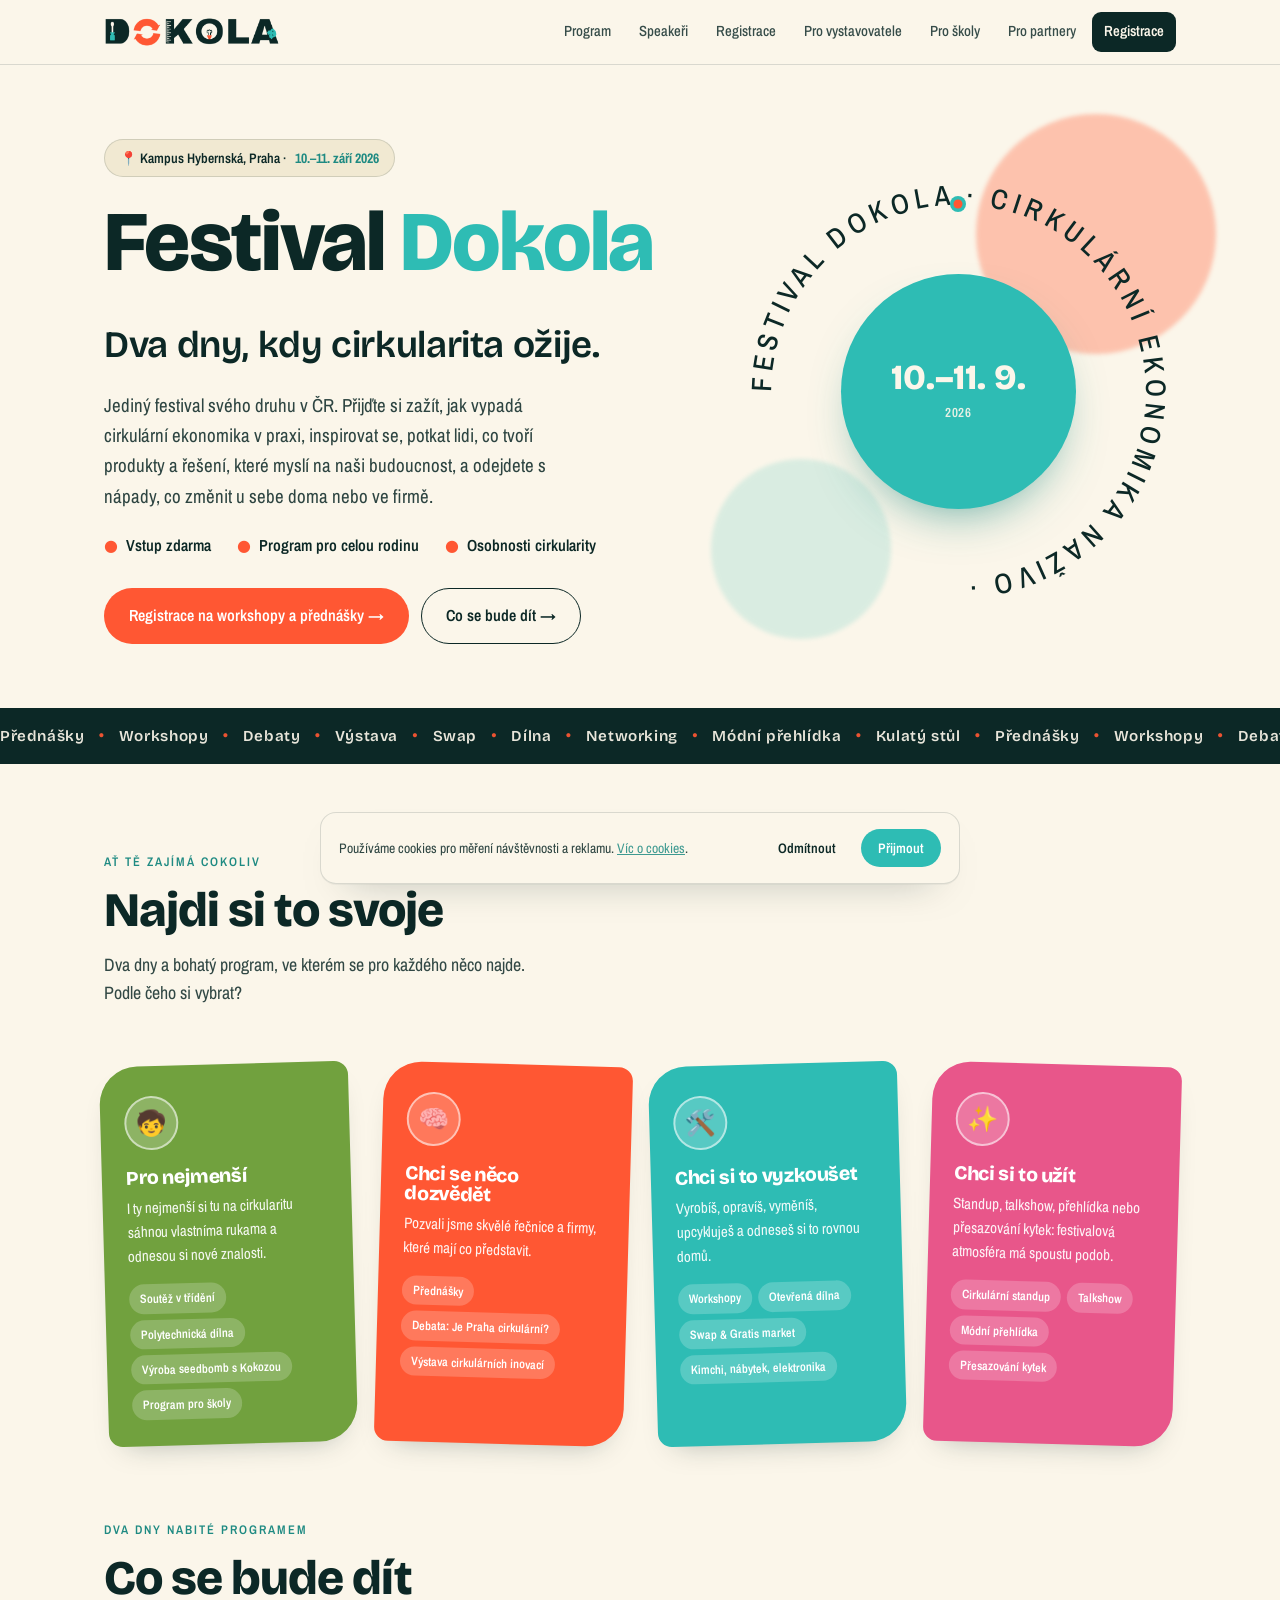
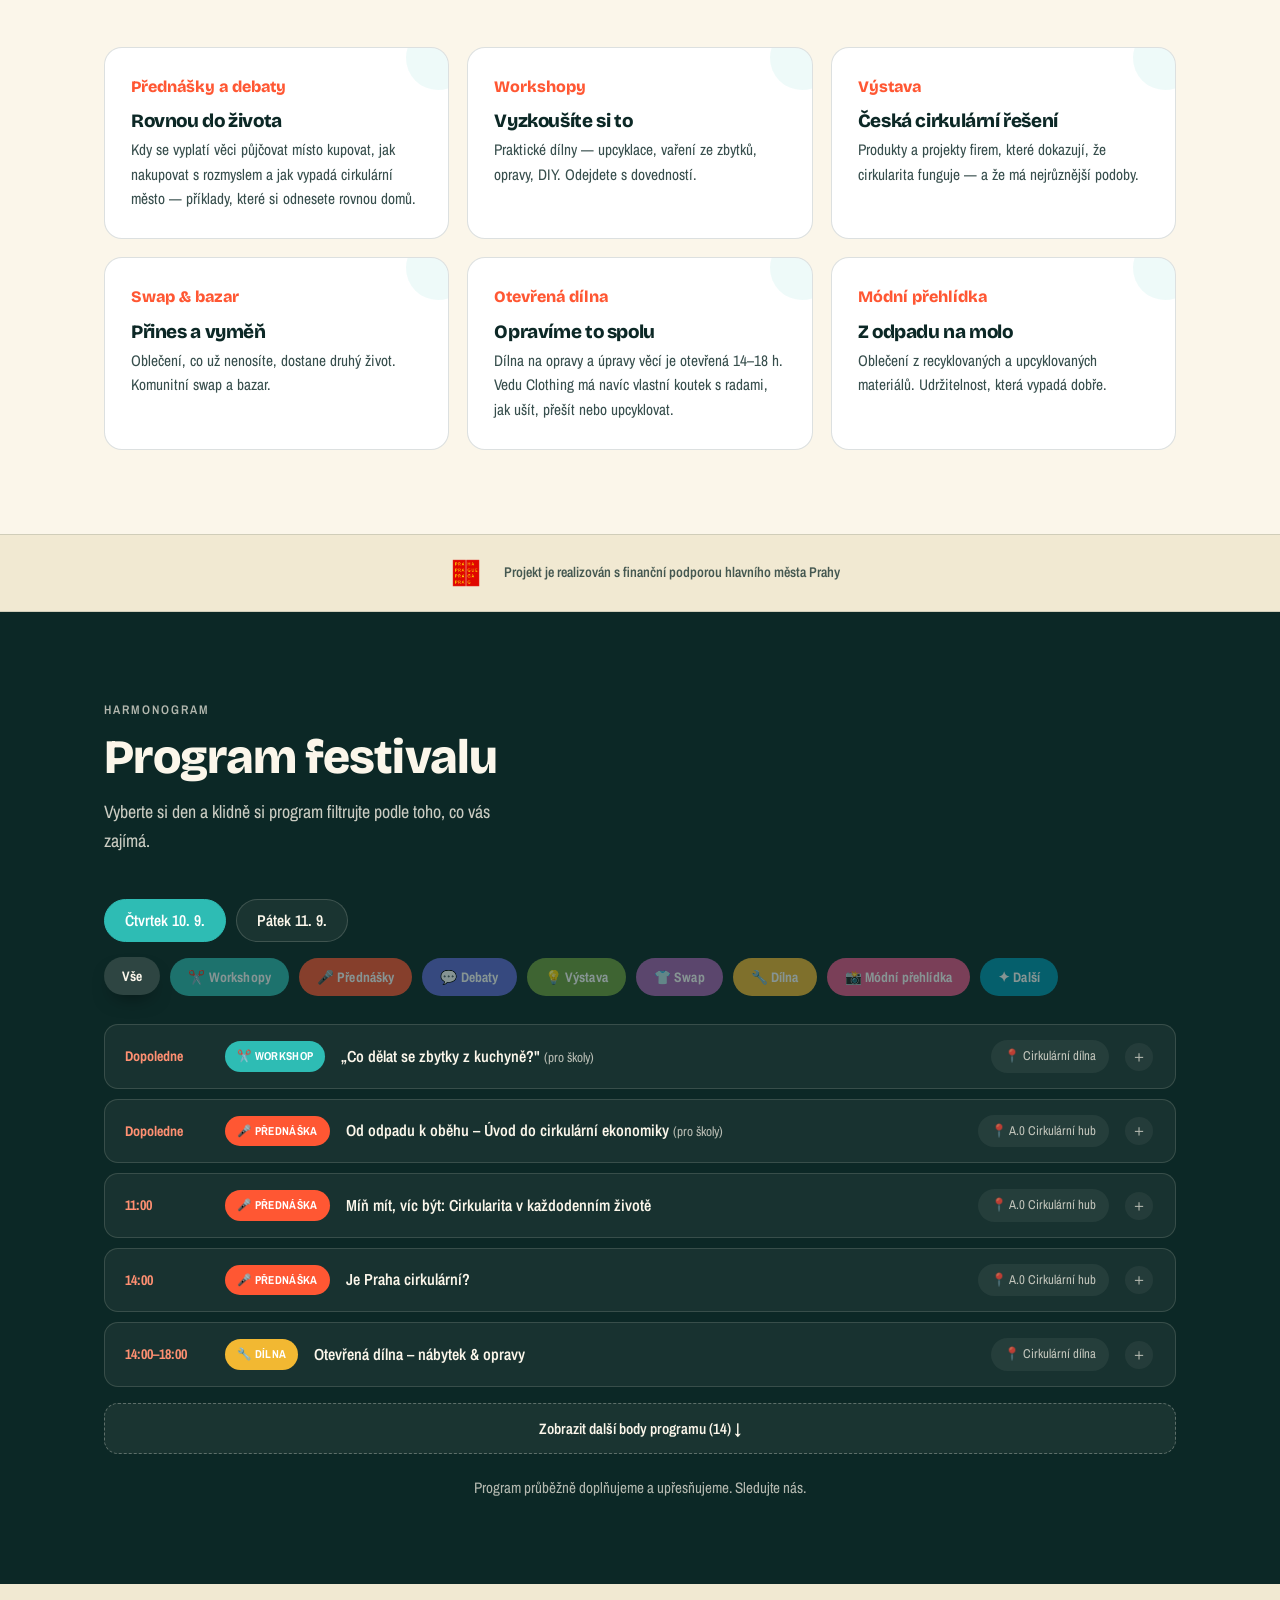
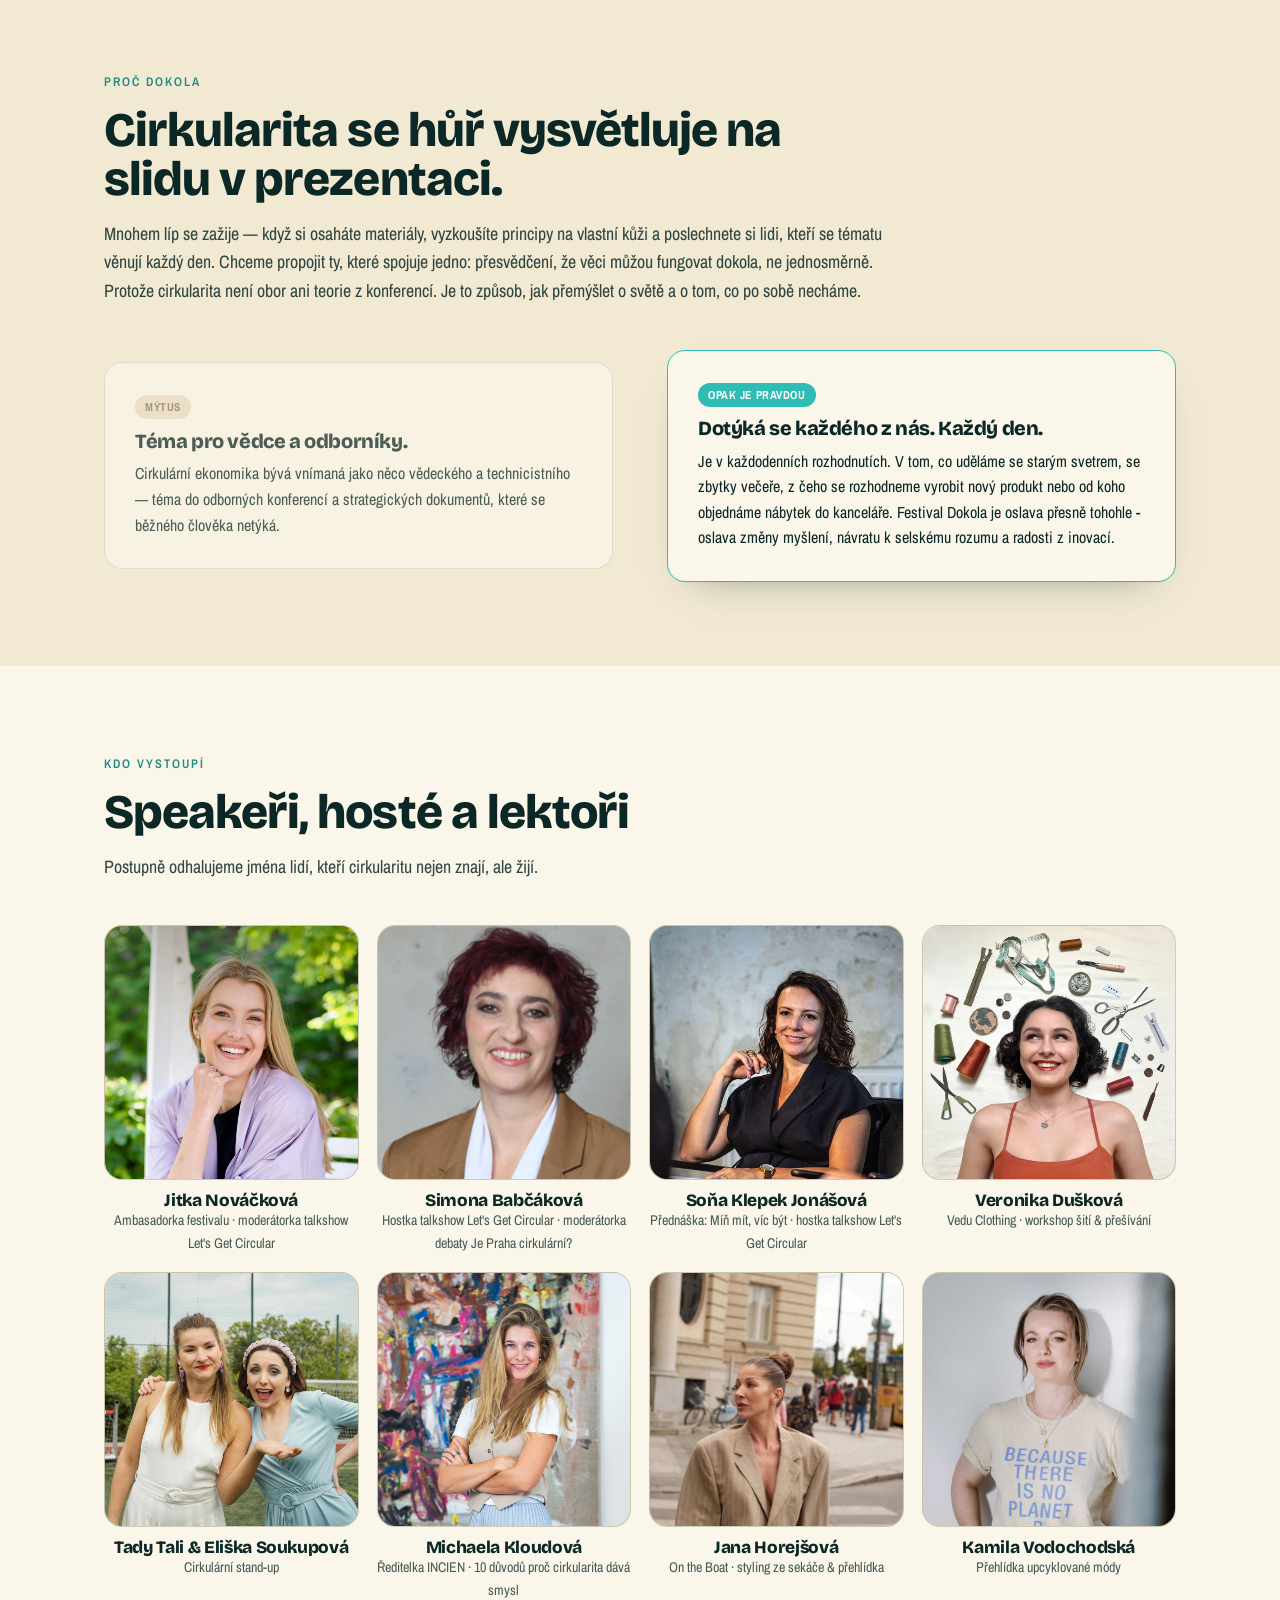
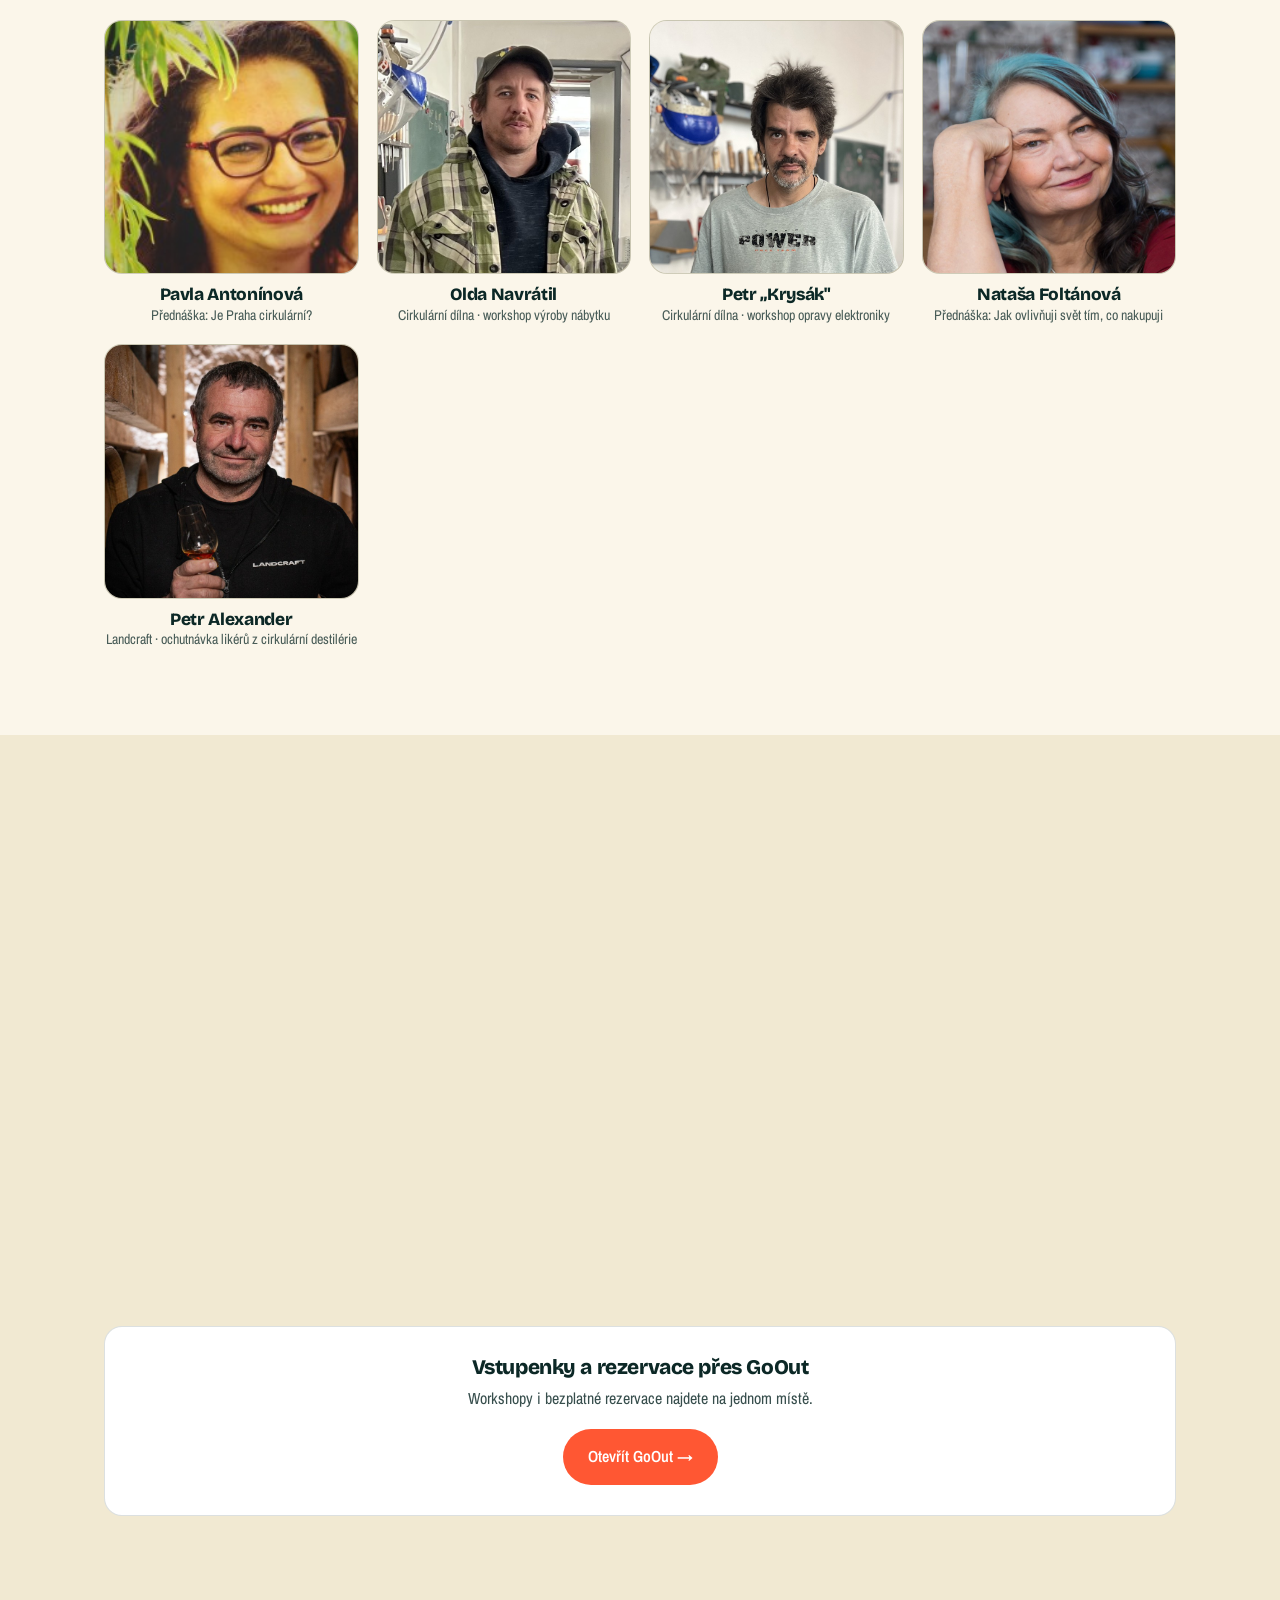
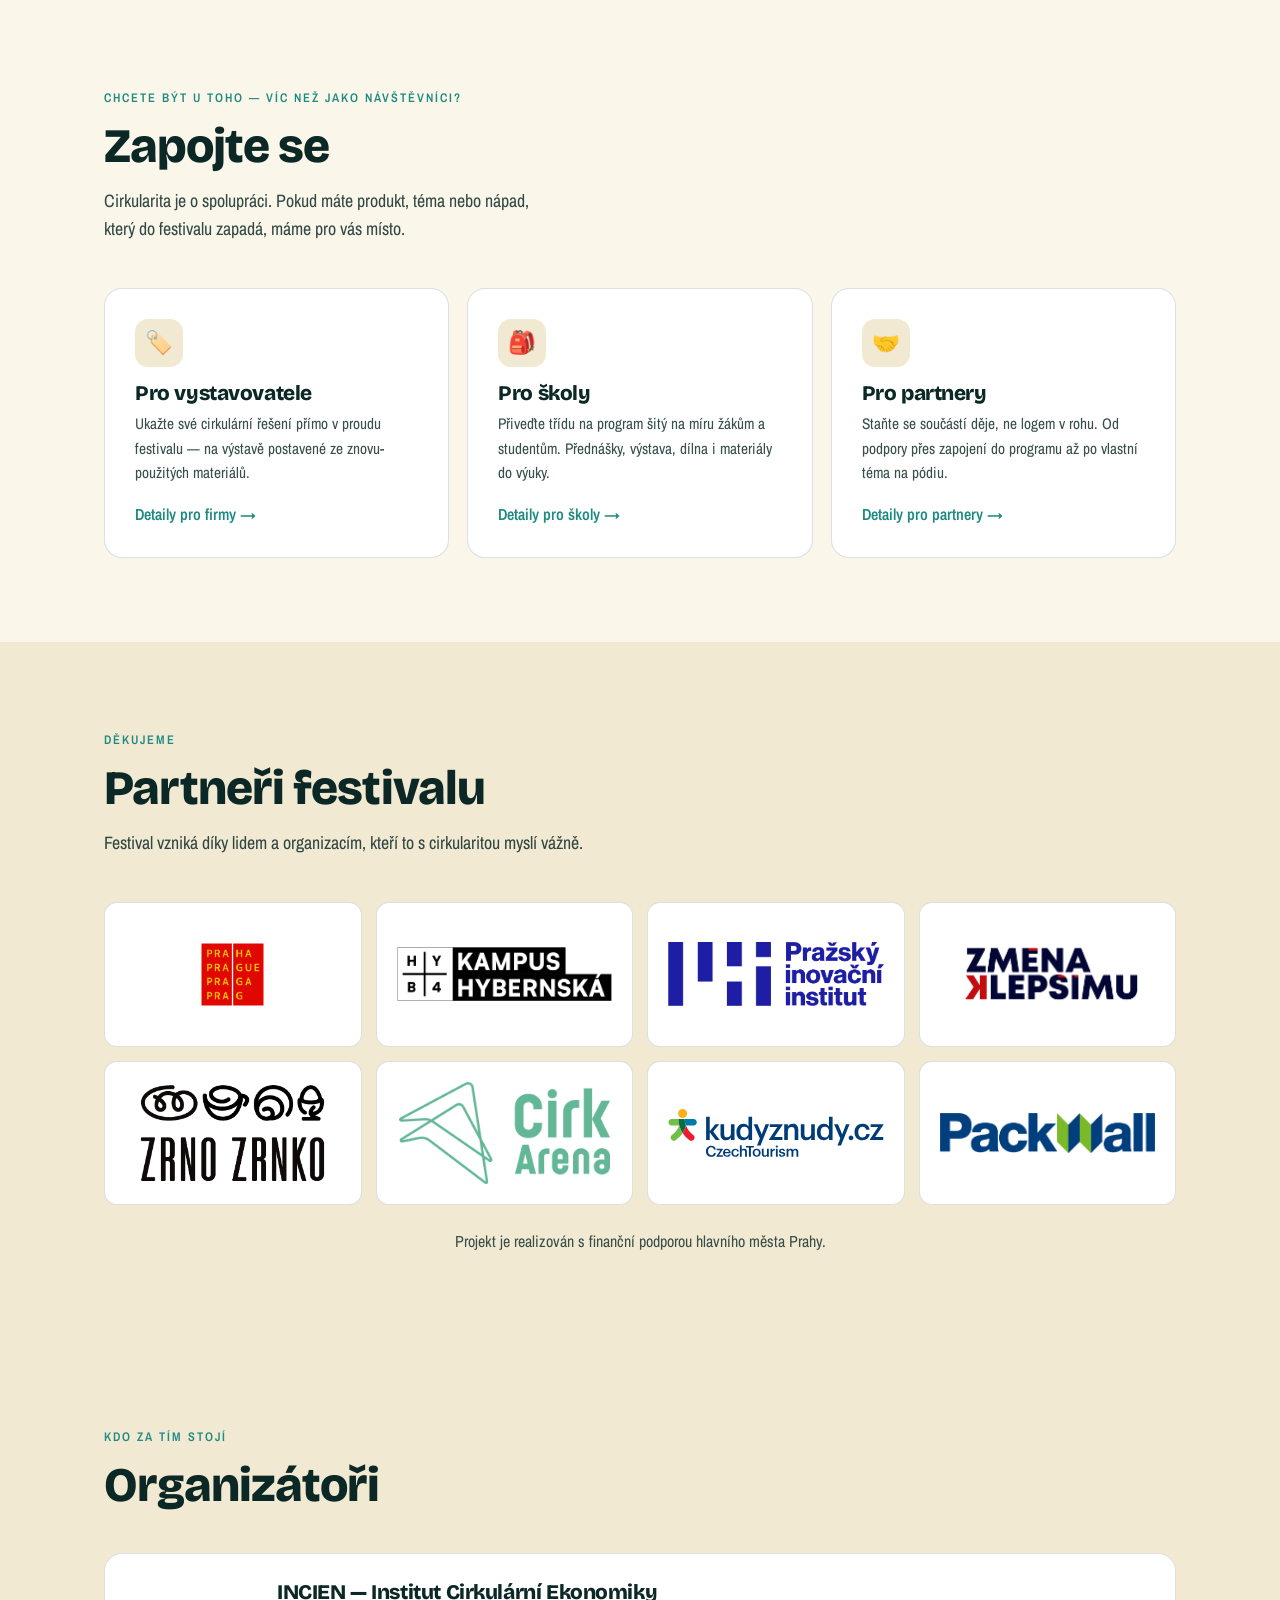
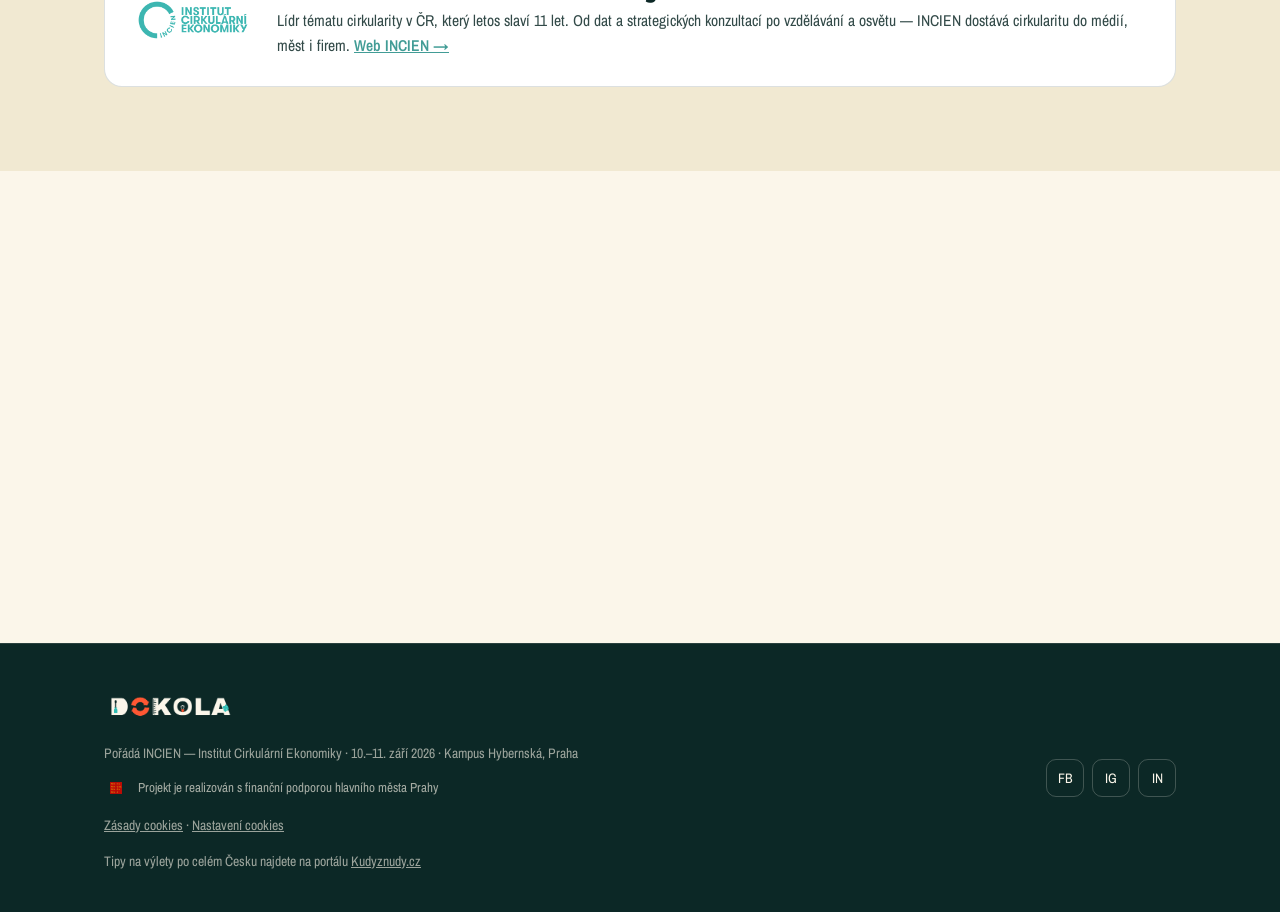
==== index.html @ 3d5c8c2e "Move Landcraft tasting to Friday and add Packwall partner logo Co-Authored-By: Claude Sonnet 5 <nore" ====
<!DOCTYPE html>
<html lang="cs">
<head>
<meta charset="UTF-8">
<meta name="viewport" content="width=device-width, initial-scale=1.0">
<title>Festival Dokola 2026 — Cirkulární ekonomika v praxi</title>
<meta name="description" content="10.–11. září 2026 | Kampus Hybernská, Praha. Jediný festival svého druhu v ČR. Dva dny věnované cirkularitě, udržitelnosti a českým inovacím.">
<meta property="og:title" content="Festival Dokola 2026">
<meta property="og:description" content="10.–11. září 2026 | Kampus Hybernská, Praha. Cirkulární ekonomika konečně mezi lidi.">
<meta property="og:type" content="website">
<meta property="og:url" content="https://festivaldokola.cz/">
<meta property="og:image" content="https://festivaldokola.cz/img/brand/og-image.jpg">
<meta name="twitter:card" content="summary_large_image">
<link rel="icon" type="image/png" href="img/brand/favicon.png">
<link rel="icon" type="image/png" sizes="512x512" href="img/brand/favicon-512.png">
<link rel="apple-touch-icon" href="img/brand/apple-touch-icon.png">
<link rel="preconnect" href="https://fonts.googleapis.com">
<link rel="preconnect" href="https://fonts.gstatic.com" crossorigin>
<link href="https://fonts.googleapis.com/css2?family=Bricolage+Grotesque:opsz,wght@12..96,400;12..96,600;12..96,800&family=Archivo+Narrow:wght@400;500;600;700&display=swap" rel="stylesheet">
<link rel="stylesheet" href="shared.css">
</head>
<body>

<!-- NAV -->
<header class="nav">
  <div class="wrap nav-inner">
    <a href="index.html" class="brand"><img src="img/brand/dokola-logo-nav.png" alt="Festival Dokola"></a>
    <button class="burger" aria-label="Menu" id="burger"><span></span><span></span><span></span></button>
    <nav class="nav-links" id="navlinks">
      <a href="#program">Program</a>
      <a href="#speakeri">Speakeři</a>
      <a href="#vstupenky">Registrace</a>
      <a href="pro-vystavovatele.html">Pro vystavovatele</a>
      <a href="pro-skoly.html">Pro školy</a>
      <a href="pro-partnery.html">Pro partnery</a>
      <a href="https://goout.net/cs/festival-dokola-dva-dny-kdy-cirkularita-ozije/szgrvly/" target="_blank" rel="noopener" class="cta">Registrace</a>
    </nav>
  </div>
</header>

<!-- HERO -->
<section class="hero">
  <div class="wrap hero-grid">
    <div>
      <div class="kicker">📍 Kampus Hybernská, Praha · <b>10.–11. září 2026</b></div>
      <h1>Festival <span class="turn">Dokola</span><br><span class="sub">Dva dny, kdy cirkularita ožije.</span></h1>
      <p class="lead">Jediný festival svého druhu v ČR. Přijďte si zažít, jak vypadá cirkulární ekonomika v praxi, inspirovat se, potkat lidi, co tvoří produkty a řešení, které myslí na naši budoucnost, a odejdete s nápady, co změnit u sebe doma nebo ve firmě.</p>
      <div class="meta-row">
        <span><span class="ic">●</span> Vstup zdarma</span>
        <span><span class="ic">●</span> Program pro celou rodinu</span>
        <span><span class="ic">●</span> Osobnosti cirkularity</span>
      </div>
      <div class="btns">
        <a href="https://goout.net/cs/festival-dokola-dva-dny-kdy-cirkularita-ozije/szgrvly/" target="_blank" rel="noopener" class="btn btn-primary">Registrace na workshopy a přednášky →</a>
        <a href="#program" class="btn btn-ghost">Co se bude dít →</a>
      </div>
    </div>
    <div class="ring-stage">
      <span class="blob o"></span><span class="blob t"></span>
      <div class="ring" aria-hidden="true">
        <svg viewBox="0 0 200 200">
          <defs><path id="circ" d="M100,100 m-86,0 a86,86 0 1,1 172,0 a86,86 0 1,1 -172,0"/></defs>
          <text font-family="Archivo Narrow" font-weight="500" font-size="13" letter-spacing="2.5" fill="var(--ink)">
            <textPath href="#circ" startOffset="0">FESTIVAL DOKOLA · CIRKULÁRNÍ EKONOMIKA NAŽIVO · </textPath>
          </text>
        </svg>
      </div>
      <div class="ring-orbit ring-orbit--a" aria-hidden="true"><span class="ring-dot ring-dot--teal"></span></div>
      <div class="ring-orbit ring-orbit--b" aria-hidden="true"><span class="ring-dot ring-dot--orange"></span></div>
      <div class="ring-core">
        <span class="big">10.–11. 9.</span>
        <small>2026</small>
      </div>
    </div>
  </div>
</section>

<!-- TAG STRIP -->
<div class="tagstrip" aria-hidden="true">
  <div class="scroller">
    <b>Přednášky</b><b>Workshopy</b><b>Debaty</b><b>Výstava</b><b>Swap</b><b>Dílna</b><b>Networking</b><b>Módní přehlídka</b><b>Kulatý stůl</b>
    <b>Přednášky</b><b>Workshopy</b><b>Debaty</b><b>Výstava</b><b>Swap</b><b>Dílna</b><b>Networking</b><b>Módní přehlídka</b><b>Kulatý stůl</b>
  </div>
</div>

<!-- NAJDI SI TO SVOJE -->
<section class="who">
  <div class="wrap">
    <div class="sec-head reveal">
      <span class="eyebrow">Ať tě zajímá cokoliv</span>
      <h2>Najdi si to svoje</h2>
      <p>Dva dny a bohatý program, ve kterém se pro každého něco najde. Podle čeho si vybrat?</p>
    </div>
    <div class="who-grid">

      <div class="who-card c-kids reveal">
        <div class="who-icon">🧒</div>
        <h3>Pro nejmenší</h3>
        <p class="desc">I ty nejmenší si tu na cirkularitu sáhnou vlastníma rukama a odnesou si nové znalosti.</p>
        <div class="who-tags">
          <span>Soutěž v třídění</span>
          <span>Polytechnická dílna</span>
          <span>Výroba seedbomb s Kokozou</span>
          <span>Program pro školy</span>
        </div>
      </div>

      <div class="who-card c-learn reveal">
        <div class="who-icon">🧠</div>
        <h3>Chci se něco dozvědět</h3>
        <p class="desc">Pozvali jsme skvělé řečnice a firmy, které mají co představit.</p>
        <div class="who-tags">
          <span>Přednášky</span>
          <span>Debata: Je Praha cirkulární?</span>
          <span>Výstava cirkulárních inovací</span>
        </div>
      </div>

      <div class="who-card c-make reveal">
        <div class="who-icon">🛠️</div>
        <h3>Chci si to vyzkoušet</h3>
        <p class="desc">Vyrobíš, opravíš, vyměníš, upcykluješ a odneseš si to rovnou domů.</p>
        <div class="who-tags">
          <span>Workshopy</span>
          <span>Otevřená dílna</span>
          <span>Swap & Gratis market</span>
          <span>Kimchi, nábytek, elektronika</span>
        </div>
      </div>

      <div class="who-card c-vibe reveal">
        <div class="who-icon">✨</div>
        <h3>Chci si to užít</h3>
        <p class="desc">Standup, talkshow, přehlídka nebo přesazování kytek: festivalová atmosféra má spoustu podob.</p>
        <div class="who-tags">
          <span>Cirkulární standup</span>
          <span>Talkshow</span>
          <span>Módní přehlídka</span>
          <span>Přesazování kytek</span>
        </div>
      </div>

    </div>
    <div class="who-dots" aria-hidden="true"><span class="active"></span><span></span><span></span><span></span></div>
  </div>
</section>

<!-- CO SE BUDE DÍT -->
<section id="co-se-bude-dit">
  <div class="wrap">
    <div class="sec-head reveal">
      <span class="eyebrow">Dva dny nabité programem</span>
      <h2>Co se bude dít</h2>
    </div>
    <div class="grid-acts">
      <div class="act reveal"><span class="corner"></span><div class="n">Přednášky a debaty</div><h3>Rovnou do života</h3><p>Kdy se vyplatí věci půjčovat místo kupovat, jak nakupovat s rozmyslem a jak vypadá cirkulární město — příklady, které si odnesete rovnou domů.</p></div>
      <div class="act reveal"><span class="corner"></span><div class="n">Workshopy</div><h3>Vyzkoušíte si to</h3><p>Praktické dílny — upcyklace, vaření ze zbytků, opravy, DIY. Odejdete s dovedností.</p></div>
      <div class="act reveal"><span class="corner"></span><div class="n">Výstava</div><h3>Česká cirkulární řešení</h3><p>Produkty a projekty firem, které dokazují, že cirkularita funguje — a že má nejrůznější podoby.</p></div>
      <div class="act reveal"><span class="corner"></span><div class="n">Swap &amp; bazar</div><h3>Přines a vyměň</h3><p>Oblečení, co už nenosíte, dostane druhý život. Komunitní swap a bazar.</p></div>
      <div class="act reveal"><span class="corner"></span><div class="n">Otevřená dílna</div><h3>Opravíme to spolu</h3><p>Dílna na opravy a úpravy věcí je otevřená 14–18 h. Vedu Clothing má navíc vlastní koutek s radami, jak ušít, přešít nebo upcyklovat.</p></div>
      <div class="act reveal"><span class="corner"></span><div class="n">Módní přehlídka</div><h3>Z odpadu na molo</h3><p>Oblečení z recyklovaných a upcyklovaných materiálů. Udržitelnost, která vypadá dobře.</p></div>
    </div>
  </div>
</section>

<!-- SUPPORT STRIP -->
<div class="support-strip">
  <div class="wrap">
    <img src="img/partners/praha.png" alt="Hlavní město Praha">
    <span>Projekt je realizován s finanční podporou hlavního města Prahy</span>
  </div>
</div>

<!-- PROGRAM -->
<section id="program" class="program">
  <div class="wrap">
    <div class="sec-head reveal">
      <span class="eyebrow">Harmonogram</span>
      <h2>Program festivalu</h2>
      <p style="opacity:.8">Vyberte si den a klidně si program filtrujte podle toho, co vás zajímá.</p>
    </div>

    <div class="prog-tabs" role="tablist" aria-label="Den festivalu">
      <button class="pt active" data-day="ct" type="button">Čtvrtek 10. 9.</button>
      <button class="pt" data-day="pa" type="button">Pátek 11. 9.</button>
    </div>

    <div class="prog-filters" role="group" aria-label="Filtrovat program podle typu">
      <button class="pf active" data-cat="all" type="button">Vše</button>
      <button class="pf cat-workshop" data-cat="workshop" type="button">✂️ Workshopy</button>
      <button class="pf cat-prednaska" data-cat="prednaska" type="button">🎤 Přednášky</button>
      <button class="pf cat-debata" data-cat="debata" type="button">💬 Debaty</button>
      <button class="pf cat-vystava" data-cat="vystava" type="button">💡 Výstava</button>
      <button class="pf cat-swap" data-cat="swap" type="button">👕 Swap</button>
      <button class="pf cat-dilna" data-cat="dilna" type="button">🔧 Dílna</button>
      <button class="pf cat-moda" data-cat="moda" type="button">📸 Módní přehlídka</button>
      <button class="pf cat-dalsi" data-cat="dalsi" type="button">✦ Další</button>
    </div>

    <div class="prog-day" data-day="ct">
      <details class="prog-item" data-cat="workshop">
        <summary><span class="pi-time">Dopoledne</span><span class="pi-cat cat-workshop">✂️ Workshop</span><span class="pi-title">„Co dělat se zbytky z kuchyně?" <small>(pro školy)</small></span><span class="pi-place">📍 Cirkulární dílna</span><span class="pi-arrow">＋</span></summary>
        <div class="pi-body">
          <p>Co se stane s kávovou sedlinou, když ji nevyhodíme? Kokoza žákům v krátké přednášce a navazujícím workshopu ukáže, jak funguje kompostování a jak se z „odpadu" znovu stává živá půda. Na to naváže ReKáva a předvede, jak se z použité kávové sedliny dá vypěstovat vlastní houby — žáci si vyzkouší výrobu houbária na místě a odnesou si domů nejen nové znalosti, ale i večeři :)</p>
          <p style="opacity:.7;font-size:.85rem">Turnusy: 9:00 · 10:45 · 11:30</p>
          <p><b>Kdo:</b> ReKáva + Kokoza</p>
          <a href="pro-skoly.html" class="btn btn-primary btn-sm">Registrace →</a>
        </div>
      </details>
      <details class="prog-item" data-cat="prednaska">
        <summary><span class="pi-time">Dopoledne</span><span class="pi-cat cat-prednaska">🎤 Přednáška</span><span class="pi-title">Od odpadu k oběhu – Úvod do cirkulární ekonomiky <small>(pro školy)</small></span><span class="pi-place">📍 A.0 Cirkulární hub</span><span class="pi-arrow">＋</span></summary>
        <div class="pi-body">
          <p>Co se vlastně stane s věcí, když skončí v koši? A musí to tak vždycky být? Přednáška INCIEN provede žáky a studenty základními principy cirkulární ekonomiky — srozumitelně, prakticky a na příkladech, které znají ze svého okolí. Ukážeme, jak fungují odpady, recyklace a redesign výrobků v reálném světě, a proč to není jen věc „ekologů", ale i byznysu a měst, ve kterých žijeme.</p>
          <p style="opacity:.7;font-size:.85rem">Kapacita je omezená.</p>
          <p><b>Kdo:</b> INCIEN</p>
          <a href="pro-skoly.html" class="btn btn-primary btn-sm">Registrace →</a>
        </div>
      </details>
      <details class="prog-item" data-cat="prednaska">
        <summary><span class="pi-time">11:00</span><span class="pi-cat cat-prednaska">🎤 Přednáška</span><span class="pi-title">Míň mít, víc být: Cirkularita v každodenním životě</span><span class="pi-place">📍 A.0 Cirkulární hub</span><span class="pi-arrow">＋</span></summary>
        <div class="pi-body">
          <p>Co kdyby cirkulární ekonomika nebyla jen velké téma pro firmy, strategie a odpadové hospodářství, ale praktický návod pro každodenní život? Soňa Klepek Jonášová představí principy cirkularity lidsky, srozumitelně a na příkladech, které známe všichni: kdy se vyplatí věci pronajímat místo vlastnit, proč second hand nemusí být kompromis, ale chytrá první volba, jak prodloužit život věcem, které už máme, a kde zbytečně platíme za pohodlí jednorázovosti.</p>
          <p style="opacity:.7;font-size:.85rem">Cena: zdarma · Kapacita: 60</p>
          <p><b>Řečnice:</b> Soňa Klepek Jonášová — zakladatelka INCIEN a jedna z výrazných českých osobností v oblasti cirkulární ekonomiky a udržitelnosti. V INCIEN se zaměřuje na advokacii cirkulární ekonomiky, mimo jiné na projektu Partnerství PRO výstavbu bytových domů z nízkoemisních materiálů. Působí také ve výboru udržitelnosti Škoda Auto a ve správní radě Změna k lepšímu.</p>
          <a href="https://goout.net/cs/min-mit-vic-byt-cirkularita-v-kazdodennim-zivote/szorvly/" target="_blank" rel="noopener" class="btn btn-primary btn-sm">Registrovat se zdarma →</a>
        </div>
      </details>
      <details class="prog-item" data-cat="prednaska">
        <summary><span class="pi-time">14:00</span><span class="pi-cat cat-prednaska">🎤 Přednáška</span><span class="pi-title">Je Praha cirkulární?</span><span class="pi-place">📍 A.0 Cirkulární hub</span><span class="pi-arrow">＋</span></summary>
        <div class="pi-body">
          <p>Praha si dala slib: dostat bioodpad z černých popelnic, rozšířit síť REUSE center, „železné neděle" nebo veřejné zakázky, kdy instituce nekupují jen to nejlevnější. Kolik z toho se zatím skutečně dostalo ze strategie do ulic a kde to zatím drhne? Pavla Antonínová, koordinátorka pro cirkulární ekonomiku HMP, vás provede tím, co v Praze reálně funguje, co se teprve rozjíždí a kde je největší prostor pro posun. Přednášku uzavře diskuze s publikem.</p>
          <p style="opacity:.7;font-size:.85rem">Cena: zdarma · Kapacita: 60</p>
          <p><b>Řečnice:</b> Pavla Antonínová (MHMP) — na Magistrátu hlavního města Prahy se věnuje odpadovému hospodářství a cirkulární ekonomice přes deset let. Stojí za přípravou a koordinací kroků Strategie hl. m. Prahy pro přechod na cirkulární ekonomiku (Cirkulární Praha 2030).</p>
          <a href="https://goout.net/cs/je-praha-cirkularni/szprvly/" target="_blank" rel="noopener" class="btn btn-primary btn-sm">Registrovat se zdarma →</a>
        </div>
      </details>
      <details class="prog-item" data-cat="dilna">
        <summary><span class="pi-time">14:00–18:00</span><span class="pi-cat cat-dilna">🔧 Dílna</span><span class="pi-title">Otevřená dílna – nábytek &amp; opravy</span><span class="pi-place">📍 Cirkulární dílna</span><span class="pi-arrow">＋</span></summary>
        <div class="pi-body">
          <p>Máš doma rozviklanou židli, starý stůl nebo skříňku, která by ještě vydržela, kdyby dostala trochu péče? Přines to s sebou do Cirkulární dílny Kampusu Hybernská. Nářadí i konzultace máš k dispozici celé odpoledne — stačí přijít, kdykoliv se ti to hodí, a nechat si poradit, jak na to.</p>
          <p style="opacity:.75;font-size:.9rem">Volně přístupné a zdarma, ale doporučujeme rezervaci.</p>
          <a href="https://goout.net/cs/festival-dokola-dva-dny-kdy-cirkularita-ozije/szgrvly/" target="_blank" rel="noopener" class="btn btn-primary btn-sm">Registrace →</a>
        </div>
      </details>
      <details class="prog-item" data-cat="debata">
        <summary><span class="pi-time">15:00</span><span class="pi-cat cat-debata">💬 Debata</span><span class="pi-title">Je Praha cirkulární? – diskuze</span><span class="pi-place">📍 C.0 Čítárna</span><span class="pi-arrow">＋</span></summary>
        <div class="pi-body">
          <p>Diskuze navazuje na přednášku Pavly Antonínové a otevírá ji všem — jak Prahu jako cirkulární město vnímáte vy? Co se vám na tom, co město dělá, líbí, a co vám naopak chybí?</p>
          <p><b>Kdo:</b> Simona Babčáková (moderátorka), Zuzana Drhová (Pražský inovační institut), Pavla Antonínová (MHMP), Broňa Sitár Baboráková (zastupitelka MČ Praha 1, předsedkyně Výboru proti vylidňování centra a pro podporu komunitního života)</p>
        </div>
      </details>
      <details class="prog-item" data-cat="workshop">
        <summary><span class="pi-time">15:00–17:00</span><span class="pi-cat cat-workshop">✂️ Workshop</span><span class="pi-title">Upcykluj a vyrob si kousek nábytku <small>(300 Kč)</small></span><span class="pi-place">📍 Cirkulární dílna</span><span class="pi-arrow">＋</span></summary>
        <div class="pi-body">
          <p>Prkénko, věšák, nebo rovnou truhlík na balkonové kytky — vyber si, co chceš vyrobit, a Olda z Cirkulární dílny tě naučí základy práce se dřevem. Nepracujeme s novým materiálem, ale se zbytky a odřezky, které by jinak skončily jako odpad. Žádné předchozí zkušenosti nejsou potřeba, jen chuť něco si postavit vlastníma rukama.</p>
          <p style="opacity:.7;font-size:.85rem">Cena: 300 Kč · Kapacita: 10</p>
          <p><b>Lektor:</b> Olda Navrátil (Cirkulární dílna) — Cirkulární dílna propojuje učení, komunitu, tvoření a cirkulární ekonomiku. Právě tady vznikla během rekonstrukce velká část nábytku, kterým je Kampus Hybernská vybaven.</p>
          <a href="https://goout.net/cs/upcykluj-a-vyrob-si-kousek-nabytku-workshop-v-cirkularni-dilne-s-oldou/szhrvly/" target="_blank" rel="noopener" class="btn btn-primary btn-sm">Registrace →</a>
        </div>
      </details>
      <details class="prog-item" data-cat="prednaska">
        <summary><span class="pi-time">16:00</span><span class="pi-cat cat-prednaska">🎤 Přednáška</span><span class="pi-title">„Peníze jako volební lístek" — jak ovlivňuji svět tím, co nakupuji</span><span class="pi-place">📍 A.0 Cirkulární hub</span><span class="pi-arrow">＋</span></summary>
        <div class="pi-body">
          <p>Každý nákup je vlastně hlas. Rozhoduješ, jaké firmy, jaké postupy a jaký svět chceš svými penězi podpořit. Nataša Foltánová ukáže, jak funguje síla spotřebitelské volby v praxi a jak i malá každodenní rozhodnutí dokážou v součtu měnit trh. Žádné moralizování — jen konkrétní návod, jak nakupovat s rozmyslem.</p>
          <p style="opacity:.7;font-size:.85rem">Cena: zdarma · Kapacita: 60</p>
          <p><b>Řečnice:</b> Nataša Foltánová (zakladatelka značky Natasha, Tierra Verde) — ekologické drogerii se věnuje skoro 20 let. V roce 2008 založila firmu Tierra Verde a značku YELLOW &amp; BLUE, dnes pod vlastním jménem vede značku Natasha.</p>
          <a href="https://goout.net/cs/penize-jako-volebni-listek-jak-ovlivnuji-svet-tim-co-nakupuji/szyrvly/" target="_blank" rel="noopener" class="btn btn-primary btn-sm">Registrovat se zdarma →</a>
        </div>
      </details>
      <details class="prog-item" data-cat="dilna">
        <summary><span class="pi-time">15:30–17:00</span><span class="pi-cat cat-dilna">🔧 Dílna</span><span class="pi-title">Otevřená dílna s Vedu Clothing</span><span class="pi-place">📍 D.1 Ateliér</span><span class="pi-arrow">＋</span></summary>
        <div class="pi-body">
          <p>Před workshopem: přines si oblečení, které potřebuje opravit nebo upravit, a Vedu mu dá druhý život přímo na místě — bez objednání a bez registrace.</p>
          <p style="opacity:.75;font-size:.9rem">Volně přístupné a zdarma.</p>
        </div>
      </details>
      <details class="prog-item" data-cat="workshop">
        <summary><span class="pi-time">17:00</span><span class="pi-cat cat-workshop">✂️ Workshop</span><span class="pi-title">„Z manžety klíčenka" <small>(300 Kč)</small></span><span class="pi-place">📍 D.1 Ateliér</span><span class="pi-arrow">＋</span></summary>
        <div class="pi-body">
          <p>Ze starých manžet od košile vykouzlíme klíčenku s kapsičkou — a u toho tě naučím základy šití na stroji. Klíčenka je ideální na drobnosti, které chceš mít pořád po ruce: sáčky pro pejsaře, rtěnku, náplast nebo drobné mince. Nemusíš umět vůbec nic — workshop je stavěný pro úplné začátečníky, provedu tě krok za krokem celým procesem a odejdeš s vlastní, originální klíčenkou. Manžety budou k dispozici na místě.</p>
          <p style="opacity:.7;font-size:.85rem">Cena: 300 Kč · Kapacita: 12</p>
          <p><b>Lektorka:</b> Veronika Dušková (@vedu_clothing) — šití je jejím koníčkem od roku 2019, od roku 2022 ho i studuje. Svoje nadšení, tipy a triky sdílí čtvrtým rokem s tisíci lidmi na sociálních sítích.</p>
          <a href="https://goout.net/cs/z-manzety-klicenka-upcyklacni-workshop-pro-uplne-zacatecniky-s-vedu/szjrvly/" target="_blank" rel="noopener" class="btn btn-primary btn-sm">Registrace →</a>
        </div>
      </details>
      <details class="prog-item" data-cat="debata">
        <summary><span class="pi-time">17:00</span><span class="pi-cat cat-debata">💬 Debata</span><span class="pi-title">Let's Get Circular <small>(talkshow)</small></span><span class="pi-place">📍 A.0 Cirkulární hub</span><span class="pi-arrow">＋</span></summary>
        <div class="pi-body">
          <p>Třídí doma odpad, i když se nikdo nedívá? Jak vypadá jejich šatník? A jak vidí naší budoucnost? Jitka Nováčková si zve hosty do křesla, aby zjistila, jak moc (a jak upřímně) se jim cirkularita prolíná do každodenního života.</p>
          <p style="opacity:.7;font-size:.85rem">Cena: zdarma · Kapacita: 60</p>
          <p><b>Kdo:</b> Jitka Nováčková (moderátorka), Simona Babčáková, Soňa Klepek Jonášová a další</p>
          <a href="https://goout.net/cs/let-s-get-circular-talkshow-s-jitkou-novackovou/szasvly/" target="_blank" rel="noopener" class="btn btn-primary btn-sm">Registrovat se zdarma →</a>
        </div>
      </details>
      <details class="prog-item" data-cat="moda">
        <summary><span class="pi-time">19:00</span><span class="pi-cat cat-moda">📸 Móda</span><span class="pi-title">Přehlídka upcyklované módy</span><span class="pi-place">📍 A.0 Cirkulární hub</span><span class="pi-arrow">＋</span></summary>
        <div class="pi-body">
          <p><b>Kdo:</b> Jana Horejšová, Kamila Vodochodská a další</p>
          <p style="opacity:.75;font-size:.9rem">Pouze na rezervaci.</p>
          <a href="https://goout.net/cs/festival-dokola-dva-dny-kdy-cirkularita-ozije/szgrvly/" target="_blank" rel="noopener" class="btn btn-primary btn-sm">Registrace →</a>
        </div>
      </details>
      <details class="prog-item" data-cat="dalsi">
        <summary><span class="pi-time">Celý den</span><span class="pi-cat cat-dalsi">✦ Další</span><span class="pi-title">Promítání Cirkademie</span><span class="pi-place">📍 C.0 Čítárna</span><span class="pi-arrow">＋</span></summary>
        <div class="pi-body"><p style="opacity:.75;font-size:.9rem">Vzdělávací seriál o cirkulární ekonomice — pouštíme v smyčce po celý den, přijďte se kdykoliv zastavit. Čas upřesníme.</p></div>
      </details>
      <details class="prog-item" data-cat="dalsi">
        <summary><span class="pi-time">Celý den</span><span class="pi-cat cat-dalsi">✦ Další</span><span class="pi-title">Promítání minisérie Od Odpadu k pokladu</span><span class="pi-place">📍 C.0 Čítárna</span><span class="pi-arrow">＋</span></summary>
        <div class="pi-body"><p style="opacity:.75;font-size:.9rem">Krátká dokumentární minisérie o cestě odpadu zpátky do oběhu — pouštíme v smyčce po celý den, přijďte se kdykoliv zastavit. Čas upřesníme.</p></div>
      </details>
      <details class="prog-item" data-cat="vystava">
        <summary><span class="pi-time">Celý den</span><span class="pi-cat cat-vystava">💡 Výstava</span><span class="pi-title">Výstava cirkulárních řešení</span><span class="pi-place">📍 A.0 Cirkulární hub</span><span class="pi-arrow">＋</span></summary>
        <div class="pi-body">
          <p>Cirkulární řešení, na která si můžete sáhnout — postavená přímo v proudu festivalu. Uvidíte třeba houbárium na pěstování hub z použité kávové sedliny, sedátko vyrobené z ohraných tenisových míčků nebo Reencle — domácí elektrický kompostér, který zpracuje kuchyňské zbytky do 24 hodin bez zápachu. Lineup vystavovaných řešení průběžně doplňujeme.</p>
          <p style="opacity:.75;font-size:.9rem">Volně přístupné a zdarma.</p>
        </div>
      </details>
      <details class="prog-item" data-cat="swap">
        <summary><span class="pi-time">Celý den</span><span class="pi-cat cat-swap">👕 Swap</span><span class="pi-title">Swap &amp; komunitní bazar</span><span class="pi-place">📍 B.0 Garáž</span><span class="pi-arrow">＋</span></summary>
        <div class="pi-body">
          <p>Oblečení, co už nenosíte, dostane druhý život. Přineste, co doma nepotřebujete, a odneste si něco nového — bez peněz, bez registrace.</p>
          <p style="opacity:.75;font-size:.9rem">Volně přístupné a zdarma.</p>
        </div>
      </details>
      <details class="prog-item" data-cat="swap">
        <summary><span class="pi-time">14:00–17:00</span><span class="pi-cat cat-swap">👕 Swap</span><span class="pi-title">Konzultace stylingu ze sekáče</span><span class="pi-place">📍 B.0 Garáž</span><span class="pi-arrow">＋</span></summary>
        <div class="pi-body">
          <p>Přines kousky ze svého šatníku, nebo se rovnou inspiruj tím, co najdeš u swapu — Jana Horejšová z On the Boat ti poradí, jak z nich (i z bazarového regálu) poskládat outfit, který sedí právě tobě.</p>
          <p style="opacity:.75;font-size:.9rem">Volně přístupné a zdarma.</p>
          <p><b>Kdo:</b> Jana Horejšová (On the Boat)</p>
        </div>
      </details>
      <details class="prog-item" data-cat="dalsi">
        <summary><span class="pi-time">Celý den</span><span class="pi-cat cat-dalsi">✦ Další</span><span class="pi-title">„Cirkularita v truhlíku" — přesazování kytek</span><span class="pi-place">📍 Přední dvůr</span><span class="pi-arrow">＋</span></summary>
        <div class="pi-body">
          <p>Je září — ideální čas na nový začátek. Možná se právě stěhuješ, možná ti prostě všechno na balkoně nepřežilo dovolenou. :D Zastav se u stánku Kokozy ve dvoře, přivezou čerstvý kompost a společně si přesadíš nové kytky a seedbomby do truhlíku. Malý restart pro tvůj balkon nebo parapet, se kterým odejdeš rovnou domů.</p>
          <p><b>Kdo:</b> Kokoza</p>
        </div>
      </details>
      <details class="prog-item" data-cat="dalsi">
        <summary><span class="pi-time">19:00</span><span class="pi-cat cat-dalsi">✦ Další</span><span class="pi-title">Večírek INCIEN</span><span class="pi-place">📍 A.0 Cirkulární hub</span><span class="pi-arrow">＋</span></summary>
        <div class="pi-body">
          <p>Slavnostní večer pro zvané hosty, partnery a přátele — reflexe 11 let cirkularity v Česku.</p>
          <p style="opacity:.75;font-size:.9rem">Pokud vám pozvánka nedorazila, a rádi byste na večírek dorazili, ozvěte se nám na <a href="mailto:karolina.kocendova@incien.org">karolina.kocendova@incien.org</a>.</p>
        </div>
      </details>
      <button class="prog-more" type="button">Zobrazit další body programu ↓</button>
    </div>

    <div class="prog-day" data-day="pa" hidden>
      <details class="prog-item" data-cat="workshop">
        <summary><span class="pi-time">Dopoledne</span><span class="pi-cat cat-workshop">✂️ Workshop</span><span class="pi-title">„Co dělat se zbytky z kuchyně?" <small>(pro školy)</small></span><span class="pi-place">📍 Cirkulární dílna</span><span class="pi-arrow">＋</span></summary>
        <div class="pi-body">
          <p>Co se stane s kávovou sedlinou, když ji nevyhodíme? Kokoza žákům v krátké přednášce a navazujícím workshopu ukáže, jak funguje kompostování a jak se z „odpadu" znovu stává živá půda. Na to naváže ReKáva a předvede, jak se z použité kávové sedliny dá vypěstovat vlastní houby — žáci si vyzkouší výrobu houbária na místě a odnesou si domů nejen nové znalosti, ale i večeři :)</p>
          <p style="opacity:.7;font-size:.85rem">Turnusy: 9:00 · 10:45 · 11:30</p>
          <p><b>Kdo:</b> ReKáva + Kokoza</p>
          <a href="pro-skoly.html" class="btn btn-primary btn-sm">Registrace →</a>
        </div>
      </details>
      <details class="prog-item" data-cat="debata">
        <summary><span class="pi-time">9:30</span><span class="pi-cat cat-debata">💬 Debata</span><span class="pi-title">Kulatý stůl: Cirkularita ve veřejných zakázkách</span><span class="pi-place">📍 A.2 Zasedačka</span><span class="pi-arrow">＋</span></summary>
        <div class="pi-body">
          <p><b>Od jednoho příkladu k běžné praxi:</b> jak dostat cirkularitu do veřejných zakázek ve stavebnictví napříč Prahou? Na příkladu rekonstrukce Pragerových kostek — první cirkulární rekonstrukce realizované veřejným zadavatelem v Praze — se ptáme, co brání tomu, aby se z výjimky stalo pravidlo. Řeč bude o materiálovém katastru Prahy, metodice odpovědného zadávání i blížící se povinnosti cirkulárních kritérií ve veřejných zakázkách.</p>
          <p><b>Facilitace:</b> Soňa Klepek Jonášová</p>
          <p><b>Kdo:</b> INCIEN, Pražský inovační institut (PII)</p>
          <p style="opacity:.75;font-size:.9rem">Uzavřená akce, jen na pozvánky.</p>
        </div>
      </details>
      <details class="prog-item" data-cat="prednaska">
        <summary><span class="pi-time">Dopoledne</span><span class="pi-cat cat-prednaska">🎤 Přednáška</span><span class="pi-title">Od odpadu k oběhu – Úvod do cirkulární ekonomiky <small>(pro školy)</small></span><span class="pi-place">📍 A.0 Cirkulární hub</span><span class="pi-arrow">＋</span></summary>
        <div class="pi-body">
          <p>Co se vlastně stane s věcí, když skončí v koši? A musí to tak vždycky být? Přednáška INCIEN provede žáky a studenty základními principy cirkulární ekonomiky — srozumitelně, prakticky a na příkladech, které znají ze svého okolí. Ukážeme, jak fungují odpady, recyklace a redesign výrobků v reálném světě, a proč to není jen věc „ekologů", ale i byznysu a měst, ve kterých žijeme.</p>
          <p style="opacity:.7;font-size:.85rem">Kapacita je omezená.</p>
          <p><b>Kdo:</b> INCIEN</p>
          <a href="pro-skoly.html" class="btn btn-primary btn-sm">Registrace →</a>
        </div>
      </details>
      <details class="prog-item" data-cat="prednaska">
        <summary><span class="pi-time">11:00</span><span class="pi-cat cat-prednaska">🎤 Přednáška</span><span class="pi-title">10 důvodů proč cirkularita dává smysl</span><span class="pi-place">📍 A.0 Cirkulární hub</span><span class="pi-arrow">＋</span></summary>
        <div class="pi-body">
          <p>Průměrná čtyřčlenná rodina v Česku ročně vyhodí jídlo za víc než 14 000 Kč. Uživatelé Vinted loni ušetřili 21,6 miliardy eur tím, že nekupovali nové kousky oblečení. A cirkulární ekonomika by v Česku mohla vytvořit až 150 tisíc nových pracovních míst. Michaela Kloudová vybrala deset důvodů, po kterých se možná na svůj nákup, práci i město, ve kterém žiješ, podíváš trochu jinak.</p>
          <p style="opacity:.7;font-size:.85rem">Cena: zdarma · Kapacita: 60</p>
          <p><b>Řečnice:</b> Michaela Kloudová (ředitelka INCIEN) — vede INCIEN od roku 2024 a přináší zkušenosti z byznysu i startupového světa. Založila startup Genster, který dotáhla na roční obrat kolem milionu eur a 35členný tým. Stála také u zrodu prvního cirkulárního obchoďáku No Neke.</p>
          <a href="https://goout.net/cs/10-duvodu-proc-cirkularita-dava-smysl/szcsvly/" target="_blank" rel="noopener" class="btn btn-primary btn-sm">Registrovat se zdarma →</a>
        </div>
      </details>
      <details class="prog-item" data-cat="prednaska">
        <summary><span class="pi-time">13:00</span><span class="pi-cat cat-prednaska">🎤 Přednáška</span><span class="pi-title">Jak vypadá cirkulární obec?</span><span class="pi-place">📍 A.0 Cirkulární hub</span><span class="pi-arrow">＋</span></summary>
        <div class="pi-body">
          <p>Cirkulární ekonomika nemusí být jen pro velká města s experty a miliony v rozpočtu. Co třeba předcházení odpadu na akcích a festivalech, re-use centrum, knihovna věcí místo koupě, nebo odpadové hospodářství, které funguje o třídu líp? Cirkulární hub P-PINK (Pardubice) v rámci evropského projektu CHEERS4EU zmapoval, jak si s cirkularitou poradila menší česká města, a přijede ukázat, co z jejich zkušenosti může inspirovat i Prahu.</p>
          <p style="opacity:.7;font-size:.85rem">Cena: zdarma · Kapacita: 60</p>
          <p><b>Řečníci:</b> Cirkulární hub P-PINK (Pardubice) — vzniká pod Pardubickým podnikatelským inkubátorem (P-PINK) jako pilotní projekt evropského programu CHEERS4EU (Interreg Europe). Pomáhá obcím, firmám, organizacím a veřejnosti v Pardubickém kraji najít cestu k cirkulární ekonomice.</p>
          <a href="https://goout.net/cs/jak-vypada-cirkularni-obec/szbsvly/" target="_blank" rel="noopener" class="btn btn-primary btn-sm">Registrovat se zdarma →</a>
        </div>
      </details>
      <details class="prog-item" data-cat="dilna">
        <summary><span class="pi-time">14:00–18:00</span><span class="pi-cat cat-dilna">🔧 Dílna</span><span class="pi-title">Otevřená dílna – oprav si elektroniku</span><span class="pi-place">📍 Cirkulární dílna</span><span class="pi-arrow">＋</span></summary>
        <div class="pi-body">
          <p>Fén, co přestal foukat. Toustovač, co už nefunguje. Než to hodíš do koše, zastav se v Cirkulární dílně Kampusu Hybernská a zkus to opravit. Poradíme, v čem je problém, a pokud to půjde, ukážeme ti, jak si spravit věc, na kterou by sis jinak musel koupit novou.</p>
          <p style="opacity:.75;font-size:.9rem">Volný vstup, zdarma. Doporučujeme rezervaci.</p>
          <a href="https://goout.net/cs/festival-dokola-dva-dny-kdy-cirkularita-ozije/szgrvly/" target="_blank" rel="noopener" class="btn btn-primary btn-sm">Registrace →</a>
        </div>
      </details>
      <details class="prog-item" data-cat="workshop">
        <summary><span class="pi-time">15:00–17:00</span><span class="pi-cat cat-workshop">✂️ Workshop</span><span class="pi-title">Oprav si elektrický spotřebič <small>(300 Kč)</small></span><span class="pi-place">📍 Cirkulární dílna</span><span class="pi-arrow">＋</span></summary>
        <div class="pi-body">
          <p>Až 60 % výrobků na světě, které lidé vyhodí jako nefunkční, by šlo opravit bez náhradních dílů nebo za méně než 150 Kč. Přines si starý spotřebič, co doma jen zabírá místo, a Petr alias Krysák s tebou zjistí, v čem je problém, a pokud to půjde opravit, naučí tě jak — k tomu základy drobných domácích oprav.</p>
          <p style="opacity:.7;font-size:.85rem">Cena: 300 Kč · Kapacita: 10</p>
          <p><b>Lektor:</b> Petr alias Krysák (Cirkulární dílna) — Cirkulární dílna propojuje učení, komunitu, tvoření a cirkulární ekonomiku. Právě tady vznikla během rekonstrukce velká část nábytku, kterým je Kampus Hybernská vybaven.</p>
          <a href="https://goout.net/cs/oprav-si-elektricky-spotrebic-workshop-v-cirkularni-dilne-s-krysakem/szlrvly/" target="_blank" rel="noopener" class="btn btn-primary btn-sm">Registrace →</a>
        </div>
      </details>
      <details class="prog-item" data-cat="workshop">
        <summary><span class="pi-time">17:00</span><span class="pi-cat cat-workshop">✂️ Workshop</span><span class="pi-title">„I zelenina má druhou šanci" — výroba kimchi <small>(300 Kč)</small></span><span class="pi-place">📍 Cirkulární dílna</span><span class="pi-arrow">＋</span></summary>
        <div class="pi-body">
          <p>Naučíš se udělat vlastní kimchi z toho, co by jinak skončilo v koši. Kokoza ti ukáže, jak funguje fermentace, proč je to jedna z nejstarších cirkulárních technologií na světě a jak si z ní udělat chytrou domácí rutinu. Na konci si odneseš plnou sklenici domů.</p>
          <p style="opacity:.7;font-size:.85rem">Cena: 300 Kč · Kapacita: 10</p>
          <p><b>Lektoři:</b> Kokoza — od roku 2012 pomáhají lidem z města kompostovat a pěstovat. Věří, že soužití člověka a přírody nejvíc podpoří šířením myšlenky uzavřeného cyklu jídla mezi širokou i odbornou veřejností.</p>
          <a href="https://goout.net/cs/i-zelenina-ma-druhou-sanci-workshop-vyroby-kimchi-s-kokozou/sznrvly/" target="_blank" rel="noopener" class="btn btn-primary btn-sm">Registrace →</a>
        </div>
      </details>
      <details class="prog-item" data-cat="dalsi">
        <summary><span class="pi-time">18:00</span><span class="pi-cat cat-dalsi">✦ Další</span><span class="pi-title">Ochutnávka likérů s cirkulární destilérií Landcraft</span><span class="pi-place">📍 C.0 Čítárna</span><span class="pi-arrow">＋</span></summary>
        <div class="pi-body">
          <p>„Opravdu cirkulární umí být jen příroda. Ale právě ta je pro nás bezednou studnicí inspirace," říká o své práci chemik a destilatér Petr Alexander, který promluví nejen o cirkularitě, ale i o vůních vesmíru, evoluci a o našem soužití s bylinami. Součástí bude i ochutnávka jeho likérů.</p>
          <p style="opacity:.75;font-size:.9rem">Volně přístupné a zdarma.</p>
          <p><b>Kdo:</b> Petr Alexander (Landcraft)</p>
        </div>
      </details>
      <details class="prog-item" data-cat="debata">
        <summary><span class="pi-time">19:00</span><span class="pi-cat cat-debata">💬 Debata</span><span class="pi-title">Cirkulární stand-up</span><span class="pi-place">📍 A.0 Cirkulární hub</span><span class="pi-arrow">＋</span></summary>
        <div class="pi-body">
          <p>Co se pokazilo, to se zrecykluje do mikrofonu — a divák si domů mnohdy odnese i to, co nechtěl. Jak vypadá zero waste přístup k vlastním traumatům a jestli je smích obnovitelný zdroj, zjistíte v aréně plné humoru, kde budou cirkulovat Eli a Tali. Stand-up totiž podporuje vznikající výzkumné centrum CirkArena, což holky vítají. Podle jejich slov: „Prima, lepší, než kdyby to platila spalovna." A my s tím souhlasíme :))</p>
          <p><b>Kdo:</b> Tady Tali, Eliška Soukupová</p>
          <a href="https://goout.net/cs/cirkularni-stand-up-tali-a-elisky-soukupove/szlfamy/" target="_blank" rel="noopener" class="btn btn-primary btn-sm">Registrovat se zdarma →</a>
        </div>
      </details>
      <details class="prog-item" data-cat="dalsi">
        <summary><span class="pi-time">Celý den</span><span class="pi-cat cat-dalsi">✦ Další</span><span class="pi-title">Promítání Cirkademie</span><span class="pi-place">📍 C.0 Čítárna</span><span class="pi-arrow">＋</span></summary>
        <div class="pi-body"><p style="opacity:.75;font-size:.9rem">Vzdělávací seriál o cirkulární ekonomice — pouštíme v smyčce po celý den, přijďte se kdykoliv zastavit. Čas upřesníme.</p></div>
      </details>
      <details class="prog-item" data-cat="dalsi">
        <summary><span class="pi-time">Celý den</span><span class="pi-cat cat-dalsi">✦ Další</span><span class="pi-title">Promítání minisérie Od Odpadu k pokladu</span><span class="pi-place">📍 C.0 Čítárna</span><span class="pi-arrow">＋</span></summary>
        <div class="pi-body"><p style="opacity:.75;font-size:.9rem">Krátká dokumentární minisérie o cestě odpadu zpátky do oběhu — pouštíme v smyčce po celý den, přijďte se kdykoliv zastavit. Čas upřesníme.</p></div>
      </details>
      <details class="prog-item" data-cat="vystava">
        <summary><span class="pi-time">Celý den</span><span class="pi-cat cat-vystava">💡 Výstava</span><span class="pi-title">Výstava cirkulárních řešení</span><span class="pi-place">📍 A.0 Cirkulární hub</span><span class="pi-arrow">＋</span></summary>
        <div class="pi-body">
          <p>Cirkulární řešení, na která si můžete sáhnout — postavená přímo v proudu festivalu. Uvidíte třeba houbárium na pěstování hub z použité kávové sedliny, sedátko vyrobené z ohraných tenisových míčků nebo Reencle — domácí elektrický kompostér, který zpracuje kuchyňské zbytky do 24 hodin bez zápachu. Lineup vystavovaných řešení průběžně doplňujeme.</p>
          <p style="opacity:.75;font-size:.9rem">Volně přístupné a zdarma.</p>
        </div>
      </details>
      <details class="prog-item" data-cat="vystava">
        <summary><span class="pi-time">9:00–18:00</span><span class="pi-cat cat-vystava">💡 Výstava</span><span class="pi-title">Kam co patří? — výstava nádob s Pražskými službami</span><span class="pi-place">📍 Přední dvůr</span><span class="pi-arrow">＋</span></summary>
        <div class="pi-body">
          <p>Papír, sklo, bioodpad, multikomodita, plech — pět barevných 240litrových nádob na tříděný odpad si přijedou představit Pražské služby. Zahrajeme si s dětmi edukativní hru Kam co patří, a kdo uhodne správně, odnese si domů miniaturu popelničky.</p>
          <p style="opacity:.75;font-size:.9rem">Volně přístupné a zdarma.</p>
          <p><b>Kdo:</b> Pražské služby</p>
        </div>
      </details>
      <details class="prog-item" data-cat="swap">
        <summary><span class="pi-time">Celý den</span><span class="pi-cat cat-swap">👕 Swap</span><span class="pi-title">Swap &amp; komunitní bazar</span><span class="pi-place">📍 B.0 Garáž</span><span class="pi-arrow">＋</span></summary>
        <div class="pi-body">
          <p>Oblečení, co už nenosíte, dostane druhý život. Přineste, co doma nepotřebujete, a odneste si něco nového — bez peněz, bez registrace.</p>
          <p style="opacity:.75;font-size:.9rem">Volně přístupné a zdarma.</p>
        </div>
      </details>
      <details class="prog-item" data-cat="dalsi">
        <summary><span class="pi-time">Celý den</span><span class="pi-cat cat-dalsi">✦ Další</span><span class="pi-title">„Cirkularita v truhlíku" — přesazování kytek</span><span class="pi-place">📍 Přední dvůr</span><span class="pi-arrow">＋</span></summary>
        <div class="pi-body">
          <p>Je září — ideální čas na nový začátek. Možná se právě stěhuješ, možná ti prostě všechno na balkoně nepřežilo dovolenou. :D Zastav se u stánku Kokozy ve dvoře, přivezou čerstvý kompost a společně si přesadíš nové kytky a seedbomby do truhlíku. Malý restart pro tvůj balkon nebo parapet, se kterým odejdeš rovnou domů.</p>
          <p><b>Kdo:</b> Kokoza</p>
        </div>
      </details>
      <details class="prog-item" data-cat="dilna">
        <summary><span class="pi-time">9:00–12:30</span><span class="pi-cat cat-dilna">🔧 Dílna</span><span class="pi-title">Polytechnická dílna pro děti</span><span class="pi-place">📍 Přední dvůr</span><span class="pi-arrow">＋</span></summary>
        <div class="pi-body">
          <p>Šikovné ruce se hodí v každém věku. Děti si na dvoře vyzkouší základy práce s nářadím a materiálem pod dohledem lektorů — hravou formou a bez tlaku na výsledek.</p>
          <p style="opacity:.75;font-size:.9rem">Volně přístupné a zdarma.</p>
        </div>
      </details>
      <button class="prog-more" type="button">Zobrazit další body programu ↓</button>
    </div>

    <p class="prog-note">Program průběžně doplňujeme a upřesňujeme. Sledujte nás.</p>
  </div>
</section>

<!-- PROČ -->
<section class="why">
  <div class="wrap">
    <div class="sec-head reveal">
      <span class="eyebrow">Proč Dokola</span>
      <h2>Cirkularita se hůř vysvětluje na slidu v prezentaci.</h2>
      <p>Mnohem líp se zažije — když si osaháte materiály, vyzkoušíte principy na vlastní kůži a poslechnete si lidi, kteří se tématu věnují každý den. Chceme propojit ty, které spojuje jedno: přesvědčení, že věci můžou fungovat dokola, ne jednosměrně. Protože cirkularita není obor ani teorie z konferencí. Je to způsob, jak přemýšlet o světě a o tom, co po sobě necháme.</p>
    </div>
    <div class="cols">
      <div class="myth cross reveal">
        <span class="badge">Mýtus</span>
        <h3 style="margin-top:12px">Téma pro vědce a odborníky.</h3>
        <p>Cirkulární ekonomika bývá vnímaná jako něco vědeckého a technicistního — téma do odborných konferencí a strategických dokumentů, které se běžného člověka netýká.</p>
      </div>
      <div class="myth true reveal">
        <span class="badge">Opak je pravdou</span>
        <h3 style="margin-top:12px">Dotýká se každého z nás. Každý den.</h3>
        <p>Je v každodenních rozhodnutích. V tom, co uděláme se starým svetrem, se zbytky večeře, z čeho se rozhodneme vyrobit nový produkt nebo od koho objednáme nábytek do kanceláře. Festival Dokola je oslava přesně tohohle - oslava změny myšlení, návratu k selskému rozumu a radosti z inovací.</p>
      </div>
    </div>
  </div>
</section>

<!-- SPEAKEŘI -->
<section id="speakeri">
  <div class="wrap">
    <div class="sec-head reveal">
      <span class="eyebrow">Kdo vystoupí</span>
      <h2>Speakeři, hosté a lektoři</h2>
      <p>Postupně odhalujeme jména lidí, kteří cirkularitu nejen znají, ale žijí.</p>
    </div>
    <div class="spk-grid">
      <div class="spk reveal"><div class="ph"><img src="img/speakers/jitka-novackova.jpg" alt="Jitka Nováčková"></div><h3>Jitka Nováčková</h3><p>Ambasadorka festivalu · moderátorka talkshow Let's Get Circular</p></div>
      <div class="spk reveal"><div class="ph"><img src="img/speakers/simona-babcakova.jpg" alt="Simona Babčáková"></div><h3>Simona Babčáková</h3><p>Hostka talkshow Let's Get Circular · moderátorka debaty Je Praha cirkulární?</p></div>
      <div class="spk reveal"><div class="ph"><img src="img/speakers/sona-klepek-jonasova.jpg" alt="Soňa Klepek Jonášová"></div><h3>Soňa Klepek Jonášová</h3><p>Přednáška: Míň mít, víc být · hostka talkshow Let's Get Circular</p></div>
      <div class="spk reveal"><div class="ph"><img src="img/speakers/veronika-duskova.jpg" alt="Veronika Dušková"></div><h3>Veronika Dušková</h3><p>Vedu Clothing · workshop šití &amp; přešívání</p></div>
      <div class="spk reveal"><div class="ph"><img src="img/speakers/tady-tali-eliska-soukupova.jpg" alt="Tady Tali a Eliška Soukupová"></div><h3>Tady Tali &amp; Eliška Soukupová</h3><p>Cirkulární stand-up</p></div>
      <div class="spk reveal"><div class="ph"><img src="img/speakers/michaela-kloudova.jpg" alt="Michaela Kloudová"></div><h3>Michaela Kloudová</h3><p>Ředitelka INCIEN · 10 důvodů proč cirkularita dává smysl</p></div>
      <div class="spk reveal"><div class="ph"><img src="img/speakers/jana-horejsova.jpg" alt="Jana Horejšová"></div><h3>Jana Horejšová</h3><p>On the Boat · styling ze sekáče &amp; přehlídka</p></div>
      <div class="spk reveal"><div class="ph"><img src="img/speakers/kamila-vodochodska.jpg" alt="Kamila Vodochodská"></div><h3>Kamila Vodochodská</h3><p>Přehlídka upcyklované módy</p></div>
      <div class="spk reveal"><div class="ph"><img src="img/speakers/pavla-antoninova.jpg" alt="Pavla Antonínová"></div><h3>Pavla Antonínová</h3><p>Přednáška: Je Praha cirkulární?</p></div>
      <div class="spk reveal"><div class="ph"><img src="img/speakers/olda-navratil.jpg" alt="Olda Navrátil"></div><h3>Olda Navrátil</h3><p>Cirkulární dílna · workshop výroby nábytku</p></div>
      <div class="spk reveal"><div class="ph"><img src="img/speakers/petr-krysak.jpg" alt="Petr Krysák"></div><h3>Petr „Krysák"</h3><p>Cirkulární dílna · workshop opravy elektroniky</p></div>
      <div class="spk reveal"><div class="ph"><img src="img/speakers/natasa-foltanova.jpg" alt="Nataša Foltánová"></div><h3>Nataša Foltánová</h3><p>Přednáška: Jak ovlivňuji svět tím, co nakupuji</p></div>
      <div class="spk reveal"><div class="ph"><img src="img/speakers/petr-alexander.jpg" alt="Petr Alexander"></div><h3>Petr Alexander</h3><p>Landcraft · ochutnávka likérů z cirkulární destilérie</p></div>
    </div>
  </div>
</section>

<!-- VSTUPENKY -->
<section id="vstupenky" class="tickets">
  <div class="wrap">
    <div class="sec-head reveal">
      <span class="eyebrow">Jak se dostat dovnitř</span>
      <h2>Vstupenky &amp; rezervace</h2>
      <p>Festival je v jádru zdarma. U aktivit s omezenou kapacitou si zarezervujete místo, ať máme přehled a vy máte jistotu.</p>
    </div>
    <div class="tk-grid">
      <div class="tk lead reveal">
        <span class="pill">Lístek</span>
        <div class="price">Workshopy <small>· placené</small></div>
        <h3>Rezervace místa lístkem</h3>
        <p>Praktické dílny mají omezenou kapacitu. Lístek vám drží místo a pokrývá materiál. Prodej spustíme přes GoOut.</p>
      </div>
      <div class="tk free reveal">
        <span class="pill">Zdarma · rezervace</span>
        <div class="price">Přednášky, dílna <small>· prohlídky</small></div>
        <h3>Bezplatná rezervace</h3>
        <p>Na přednášky, otevřenou dílnu, talkshow a komentované prohlídky si zdarma zarezervujete místo. Není to povinné, ale pomůže nám to s kapacitou — a vám připomene přijít.</p>
      </div>
      <div class="tk open reveal">
        <span class="pill">Volně přístupné</span>
        <div class="price">Swap <small>· výstava</small></div>
        <h3>Bez registrace</h3>
        <p>Swap, výstava, přesazování kytek, dílna pro děti, promítání edukativních videí a festivalová atmosféra jsou volně přístupné. Prostě dorazte.</p>
      </div>
    </div>
    <div class="cta-row reveal">
      <h3>Vstupenky a rezervace přes GoOut</h3>
      <p>Workshopy i bezplatné rezervace najdete na jednom místě.</p>
      <a href="https://goout.net/cs/festival-dokola-dva-dny-kdy-cirkularita-ozije/szgrvly/" target="_blank" rel="noopener" class="btn btn-primary">Otevřít GoOut →</a>
    </div>
  </div>
</section>

<!-- PRO KOHO -->
<section id="pro-koho">
  <div class="wrap">
    <div class="sec-head reveal">
      <span class="eyebrow">Chcete být u toho — víc než jako návštěvníci?</span>
      <h2>Zapojte se</h2>
      <p>Cirkularita je o spolupráci. Pokud máte produkt, téma nebo nápad, který do festivalu zapadá, máme pro vás místo.</p>
    </div>
    <div class="audience">
      <a href="pro-vystavovatele.html" class="aud reveal">
        <div class="ic">🏷️</div>
        <h3>Pro vystavovatele</h3>
        <p>Ukažte své cirkulární řešení přímo v proudu festivalu — na výstavě postavené ze znovu-použitých materiálů.</p>
        <span class="go">Detaily pro firmy →</span>
      </a>
      <a href="pro-skoly.html" class="aud reveal">
        <div class="ic">🎒</div>
        <h3>Pro školy</h3>
        <p>Přiveďte třídu na program šitý na míru žákům a studentům. Přednášky, výstava, dílna i materiály do výuky.</p>
        <span class="go">Detaily pro školy →</span>
      </a>
      <a href="pro-partnery.html" class="aud reveal">
        <div class="ic">🤝</div>
        <h3>Pro partnery</h3>
        <p>Staňte se součástí děje, ne logem v rohu. Od podpory přes zapojení do programu až po vlastní téma na pódiu.</p>
        <span class="go">Detaily pro partnery →</span>
      </a>
    </div>
  </div>
</section>

<!-- PARTNEŘI -->
<section id="partneri" class="why">
  <div class="wrap">
    <div class="sec-head reveal">
      <span class="eyebrow">Děkujeme</span>
      <h2>Partneři festivalu</h2>
      <p>Festival vzniká díky lidem a organizacím, kteří to s cirkularitou myslí vážně.</p>
    </div>
    <div class="logos">
      <div class="logo-real logo-real--lg reveal"><img src="img/partners/praha.png" alt="Hlavní město Praha"></div>
      <div class="logo-real reveal"><img src="img/partners/kampus-hybernska.png" alt="Kampus Hybernská"></div>
      <div class="logo-real reveal"><img src="img/partners/pii.png" alt="PII"></div>
      <div class="logo-real reveal"><img src="img/partners/zmena-k-lepsimu.png" alt="Změna k lepšímu"></div>
      <div class="logo-real reveal"><img src="img/partners/zrno-zrnko.png" alt="Zrno Zrnko"></div>
      <div class="logo-real reveal"><img src="img/partners/cirkarena.png" alt="CirkArena"></div>
      <a class="logo-real reveal" href="https://www.kudyznudy.cz/?utm_source=kzn&amp;utm_medium=partneri_kzn&amp;utm_campaign=banner" target="_blank" rel="noopener" title="Kudyznudy.cz – tipy na výlet"><img src="img/partners/kudyznudy.svg" alt="Kudyznudy.cz – tipy na výlet"></a>
      <div class="logo-real reveal"><img src="img/partners/packwall.png" alt="Packwall"></div>
    </div>
    <p style="text-align:center;margin-top:24px;opacity:.8">Projekt je realizován s finanční podporou hlavního města Prahy.</p>
  </div>
</section>

<!-- ORGANIZÁTOŘI -->
<section id="organizatori" class="org">
  <div class="wrap">
    <div class="sec-head reveal">
      <span class="eyebrow">Kdo za tím stojí</span>
      <h2>Organizátoři</h2>
    </div>
    <div class="org-lead reveal">
      <div class="mark"><img src="img/brand/incien-logo.png" alt="INCIEN"></div>
      <div>
        <h3>INCIEN — Institut Cirkulární Ekonomiky</h3>
        <p>Lídr tématu cirkularity v ČR, který letos slaví 11 let. Od dat a strategických konzultací po vzdělávání a osvětu — INCIEN dostává cirkularitu do médií, měst i firem. <a href="https://www.incien.org" target="_blank" rel="noopener" style="color:var(--teal-deep);font-weight:600">Web INCIEN →</a></p>
      </div>
    </div>
  </div>
</section>

<!-- MÍSTO + KONTAKT -->
<section id="kontakt">
  <div class="wrap">
    <div class="venue-grid">
      <div class="venue-card reveal">
        <span class="eyebrow">Místo konání</span>
        <h3 style="margin-top:10px">Kampus Hybernská</h3>
        <p>Hybernská 998/4, 110 00 Praha — Nové Město</p>
        <p>Prostor v centru města, který sám žije principy cirkularity: upcyklovaný nábytek, recyklované materiály, efektivní hospodaření s vodou.</p>
        <a class="maplink" href="https://maps.google.com/maps?q=Hybernsk%C3%A1+4+Praha" target="_blank" rel="noopener">Otevřít v Mapách →</a>
      </div>
      <div class="venue-card contact-card reveal">
        <span class="eyebrow">Kontakt</span>
        <h3 style="margin-top:10px">Ozvěte se nám</h3>
        <div class="contact-line"><span>✉️</span><a href="mailto:karolina.kocendova@incien.org">karolina.kocendova@incien.org</a></div>
        <div class="contact-line"><span>📞</span><a href="tel:+420725600876">725 600 876</a></div>
        <div class="contact-line"><span>🙋</span><span>Karolína Kočendová</span></div>
        <p style="opacity:.8;margin-top:14px;font-size:.95rem">Chcete vystavovat, přivést školu, být partnerem nebo máte vlastní nápad? Napište — cirkularita je o spolupráci.</p>
      </div>
    </div>
  </div>
</section>

<!-- FOOTER -->
<footer>
  <div class="wrap foot-inner">
    <div>
      <a href="index.html" class="brand brand-footer"><img src="img/brand/dokola-logo-footer.png" alt="Festival Dokola"></a>
      <p class="foot-note">Pořádá INCIEN — Institut Cirkulární Ekonomiky · 10.–11. září 2026 · Kampus Hybernská, Praha</p>
      <div class="foot-support"><img src="img/partners/praha.png" alt="Hlavní město Praha"><span>Projekt je realizován s finanční podporou hlavního města Prahy</span></div>
      <p class="foot-note"><a href="cookies.html">Zásady cookies</a> · <a href="#" class="cookie-settings-link">Nastavení cookies</a></p>
      <p class="foot-note">Tipy na výlety po celém Česku najdete na portálu <a href="https://www.kudyznudy.cz/?utm_source=kzn&amp;utm_medium=partneri_kzn&amp;utm_campaign=banner" target="_blank" rel="noopener">Kudyznudy.cz</a></p>
    </div>
    <div class="socials">
      <a href="https://www.facebook.com/incien.org" target="_blank" rel="noopener" aria-label="Facebook">FB</a>
      <a href="https://www.instagram.com/dokola_festival/" target="_blank" rel="noopener" aria-label="Instagram">IG</a>
      <a href="https://www.linkedin.com/company/institut-cirkul%C3%A1rn%C3%AD-ekonomiky-z-%C3%BA-/" target="_blank" rel="noopener" aria-label="LinkedIn">IN</a>
    </div>
  </div>
</footer>

<script>
  // mobile menu
  const b=document.getElementById('burger'),n=document.getElementById('navlinks');
  b.addEventListener('click',()=>n.classList.toggle('open'));
  n.querySelectorAll('a').forEach(a=>a.addEventListener('click',()=>n.classList.remove('open')));
  // reveal on scroll
  const io=new IntersectionObserver((es)=>es.forEach(e=>{if(e.isIntersecting){e.target.classList.add('in');io.unobserve(e.target)}}),{threshold:.12});
  document.querySelectorAll('.reveal').forEach(el=>io.observe(el));

  // "Najdi si to svoje" mobile carousel dots
  const whoGrid=document.querySelector('.who-grid');
  const whoCards=document.querySelectorAll('.who-card');
  const whoDots=document.querySelectorAll('.who-dots span');
  if(whoGrid && whoDots.length){
    const dotIO=new IntersectionObserver((entries)=>{
      entries.forEach(entry=>{
        if(entry.isIntersecting){
          const idx=[...whoCards].indexOf(entry.target);
          whoDots.forEach(d=>d.classList.remove('active'));
          if(whoDots[idx]) whoDots[idx].classList.add('active');
        }
      });
    },{root:whoGrid,threshold:.6});
    whoCards.forEach(c=>dotIO.observe(c));
  }

  // program: day tabs
  const dayTabs=document.querySelectorAll('.pt'),dayPanels=document.querySelectorAll('.prog-day');
  dayTabs.forEach(t=>t.addEventListener('click',()=>{
    dayTabs.forEach(x=>x.classList.remove('active'));
    t.classList.add('active');
    dayPanels.forEach(p=>p.hidden=(p.dataset.day!==t.dataset.day));
  }));

  // program: category filter + show-more (first 5 per day when unfiltered)
  const PROG_VISIBLE=5;
  const filterBtns=document.querySelectorAll('.pf');
  function applyProgramVisibility(){
    const activeCat=(document.querySelector('.pf.active')||{}).dataset?.cat||'all';
    dayPanels.forEach(day=>{
      const items=Array.from(day.querySelectorAll('.prog-item'));
      const matching=items.filter(it=>activeCat==='all'||it.dataset.cat===activeCat);
      const showAll=activeCat!=='all'||day.classList.contains('show-all');
      items.forEach(it=>{
        const isMatch=activeCat==='all'||it.dataset.cat===activeCat;
        const idx=matching.indexOf(it);
        it.style.display=(!isMatch)?'none':(showAll||idx<PROG_VISIBLE)?'':'none';
      });
      const moreBtn=day.querySelector('.prog-more');
      if(moreBtn){
        const hiddenCount=matching.length-PROG_VISIBLE;
        moreBtn.style.display=(activeCat==='all'&&hiddenCount>0)?'flex':'none';
        moreBtn.textContent=day.classList.contains('show-all')?'Zobrazit méně ↑':`Zobrazit další body programu (${hiddenCount}) ↓`;
      }
    });
  }
  filterBtns.forEach(f=>f.addEventListener('click',()=>{
    filterBtns.forEach(x=>x.classList.remove('active'));
    f.classList.add('active');
    applyProgramVisibility();
  }));
  document.querySelectorAll('.prog-more').forEach(btn=>btn.addEventListener('click',()=>{
    btn.closest('.prog-day').classList.toggle('show-all');
    applyProgramVisibility();
  }));
  applyProgramVisibility();
</script>
<script src="consent.js" defer></script>
</body>
</html>
---- shared.css ----
:root{
  --cream:#FBF6EA;
  --cream-deep:#F1E9D2;
  --teal:#2EBCB4;
  --teal-deep:#1E8A82;
  --ink:#0C2826;
  --orange:#FF5733;
  --orange-soft:#FF9072;
  --line:rgba(12,40,38,.14);
  --shadow:0 1px 0 rgba(12,40,38,.04), 0 18px 40px -28px rgba(12,40,38,.5);
  --r:18px;
}
*{box-sizing:border-box;margin:0;padding:0}
html{scroll-behavior:smooth;overflow-x:hidden;max-width:100%}
body{
  font-family:"Archivo Narrow",system-ui,sans-serif;
  color:var(--ink);
  background:var(--cream);
  line-height:1.6;
  -webkit-font-smoothing:antialiased;
  overflow-x:hidden;
  max-width:100%;
}
h1,h2,h3,h4,.display{font-family:"Bricolage Grotesque",system-ui,sans-serif;line-height:1.02;letter-spacing:-.02em;font-weight:800}
a{color:inherit}
img{max-width:100%;display:block}
.wrap{max-width:1120px;margin:0 auto;padding:0 24px}
.eyebrow{font-family:"Archivo Narrow";font-weight:600;font-size:.78rem;letter-spacing:.16em;text-transform:uppercase;color:var(--teal-deep)}

/* ---------- NAV ---------- */
header.nav{position:sticky;top:0;z-index:50;background:rgba(251,246,234,.86);backdrop-filter:blur(12px);border-bottom:1px solid var(--line)}
.nav-inner{display:flex;align-items:center;justify-content:space-between;gap:18px;height:64px}
.brand{font-family:"Bricolage Grotesque";font-weight:800;font-size:1.18rem;letter-spacing:-.03em;text-decoration:none;display:flex;align-items:center;gap:9px}
.brand .dot{width:13px;height:13px;border-radius:50%;border:3px solid var(--orange);display:inline-block}
.brand img{height:30px;width:auto;display:block}
.brand-footer img{height:44px;width:auto;display:block}
.nav-links{display:flex;gap:4px;align-items:center}
.nav-links a{text-decoration:none;font-size:.92rem;font-weight:500;padding:8px 12px;border-radius:9px;color:var(--ink);opacity:.82;transition:.18s}
.nav-links a:hover{opacity:1;background:var(--cream-deep)}
.nav-links a.cta{background:var(--ink);color:var(--cream);opacity:1;font-weight:600}
.nav-links a.cta:hover{background:var(--teal-deep)}
.burger{display:none;background:none;border:1px solid var(--line);border-radius:9px;width:42px;height:42px;cursor:pointer;align-items:center;justify-content:center;flex-direction:column;gap:4px}
.burger span{width:18px;height:2px;background:var(--ink);display:block}
@media(max-width:900px){
  .nav-links{position:fixed;inset:64px 0 auto 0;background:var(--cream);flex-direction:column;align-items:stretch;padding:12px 24px 22px;border-bottom:1px solid var(--line);gap:2px;transform:translateY(-130%);transition:.28s;box-shadow:var(--shadow)}
  .nav-links.open{transform:translateY(0)}
  .nav-links a{padding:13px 12px;font-size:1rem}
  .burger{display:flex}
}

/* ---------- HERO ---------- */
.hero{position:relative;padding:74px 0 64px;overflow:hidden}
.hero-grid{display:grid;grid-template-columns:1.15fr .85fr;gap:48px;align-items:center}
.kicker{display:inline-flex;align-items:center;gap:9px;background:var(--cream-deep);border:1px solid var(--line);border-radius:100px;padding:7px 15px;font-weight:600;font-size:.86rem;margin-bottom:22px}
.kicker b{color:var(--teal-deep)}
.hero h1{font-size:clamp(2.9rem,7vw,5.3rem);margin-bottom:18px}
.hero h1 .turn{color:var(--teal);position:relative;white-space:nowrap}
.hero h1 .sub{display:inline-block;font-size:0.44em;font-weight:600;letter-spacing:-.01em;margin-top:10px}
.hero p.lead{font-size:1.18rem;max-width:52ch;opacity:.86;margin-bottom:14px}
.meta-row{display:flex;flex-wrap:wrap;gap:10px 26px;margin:22px 0 30px;font-weight:600}
.meta-row span{display:flex;align-items:center;gap:8px}
.meta-row .ic{color:var(--orange)}
.btns{display:flex;flex-wrap:wrap;gap:12px}
.btn{display:inline-flex;align-items:center;gap:9px;padding:14px 24px;border-radius:100px;font-weight:600;font-size:1rem;text-decoration:none;cursor:pointer;border:1.5px solid transparent;transition:.18s}
.btn-primary{background:var(--orange);color:#fff}
.btn-primary:hover{background:#ED4320;transform:translateY(-1px)}
.btn-ghost{background:transparent;border-color:var(--ink);color:var(--ink)}
.btn-ghost:hover{background:var(--ink);color:var(--cream)}
.btn-soon{background:var(--cream-deep);color:var(--ink);border-color:var(--line);cursor:default}
.btn-soon .tag{font-size:.7rem;background:var(--teal);color:#fff;padding:2px 8px;border-radius:100px;font-weight:700;letter-spacing:.03em}

/* spinning ring signature */
.ring-stage{position:relative;aspect-ratio:1;display:flex;align-items:center;justify-content:center}
.ring{position:absolute;inset:0;animation:spin 38s linear infinite}
@media(prefers-reduced-motion:reduce){.ring{animation:none}}
@keyframes spin{to{transform:rotate(360deg)}}
.ring svg{width:100%;height:100%}
@keyframes orbitA{from{transform:rotate(-35deg)}to{transform:rotate(325deg)}}
@keyframes orbitB{from{transform:rotate(145deg)}to{transform:rotate(-215deg)}}
.ring-orbit{position:absolute;inset:7%;border-radius:50%;pointer-events:none}
.ring-orbit--a{animation:orbitA 38s linear infinite}
.ring-orbit--b{animation:orbitB 55s linear infinite}
.ring-dot{position:absolute;top:0;left:50%;border-radius:50%;transform:translate(-50%,-50%)}
.ring-dot--teal{width:16px;height:16px;background:var(--teal)}
.ring-dot--orange{width:9px;height:9px;background:var(--orange)}
.ring-core{position:relative;width:54%;height:54%;border-radius:50%;background:var(--teal);color:var(--cream);display:flex;flex-direction:column;align-items:center;justify-content:center;text-align:center;padding:18px;box-shadow:0 22px 50px -24px rgba(30,138,130,.8)}
.ring-core .big{font-family:"Bricolage Grotesque";font-weight:800;font-size:clamp(1.5rem,3.6vw,2.2rem);line-height:1;white-space:nowrap}
.ring-core small{font-weight:600;letter-spacing:.06em;opacity:.9;font-size:.82rem;margin-top:6px}
.blob{position:absolute;border-radius:50%;z-index:-1;filter:blur(2px)}
.blob.o{width:240px;height:240px;background:var(--orange-soft);opacity:.5;top:-60px;right:-40px}
.blob.t{width:180px;height:180px;background:var(--teal);opacity:.16;bottom:-30px;left:-30px}
@media(max-width:900px){
  .hero-grid{grid-template-columns:1fr;gap:14px}
  .ring-stage{max-width:340px;margin:6px auto 0}
}

/* ---------- SUPPORT STRIP ---------- */
.support-strip{background:var(--cream-deep);border-top:1px solid var(--line);border-bottom:1px solid var(--line)}
.support-strip .wrap{display:flex;align-items:center;justify-content:center;gap:12px;padding:12px 24px}
.support-strip img{height:52px;width:auto}
.support-strip span{font-size:.88rem;font-weight:600;opacity:.75}
@media(max-width:560px){.support-strip span{font-size:.8rem}}

/* ---------- TAG STRIP ---------- */
.tagstrip{background:var(--ink);color:var(--cream);padding:16px 0;overflow:hidden}
.tagstrip .scroller{display:flex;gap:14px;white-space:nowrap;animation:scrollx 30s linear infinite;width:max-content}
@media(prefers-reduced-motion:reduce){.tagstrip .scroller{animation:none;flex-wrap:wrap;white-space:normal;width:auto;justify-content:center}}
@keyframes scrollx{to{transform:translateX(-50%)}}
.tagstrip b{font-family:"Bricolage Grotesque";font-weight:600;font-size:.95rem;letter-spacing:.04em;opacity:.92;display:inline-flex;align-items:center;gap:14px}
.tagstrip b::after{content:"●";color:var(--orange);font-size:.6rem}

/* ---------- SECTIONS ---------- */
section{padding:84px 0}
.sec-head{max-width:62ch;margin-bottom:44px}
.sec-head h2{font-size:clamp(2rem,4.4vw,3rem);margin:12px 0 16px}
.sec-head p{font-size:1.12rem;opacity:.84}

/* PROČ */
.why{background:var(--cream-deep)}
.why .sec-head{max-width:none}
.why .sec-head h2{max-width:720px}
.why .sec-head p{max-width:100ch}
.why .cols{display:grid;grid-template-columns:1fr 1fr;gap:54px;align-items:center}
.why .myth{background:var(--cream);border:1px solid var(--line);border-radius:var(--r);padding:30px;position:relative}
.why .myth.cross{opacity:.72}
.why .myth h3{font-size:1.25rem;margin-bottom:10px;display:flex;align-items:center;gap:10px}
.why .myth .badge{font-size:.72rem;font-weight:700;letter-spacing:.05em;text-transform:uppercase;padding:4px 10px;border-radius:100px}
.why .myth.cross .badge{background:#e9dcc5;color:#8a7a55}
.why .myth.true .badge{background:var(--teal);color:#fff}
.why .myth.true{border-color:var(--teal);box-shadow:var(--shadow)}
@media(max-width:820px){.why .cols{grid-template-columns:1fr;gap:18px}}

/* CO SE BUDE DÍT */
.grid-acts{display:grid;grid-template-columns:repeat(3,1fr);gap:18px}
.act{background:#fff;border:1px solid var(--line);border-radius:var(--r);padding:26px;transition:.2s;position:relative;overflow:hidden}
.act:hover{transform:translateY(-3px);box-shadow:var(--shadow)}
.act .n{font-family:"Bricolage Grotesque";font-weight:800;font-size:1rem;color:var(--orange)}
.act h3{font-size:1.18rem;margin:12px 0 8px}
.act p{font-size:.96rem;opacity:.82}
.act .corner{position:absolute;width:64px;height:64px;border-radius:50%;background:var(--teal);opacity:.08;top:-22px;right:-22px}
@media(max-width:820px){.grid-acts{grid-template-columns:1fr 1fr}}
@media(max-width:560px){.grid-acts{grid-template-columns:1fr}}

/* PROGRAM */
.program{background:var(--ink);color:var(--cream)}
.program .sec-head h2,.program .eyebrow{color:var(--cream)}
.program .eyebrow{opacity:.7}

.prog-tabs{display:flex;gap:10px;margin-bottom:16px}
.pt{background:rgba(251,246,234,.06);border:1px solid rgba(251,246,234,.16);color:var(--cream);font-family:"Archivo Narrow";font-weight:600;font-size:.98rem;padding:10px 20px;border-radius:100px;cursor:pointer;transition:.18s}
.pt:hover{background:rgba(251,246,234,.12)}
.pt.active{background:var(--teal);border-color:var(--teal);color:#fff}

.prog-filters{display:flex;flex-wrap:wrap;gap:10px;margin-bottom:28px}
.pf{display:inline-flex;align-items:center;gap:8px;border:none;color:#fff;font-family:"Archivo Narrow";font-size:.86rem;font-weight:700;letter-spacing:.01em;padding:10px 18px;border-radius:100px;cursor:pointer;transition:.18s;opacity:.5;transform:translateY(0)}
.pf:hover{opacity:.85}
.pf.active{opacity:1;box-shadow:0 10px 20px -10px rgba(0,0,0,.55);transform:translateY(-1px)}
.pf[data-cat="all"]{background:rgba(251,246,234,.14);color:var(--cream)}

.cat-prednaska{background:var(--orange)}
.cat-workshop{background:var(--teal)}
.cat-dilna{background:#F2B832}
.cat-debata{background:#606BD8}
.cat-vystava{background:#71A13E}
.cat-swap{background:#AA65B3}
.cat-moda{background:#E8568A}
.cat-dalsi{background:#0097B2}

.prog-day{display:flex;flex-direction:column;gap:10px}
.prog-day[hidden]{display:none}
.prog-item{background:rgba(251,246,234,.05);border:1px solid rgba(251,246,234,.14);border-radius:14px;overflow:hidden}
.prog-item summary{list-style:none;cursor:pointer;display:grid;grid-template-columns:84px auto 1fr auto 30px;align-items:center;gap:16px;padding:15px 20px}
.prog-item summary::-webkit-details-marker{display:none}
.pi-time{font-variant-numeric:tabular-nums;font-weight:700;color:var(--orange-soft);font-size:.88rem}
.pi-cat{display:inline-flex;align-items:center;color:#fff;font-family:"Archivo Narrow";font-weight:700;font-size:.72rem;letter-spacing:.03em;text-transform:uppercase;padding:6px 12px;border-radius:100px;white-space:nowrap}
.pi-title{font-weight:600;min-width:0;overflow:hidden;text-overflow:ellipsis;white-space:nowrap}
.pi-title small{font-weight:400;opacity:.7}
.pi-place{background:rgba(251,246,234,.08);border-radius:100px;padding:6px 13px;opacity:.75;font-size:.8rem;white-space:nowrap}
.pi-arrow{width:28px;height:28px;border-radius:50%;background:rgba(251,246,234,.08);display:flex;align-items:center;justify-content:center;font-size:1rem;opacity:.7;transition:.2s;flex:none}
.prog-item[open] .pi-arrow{transform:rotate(45deg);background:var(--teal);opacity:1}
.pi-body{padding:2px 20px 20px 20px;border-top:1px solid rgba(251,246,234,.1);margin-top:2px;padding-top:14px;display:flex;flex-direction:column;gap:10px;align-items:flex-start}
.pi-body p{font-size:.94rem;opacity:.9}
.btn-sm{padding:9px 16px;font-size:.88rem}
.prog-note{margin-top:22px;text-align:center;opacity:.7;font-size:.95rem}
.prog-more{display:flex;align-items:center;justify-content:center;gap:8px;width:100%;margin-top:6px;padding:14px;background:rgba(251,246,234,.06);border:1px dashed rgba(251,246,234,.3);border-radius:14px;color:var(--cream);font-family:"Archivo Narrow";font-weight:600;font-size:.94rem;cursor:pointer;transition:.18s}
.prog-more:hover{background:rgba(251,246,234,.12)}
@media(max-width:760px){
  .prog-item summary{grid-template-columns:1fr 30px;grid-template-areas:"time arrow" "cat cat" "title title" "place place";row-gap:8px}
  .pi-time{grid-area:time}
  .pi-arrow{grid-area:arrow}
  .pi-cat{grid-area:cat;justify-self:start}
  .pi-title{grid-area:title;white-space:normal}
  .pi-place{grid-area:place;justify-self:start}
}

/* SPEAKEŘI */
.spk-grid{display:grid;grid-template-columns:repeat(4,1fr);gap:18px}
.spk{text-align:center}
.spk .ph{aspect-ratio:1;border-radius:var(--r);background:linear-gradient(135deg,var(--cream-deep),#e2d9c2);border:1px solid var(--line);display:flex;align-items:center;justify-content:center;color:var(--teal-deep);font-family:"Bricolage Grotesque";font-weight:800;font-size:2.4rem;margin-bottom:12px;overflow:hidden}
.spk .ph img{width:100%;height:100%;object-fit:cover}
.spk h3{font-size:1.08rem}
.spk p{font-size:.88rem;opacity:.74}
.spk-note{margin-top:30px;padding:18px 22px;background:var(--cream-deep);border:1px dashed var(--teal);border-radius:14px;font-size:.94rem;text-align:center}
@media(max-width:820px){.spk-grid{grid-template-columns:1fr 1fr}}

/* VSTUPENKY */
.tickets{background:var(--cream-deep)}
.tickets .sec-head h2{white-space:nowrap;max-width:none}
@media(max-width:560px){.tickets .sec-head h2{white-space:normal}}

#speakeri .sec-head h2{white-space:nowrap;max-width:none}
@media(max-width:560px){#speakeri .sec-head h2{white-space:normal}}
.tk-grid{display:grid;grid-template-columns:repeat(3,1fr);gap:18px;margin-bottom:28px}
.tk{background:#fff;border:1px solid var(--line);border-radius:var(--r);padding:28px;display:flex;flex-direction:column}
.tk.lead{border-color:var(--orange);box-shadow:var(--shadow)}
.tk .price{font-family:"Bricolage Grotesque";font-weight:800;font-size:1.5rem;margin-bottom:4px}
.tk .price small{font-size:.8rem;font-weight:600;opacity:.6;font-family:"Archivo Narrow"}
.tk h3{font-size:1.16rem;margin:6px 0 10px}
.tk p{font-size:.95rem;opacity:.84;flex:1}
.tk .pill{align-self:flex-start;font-size:.72rem;font-weight:700;letter-spacing:.05em;text-transform:uppercase;padding:5px 11px;border-radius:100px;background:var(--cream-deep);margin-bottom:14px}
.tk.lead .pill{background:var(--orange);color:#fff}
.tk.free .pill{background:var(--teal);color:#fff}
.tk.open .pill{background:var(--ink);color:var(--cream)}
.tickets .cta-row{text-align:center;background:#fff;border:1px solid var(--line);border-radius:var(--r);padding:30px}
.tickets .cta-row h3{font-size:1.3rem;margin-bottom:8px}
.tickets .cta-row p{opacity:.82;margin-bottom:18px;max-width:52ch;margin-inline:auto}
@media(max-width:820px){.tk-grid{grid-template-columns:1fr}}

/* PRO KOHO */
.audience{display:grid;grid-template-columns:repeat(3,1fr);gap:18px}
.aud{display:block;text-decoration:none;background:#fff;border:1px solid var(--line);border-radius:var(--r);padding:30px;transition:.2s;position:relative;overflow:hidden}
.aud:hover{transform:translateY(-3px);box-shadow:var(--shadow);border-color:var(--teal)}
.aud .ic{width:48px;height:48px;border-radius:13px;display:flex;align-items:center;justify-content:center;font-size:1.4rem;margin-bottom:16px;background:var(--cream-deep)}
.aud h3{font-size:1.3rem;margin-bottom:8px}
.aud p{font-size:.96rem;opacity:.82;margin-bottom:16px}
.aud .go{font-weight:600;color:var(--teal-deep);display:inline-flex;align-items:center;gap:7px}
.aud:hover .go{gap:11px}
@media(max-width:820px){.audience{grid-template-columns:1fr}}

/* PARTNEŘI / ORGANIZÁTOŘI */
.logos{display:grid;grid-template-columns:repeat(4,1fr);gap:14px}
.logo-ph{aspect-ratio:16/9;min-width:0;border-radius:13px;background:#fff;border:1px dashed var(--line);display:flex;align-items:center;justify-content:center;color:#b6ac95;font-size:.8rem;font-weight:600;text-align:center;padding:10px}
.logo-real{aspect-ratio:16/9;min-width:0;border-radius:13px;background:#fff;border:1px solid var(--line);display:flex;align-items:center;justify-content:center;padding:20px}
.logo-real--lg{padding:10px}
.logo-real img{max-width:100%;max-height:100%;object-fit:contain}
@media(max-width:820px){.logos{grid-template-columns:repeat(2,1fr)}}

.org{background:var(--cream-deep)}
.org-lead{display:flex;gap:24px;align-items:center;background:#fff;border:1px solid var(--line);border-radius:var(--r);padding:28px}
.org-lead .mark{flex:0 0 auto;width:120px;display:flex;align-items:center;justify-content:center}
.org-lead .mark img{width:100%;height:auto;display:block}
.org-lead h3{font-size:1.3rem;margin-bottom:4px}
.org-lead p{opacity:.84;font-size:.98rem}
@media(max-width:820px){.org-lead{flex-direction:column;text-align:center}}

/* MÍSTO + KONTAKT */
.venue-grid{display:grid;grid-template-columns:1fr 1fr;gap:22px}
.venue-card{background:#fff;border:1px solid var(--line);border-radius:var(--r);padding:30px}
.venue-card h3{font-size:1.3rem;margin-bottom:10px}
.venue-card p{opacity:.84;margin-bottom:8px}
.venue-card a.maplink{font-weight:600;color:var(--teal-deep);text-decoration:underline}
.contact-card{background:var(--ink);color:var(--cream)}
.contact-card .eyebrow{color:var(--orange-soft)}
.contact-card h3{margin:8px 0 14px}
.contact-line{display:flex;align-items:center;gap:11px;margin-bottom:10px;font-size:1.02rem}
.contact-line a{color:var(--cream);text-decoration:none;border-bottom:1px solid rgba(251,246,234,.4)}
@media(max-width:760px){.venue-grid{grid-template-columns:1fr}}

/* FOOTER */
footer{background:var(--ink);color:var(--cream);padding:40px 0;border-top:1px solid rgba(251,246,234,.12)}
.foot-inner{display:flex;flex-wrap:wrap;gap:18px;justify-content:space-between;align-items:center}
.foot-inner .socials{display:flex;gap:8px}
.foot-inner .socials a{width:38px;height:38px;border-radius:10px;border:1px solid rgba(251,246,234,.22);display:flex;align-items:center;justify-content:center;text-decoration:none;font-size:.86rem;transition:.18s}
.foot-inner .socials a:hover{background:rgba(251,246,234,.1)}
.foot-note{opacity:.6;font-size:.86rem;margin-top:14px}
.foot-support{display:flex;align-items:center;gap:10px;margin-top:12px;opacity:.85}
.foot-support img{height:24px;width:auto}
.foot-support span{font-size:.82rem;opacity:.75}

/* helpers */
.reveal{opacity:0;transform:translateY(18px);transition:.7s cubic-bezier(.2,.7,.2,1)}
.reveal.in{opacity:1;transform:none}

/* ===== SUBPAGE STYLES ===== */
.sub-hero{padding:64px 0 50px;position:relative;overflow:hidden}
.sub-hero .blob.o{width:280px;height:280px;top:-90px;right:-60px;opacity:.4}
.sub-hero .back{display:inline-flex;align-items:center;gap:7px;text-decoration:none;font-weight:600;color:var(--teal-deep);margin-bottom:18px;font-size:.94rem}
.sub-hero .back:hover{gap:11px}
.sub-hero h1{font-size:clamp(2.4rem,5.5vw,3.8rem);margin:8px 0 16px;max-width:18ch}
.sub-hero .lead{font-size:1.18rem;max-width:60ch;opacity:.86}
.sub-hero .when{display:inline-flex;gap:8px;align-items:center;background:var(--cream-deep);border:1px solid var(--line);border-radius:100px;padding:7px 15px;font-weight:600;font-size:.88rem;margin-bottom:6px}
.sub-hero .when b{color:var(--teal-deep)}
.prose-block{max-width:68ch;font-size:1.08rem;opacity:.9}
.prose-block p{margin-bottom:16px}
.steps{display:grid;grid-template-columns:repeat(4,1fr);gap:16px;margin-top:8px}
.step{background:#fff;border:1px solid var(--line);border-radius:var(--r);padding:24px;position:relative;overflow:hidden}
.step .pill{display:inline-block;font-size:.74rem;font-weight:700;letter-spacing:.04em;text-transform:uppercase;padding:5px 12px;border-radius:100px;background:var(--teal);color:#fff;margin-bottom:14px}
.step.alt .pill{background:var(--orange)}
.step h3{font-size:1.12rem;margin-bottom:8px}
.step p{font-size:.95rem;opacity:.84}
.step .free{margin-top:14px;font-size:.84rem;font-weight:600;color:var(--teal-deep)}
.step .paid{margin-top:14px;font-size:.84rem;font-weight:600;color:var(--orange)}
@media(max-width:900px){.steps{grid-template-columns:1fr 1fr}}
@media(max-width:520px){.steps{grid-template-columns:1fr}}
.price-banner{display:flex;flex-wrap:wrap;gap:16px;align-items:center;justify-content:space-between;background:var(--ink);color:var(--cream);border-radius:var(--r);padding:26px 30px;margin-top:28px}
.price-banner .amt{font-family:"Bricolage Grotesque";font-weight:800;font-size:1.8rem}
.price-banner p{opacity:.82;font-size:.95rem;max-width:46ch}
.cta-band{background:var(--teal);color:#fff;border-radius:var(--r);padding:38px;text-align:center;margin-top:8px}
.cta-band h2{font-size:clamp(1.6rem,3.5vw,2.3rem);margin-bottom:10px;color:#fff}
.cta-band p{opacity:.94;max-width:54ch;margin:0 auto 22px}
.cta-band .btn-white{background:#fff;color:var(--ink)}
.cta-band .btn-white:hover{background:var(--cream)}
.cta-band .btn-soon-dark{background:rgba(255,255,255,.16);color:#fff;border-color:rgba(255,255,255,.3)}
.cta-band .btn-soon-dark .tag{background:var(--orange)}
.contact-mini{display:flex;flex-wrap:wrap;gap:8px 24px;justify-content:center;margin-top:18px;font-weight:600}
.contact-mini a{color:#fff;text-decoration:none;border-bottom:1px solid rgba(255,255,255,.45)}
.checklist{display:grid;grid-template-columns:1fr 1fr;gap:14px;margin-top:8px}
.checklist .ci{display:flex;gap:12px;background:#fff;border:1px solid var(--line);border-radius:14px;padding:18px 20px}
.checklist .ci .ck{flex:0 0 auto;width:26px;height:26px;border-radius:50%;background:var(--teal);color:#fff;display:flex;align-items:center;justify-content:center;font-size:.85rem;font-weight:700}
.checklist .ci h4{font-size:1.02rem;margin-bottom:3px;font-family:"Bricolage Grotesque";font-weight:600}
.checklist .ci p{font-size:.92rem;opacity:.82}
@media(max-width:680px){.checklist{grid-template-columns:1fr}}

/* ---------- COOKIE BANNER ---------- */
#cookie-banner{position:fixed;left:16px;right:16px;bottom:16px;z-index:200;max-width:640px;margin:0 auto;background:var(--cream);border:1px solid var(--line);border-radius:16px;box-shadow:var(--shadow);padding:16px 18px;opacity:0;transform:translateY(12px);transition:.25s}
#cookie-banner.open{opacity:1;transform:translateY(0)}
.cb-inner{display:flex;flex-wrap:wrap;gap:12px;align-items:center;justify-content:space-between}
.cb-inner p{font-size:.86rem;opacity:.85;flex:1;min-width:200px;margin:0}
.cb-inner a{color:var(--teal-deep);text-decoration:underline}
.cb-btns{display:flex;gap:8px;flex:none}
.cb-btns button{font-family:"Archivo Narrow";font-weight:600;font-size:.86rem;padding:9px 16px;border-radius:100px;cursor:pointer;border:1.5px solid transparent;transition:.18s}
.cb-reject{background:transparent;border-color:var(--ink);color:var(--ink)}
.cb-reject:hover{background:var(--ink);color:var(--cream)}
.cb-accept{background:var(--teal);color:#fff}
.cb-accept:hover{background:var(--teal-deep)}
@media(max-width:480px){#cookie-banner{left:10px;right:10px;bottom:10px;padding:14px}.cb-inner{flex-direction:column;align-items:stretch}.cb-btns{width:100%}.cb-btns button{flex:1}}

.cookie-settings-link{cursor:pointer}

/* ---------- WHO / NAJDI SI TO SVOJE (cílovky) ---------- */
.who{background:var(--cream);overflow:hidden;padding-bottom:36px}
#co-se-bude-dit{padding-top:36px}
.who-grid{display:grid;grid-template-columns:repeat(4,1fr);gap:26px;padding-top:12px}
.who-card{position:relative;padding:30px 24px 26px;color:#fff;border-radius:38px 14px 38px 14px;transition:transform .25s,box-shadow .25s;box-shadow:0 14px 30px -18px rgba(12,40,38,.35)}
.who-grid .who-card:nth-child(odd){transform:rotate(-1.6deg)}
.who-grid .who-card:nth-child(even){transform:rotate(1.6deg)}
.who-card:hover{transform:rotate(0) translateY(-6px);box-shadow:0 26px 44px -20px rgba(12,40,38,.45)}
.who-icon{width:54px;height:54px;border-radius:50%;background:rgba(255,255,255,.2);border:2px solid rgba(255,255,255,.55);display:flex;align-items:center;justify-content:center;font-size:1.55rem;margin-bottom:18px}
.who-card h3{font-size:1.22rem;margin-bottom:8px;color:#fff}
.who-card p.desc{font-size:.94rem;opacity:.92;margin-bottom:16px;color:#fff}
.who-tags{display:flex;flex-wrap:wrap;gap:6px}
.who-tags span{font-size:.76rem;font-weight:600;padding:5px 11px;border-radius:100px;background:rgba(255,255,255,.2);color:#fff}

.who-card.c-kids{background:#71A13E}
.who-card.c-learn{background:var(--orange)}
.who-card.c-make{background:var(--teal)}
.who-card.c-vibe{background:#E8568A}

@media(max-width:900px){.who-grid{grid-template-columns:1fr 1fr}}

/* mobil: carousel místo stacku, karty se slajdují a přichytávají na střed */
@media(max-width:560px){
  .who-grid{
    display:flex;
    grid-template-columns:none;
    overflow-x:auto;
    scroll-snap-type:x mandatory;
    gap:14px;
    margin:0 -20px;
    padding:4px 20px 10px;
    -webkit-overflow-scrolling:touch;
    scrollbar-width:none;
  }
  .who-grid::-webkit-scrollbar{display:none}
  .who-grid .who-card{
    flex:0 0 84%;
    scroll-snap-align:center;
    transform:none!important;
  }
}
.who-dots{display:none;justify-content:center;gap:8px;margin-top:16px}
.who-dots span{width:7px;height:7px;border-radius:50%;background:var(--line);transition:.2s}
.who-dots span.active{background:var(--ink);transform:scale(1.4)}
@media(max-width:560px){.who-dots{display:flex}}
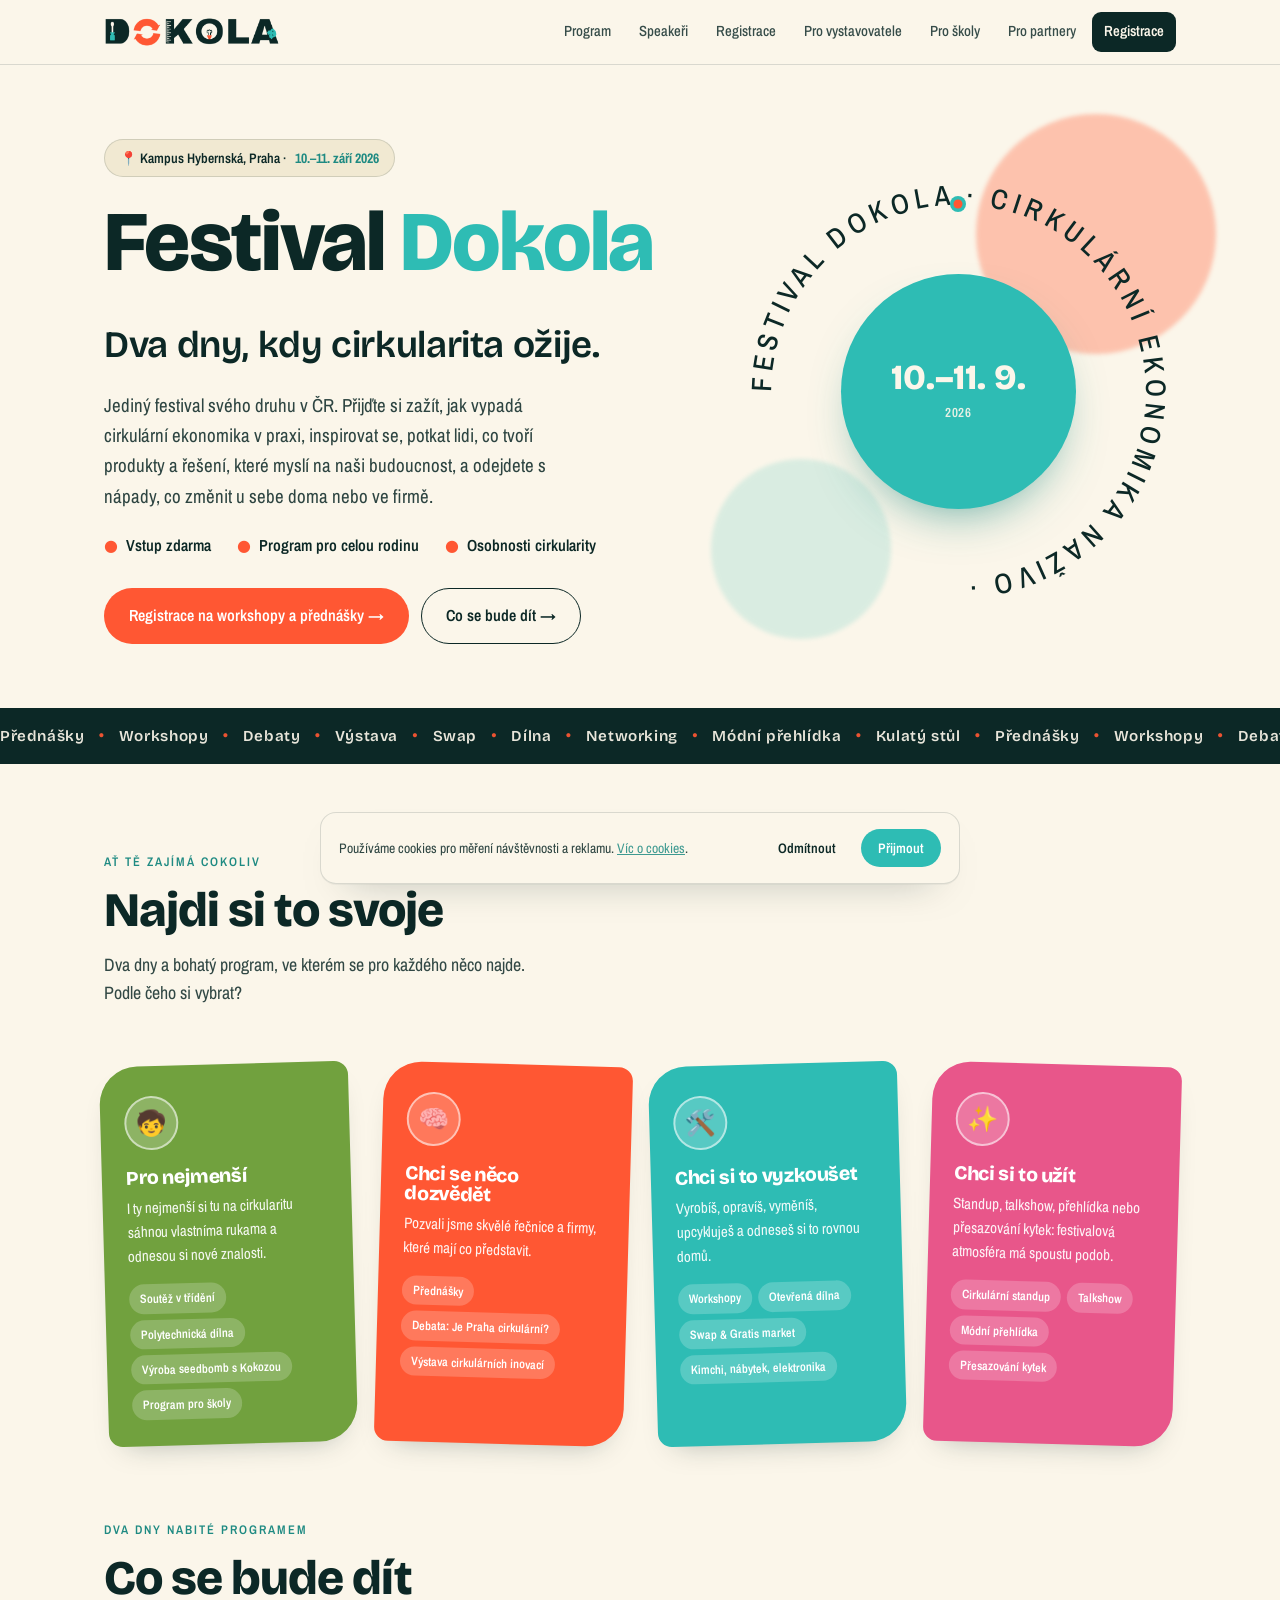
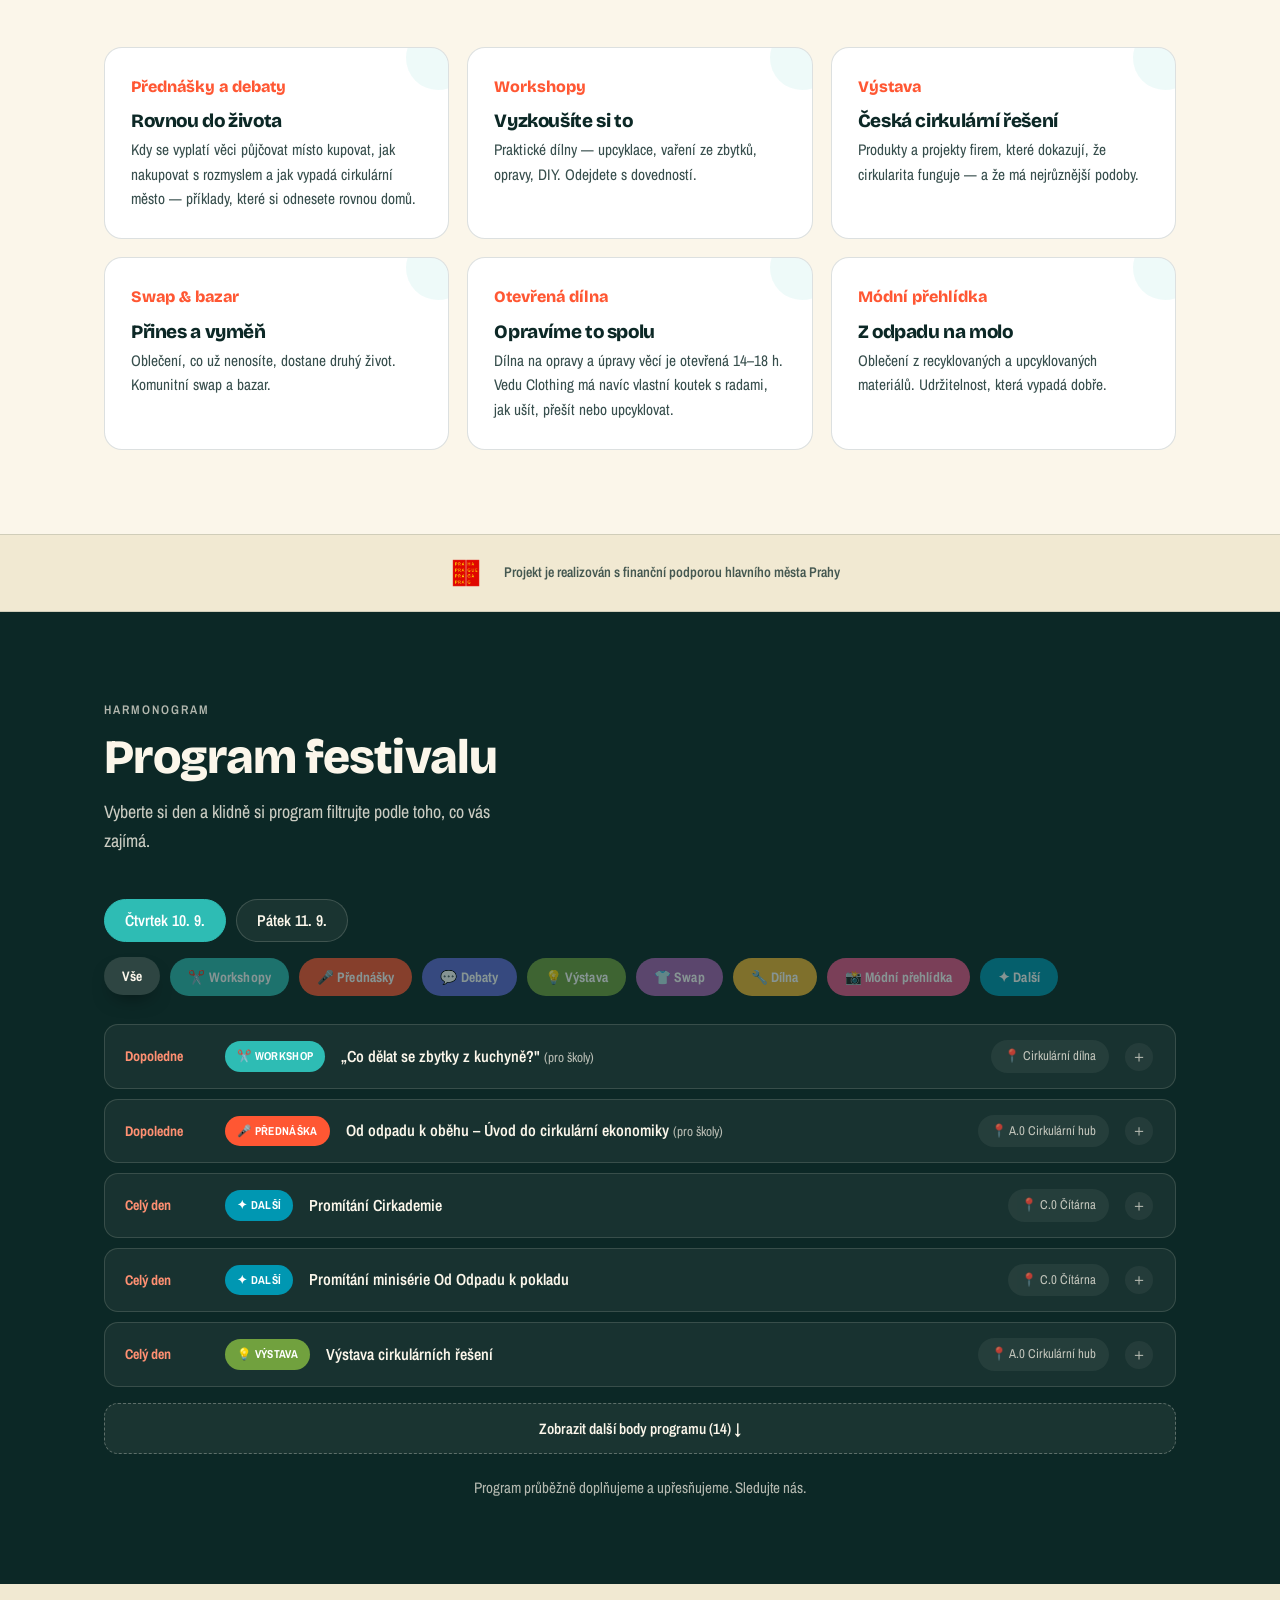
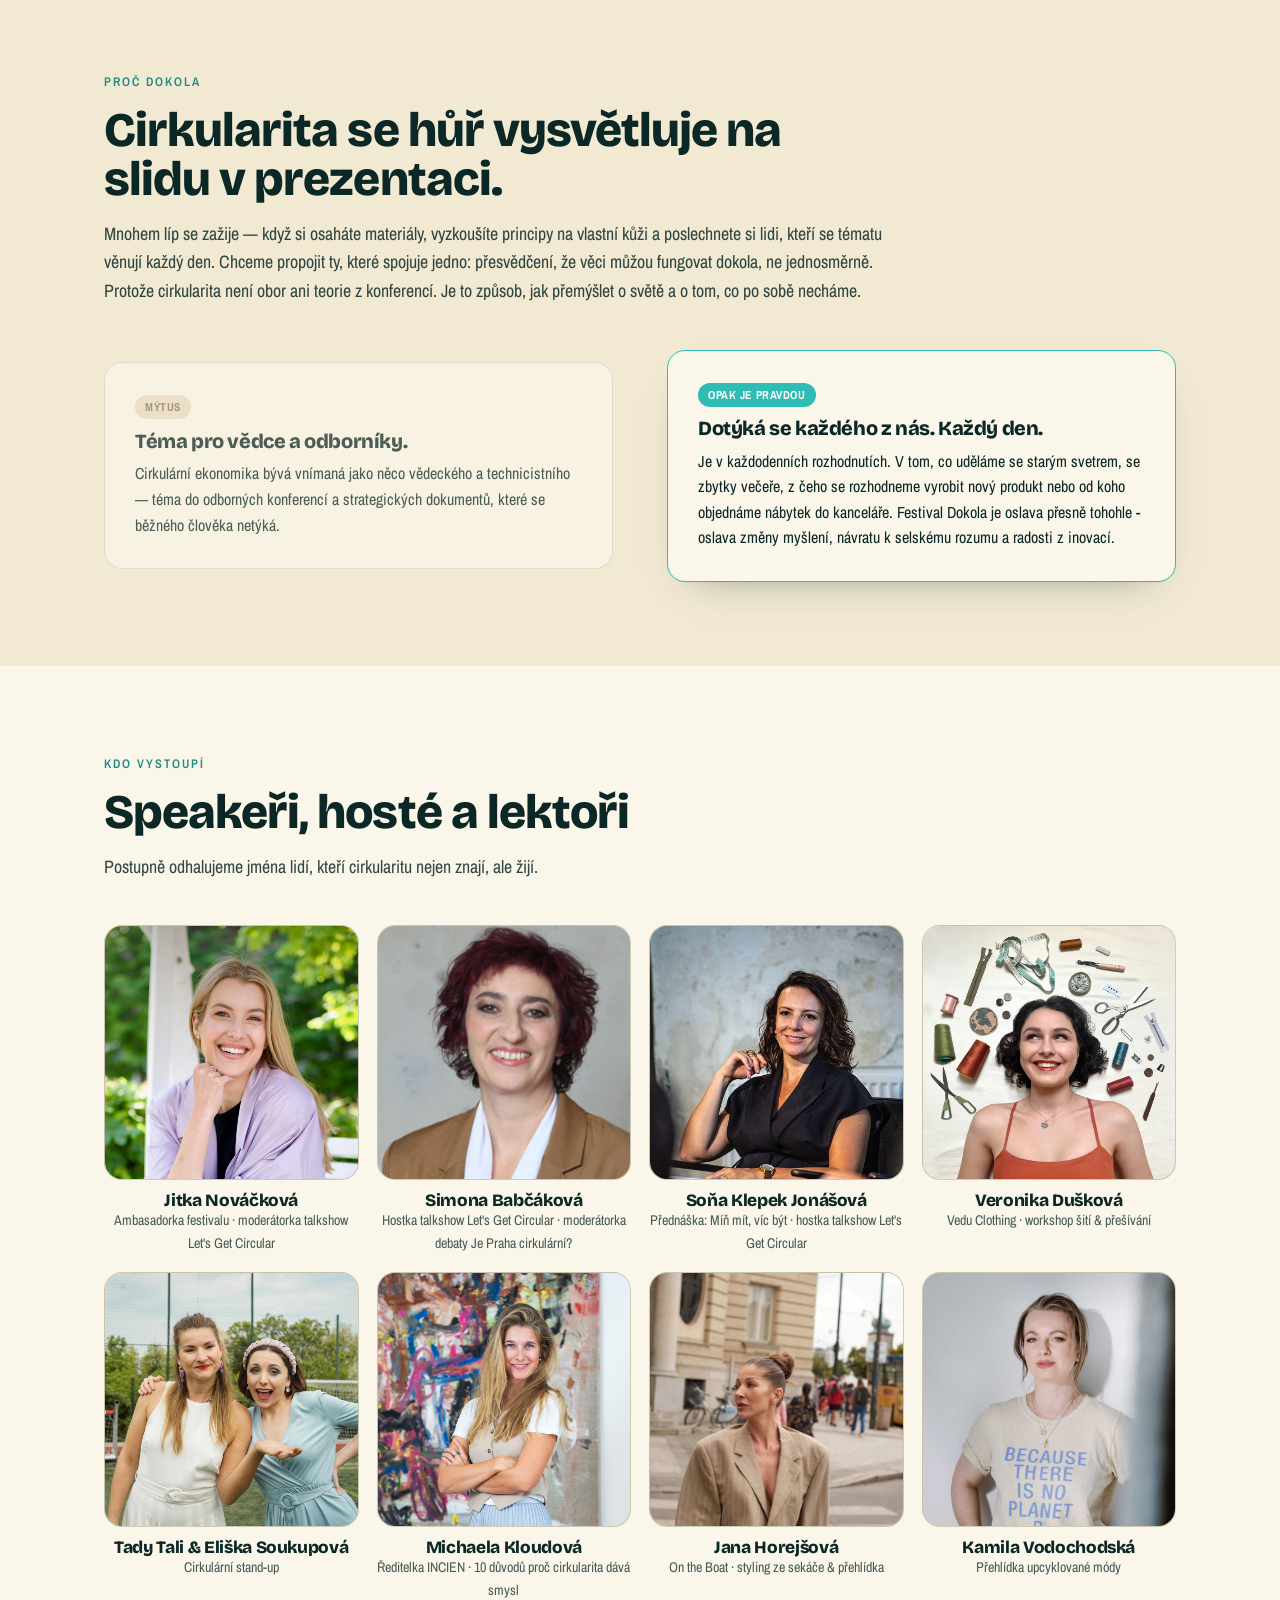
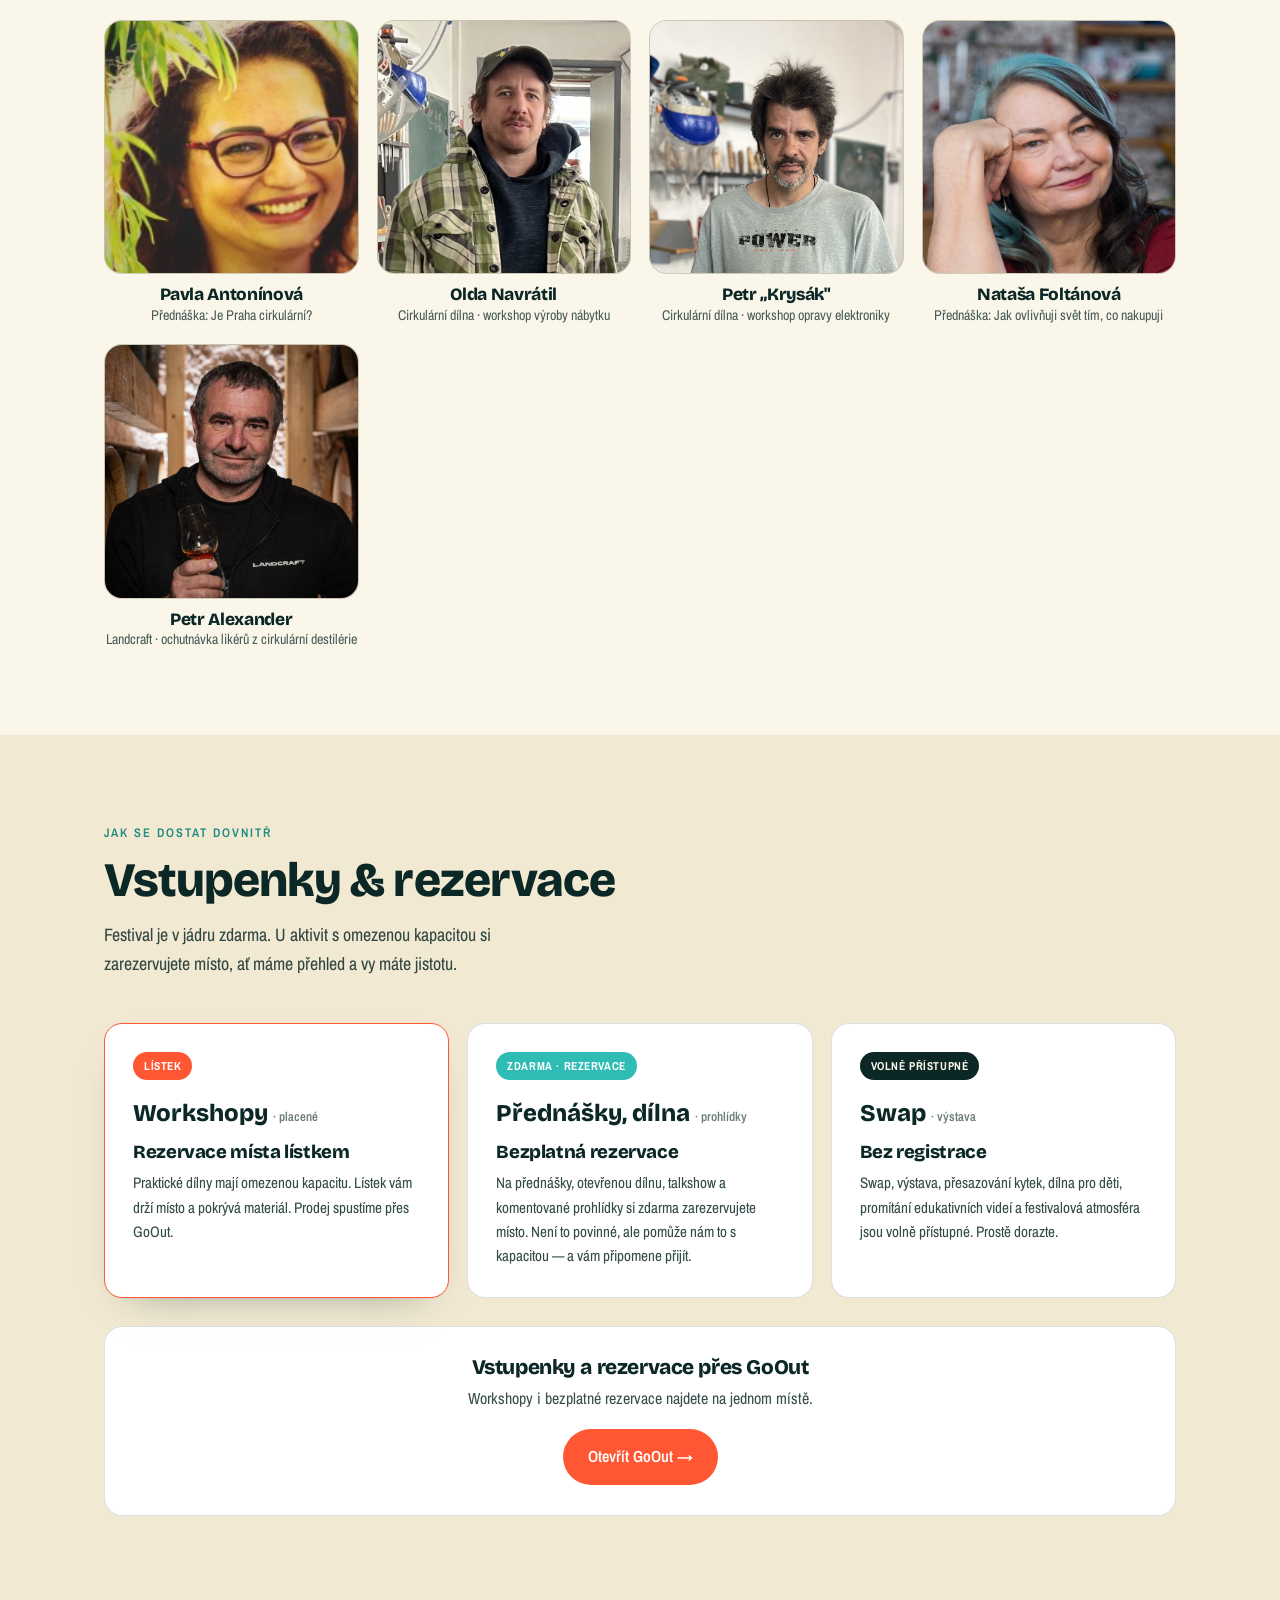
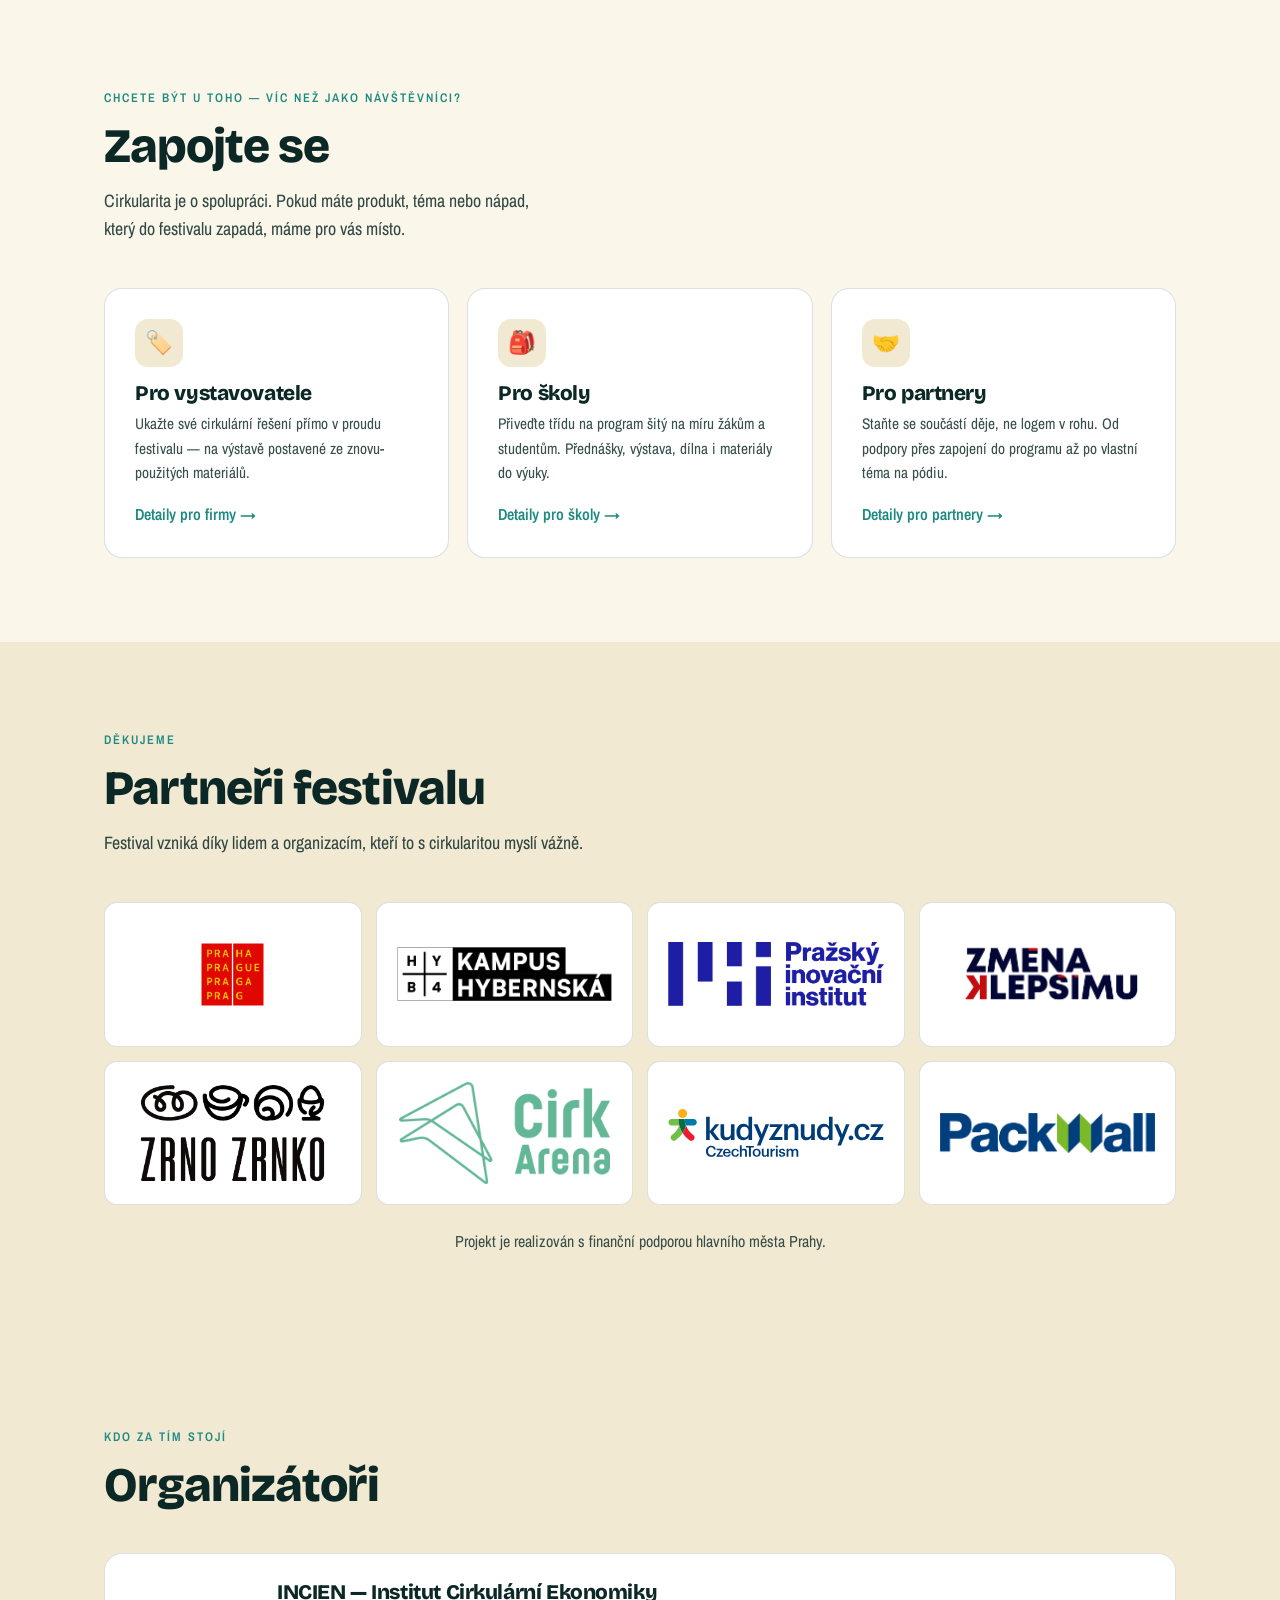
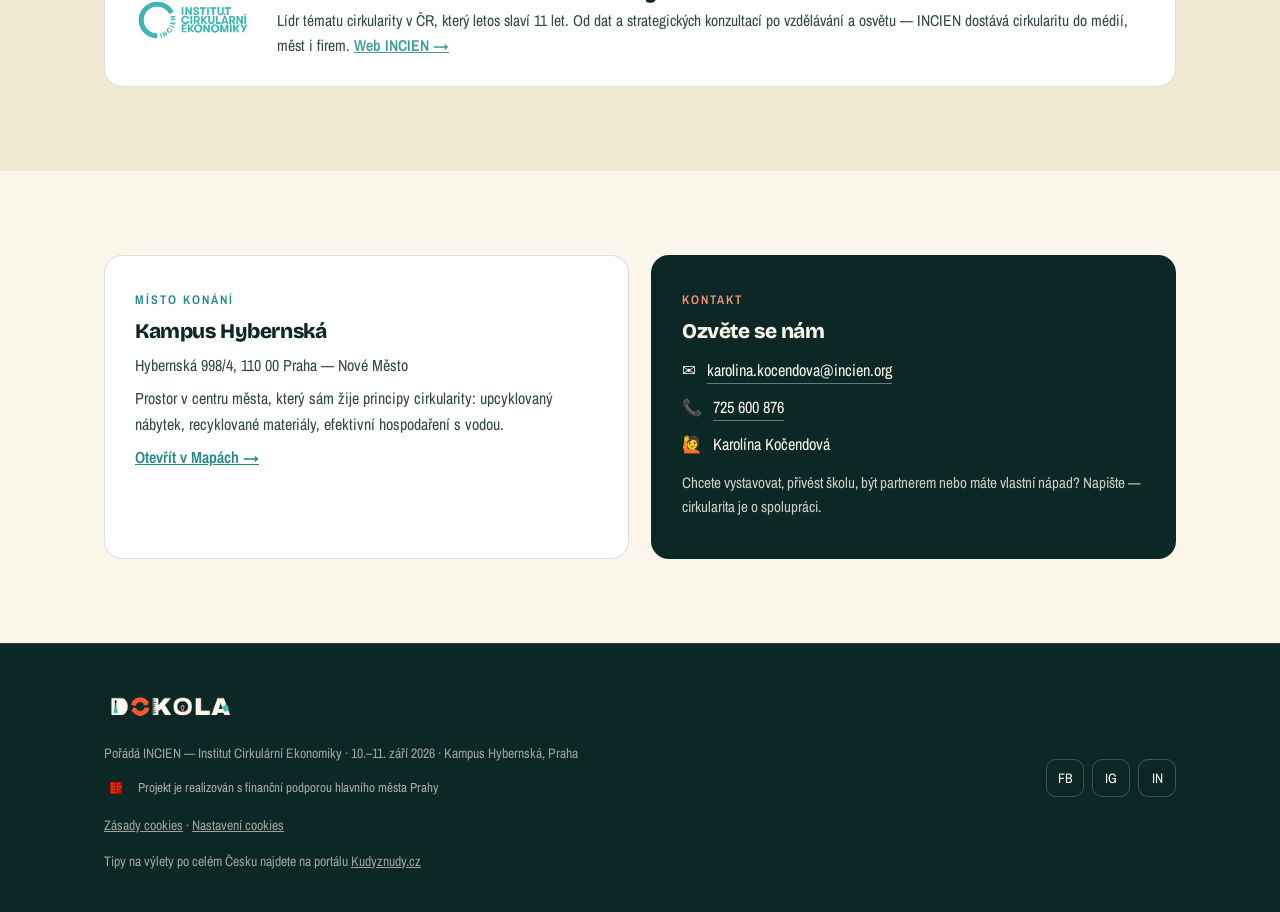
==== commit bda51d4a: "Rewrite program item titles and sort each day chronologically by start time Co-Authored-By: Claude S" ====
--- a/index.html
+++ b/index.html
@@ -216,6 +216,35 @@
           <a href="pro-skoly.html" class="btn btn-primary btn-sm">Registrace →</a>
         </div>
       </details>
+      <details class="prog-item" data-cat="dalsi">
+        <summary><span class="pi-time">Celý den</span><span class="pi-cat cat-dalsi">✦ Další</span><span class="pi-title">Promítání Cirkademie</span><span class="pi-place">📍 C.0 Čítárna</span><span class="pi-arrow">＋</span></summary>
+        <div class="pi-body"><p style="opacity:.75;font-size:.9rem">Vzdělávací seriál o cirkulární ekonomice — pouštíme v smyčce po celý den, přijďte se kdykoliv zastavit. Čas upřesníme.</p></div>
+      </details>
+      <details class="prog-item" data-cat="dalsi">
+        <summary><span class="pi-time">Celý den</span><span class="pi-cat cat-dalsi">✦ Další</span><span class="pi-title">Promítání minisérie Od Odpadu k pokladu</span><span class="pi-place">📍 C.0 Čítárna</span><span class="pi-arrow">＋</span></summary>
+        <div class="pi-body"><p style="opacity:.75;font-size:.9rem">Krátká dokumentární minisérie o cestě odpadu zpátky do oběhu — pouštíme v smyčce po celý den, přijďte se kdykoliv zastavit. Čas upřesníme.</p></div>
+      </details>
+      <details class="prog-item" data-cat="vystava">
+        <summary><span class="pi-time">Celý den</span><span class="pi-cat cat-vystava">💡 Výstava</span><span class="pi-title">Výstava cirkulárních řešení</span><span class="pi-place">📍 A.0 Cirkulární hub</span><span class="pi-arrow">＋</span></summary>
+        <div class="pi-body">
+          <p>Cirkulární řešení, na která si můžete sáhnout — postavená přímo v proudu festivalu. Uvidíte třeba houbárium na pěstování hub z použité kávové sedliny, sedátko vyrobené z ohraných tenisových míčků nebo Reencle — domácí elektrický kompostér, který zpracuje kuchyňské zbytky do 24 hodin bez zápachu. Lineup vystavovaných řešení průběžně doplňujeme.</p>
+          <p style="opacity:.75;font-size:.9rem">Volně přístupné a zdarma.</p>
+        </div>
+      </details>
+      <details class="prog-item" data-cat="swap">
+        <summary><span class="pi-time">Celý den</span><span class="pi-cat cat-swap">👕 Swap</span><span class="pi-title">Swap &amp; komunitní bazar – Gratis Market</span><span class="pi-place">📍 B.0 Garáž</span><span class="pi-arrow">＋</span></summary>
+        <div class="pi-body">
+          <p>Oblečení, co už nenosíte, dostane druhý život. Přineste, co doma nepotřebujete, a odneste si něco nového — bez peněz, bez registrace.</p>
+          <p style="opacity:.75;font-size:.9rem">Volně přístupné a zdarma.</p>
+        </div>
+      </details>
+      <details class="prog-item" data-cat="dalsi">
+        <summary><span class="pi-time">Celý den</span><span class="pi-cat cat-dalsi">✦ Další</span><span class="pi-title">„Cirkularita v truhlíku" — přesazování kytek</span><span class="pi-place">📍 Přední dvůr</span><span class="pi-arrow">＋</span></summary>
+        <div class="pi-body">
+          <p>Je září — ideální čas na nový začátek. Možná se právě stěhuješ, možná ti prostě všechno na balkoně nepřežilo dovolenou. :D Zastav se u stánku Kokozy ve dvoře, přivezou čerstvý kompost a společně si přesadíš nové kytky a seedbomby do truhlíku. Malý restart pro tvůj balkon nebo parapet, se kterým odejdeš rovnou domů.</p>
+          <p><b>Kdo:</b> Kokoza</p>
+        </div>
+      </details>
       <details class="prog-item" data-cat="prednaska">
         <summary><span class="pi-time">11:00</span><span class="pi-cat cat-prednaska">🎤 Přednáška</span><span class="pi-title">Míň mít, víc být: Cirkularita v každodenním životě</span><span class="pi-place">📍 A.0 Cirkulární hub</span><span class="pi-arrow">＋</span></summary>
         <div class="pi-body">
@@ -242,8 +271,16 @@
           <a href="https://goout.net/cs/festival-dokola-dva-dny-kdy-cirkularita-ozije/szgrvly/" target="_blank" rel="noopener" class="btn btn-primary btn-sm">Registrace →</a>
         </div>
       </details>
+      <details class="prog-item" data-cat="swap">
+        <summary><span class="pi-time">14:00–17:00</span><span class="pi-cat cat-swap">👕 Swap</span><span class="pi-title">Konzultace stylingu s Janou Horejšovou (On the Boat)</span><span class="pi-place">📍 B.0 Garáž</span><span class="pi-arrow">＋</span></summary>
+        <div class="pi-body">
+          <p>Přines kousky ze svého šatníku, nebo se rovnou inspiruj tím, co najdeš u swapu — Jana Horejšová z On the Boat ti poradí, jak z nich (i z bazarového regálu) poskládat outfit, který sedí právě tobě.</p>
+          <p style="opacity:.75;font-size:.9rem">Volně přístupné a zdarma.</p>
+          <p><b>Kdo:</b> Jana Horejšová (On the Boat)</p>
+        </div>
+      </details>
       <details class="prog-item" data-cat="debata">
-        <summary><span class="pi-time">15:00</span><span class="pi-cat cat-debata">💬 Debata</span><span class="pi-title">Je Praha cirkulární? – diskuze</span><span class="pi-place">📍 C.0 Čítárna</span><span class="pi-arrow">＋</span></summary>
+        <summary><span class="pi-time">15:00</span><span class="pi-cat cat-debata">💬 Debata</span><span class="pi-title">Je Praha cirkulární? – diskuze s veřejností</span><span class="pi-place">📍 C.0 Čítárna</span><span class="pi-arrow">＋</span></summary>
         <div class="pi-body">
           <p>Diskuze navazuje na přednášku Pavly Antonínové a otevírá ji všem — jak Prahu jako cirkulární město vnímáte vy? Co se vám na tom, co město dělá, líbí, a co vám naopak chybí?</p>
           <p><b>Kdo:</b> Simona Babčáková (moderátorka), Zuzana Drhová (Pražský inovační institut), Pavla Antonínová (MHMP), Broňa Sitár Baboráková (zastupitelka MČ Praha 1, předsedkyně Výboru proti vylidňování centra a pro podporu komunitního života)</p>
@@ -258,6 +295,13 @@
           <a href="https://goout.net/cs/upcykluj-a-vyrob-si-kousek-nabytku-workshop-v-cirkularni-dilne-s-oldou/szhrvly/" target="_blank" rel="noopener" class="btn btn-primary btn-sm">Registrace →</a>
         </div>
       </details>
+      <details class="prog-item" data-cat="dilna">
+        <summary><span class="pi-time">15:30–17:00</span><span class="pi-cat cat-dilna">🔧 Dílna</span><span class="pi-title">Otevřená dílna šití s Vedu Clothing a Gratis Market</span><span class="pi-place">📍 D.1 Ateliér</span><span class="pi-arrow">＋</span></summary>
+        <div class="pi-body">
+          <p>Před workshopem: přines si oblečení, které potřebuje opravit nebo upravit, a Vedu mu dá druhý život přímo na místě — bez objednání a bez registrace.</p>
+          <p style="opacity:.75;font-size:.9rem">Volně přístupné a zdarma.</p>
+        </div>
+      </details>
       <details class="prog-item" data-cat="prednaska">
         <summary><span class="pi-time">16:00</span><span class="pi-cat cat-prednaska">🎤 Přednáška</span><span class="pi-title">„Peníze jako volební lístek" — jak ovlivňuji svět tím, co nakupuji</span><span class="pi-place">📍 A.0 Cirkulární hub</span><span class="pi-arrow">＋</span></summary>
         <div class="pi-body">
@@ -267,15 +311,8 @@
           <a href="https://goout.net/cs/penize-jako-volebni-listek-jak-ovlivnuji-svet-tim-co-nakupuji/szyrvly/" target="_blank" rel="noopener" class="btn btn-primary btn-sm">Registrovat se zdarma →</a>
         </div>
       </details>
-      <details class="prog-item" data-cat="dilna">
-        <summary><span class="pi-time">15:30–17:00</span><span class="pi-cat cat-dilna">🔧 Dílna</span><span class="pi-title">Otevřená dílna s Vedu Clothing</span><span class="pi-place">📍 D.1 Ateliér</span><span class="pi-arrow">＋</span></summary>
-        <div class="pi-body">
-          <p>Před workshopem: přines si oblečení, které potřebuje opravit nebo upravit, a Vedu mu dá druhý život přímo na místě — bez objednání a bez registrace.</p>
-          <p style="opacity:.75;font-size:.9rem">Volně přístupné a zdarma.</p>
-        </div>
-      </details>
       <details class="prog-item" data-cat="workshop">
-        <summary><span class="pi-time">17:00</span><span class="pi-cat cat-workshop">✂️ Workshop</span><span class="pi-title">„Z manžety klíčenka" <small>(300 Kč)</small></span><span class="pi-place">📍 D.1 Ateliér</span><span class="pi-arrow">＋</span></summary>
+        <summary><span class="pi-time">17:00</span><span class="pi-cat cat-workshop">✂️ Workshop</span><span class="pi-title">„Z manžety klíčenka" – workshop šití <small>(300 Kč)</small></span><span class="pi-place">📍 D.1 Ateliér</span><span class="pi-arrow">＋</span></summary>
         <div class="pi-body">
           <p>Ze starých manžet od košile vykouzlíme klíčenku s kapsičkou — a u toho tě naučím základy šití na stroji. Klíčenka je ideální na drobnosti, které chceš mít pořád po ruce: sáčky pro pejsaře, rtěnku, náplast nebo drobné mince. Nemusíš umět vůbec nic — workshop je stavěný pro úplné začátečníky, provedu tě krok za krokem celým procesem a odejdeš s vlastní, originální klíčenkou. Manžety budou k dispozici na místě.</p>
           <p style="opacity:.7;font-size:.85rem">Cena: 300 Kč · Kapacita: 12</p>
@@ -284,7 +321,7 @@
         </div>
       </details>
       <details class="prog-item" data-cat="debata">
-        <summary><span class="pi-time">17:00</span><span class="pi-cat cat-debata">💬 Debata</span><span class="pi-title">Let's Get Circular <small>(talkshow)</small></span><span class="pi-place">📍 A.0 Cirkulární hub</span><span class="pi-arrow">＋</span></summary>
+        <summary><span class="pi-time">17:00</span><span class="pi-cat cat-debata">💬 Debata</span><span class="pi-title">Let's Get Circular – Talkshow s Jitkou Nováčkovou</span><span class="pi-place">📍 A.0 Cirkulární hub</span><span class="pi-arrow">＋</span></summary>
         <div class="pi-body">
           <p>Třídí doma odpad, i když se nikdo nedívá? Jak vypadá jejich šatník? A jak vidí naší budoucnost? Jitka Nováčková si zve hosty do křesla, aby zjistila, jak moc (a jak upřímně) se jim cirkularita prolíná do každodenního života.</p>
           <p style="opacity:.7;font-size:.85rem">Cena: zdarma · Kapacita: 60</p>
@@ -301,43 +338,6 @@
         </div>
       </details>
       <details class="prog-item" data-cat="dalsi">
-        <summary><span class="pi-time">Celý den</span><span class="pi-cat cat-dalsi">✦ Další</span><span class="pi-title">Promítání Cirkademie</span><span class="pi-place">📍 C.0 Čítárna</span><span class="pi-arrow">＋</span></summary>
-        <div class="pi-body"><p style="opacity:.75;font-size:.9rem">Vzdělávací seriál o cirkulární ekonomice — pouštíme v smyčce po celý den, přijďte se kdykoliv zastavit. Čas upřesníme.</p></div>
-      </details>
-      <details class="prog-item" data-cat="dalsi">
-        <summary><span class="pi-time">Celý den</span><span class="pi-cat cat-dalsi">✦ Další</span><span class="pi-title">Promítání minisérie Od Odpadu k pokladu</span><span class="pi-place">📍 C.0 Čítárna</span><span class="pi-arrow">＋</span></summary>
-        <div class="pi-body"><p style="opacity:.75;font-size:.9rem">Krátká dokumentární minisérie o cestě odpadu zpátky do oběhu — pouštíme v smyčce po celý den, přijďte se kdykoliv zastavit. Čas upřesníme.</p></div>
-      </details>
-      <details class="prog-item" data-cat="vystava">
-        <summary><span class="pi-time">Celý den</span><span class="pi-cat cat-vystava">💡 Výstava</span><span class="pi-title">Výstava cirkulárních řešení</span><span class="pi-place">📍 A.0 Cirkulární hub</span><span class="pi-arrow">＋</span></summary>
-        <div class="pi-body">
-          <p>Cirkulární řešení, na která si můžete sáhnout — postavená přímo v proudu festivalu. Uvidíte třeba houbárium na pěstování hub z použité kávové sedliny, sedátko vyrobené z ohraných tenisových míčků nebo Reencle — domácí elektrický kompostér, který zpracuje kuchyňské zbytky do 24 hodin bez zápachu. Lineup vystavovaných řešení průběžně doplňujeme.</p>
-          <p style="opacity:.75;font-size:.9rem">Volně přístupné a zdarma.</p>
-        </div>
-      </details>
-      <details class="prog-item" data-cat="swap">
-        <summary><span class="pi-time">Celý den</span><span class="pi-cat cat-swap">👕 Swap</span><span class="pi-title">Swap &amp; komunitní bazar</span><span class="pi-place">📍 B.0 Garáž</span><span class="pi-arrow">＋</span></summary>
-        <div class="pi-body">
-          <p>Oblečení, co už nenosíte, dostane druhý život. Přineste, co doma nepotřebujete, a odneste si něco nového — bez peněz, bez registrace.</p>
-          <p style="opacity:.75;font-size:.9rem">Volně přístupné a zdarma.</p>
-        </div>
-      </details>
-      <details class="prog-item" data-cat="swap">
-        <summary><span class="pi-time">14:00–17:00</span><span class="pi-cat cat-swap">👕 Swap</span><span class="pi-title">Konzultace stylingu ze sekáče</span><span class="pi-place">📍 B.0 Garáž</span><span class="pi-arrow">＋</span></summary>
-        <div class="pi-body">
-          <p>Přines kousky ze svého šatníku, nebo se rovnou inspiruj tím, co najdeš u swapu — Jana Horejšová z On the Boat ti poradí, jak z nich (i z bazarového regálu) poskládat outfit, který sedí právě tobě.</p>
-          <p style="opacity:.75;font-size:.9rem">Volně přístupné a zdarma.</p>
-          <p><b>Kdo:</b> Jana Horejšová (On the Boat)</p>
-        </div>
-      </details>
-      <details class="prog-item" data-cat="dalsi">
-        <summary><span class="pi-time">Celý den</span><span class="pi-cat cat-dalsi">✦ Další</span><span class="pi-title">„Cirkularita v truhlíku" — přesazování kytek</span><span class="pi-place">📍 Přední dvůr</span><span class="pi-arrow">＋</span></summary>
-        <div class="pi-body">
-          <p>Je září — ideální čas na nový začátek. Možná se právě stěhuješ, možná ti prostě všechno na balkoně nepřežilo dovolenou. :D Zastav se u stánku Kokozy ve dvoře, přivezou čerstvý kompost a společně si přesadíš nové kytky a seedbomby do truhlíku. Malý restart pro tvůj balkon nebo parapet, se kterým odejdeš rovnou domů.</p>
-          <p><b>Kdo:</b> Kokoza</p>
-        </div>
-      </details>
-      <details class="prog-item" data-cat="dalsi">
         <summary><span class="pi-time">19:00</span><span class="pi-cat cat-dalsi">✦ Další</span><span class="pi-title">Večírek INCIEN</span><span class="pi-place">📍 A.0 Cirkulární hub</span><span class="pi-arrow">＋</span></summary>
         <div class="pi-body">
           <p>Slavnostní večer pro zvané hosty, partnery a přátele — reflexe 11 let cirkularity v Česku.</p>
@@ -357,6 +357,59 @@
           <a href="pro-skoly.html" class="btn btn-primary btn-sm">Registrace →</a>
         </div>
       </details>
+      <details class="prog-item" data-cat="prednaska">
+        <summary><span class="pi-time">Dopoledne</span><span class="pi-cat cat-prednaska">🎤 Přednáška</span><span class="pi-title">Od odpadu k oběhu – Úvod do cirkulární ekonomiky <small>(pro školy)</small></span><span class="pi-place">📍 A.0 Cirkulární hub</span><span class="pi-arrow">＋</span></summary>
+        <div class="pi-body">
+          <p>Co se vlastně stane s věcí, když skončí v koši? A musí to tak vždycky být? Přednáška INCIEN provede žáky a studenty základními principy cirkulární ekonomiky — srozumitelně, prakticky a na příkladech, které znají ze svého okolí. Ukážeme, jak fungují odpady, recyklace a redesign výrobků v reálném světě, a proč to není jen věc „ekologů", ale i byznysu a měst, ve kterých žijeme.</p>
+          <p style="opacity:.7;font-size:.85rem">Kapacita je omezená.</p>
+          <p><b>Kdo:</b> INCIEN</p>
+          <a href="pro-skoly.html" class="btn btn-primary btn-sm">Registrace →</a>
+        </div>
+      </details>
+      <details class="prog-item" data-cat="dalsi">
+        <summary><span class="pi-time">Celý den</span><span class="pi-cat cat-dalsi">✦ Další</span><span class="pi-title">Promítání Cirkademie</span><span class="pi-place">📍 C.0 Čítárna</span><span class="pi-arrow">＋</span></summary>
+        <div class="pi-body"><p style="opacity:.75;font-size:.9rem">Vzdělávací seriál o cirkulární ekonomice — pouštíme v smyčce po celý den, přijďte se kdykoliv zastavit. Čas upřesníme.</p></div>
+      </details>
+      <details class="prog-item" data-cat="dalsi">
+        <summary><span class="pi-time">Celý den</span><span class="pi-cat cat-dalsi">✦ Další</span><span class="pi-title">Promítání minisérie Od Odpadu k pokladu</span><span class="pi-place">📍 C.0 Čítárna</span><span class="pi-arrow">＋</span></summary>
+        <div class="pi-body"><p style="opacity:.75;font-size:.9rem">Krátká dokumentární minisérie o cestě odpadu zpátky do oběhu — pouštíme v smyčce po celý den, přijďte se kdykoliv zastavit. Čas upřesníme.</p></div>
+      </details>
+      <details class="prog-item" data-cat="vystava">
+        <summary><span class="pi-time">Celý den</span><span class="pi-cat cat-vystava">💡 Výstava</span><span class="pi-title">Výstava cirkulárních řešení</span><span class="pi-place">📍 A.0 Cirkulární hub</span><span class="pi-arrow">＋</span></summary>
+        <div class="pi-body">
+          <p>Cirkulární řešení, na která si můžete sáhnout — postavená přímo v proudu festivalu. Uvidíte třeba houbárium na pěstování hub z použité kávové sedliny, sedátko vyrobené z ohraných tenisových míčků nebo Reencle — domácí elektrický kompostér, který zpracuje kuchyňské zbytky do 24 hodin bez zápachu. Lineup vystavovaných řešení průběžně doplňujeme.</p>
+          <p style="opacity:.75;font-size:.9rem">Volně přístupné a zdarma.</p>
+        </div>
+      </details>
+      <details class="prog-item" data-cat="vystava">
+        <summary><span class="pi-time">9:00–18:00</span><span class="pi-cat cat-vystava">💡 Výstava</span><span class="pi-title">Kam co patří? — výstava nádob s Pražskými službami</span><span class="pi-place">📍 Přední dvůr</span><span class="pi-arrow">＋</span></summary>
+        <div class="pi-body">
+          <p>Papír, sklo, bioodpad, multikomodita, plech — pět barevných 240litrových nádob na tříděný odpad si přijedou představit Pražské služby. Zahrajeme si s dětmi edukativní hru Kam co patří, a kdo uhodne správně, odnese si domů miniaturu popelničky.</p>
+          <p style="opacity:.75;font-size:.9rem">Volně přístupné a zdarma.</p>
+          <p><b>Kdo:</b> Pražské služby</p>
+        </div>
+      </details>
+      <details class="prog-item" data-cat="swap">
+        <summary><span class="pi-time">Celý den</span><span class="pi-cat cat-swap">👕 Swap</span><span class="pi-title">Swap &amp; komunitní bazar – Gratis Market</span><span class="pi-place">📍 B.0 Garáž</span><span class="pi-arrow">＋</span></summary>
+        <div class="pi-body">
+          <p>Oblečení, co už nenosíte, dostane druhý život. Přineste, co doma nepotřebujete, a odneste si něco nového — bez peněz, bez registrace.</p>
+          <p style="opacity:.75;font-size:.9rem">Volně přístupné a zdarma.</p>
+        </div>
+      </details>
+      <details class="prog-item" data-cat="dalsi">
+        <summary><span class="pi-time">Celý den</span><span class="pi-cat cat-dalsi">✦ Další</span><span class="pi-title">„Cirkularita v truhlíku" — přesazování kytek</span><span class="pi-place">📍 Přední dvůr</span><span class="pi-arrow">＋</span></summary>
+        <div class="pi-body">
+          <p>Je září — ideální čas na nový začátek. Možná se právě stěhuješ, možná ti prostě všechno na balkoně nepřežilo dovolenou. :D Zastav se u stánku Kokozy ve dvoře, přivezou čerstvý kompost a společně si přesadíš nové kytky a seedbomby do truhlíku. Malý restart pro tvůj balkon nebo parapet, se kterým odejdeš rovnou domů.</p>
+          <p><b>Kdo:</b> Kokoza</p>
+        </div>
+      </details>
+      <details class="prog-item" data-cat="dilna">
+        <summary><span class="pi-time">9:00–12:30</span><span class="pi-cat cat-dilna">🔧 Dílna</span><span class="pi-title">Polytechnická dílna pro děti</span><span class="pi-place">📍 Přední dvůr</span><span class="pi-arrow">＋</span></summary>
+        <div class="pi-body">
+          <p>Šikovné ruce se hodí v každém věku. Děti si na dvoře vyzkouší základy práce s nářadím a materiálem pod dohledem lektorů — hravou formou a bez tlaku na výsledek.</p>
+          <p style="opacity:.75;font-size:.9rem">Volně přístupné a zdarma.</p>
+        </div>
+      </details>
       <details class="prog-item" data-cat="debata">
         <summary><span class="pi-time">9:30</span><span class="pi-cat cat-debata">💬 Debata</span><span class="pi-title">Kulatý stůl: Cirkularita ve veřejných zakázkách</span><span class="pi-place">📍 A.2 Zasedačka</span><span class="pi-arrow">＋</span></summary>
         <div class="pi-body">
@@ -367,15 +420,6 @@
         </div>
       </details>
       <details class="prog-item" data-cat="prednaska">
-        <summary><span class="pi-time">Dopoledne</span><span class="pi-cat cat-prednaska">🎤 Přednáška</span><span class="pi-title">Od odpadu k oběhu – Úvod do cirkulární ekonomiky <small>(pro školy)</small></span><span class="pi-place">📍 A.0 Cirkulární hub</span><span class="pi-arrow">＋</span></summary>
-        <div class="pi-body">
-          <p>Co se vlastně stane s věcí, když skončí v koši? A musí to tak vždycky být? Přednáška INCIEN provede žáky a studenty základními principy cirkulární ekonomiky — srozumitelně, prakticky a na příkladech, které znají ze svého okolí. Ukážeme, jak fungují odpady, recyklace a redesign výrobků v reálném světě, a proč to není jen věc „ekologů", ale i byznysu a měst, ve kterých žijeme.</p>
-          <p style="opacity:.7;font-size:.85rem">Kapacita je omezená.</p>
-          <p><b>Kdo:</b> INCIEN</p>
-          <a href="pro-skoly.html" class="btn btn-primary btn-sm">Registrace →</a>
-        </div>
-      </details>
-      <details class="prog-item" data-cat="prednaska">
         <summary><span class="pi-time">11:00</span><span class="pi-cat cat-prednaska">🎤 Přednáška</span><span class="pi-title">10 důvodů proč cirkularita dává smysl</span><span class="pi-place">📍 A.0 Cirkulární hub</span><span class="pi-arrow">＋</span></summary>
         <div class="pi-body">
           <p>Průměrná čtyřčlenná rodina v Česku ročně vyhodí jídlo za víc než 14 000 Kč. Uživatelé Vinted loni ušetřili 21,6 miliardy eur tím, že nekupovali nové kousky oblečení. A cirkulární ekonomika by v Česku mohla vytvořit až 150 tisíc nových pracovních míst. Michaela Kloudová vybrala deset důvodů, po kterých se možná na svůj nákup, práci i město, ve kterém žiješ, podíváš trochu jinak.</p>
@@ -433,50 +477,6 @@
           <p>Co se pokazilo, to se zrecykluje do mikrofonu — a divák si domů mnohdy odnese i to, co nechtěl. Jak vypadá zero waste přístup k vlastním traumatům a jestli je smích obnovitelný zdroj, zjistíte v aréně plné humoru, kde budou cirkulovat Eli a Tali. Stand-up totiž podporuje vznikající výzkumné centrum CirkArena, což holky vítají. Podle jejich slov: „Prima, lepší, než kdyby to platila spalovna." A my s tím souhlasíme :))</p>
           <p><b>Kdo:</b> Tady Tali, Eliška Soukupová</p>
           <a href="https://goout.net/cs/cirkularni-stand-up-tali-a-elisky-soukupove/szlfamy/" target="_blank" rel="noopener" class="btn btn-primary btn-sm">Registrovat se zdarma →</a>
-        </div>
-      </details>
-      <details class="prog-item" data-cat="dalsi">
-        <summary><span class="pi-time">Celý den</span><span class="pi-cat cat-dalsi">✦ Další</span><span class="pi-title">Promítání Cirkademie</span><span class="pi-place">📍 C.0 Čítárna</span><span class="pi-arrow">＋</span></summary>
-        <div class="pi-body"><p style="opacity:.75;font-size:.9rem">Vzdělávací seriál o cirkulární ekonomice — pouštíme v smyčce po celý den, přijďte se kdykoliv zastavit. Čas upřesníme.</p></div>
-      </details>
-      <details class="prog-item" data-cat="dalsi">
-        <summary><span class="pi-time">Celý den</span><span class="pi-cat cat-dalsi">✦ Další</span><span class="pi-title">Promítání minisérie Od Odpadu k pokladu</span><span class="pi-place">📍 C.0 Čítárna</span><span class="pi-arrow">＋</span></summary>
-        <div class="pi-body"><p style="opacity:.75;font-size:.9rem">Krátká dokumentární minisérie o cestě odpadu zpátky do oběhu — pouštíme v smyčce po celý den, přijďte se kdykoliv zastavit. Čas upřesníme.</p></div>
-      </details>
-      <details class="prog-item" data-cat="vystava">
-        <summary><span class="pi-time">Celý den</span><span class="pi-cat cat-vystava">💡 Výstava</span><span class="pi-title">Výstava cirkulárních řešení</span><span class="pi-place">📍 A.0 Cirkulární hub</span><span class="pi-arrow">＋</span></summary>
-        <div class="pi-body">
-          <p>Cirkulární řešení, na která si můžete sáhnout — postavená přímo v proudu festivalu. Uvidíte třeba houbárium na pěstování hub z použité kávové sedliny, sedátko vyrobené z ohraných tenisových míčků nebo Reencle — domácí elektrický kompostér, který zpracuje kuchyňské zbytky do 24 hodin bez zápachu. Lineup vystavovaných řešení průběžně doplňujeme.</p>
-          <p style="opacity:.75;font-size:.9rem">Volně přístupné a zdarma.</p>
-        </div>
-      </details>
-      <details class="prog-item" data-cat="vystava">
-        <summary><span class="pi-time">9:00–18:00</span><span class="pi-cat cat-vystava">💡 Výstava</span><span class="pi-title">Kam co patří? — výstava nádob s Pražskými službami</span><span class="pi-place">📍 Přední dvůr</span><span class="pi-arrow">＋</span></summary>
-        <div class="pi-body">
-          <p>Papír, sklo, bioodpad, multikomodita, plech — pět barevných 240litrových nádob na tříděný odpad si přijedou představit Pražské služby. Zahrajeme si s dětmi edukativní hru Kam co patří, a kdo uhodne správně, odnese si domů miniaturu popelničky.</p>
-          <p style="opacity:.75;font-size:.9rem">Volně přístupné a zdarma.</p>
-          <p><b>Kdo:</b> Pražské služby</p>
-        </div>
-      </details>
-      <details class="prog-item" data-cat="swap">
-        <summary><span class="pi-time">Celý den</span><span class="pi-cat cat-swap">👕 Swap</span><span class="pi-title">Swap &amp; komunitní bazar</span><span class="pi-place">📍 B.0 Garáž</span><span class="pi-arrow">＋</span></summary>
-        <div class="pi-body">
-          <p>Oblečení, co už nenosíte, dostane druhý život. Přineste, co doma nepotřebujete, a odneste si něco nového — bez peněz, bez registrace.</p>
-          <p style="opacity:.75;font-size:.9rem">Volně přístupné a zdarma.</p>
-        </div>
-      </details>
-      <details class="prog-item" data-cat="dalsi">
-        <summary><span class="pi-time">Celý den</span><span class="pi-cat cat-dalsi">✦ Další</span><span class="pi-title">„Cirkularita v truhlíku" — přesazování kytek</span><span class="pi-place">📍 Přední dvůr</span><span class="pi-arrow">＋</span></summary>
-        <div class="pi-body">
-          <p>Je září — ideální čas na nový začátek. Možná se právě stěhuješ, možná ti prostě všechno na balkoně nepřežilo dovolenou. :D Zastav se u stánku Kokozy ve dvoře, přivezou čerstvý kompost a společně si přesadíš nové kytky a seedbomby do truhlíku. Malý restart pro tvůj balkon nebo parapet, se kterým odejdeš rovnou domů.</p>
-          <p><b>Kdo:</b> Kokoza</p>
-        </div>
-      </details>
-      <details class="prog-item" data-cat="dilna">
-        <summary><span class="pi-time">9:00–12:30</span><span class="pi-cat cat-dilna">🔧 Dílna</span><span class="pi-title">Polytechnická dílna pro děti</span><span class="pi-place">📍 Přední dvůr</span><span class="pi-arrow">＋</span></summary>
-        <div class="pi-body">
-          <p>Šikovné ruce se hodí v každém věku. Děti si na dvoře vyzkouší základy práce s nářadím a materiálem pod dohledem lektorů — hravou formou a bez tlaku na výsledek.</p>
-          <p style="opacity:.75;font-size:.9rem">Volně přístupné a zdarma.</p>
         </div>
       </details>
       <button class="prog-more" type="button">Zobrazit další body programu ↓</button>
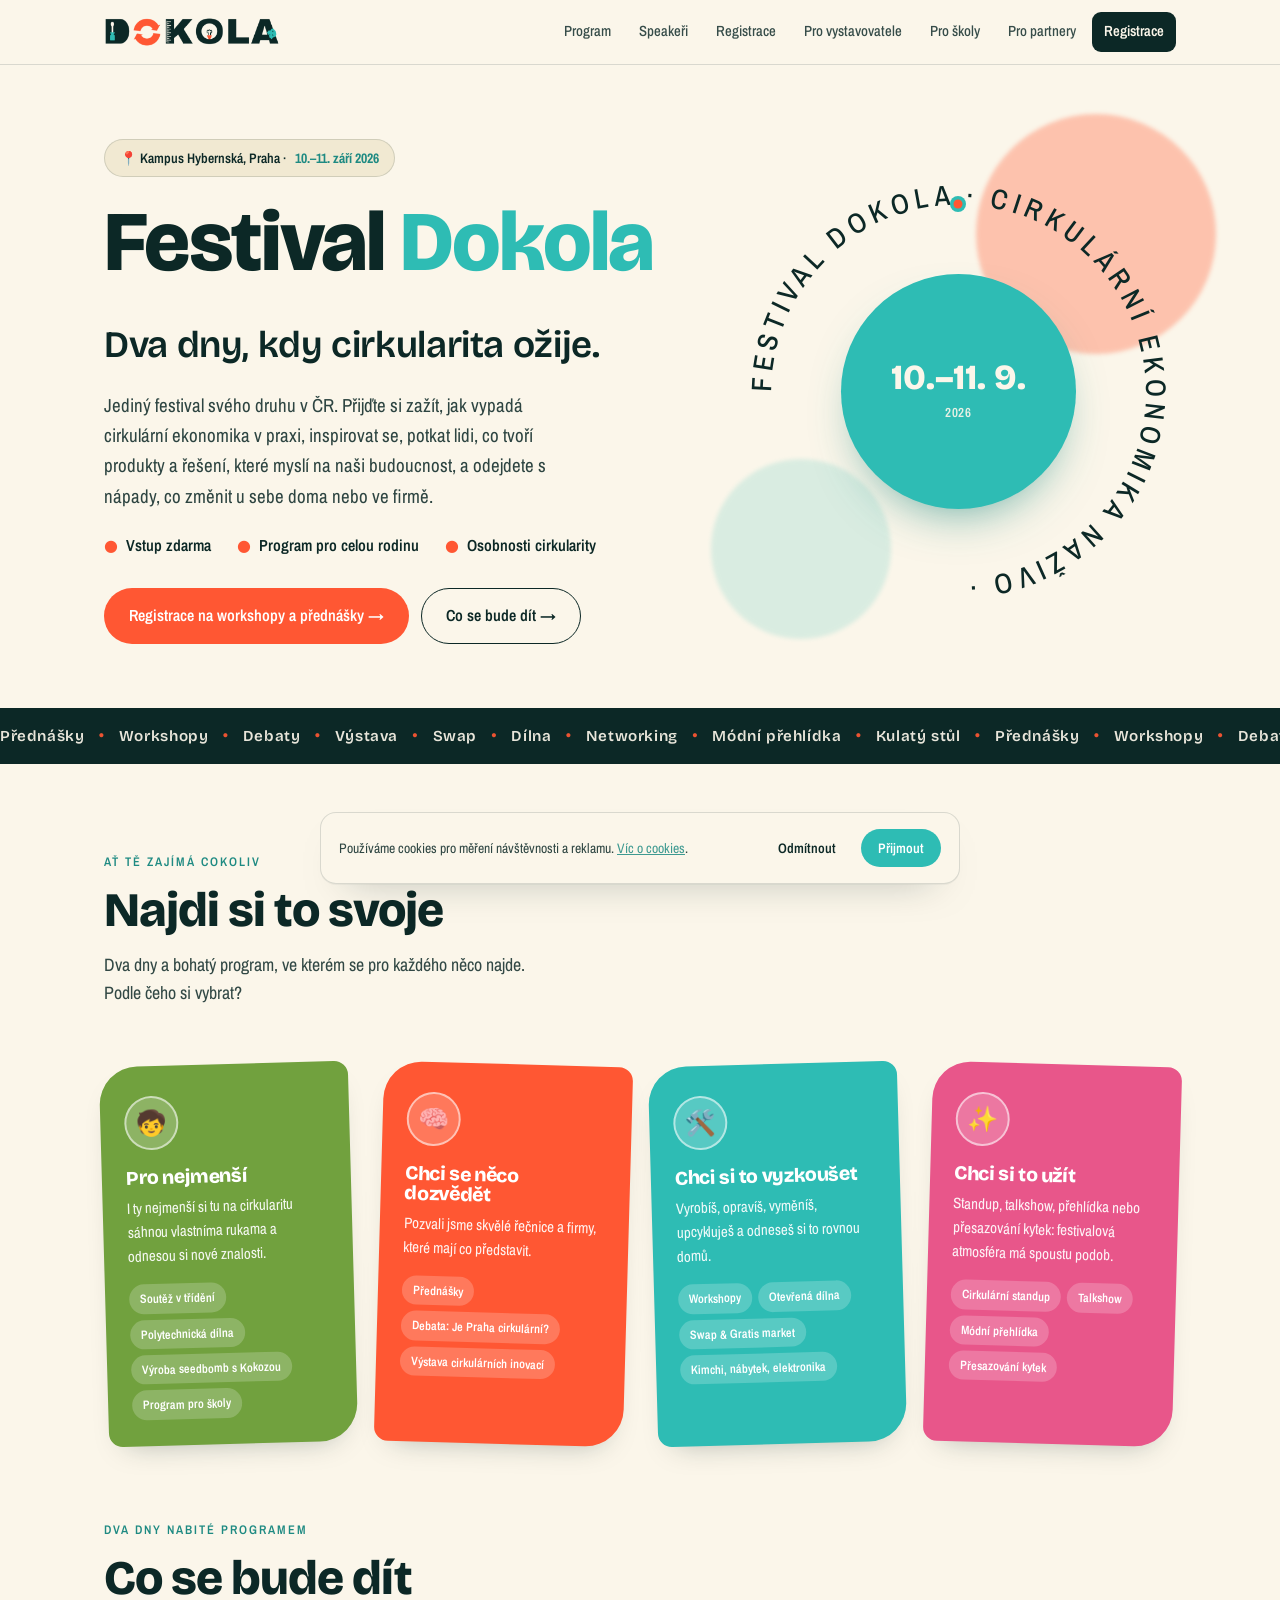
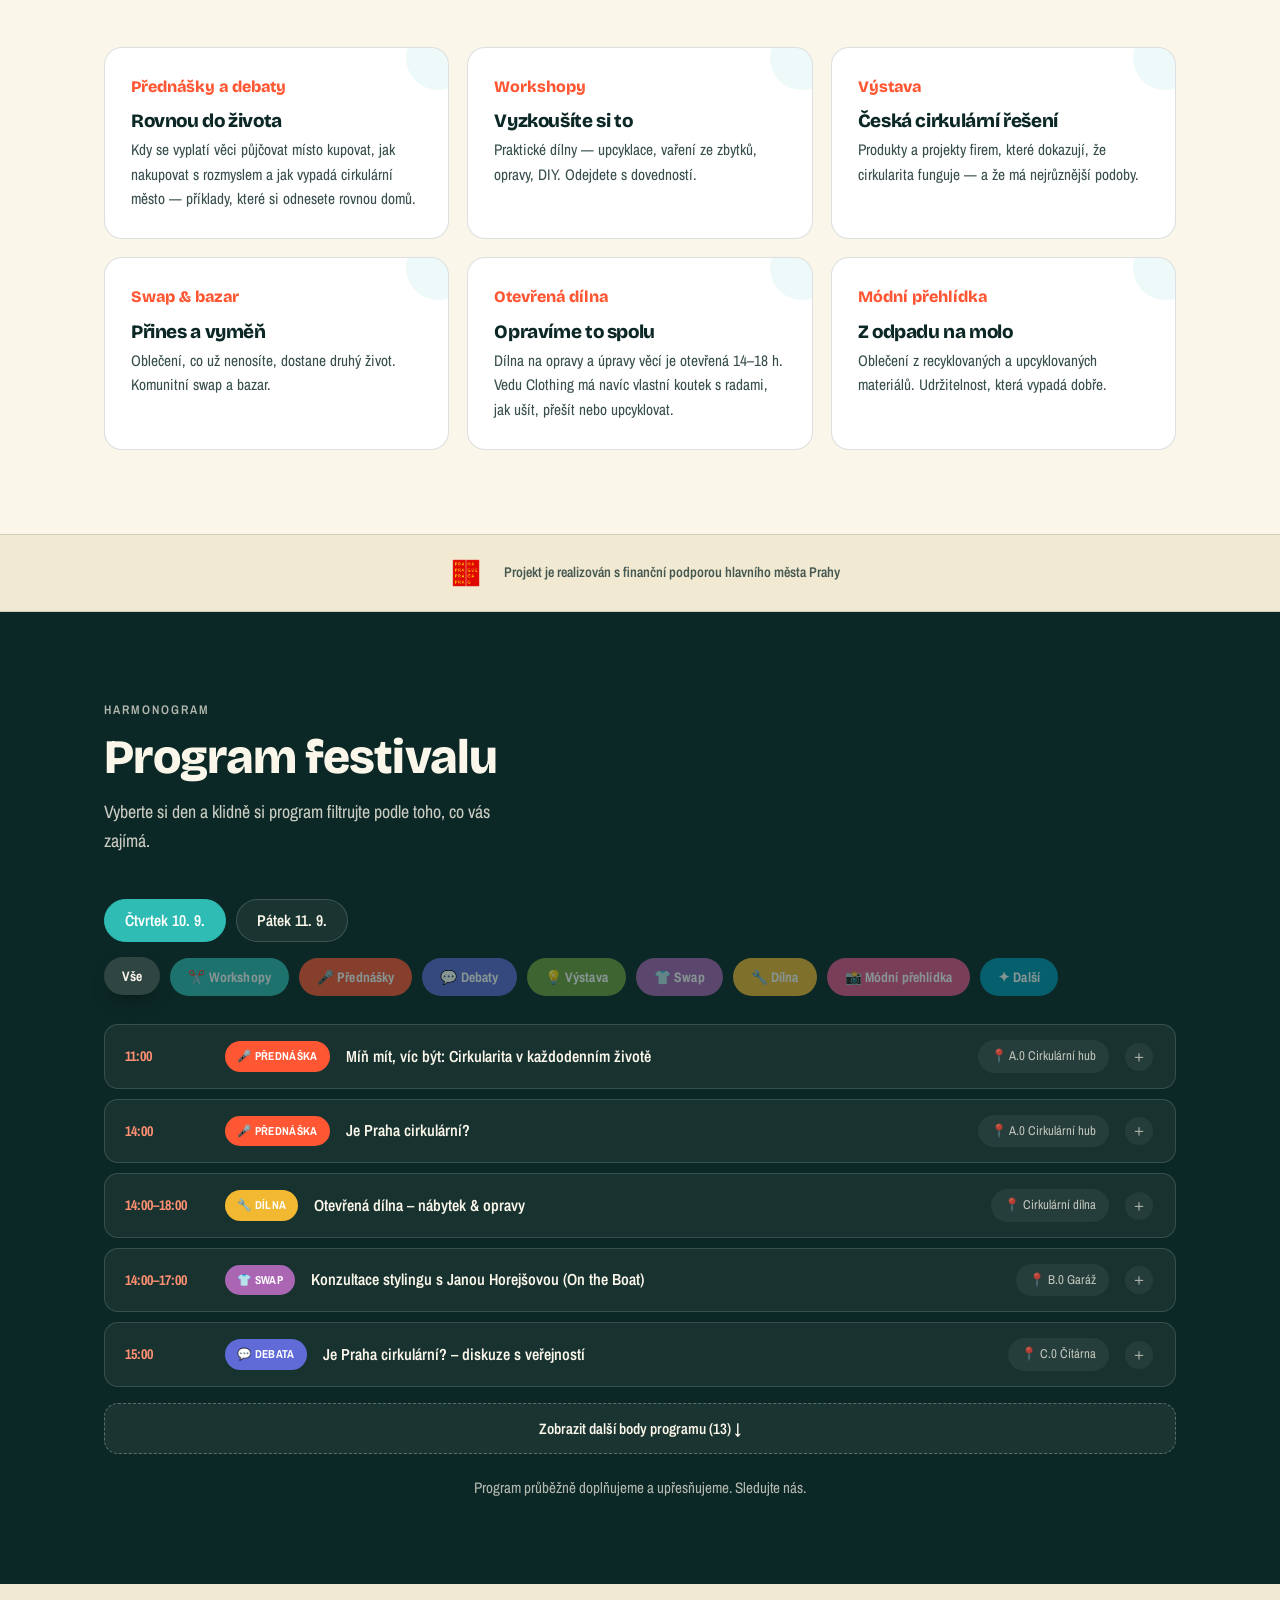
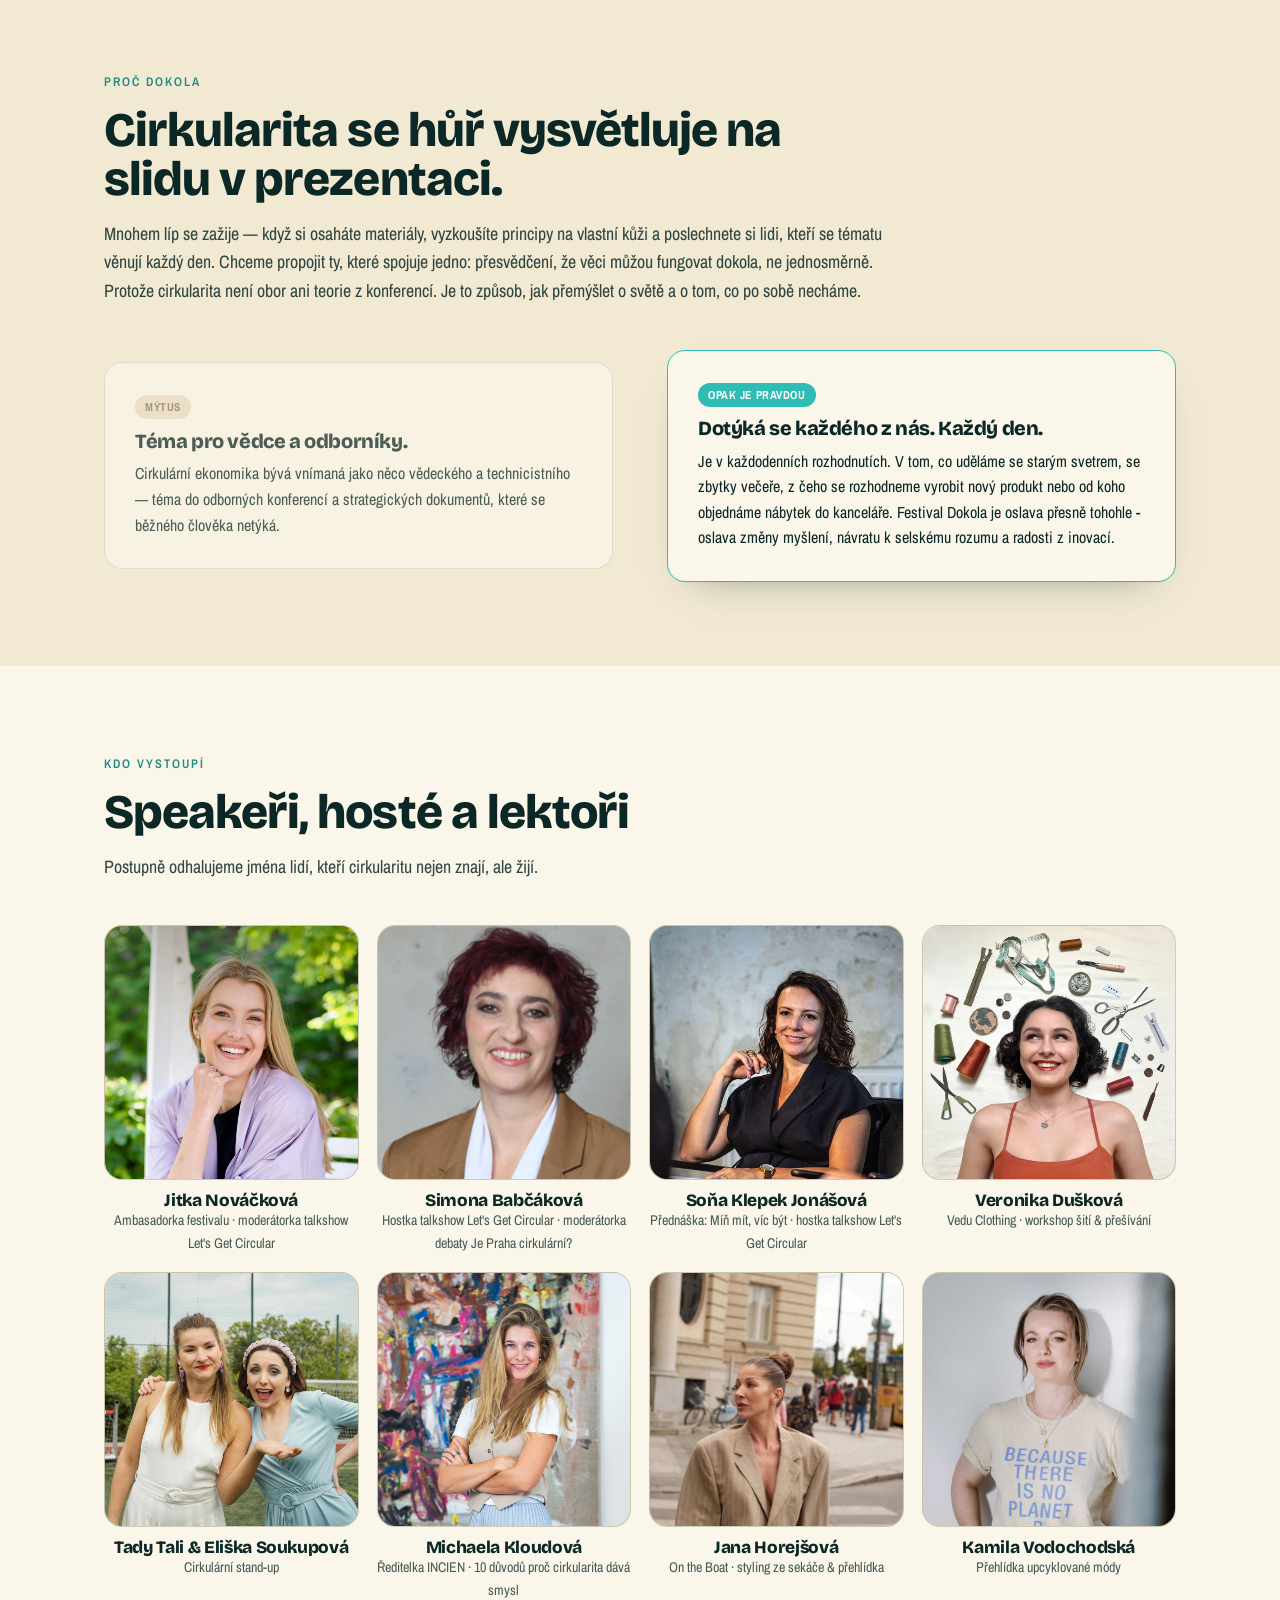
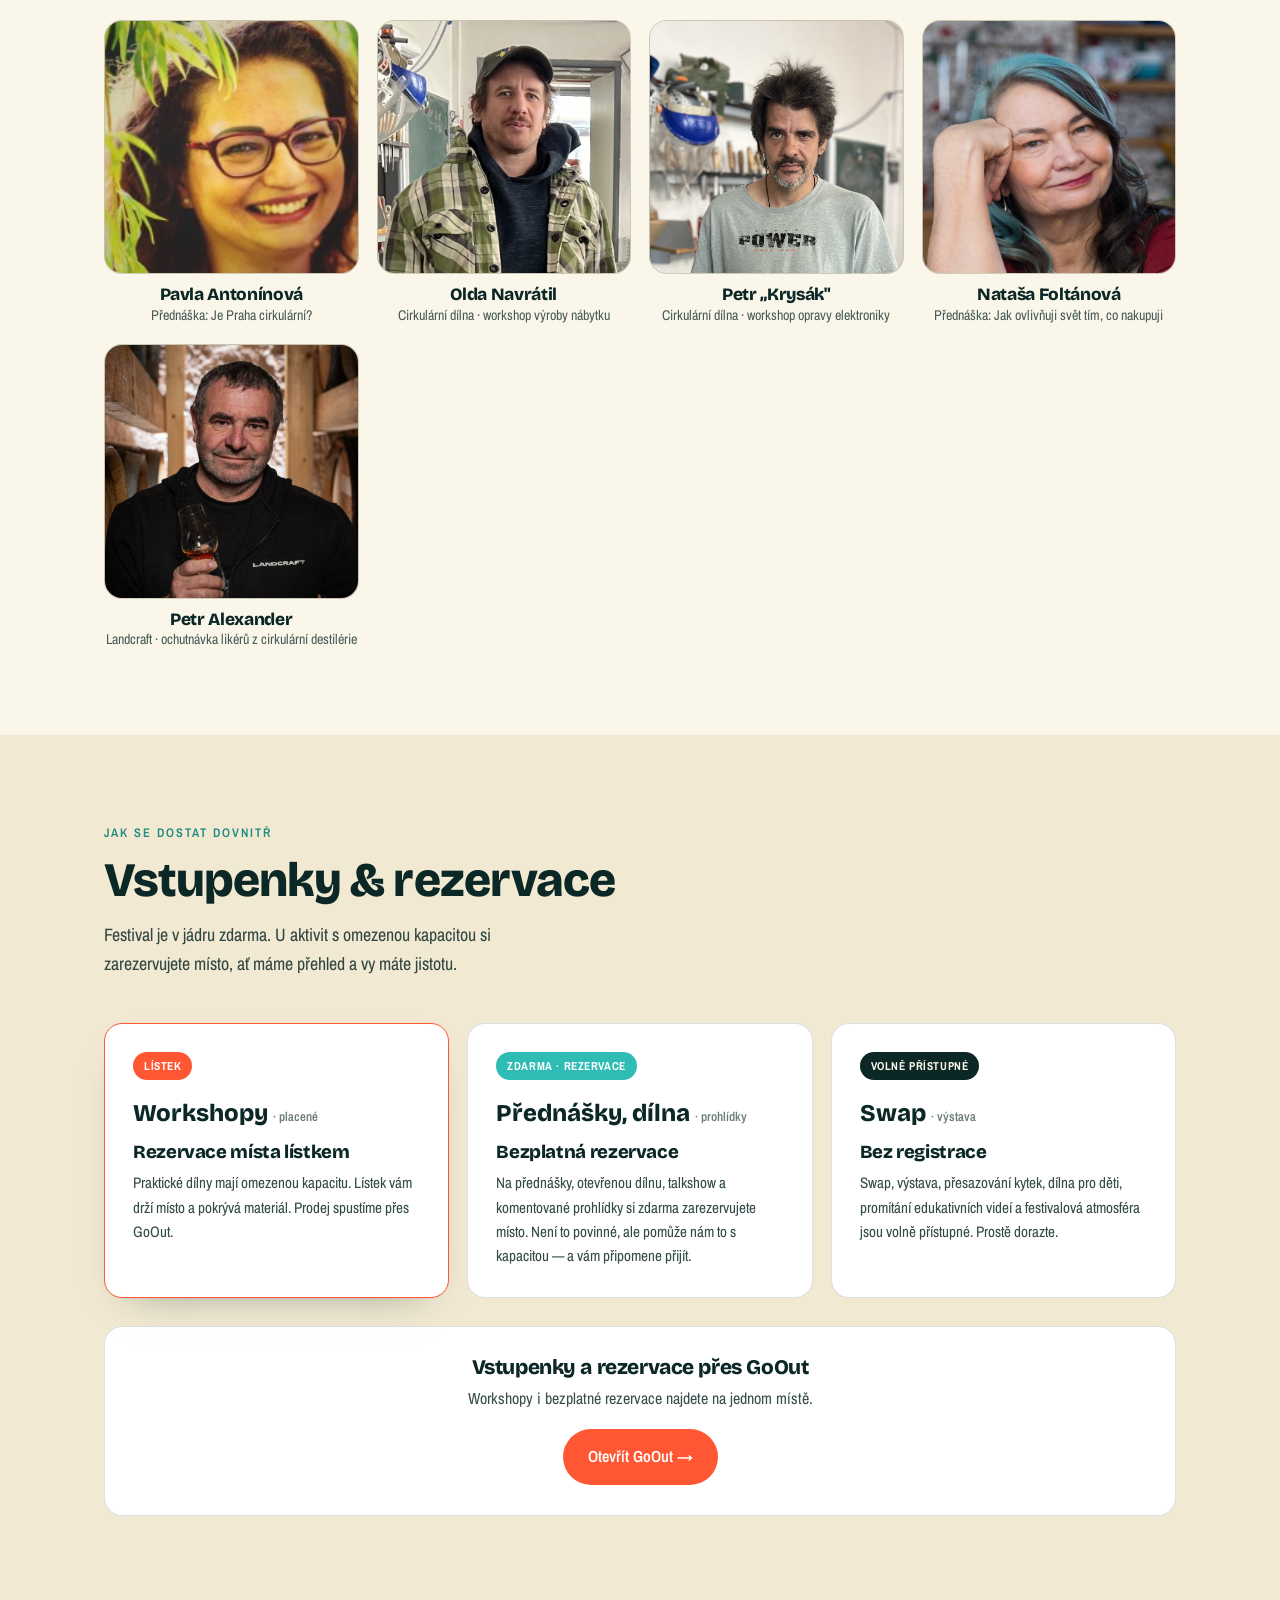
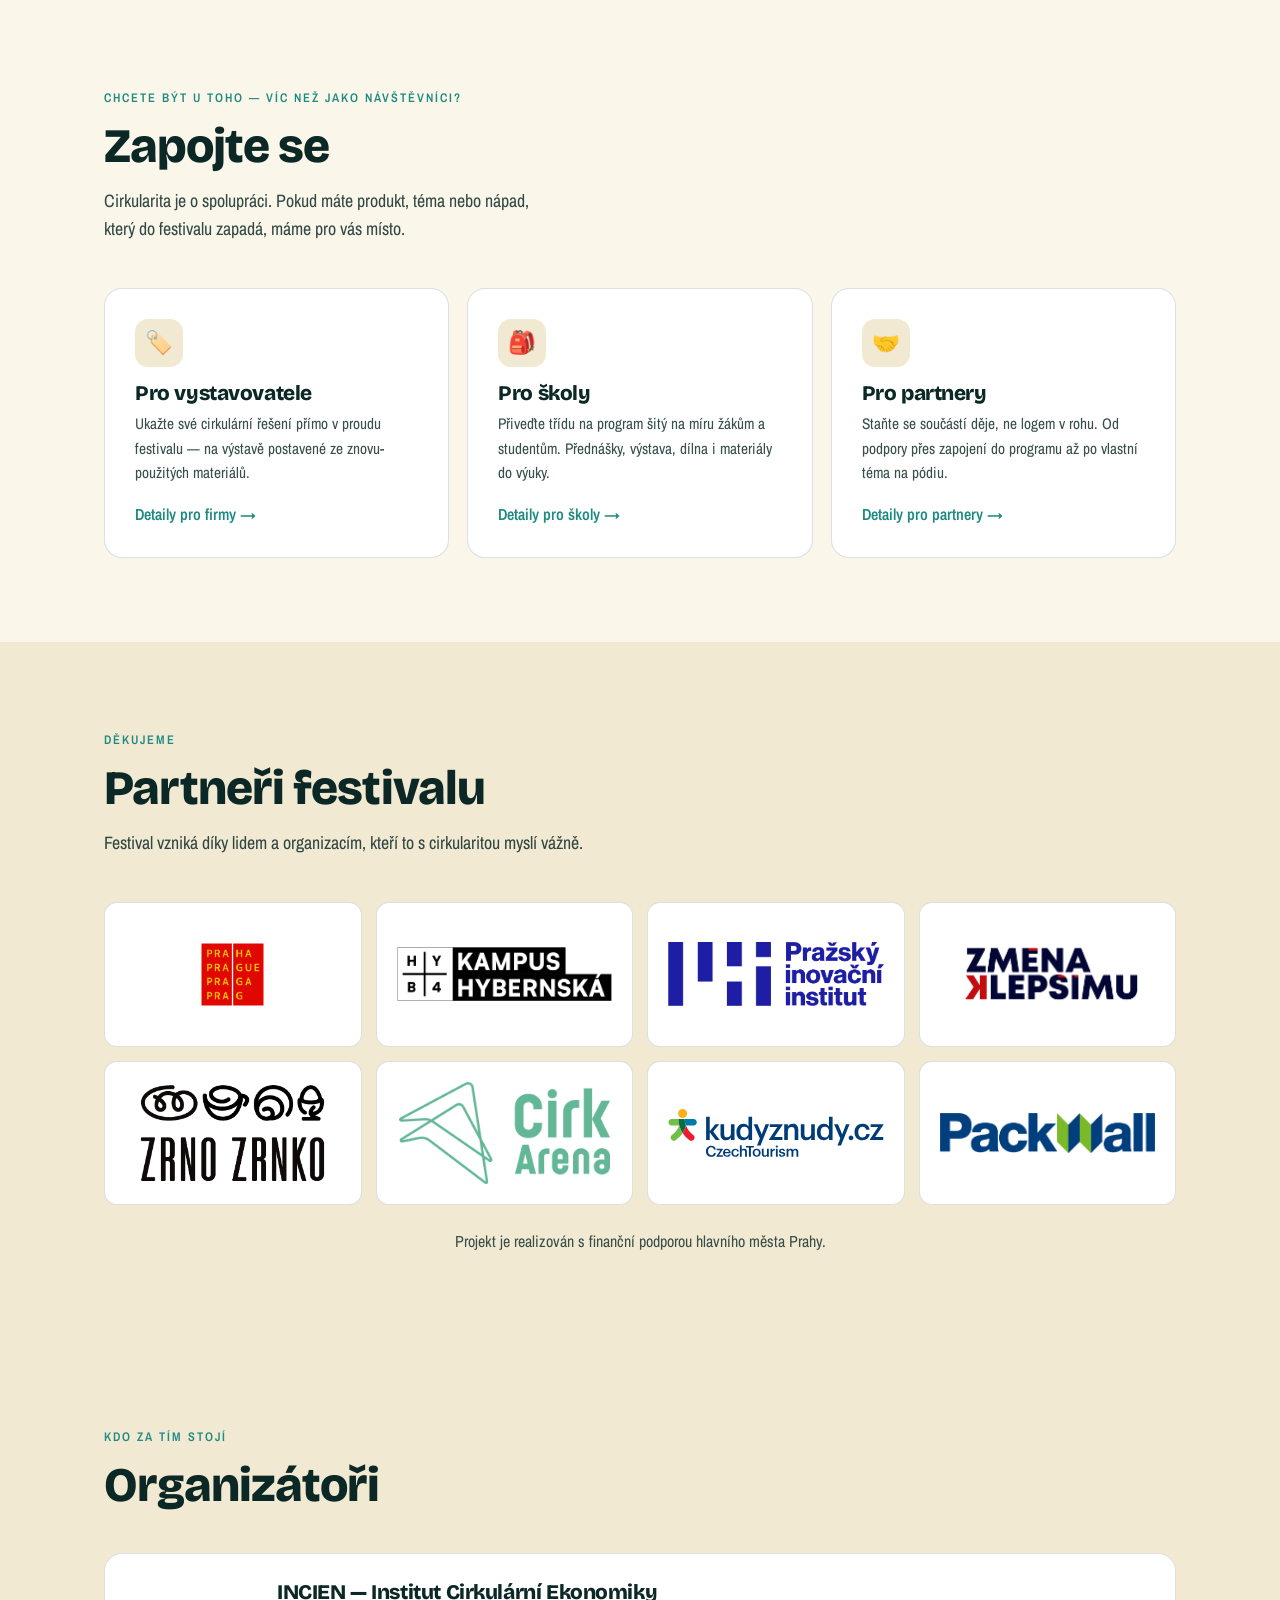
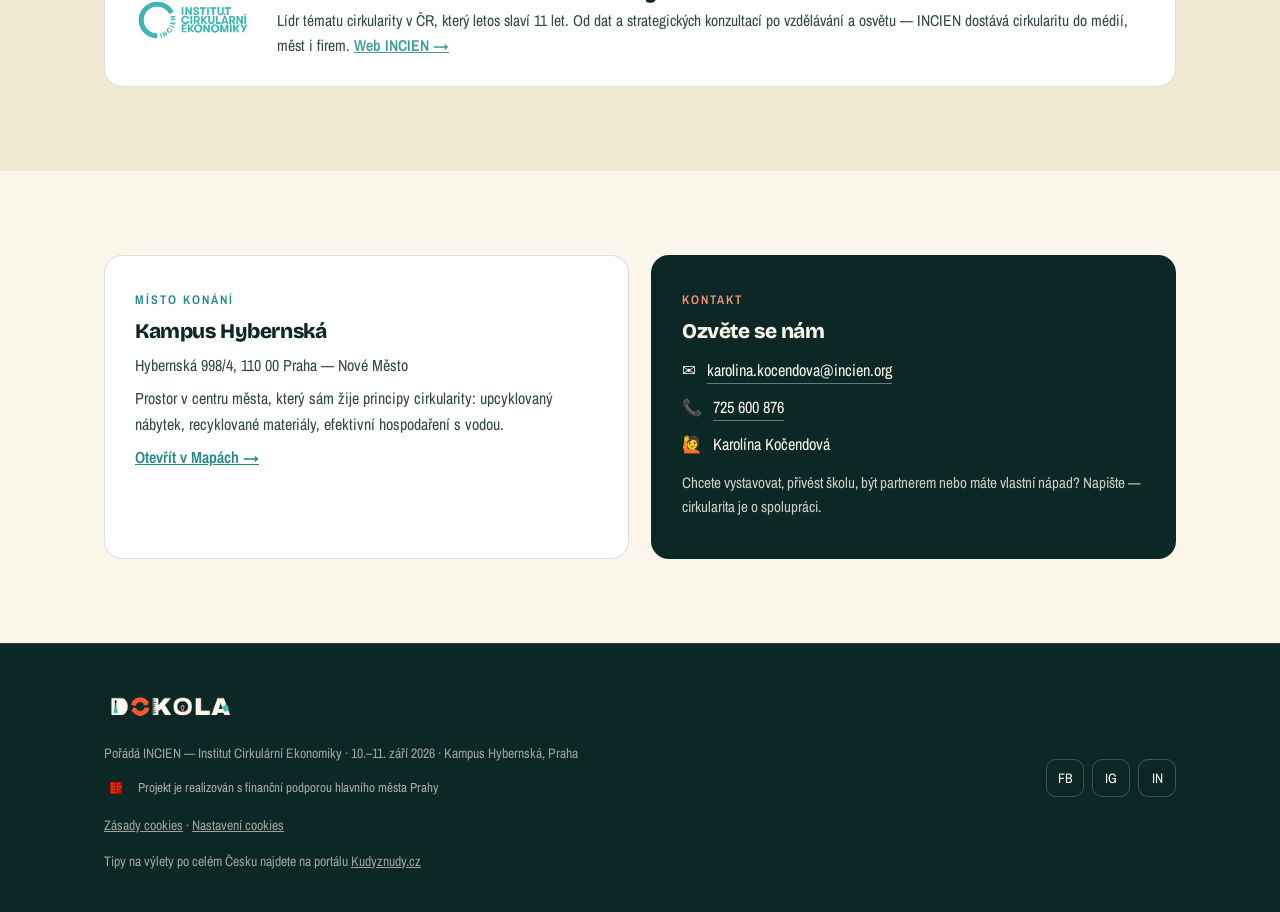
==== commit e7e06d33: "Merge screenings into one item, reorder program, fix fashion show credits Merges the two all-day scr" ====
--- a/index.html
+++ b/index.html
@@ -198,6 +198,105 @@
     </div>
 
     <div class="prog-day" data-day="ct">
+      <details class="prog-item" data-cat="prednaska">
+        <summary><span class="pi-time">11:00</span><span class="pi-cat cat-prednaska">🎤 Přednáška</span><span class="pi-title">Míň mít, víc být: Cirkularita v každodenním životě</span><span class="pi-place">📍 A.0 Cirkulární hub</span><span class="pi-arrow">＋</span></summary>
+        <div class="pi-body">
+          <p>Co kdyby cirkulární ekonomika nebyla jen velké téma pro firmy, strategie a odpadové hospodářství, ale praktický návod pro každodenní život? Soňa Klepek Jonášová představí principy cirkularity lidsky, srozumitelně a na příkladech, které známe všichni: kdy se vyplatí věci pronajímat místo vlastnit, proč second hand nemusí být kompromis, ale chytrá první volba, jak prodloužit život věcem, které už máme, a kde zbytečně platíme za pohodlí jednorázovosti.</p>
+          <p style="opacity:.7;font-size:.85rem">Cena: zdarma · Kapacita: 60</p>
+          <p><b>Řečnice:</b> Soňa Klepek Jonášová — zakladatelka INCIEN a jedna z výrazných českých osobností v oblasti cirkulární ekonomiky a udržitelnosti. V INCIEN se zaměřuje na advokacii cirkulární ekonomiky, mimo jiné na projektu Partnerství PRO výstavbu bytových domů z nízkoemisních materiálů. Působí také ve výboru udržitelnosti Škoda Auto a ve správní radě Změna k lepšímu.</p>
+          <a href="https://goout.net/cs/min-mit-vic-byt-cirkularita-v-kazdodennim-zivote/szorvly/" target="_blank" rel="noopener" class="btn btn-primary btn-sm">Registrovat se zdarma →</a>
+        </div>
+      </details>
+      <details class="prog-item" data-cat="prednaska">
+        <summary><span class="pi-time">14:00</span><span class="pi-cat cat-prednaska">🎤 Přednáška</span><span class="pi-title">Je Praha cirkulární?</span><span class="pi-place">📍 A.0 Cirkulární hub</span><span class="pi-arrow">＋</span></summary>
+        <div class="pi-body">
+          <p>Praha si dala slib: dostat bioodpad z černých popelnic, rozšířit síť REUSE center, „železné neděle" nebo veřejné zakázky, kdy instituce nekupují jen to nejlevnější. Kolik z toho se zatím skutečně dostalo ze strategie do ulic a kde to zatím drhne? Pavla Antonínová, koordinátorka pro cirkulární ekonomiku HMP, vás provede tím, co v Praze reálně funguje, co se teprve rozjíždí a kde je největší prostor pro posun. Přednášku uzavře diskuze s publikem.</p>
+          <p style="opacity:.7;font-size:.85rem">Cena: zdarma · Kapacita: 60</p>
+          <p><b>Řečnice:</b> Pavla Antonínová (MHMP) — na Magistrátu hlavního města Prahy se věnuje odpadovému hospodářství a cirkulární ekonomice přes deset let. Stojí za přípravou a koordinací kroků Strategie hl. m. Prahy pro přechod na cirkulární ekonomiku (Cirkulární Praha 2030).</p>
+          <a href="https://goout.net/cs/je-praha-cirkularni/szprvly/" target="_blank" rel="noopener" class="btn btn-primary btn-sm">Registrovat se zdarma →</a>
+        </div>
+      </details>
+      <details class="prog-item" data-cat="dilna">
+        <summary><span class="pi-time">14:00–18:00</span><span class="pi-cat cat-dilna">🔧 Dílna</span><span class="pi-title">Otevřená dílna – nábytek &amp; opravy</span><span class="pi-place">📍 Cirkulární dílna</span><span class="pi-arrow">＋</span></summary>
+        <div class="pi-body">
+          <p>Máš doma rozviklanou židli, starý stůl nebo skříňku, která by ještě vydržela, kdyby dostala trochu péče? Přines to s sebou do Cirkulární dílny Kampusu Hybernská. Nářadí i konzultace máš k dispozici celé odpoledne — stačí přijít, kdykoliv se ti to hodí, a nechat si poradit, jak na to.</p>
+          <p style="opacity:.75;font-size:.9rem">Volně přístupné a zdarma, ale doporučujeme rezervaci.</p>
+          <a href="https://goout.net/cs/festival-dokola-dva-dny-kdy-cirkularita-ozije/szgrvly/" target="_blank" rel="noopener" class="btn btn-primary btn-sm">Registrace →</a>
+        </div>
+      </details>
+      <details class="prog-item" data-cat="swap">
+        <summary><span class="pi-time">14:00–17:00</span><span class="pi-cat cat-swap">👕 Swap</span><span class="pi-title">Konzultace stylingu s Janou Horejšovou (On the Boat)</span><span class="pi-place">📍 B.0 Garáž</span><span class="pi-arrow">＋</span></summary>
+        <div class="pi-body">
+          <p>Přines kousky ze svého šatníku, nebo se rovnou inspiruj tím, co najdeš u swapu — Jana Horejšová z On the Boat ti poradí, jak z nich (i z bazarového regálu) poskládat outfit, který sedí právě tobě.</p>
+          <p style="opacity:.75;font-size:.9rem">Volně přístupné a zdarma.</p>
+          <p><b>Kdo:</b> Jana Horejšová (On the Boat)</p>
+        </div>
+      </details>
+      <details class="prog-item" data-cat="debata">
+        <summary><span class="pi-time">15:00</span><span class="pi-cat cat-debata">💬 Debata</span><span class="pi-title">Je Praha cirkulární? – diskuze s veřejností</span><span class="pi-place">📍 C.0 Čítárna</span><span class="pi-arrow">＋</span></summary>
+        <div class="pi-body">
+          <p>Diskuze navazuje na přednášku Pavly Antonínové a otevírá ji všem — jak Prahu jako cirkulární město vnímáte vy? Co se vám na tom, co město dělá, líbí, a co vám naopak chybí?</p>
+          <p><b>Kdo:</b> Simona Babčáková (moderátorka), Zuzana Drhová (Pražský inovační institut), Pavla Antonínová (MHMP), Broňa Sitár Baboráková (zastupitelka MČ Praha 1, předsedkyně Výboru proti vylidňování centra a pro podporu komunitního života)</p>
+        </div>
+      </details>
+      <details class="prog-item" data-cat="workshop">
+        <summary><span class="pi-time">15:00–17:00</span><span class="pi-cat cat-workshop">✂️ Workshop</span><span class="pi-title">Upcykluj a vyrob si kousek nábytku <small>(300 Kč)</small></span><span class="pi-place">📍 Cirkulární dílna</span><span class="pi-arrow">＋</span></summary>
+        <div class="pi-body">
+          <p>Prkénko, věšák, nebo rovnou truhlík na balkonové kytky — vyber si, co chceš vyrobit, a Olda z Cirkulární dílny tě naučí základy práce se dřevem. Nepracujeme s novým materiálem, ale se zbytky a odřezky, které by jinak skončily jako odpad. Žádné předchozí zkušenosti nejsou potřeba, jen chuť něco si postavit vlastníma rukama.</p>
+          <p style="opacity:.7;font-size:.85rem">Cena: 300 Kč · Kapacita: 10</p>
+          <p><b>Lektor:</b> Olda Navrátil (Cirkulární dílna) — Cirkulární dílna propojuje učení, komunitu, tvoření a cirkulární ekonomiku. Právě tady vznikla během rekonstrukce velká část nábytku, kterým je Kampus Hybernská vybaven.</p>
+          <a href="https://goout.net/cs/upcykluj-a-vyrob-si-kousek-nabytku-workshop-v-cirkularni-dilne-s-oldou/szhrvly/" target="_blank" rel="noopener" class="btn btn-primary btn-sm">Registrace →</a>
+        </div>
+      </details>
+      <details class="prog-item" data-cat="dilna">
+        <summary><span class="pi-time">15:30–17:00</span><span class="pi-cat cat-dilna">🔧 Dílna</span><span class="pi-title">Otevřená dílna šití s Vedu Clothing a Gratis Market</span><span class="pi-place">📍 D.1 Ateliér</span><span class="pi-arrow">＋</span></summary>
+        <div class="pi-body">
+          <p>Před workshopem: přines si oblečení, které potřebuje opravit nebo upravit, a Vedu mu dá druhý život přímo na místě — bez objednání a bez registrace.</p>
+          <p style="opacity:.75;font-size:.9rem">Volně přístupné a zdarma.</p>
+        </div>
+      </details>
+      <details class="prog-item" data-cat="prednaska">
+        <summary><span class="pi-time">16:00</span><span class="pi-cat cat-prednaska">🎤 Přednáška</span><span class="pi-title">„Peníze jako volební lístek" — jak ovlivňuji svět tím, co nakupuji</span><span class="pi-place">📍 A.0 Cirkulární hub</span><span class="pi-arrow">＋</span></summary>
+        <div class="pi-body">
+          <p>Každý nákup je vlastně hlas. Rozhoduješ, jaké firmy, jaké postupy a jaký svět chceš svými penězi podpořit. Nataša Foltánová ukáže, jak funguje síla spotřebitelské volby v praxi a jak i malá každodenní rozhodnutí dokážou v součtu měnit trh. Žádné moralizování — jen konkrétní návod, jak nakupovat s rozmyslem.</p>
+          <p style="opacity:.7;font-size:.85rem">Cena: zdarma · Kapacita: 60</p>
+          <p><b>Řečnice:</b> Nataša Foltánová (zakladatelka značky Natasha, Tierra Verde) — ekologické drogerii se věnuje skoro 20 let. V roce 2008 založila firmu Tierra Verde a značku YELLOW &amp; BLUE, dnes pod vlastním jménem vede značku Natasha.</p>
+          <a href="https://goout.net/cs/penize-jako-volebni-listek-jak-ovlivnuji-svet-tim-co-nakupuji/szyrvly/" target="_blank" rel="noopener" class="btn btn-primary btn-sm">Registrovat se zdarma →</a>
+        </div>
+      </details>
+      <details class="prog-item" data-cat="workshop">
+        <summary><span class="pi-time">17:00</span><span class="pi-cat cat-workshop">✂️ Workshop</span><span class="pi-title">„Z manžety klíčenka" – workshop šití <small>(300 Kč)</small></span><span class="pi-place">📍 D.1 Ateliér</span><span class="pi-arrow">＋</span></summary>
+        <div class="pi-body">
+          <p>Ze starých manžet od košile vykouzlíme klíčenku s kapsičkou — a u toho tě naučím základy šití na stroji. Klíčenka je ideální na drobnosti, které chceš mít pořád po ruce: sáčky pro pejsaře, rtěnku, náplast nebo drobné mince. Nemusíš umět vůbec nic — workshop je stavěný pro úplné začátečníky, provedu tě krok za krokem celým procesem a odejdeš s vlastní, originální klíčenkou. Manžety budou k dispozici na místě.</p>
+          <p style="opacity:.7;font-size:.85rem">Cena: 300 Kč · Kapacita: 12</p>
+          <p><b>Lektorka:</b> Veronika Dušková (@vedu_clothing) — šití je jejím koníčkem od roku 2019, od roku 2022 ho i studuje. Svoje nadšení, tipy a triky sdílí čtvrtým rokem s tisíci lidmi na sociálních sítích.</p>
+          <a href="https://goout.net/cs/z-manzety-klicenka-upcyklacni-workshop-pro-uplne-zacatecniky-s-vedu/szjrvly/" target="_blank" rel="noopener" class="btn btn-primary btn-sm">Registrace →</a>
+        </div>
+      </details>
+      <details class="prog-item" data-cat="debata">
+        <summary><span class="pi-time">17:00</span><span class="pi-cat cat-debata">💬 Debata</span><span class="pi-title">Let's Get Circular – Talkshow s Jitkou Nováčkovou</span><span class="pi-place">📍 A.0 Cirkulární hub</span><span class="pi-arrow">＋</span></summary>
+        <div class="pi-body">
+          <p>Třídí doma odpad, i když se nikdo nedívá? Jak vypadá jejich šatník? A jak vidí naší budoucnost? Jitka Nováčková si zve hosty do křesla, aby zjistila, jak moc (a jak upřímně) se jim cirkularita prolíná do každodenního života.</p>
+          <p style="opacity:.7;font-size:.85rem">Cena: zdarma · Kapacita: 60</p>
+          <p><b>Kdo:</b> Jitka Nováčková (moderátorka), Simona Babčáková, Soňa Klepek Jonášová a další</p>
+          <a href="https://goout.net/cs/let-s-get-circular-talkshow-s-jitkou-novackovou/szasvly/" target="_blank" rel="noopener" class="btn btn-primary btn-sm">Registrovat se zdarma →</a>
+        </div>
+      </details>
+      <details class="prog-item" data-cat="moda">
+        <summary><span class="pi-time">19:00</span><span class="pi-cat cat-moda">📸 Móda</span><span class="pi-title">Přehlídka upcyklované módy</span><span class="pi-place">📍 A.0 Cirkulární hub</span><span class="pi-arrow">＋</span></summary>
+        <div class="pi-body">
+          <p><b>Kdo:</b> Jana Horejšová, Kamila Vodochodská</p>
+          <p style="opacity:.75;font-size:.9rem">Pouze na rezervaci.</p>
+          <a href="https://goout.net/cs/festival-dokola-dva-dny-kdy-cirkularita-ozije/szgrvly/" target="_blank" rel="noopener" class="btn btn-primary btn-sm">Registrace →</a>
+        </div>
+      </details>
+      <details class="prog-item" data-cat="dalsi">
+        <summary><span class="pi-time">19:00</span><span class="pi-cat cat-dalsi">✦ Další</span><span class="pi-title">Večírek INCIEN</span><span class="pi-place">📍 A.0 Cirkulární hub</span><span class="pi-arrow">＋</span></summary>
+        <div class="pi-body">
+          <p>Slavnostní večer pro zvané hosty, partnery a přátele — reflexe 11 let cirkularity v Česku.</p>
+          <p style="opacity:.75;font-size:.9rem">Pokud vám pozvánka nedorazila, a rádi byste na večírek dorazili, ozvěte se nám na <a href="mailto:karolina.kocendova@incien.org">karolina.kocendova@incien.org</a>.</p>
+        </div>
+      </details>
       <details class="prog-item" data-cat="workshop">
         <summary><span class="pi-time">Dopoledne</span><span class="pi-cat cat-workshop">✂️ Workshop</span><span class="pi-title">„Co dělat se zbytky z kuchyně?" <small>(pro školy)</small></span><span class="pi-place">📍 Cirkulární dílna</span><span class="pi-arrow">＋</span></summary>
         <div class="pi-body">
@@ -217,12 +316,11 @@
         </div>
       </details>
       <details class="prog-item" data-cat="dalsi">
-        <summary><span class="pi-time">Celý den</span><span class="pi-cat cat-dalsi">✦ Další</span><span class="pi-title">Promítání Cirkademie</span><span class="pi-place">📍 C.0 Čítárna</span><span class="pi-arrow">＋</span></summary>
-        <div class="pi-body"><p style="opacity:.75;font-size:.9rem">Vzdělávací seriál o cirkulární ekonomice — pouštíme v smyčce po celý den, přijďte se kdykoliv zastavit. Čas upřesníme.</p></div>
-      </details>
-      <details class="prog-item" data-cat="dalsi">
-        <summary><span class="pi-time">Celý den</span><span class="pi-cat cat-dalsi">✦ Další</span><span class="pi-title">Promítání minisérie Od Odpadu k pokladu</span><span class="pi-place">📍 C.0 Čítárna</span><span class="pi-arrow">＋</span></summary>
-        <div class="pi-body"><p style="opacity:.75;font-size:.9rem">Krátká dokumentární minisérie o cestě odpadu zpátky do oběhu — pouštíme v smyčce po celý den, přijďte se kdykoliv zastavit. Čas upřesníme.</p></div>
+        <summary><span class="pi-time">Celý den</span><span class="pi-cat cat-dalsi">✦ Další</span><span class="pi-title">Promítání: Cirkademie a Od Odpadu k pokladu</span><span class="pi-place">📍 C.0 Čítárna</span><span class="pi-arrow">＋</span></summary>
+        <div class="pi-body">
+          <p>Vzdělávací seriál Cirkademie o cirkulární ekonomice, krátká dokumentární minisérie Od Odpadu k pokladu o cestě odpadu zpátky do oběhu a videa o modulárním stavebnictví od KOMA MODULAR — pouštíme ve smyčce po celý den, přijďte se kdykoliv zastavit.</p>
+          <p style="opacity:.75;font-size:.9rem">Volně přístupné a zdarma.</p>
+        </div>
       </details>
       <details class="prog-item" data-cat="vystava">
         <summary><span class="pi-time">Celý den</span><span class="pi-cat cat-vystava">💡 Výstava</span><span class="pi-title">Výstava cirkulárních řešení</span><span class="pi-place">📍 A.0 Cirkulární hub</span><span class="pi-arrow">＋</span></summary>
@@ -245,109 +343,94 @@
           <p><b>Kdo:</b> Kokoza</p>
         </div>
       </details>
+      <button class="prog-more" type="button">Zobrazit další body programu ↓</button>
+    </div>
+
+    <div class="prog-day" data-day="pa" hidden>
+      <details class="prog-item" data-cat="vystava">
+        <summary><span class="pi-time">9:00–18:00</span><span class="pi-cat cat-vystava">💡 Výstava</span><span class="pi-title">Kam co patří? — výstava nádob s Pražskými službami</span><span class="pi-place">📍 Přední dvůr</span><span class="pi-arrow">＋</span></summary>
+        <div class="pi-body">
+          <p>Papír, sklo, bioodpad, multikomodita, plech — pět barevných 240litrových nádob na tříděný odpad si přijedou představit Pražské služby. Zahrajeme si s dětmi edukativní hru Kam co patří, a kdo uhodne správně, odnese si domů miniaturu popelničky.</p>
+          <p style="opacity:.75;font-size:.9rem">Volně přístupné a zdarma.</p>
+          <p><b>Kdo:</b> Pražské služby</p>
+        </div>
+      </details>
+      <details class="prog-item" data-cat="dilna">
+        <summary><span class="pi-time">9:00–12:30</span><span class="pi-cat cat-dilna">🔧 Dílna</span><span class="pi-title">Polytechnická dílna pro děti</span><span class="pi-place">📍 Přední dvůr</span><span class="pi-arrow">＋</span></summary>
+        <div class="pi-body">
+          <p>Šikovné ruce se hodí v každém věku. Děti si na dvoře vyzkouší základy práce s nářadím a materiálem pod dohledem lektorů — hravou formou a bez tlaku na výsledek.</p>
+          <p style="opacity:.75;font-size:.9rem">Volně přístupné a zdarma.</p>
+        </div>
+      </details>
+      <details class="prog-item" data-cat="debata">
+        <summary><span class="pi-time">9:30</span><span class="pi-cat cat-debata">💬 Debata</span><span class="pi-title">Kulatý stůl: Cirkularita ve veřejných zakázkách</span><span class="pi-place">📍 A.2 Zasedačka</span><span class="pi-arrow">＋</span></summary>
+        <div class="pi-body">
+          <p><b>Od jednoho příkladu k běžné praxi:</b> jak dostat cirkularitu do veřejných zakázek ve stavebnictví napříč Prahou? Na příkladu rekonstrukce Pragerových kostek — první cirkulární rekonstrukce realizované veřejným zadavatelem v Praze — se ptáme, co brání tomu, aby se z výjimky stalo pravidlo. Řeč bude o materiálovém katastru Prahy, metodice odpovědného zadávání i blížící se povinnosti cirkulárních kritérií ve veřejných zakázkách.</p>
+          <p><b>Facilitace:</b> Soňa Klepek Jonášová</p>
+          <p><b>Kdo:</b> INCIEN, Pražský inovační institut (PII)</p>
+          <p style="opacity:.75;font-size:.9rem">Uzavřená akce, jen na pozvánky.</p>
+        </div>
+      </details>
       <details class="prog-item" data-cat="prednaska">
-        <summary><span class="pi-time">11:00</span><span class="pi-cat cat-prednaska">🎤 Přednáška</span><span class="pi-title">Míň mít, víc být: Cirkularita v každodenním životě</span><span class="pi-place">📍 A.0 Cirkulární hub</span><span class="pi-arrow">＋</span></summary>
-        <div class="pi-body">
-          <p>Co kdyby cirkulární ekonomika nebyla jen velké téma pro firmy, strategie a odpadové hospodářství, ale praktický návod pro každodenní život? Soňa Klepek Jonášová představí principy cirkularity lidsky, srozumitelně a na příkladech, které známe všichni: kdy se vyplatí věci pronajímat místo vlastnit, proč second hand nemusí být kompromis, ale chytrá první volba, jak prodloužit život věcem, které už máme, a kde zbytečně platíme za pohodlí jednorázovosti.</p>
+        <summary><span class="pi-time">11:00</span><span class="pi-cat cat-prednaska">🎤 Přednáška</span><span class="pi-title">10 důvodů proč cirkularita dává smysl</span><span class="pi-place">📍 A.0 Cirkulární hub</span><span class="pi-arrow">＋</span></summary>
+        <div class="pi-body">
+          <p>Průměrná čtyřčlenná rodina v Česku ročně vyhodí jídlo za víc než 14 000 Kč. Uživatelé Vinted loni ušetřili 21,6 miliardy eur tím, že nekupovali nové kousky oblečení. A cirkulární ekonomika by v Česku mohla vytvořit až 150 tisíc nových pracovních míst. Michaela Kloudová vybrala deset důvodů, po kterých se možná na svůj nákup, práci i město, ve kterém žiješ, podíváš trochu jinak.</p>
           <p style="opacity:.7;font-size:.85rem">Cena: zdarma · Kapacita: 60</p>
-          <p><b>Řečnice:</b> Soňa Klepek Jonášová — zakladatelka INCIEN a jedna z výrazných českých osobností v oblasti cirkulární ekonomiky a udržitelnosti. V INCIEN se zaměřuje na advokacii cirkulární ekonomiky, mimo jiné na projektu Partnerství PRO výstavbu bytových domů z nízkoemisních materiálů. Působí také ve výboru udržitelnosti Škoda Auto a ve správní radě Změna k lepšímu.</p>
-          <a href="https://goout.net/cs/min-mit-vic-byt-cirkularita-v-kazdodennim-zivote/szorvly/" target="_blank" rel="noopener" class="btn btn-primary btn-sm">Registrovat se zdarma →</a>
+          <p><b>Řečnice:</b> Michaela Kloudová (ředitelka INCIEN) — vede INCIEN od roku 2024 a přináší zkušenosti z byznysu i startupového světa. Založila startup Genster, který dotáhla na roční obrat kolem milionu eur a 35členný tým. Stála také u zrodu prvního cirkulárního obchoďáku No Neke.</p>
+          <a href="https://goout.net/cs/10-duvodu-proc-cirkularita-dava-smysl/szcsvly/" target="_blank" rel="noopener" class="btn btn-primary btn-sm">Registrovat se zdarma →</a>
         </div>
       </details>
       <details class="prog-item" data-cat="prednaska">
-        <summary><span class="pi-time">14:00</span><span class="pi-cat cat-prednaska">🎤 Přednáška</span><span class="pi-title">Je Praha cirkulární?</span><span class="pi-place">📍 A.0 Cirkulární hub</span><span class="pi-arrow">＋</span></summary>
-        <div class="pi-body">
-          <p>Praha si dala slib: dostat bioodpad z černých popelnic, rozšířit síť REUSE center, „železné neděle" nebo veřejné zakázky, kdy instituce nekupují jen to nejlevnější. Kolik z toho se zatím skutečně dostalo ze strategie do ulic a kde to zatím drhne? Pavla Antonínová, koordinátorka pro cirkulární ekonomiku HMP, vás provede tím, co v Praze reálně funguje, co se teprve rozjíždí a kde je největší prostor pro posun. Přednášku uzavře diskuze s publikem.</p>
+        <summary><span class="pi-time">13:00</span><span class="pi-cat cat-prednaska">🎤 Přednáška</span><span class="pi-title">Jak vypadá cirkulární obec?</span><span class="pi-place">📍 A.0 Cirkulární hub</span><span class="pi-arrow">＋</span></summary>
+        <div class="pi-body">
+          <p>Cirkulární ekonomika nemusí být jen pro velká města s experty a miliony v rozpočtu. Co třeba předcházení odpadu na akcích a festivalech, re-use centrum, knihovna věcí místo koupě, nebo odpadové hospodářství, které funguje o třídu líp? Cirkulární hub P-PINK (Pardubice) v rámci evropského projektu CHEERS4EU zmapoval, jak si s cirkularitou poradila menší česká města, a přijede ukázat, co z jejich zkušenosti může inspirovat i Prahu.</p>
           <p style="opacity:.7;font-size:.85rem">Cena: zdarma · Kapacita: 60</p>
-          <p><b>Řečnice:</b> Pavla Antonínová (MHMP) — na Magistrátu hlavního města Prahy se věnuje odpadovému hospodářství a cirkulární ekonomice přes deset let. Stojí za přípravou a koordinací kroků Strategie hl. m. Prahy pro přechod na cirkulární ekonomiku (Cirkulární Praha 2030).</p>
-          <a href="https://goout.net/cs/je-praha-cirkularni/szprvly/" target="_blank" rel="noopener" class="btn btn-primary btn-sm">Registrovat se zdarma →</a>
+          <p><b>Řečníci:</b> Cirkulární hub P-PINK (Pardubice) — vzniká pod Pardubickým podnikatelským inkubátorem (P-PINK) jako pilotní projekt evropského programu CHEERS4EU (Interreg Europe). Pomáhá obcím, firmám, organizacím a veřejnosti v Pardubickém kraji najít cestu k cirkulární ekonomice.</p>
+          <a href="https://goout.net/cs/jak-vypada-cirkularni-obec/szbsvly/" target="_blank" rel="noopener" class="btn btn-primary btn-sm">Registrovat se zdarma →</a>
         </div>
       </details>
       <details class="prog-item" data-cat="dilna">
-        <summary><span class="pi-time">14:00–18:00</span><span class="pi-cat cat-dilna">🔧 Dílna</span><span class="pi-title">Otevřená dílna – nábytek &amp; opravy</span><span class="pi-place">📍 Cirkulární dílna</span><span class="pi-arrow">＋</span></summary>
-        <div class="pi-body">
-          <p>Máš doma rozviklanou židli, starý stůl nebo skříňku, která by ještě vydržela, kdyby dostala trochu péče? Přines to s sebou do Cirkulární dílny Kampusu Hybernská. Nářadí i konzultace máš k dispozici celé odpoledne — stačí přijít, kdykoliv se ti to hodí, a nechat si poradit, jak na to.</p>
-          <p style="opacity:.75;font-size:.9rem">Volně přístupné a zdarma, ale doporučujeme rezervaci.</p>
+        <summary><span class="pi-time">14:00–18:00</span><span class="pi-cat cat-dilna">🔧 Dílna</span><span class="pi-title">Otevřená dílna – oprav si elektroniku</span><span class="pi-place">📍 Cirkulární dílna</span><span class="pi-arrow">＋</span></summary>
+        <div class="pi-body">
+          <p>Fén, co přestal foukat. Toustovač, co už nefunguje. Než to hodíš do koše, zastav se v Cirkulární dílně Kampusu Hybernská a zkus to opravit. Poradíme, v čem je problém, a pokud to půjde, ukážeme ti, jak si spravit věc, na kterou by sis jinak musel koupit novou.</p>
+          <p style="opacity:.75;font-size:.9rem">Volný vstup, zdarma. Doporučujeme rezervaci.</p>
           <a href="https://goout.net/cs/festival-dokola-dva-dny-kdy-cirkularita-ozije/szgrvly/" target="_blank" rel="noopener" class="btn btn-primary btn-sm">Registrace →</a>
         </div>
       </details>
-      <details class="prog-item" data-cat="swap">
-        <summary><span class="pi-time">14:00–17:00</span><span class="pi-cat cat-swap">👕 Swap</span><span class="pi-title">Konzultace stylingu s Janou Horejšovou (On the Boat)</span><span class="pi-place">📍 B.0 Garáž</span><span class="pi-arrow">＋</span></summary>
-        <div class="pi-body">
-          <p>Přines kousky ze svého šatníku, nebo se rovnou inspiruj tím, co najdeš u swapu — Jana Horejšová z On the Boat ti poradí, jak z nich (i z bazarového regálu) poskládat outfit, který sedí právě tobě.</p>
-          <p style="opacity:.75;font-size:.9rem">Volně přístupné a zdarma.</p>
-          <p><b>Kdo:</b> Jana Horejšová (On the Boat)</p>
+      <details class="prog-item" data-cat="workshop">
+        <summary><span class="pi-time">15:00–17:00</span><span class="pi-cat cat-workshop">✂️ Workshop</span><span class="pi-title">Oprav si elektrický spotřebič <small>(300 Kč)</small></span><span class="pi-place">📍 Cirkulární dílna</span><span class="pi-arrow">＋</span></summary>
+        <div class="pi-body">
+          <p>Až 60 % výrobků na světě, které lidé vyhodí jako nefunkční, by šlo opravit bez náhradních dílů nebo za méně než 150 Kč. Přines si starý spotřebič, co doma jen zabírá místo, a Petr alias Krysák s tebou zjistí, v čem je problém, a pokud to půjde opravit, naučí tě jak — k tomu základy drobných domácích oprav.</p>
+          <p style="opacity:.7;font-size:.85rem">Cena: 300 Kč · Kapacita: 10</p>
+          <p><b>Lektor:</b> Petr alias Krysák (Cirkulární dílna) — Cirkulární dílna propojuje učení, komunitu, tvoření a cirkulární ekonomiku. Právě tady vznikla během rekonstrukce velká část nábytku, kterým je Kampus Hybernská vybaven.</p>
+          <a href="https://goout.net/cs/oprav-si-elektricky-spotrebic-workshop-v-cirkularni-dilne-s-krysakem/szlrvly/" target="_blank" rel="noopener" class="btn btn-primary btn-sm">Registrace →</a>
+        </div>
+      </details>
+      <details class="prog-item" data-cat="workshop">
+        <summary><span class="pi-time">17:00</span><span class="pi-cat cat-workshop">✂️ Workshop</span><span class="pi-title">„I zelenina má druhou šanci" — výroba kimchi <small>(300 Kč)</small></span><span class="pi-place">📍 Cirkulární dílna</span><span class="pi-arrow">＋</span></summary>
+        <div class="pi-body">
+          <p>Naučíš se udělat vlastní kimchi z toho, co by jinak skončilo v koši. Kokoza ti ukáže, jak funguje fermentace, proč je to jedna z nejstarších cirkulárních technologií na světě a jak si z ní udělat chytrou domácí rutinu. Na konci si odneseš plnou sklenici domů.</p>
+          <p style="opacity:.7;font-size:.85rem">Cena: 300 Kč · Kapacita: 10</p>
+          <p><b>Lektoři:</b> Kokoza — od roku 2012 pomáhají lidem z města kompostovat a pěstovat. Věří, že soužití člověka a přírody nejvíc podpoří šířením myšlenky uzavřeného cyklu jídla mezi širokou i odbornou veřejností.</p>
+          <a href="https://goout.net/cs/i-zelenina-ma-druhou-sanci-workshop-vyroby-kimchi-s-kokozou/sznrvly/" target="_blank" rel="noopener" class="btn btn-primary btn-sm">Registrace →</a>
+        </div>
+      </details>
+      <details class="prog-item" data-cat="dalsi">
+        <summary><span class="pi-time">18:00</span><span class="pi-cat cat-dalsi">✦ Další</span><span class="pi-title">Ochutnávka likérů s cirkulární destilérií Landcraft</span><span class="pi-place">📍 C.0 Čítárna</span><span class="pi-arrow">＋</span></summary>
+        <div class="pi-body">
+          <p>„Opravdu cirkulární umí být jen příroda. Ale právě ta je pro nás bezednou studnicí inspirace," říká o své práci chemik a destilatér Petr Alexander, který promluví nejen o cirkularitě, ale i o vůních vesmíru, evoluci a o našem soužití s bylinami. Součástí bude i ochutnávka jeho likérů.</p>
+          <p style="opacity:.75;font-size:.9rem">Volně přístupné a zdarma.</p>
+          <p><b>Kdo:</b> Petr Alexander (Landcraft)</p>
         </div>
       </details>
       <details class="prog-item" data-cat="debata">
-        <summary><span class="pi-time">15:00</span><span class="pi-cat cat-debata">💬 Debata</span><span class="pi-title">Je Praha cirkulární? – diskuze s veřejností</span><span class="pi-place">📍 C.0 Čítárna</span><span class="pi-arrow">＋</span></summary>
-        <div class="pi-body">
-          <p>Diskuze navazuje na přednášku Pavly Antonínové a otevírá ji všem — jak Prahu jako cirkulární město vnímáte vy? Co se vám na tom, co město dělá, líbí, a co vám naopak chybí?</p>
-          <p><b>Kdo:</b> Simona Babčáková (moderátorka), Zuzana Drhová (Pražský inovační institut), Pavla Antonínová (MHMP), Broňa Sitár Baboráková (zastupitelka MČ Praha 1, předsedkyně Výboru proti vylidňování centra a pro podporu komunitního života)</p>
-        </div>
-      </details>
-      <details class="prog-item" data-cat="workshop">
-        <summary><span class="pi-time">15:00–17:00</span><span class="pi-cat cat-workshop">✂️ Workshop</span><span class="pi-title">Upcykluj a vyrob si kousek nábytku <small>(300 Kč)</small></span><span class="pi-place">📍 Cirkulární dílna</span><span class="pi-arrow">＋</span></summary>
-        <div class="pi-body">
-          <p>Prkénko, věšák, nebo rovnou truhlík na balkonové kytky — vyber si, co chceš vyrobit, a Olda z Cirkulární dílny tě naučí základy práce se dřevem. Nepracujeme s novým materiálem, ale se zbytky a odřezky, které by jinak skončily jako odpad. Žádné předchozí zkušenosti nejsou potřeba, jen chuť něco si postavit vlastníma rukama.</p>
-          <p style="opacity:.7;font-size:.85rem">Cena: 300 Kč · Kapacita: 10</p>
-          <p><b>Lektor:</b> Olda Navrátil (Cirkulární dílna) — Cirkulární dílna propojuje učení, komunitu, tvoření a cirkulární ekonomiku. Právě tady vznikla během rekonstrukce velká část nábytku, kterým je Kampus Hybernská vybaven.</p>
-          <a href="https://goout.net/cs/upcykluj-a-vyrob-si-kousek-nabytku-workshop-v-cirkularni-dilne-s-oldou/szhrvly/" target="_blank" rel="noopener" class="btn btn-primary btn-sm">Registrace →</a>
-        </div>
-      </details>
-      <details class="prog-item" data-cat="dilna">
-        <summary><span class="pi-time">15:30–17:00</span><span class="pi-cat cat-dilna">🔧 Dílna</span><span class="pi-title">Otevřená dílna šití s Vedu Clothing a Gratis Market</span><span class="pi-place">📍 D.1 Ateliér</span><span class="pi-arrow">＋</span></summary>
-        <div class="pi-body">
-          <p>Před workshopem: přines si oblečení, které potřebuje opravit nebo upravit, a Vedu mu dá druhý život přímo na místě — bez objednání a bez registrace.</p>
-          <p style="opacity:.75;font-size:.9rem">Volně přístupné a zdarma.</p>
-        </div>
-      </details>
-      <details class="prog-item" data-cat="prednaska">
-        <summary><span class="pi-time">16:00</span><span class="pi-cat cat-prednaska">🎤 Přednáška</span><span class="pi-title">„Peníze jako volební lístek" — jak ovlivňuji svět tím, co nakupuji</span><span class="pi-place">📍 A.0 Cirkulární hub</span><span class="pi-arrow">＋</span></summary>
-        <div class="pi-body">
-          <p>Každý nákup je vlastně hlas. Rozhoduješ, jaké firmy, jaké postupy a jaký svět chceš svými penězi podpořit. Nataša Foltánová ukáže, jak funguje síla spotřebitelské volby v praxi a jak i malá každodenní rozhodnutí dokážou v součtu měnit trh. Žádné moralizování — jen konkrétní návod, jak nakupovat s rozmyslem.</p>
-          <p style="opacity:.7;font-size:.85rem">Cena: zdarma · Kapacita: 60</p>
-          <p><b>Řečnice:</b> Nataša Foltánová (zakladatelka značky Natasha, Tierra Verde) — ekologické drogerii se věnuje skoro 20 let. V roce 2008 založila firmu Tierra Verde a značku YELLOW &amp; BLUE, dnes pod vlastním jménem vede značku Natasha.</p>
-          <a href="https://goout.net/cs/penize-jako-volebni-listek-jak-ovlivnuji-svet-tim-co-nakupuji/szyrvly/" target="_blank" rel="noopener" class="btn btn-primary btn-sm">Registrovat se zdarma →</a>
-        </div>
-      </details>
-      <details class="prog-item" data-cat="workshop">
-        <summary><span class="pi-time">17:00</span><span class="pi-cat cat-workshop">✂️ Workshop</span><span class="pi-title">„Z manžety klíčenka" – workshop šití <small>(300 Kč)</small></span><span class="pi-place">📍 D.1 Ateliér</span><span class="pi-arrow">＋</span></summary>
-        <div class="pi-body">
-          <p>Ze starých manžet od košile vykouzlíme klíčenku s kapsičkou — a u toho tě naučím základy šití na stroji. Klíčenka je ideální na drobnosti, které chceš mít pořád po ruce: sáčky pro pejsaře, rtěnku, náplast nebo drobné mince. Nemusíš umět vůbec nic — workshop je stavěný pro úplné začátečníky, provedu tě krok za krokem celým procesem a odejdeš s vlastní, originální klíčenkou. Manžety budou k dispozici na místě.</p>
-          <p style="opacity:.7;font-size:.85rem">Cena: 300 Kč · Kapacita: 12</p>
-          <p><b>Lektorka:</b> Veronika Dušková (@vedu_clothing) — šití je jejím koníčkem od roku 2019, od roku 2022 ho i studuje. Svoje nadšení, tipy a triky sdílí čtvrtým rokem s tisíci lidmi na sociálních sítích.</p>
-          <a href="https://goout.net/cs/z-manzety-klicenka-upcyklacni-workshop-pro-uplne-zacatecniky-s-vedu/szjrvly/" target="_blank" rel="noopener" class="btn btn-primary btn-sm">Registrace →</a>
-        </div>
-      </details>
-      <details class="prog-item" data-cat="debata">
-        <summary><span class="pi-time">17:00</span><span class="pi-cat cat-debata">💬 Debata</span><span class="pi-title">Let's Get Circular – Talkshow s Jitkou Nováčkovou</span><span class="pi-place">📍 A.0 Cirkulární hub</span><span class="pi-arrow">＋</span></summary>
-        <div class="pi-body">
-          <p>Třídí doma odpad, i když se nikdo nedívá? Jak vypadá jejich šatník? A jak vidí naší budoucnost? Jitka Nováčková si zve hosty do křesla, aby zjistila, jak moc (a jak upřímně) se jim cirkularita prolíná do každodenního života.</p>
-          <p style="opacity:.7;font-size:.85rem">Cena: zdarma · Kapacita: 60</p>
-          <p><b>Kdo:</b> Jitka Nováčková (moderátorka), Simona Babčáková, Soňa Klepek Jonášová a další</p>
-          <a href="https://goout.net/cs/let-s-get-circular-talkshow-s-jitkou-novackovou/szasvly/" target="_blank" rel="noopener" class="btn btn-primary btn-sm">Registrovat se zdarma →</a>
-        </div>
-      </details>
-      <details class="prog-item" data-cat="moda">
-        <summary><span class="pi-time">19:00</span><span class="pi-cat cat-moda">📸 Móda</span><span class="pi-title">Přehlídka upcyklované módy</span><span class="pi-place">📍 A.0 Cirkulární hub</span><span class="pi-arrow">＋</span></summary>
-        <div class="pi-body">
-          <p><b>Kdo:</b> Jana Horejšová, Kamila Vodochodská a další</p>
-          <p style="opacity:.75;font-size:.9rem">Pouze na rezervaci.</p>
-          <a href="https://goout.net/cs/festival-dokola-dva-dny-kdy-cirkularita-ozije/szgrvly/" target="_blank" rel="noopener" class="btn btn-primary btn-sm">Registrace →</a>
-        </div>
-      </details>
-      <details class="prog-item" data-cat="dalsi">
-        <summary><span class="pi-time">19:00</span><span class="pi-cat cat-dalsi">✦ Další</span><span class="pi-title">Večírek INCIEN</span><span class="pi-place">📍 A.0 Cirkulární hub</span><span class="pi-arrow">＋</span></summary>
-        <div class="pi-body">
-          <p>Slavnostní večer pro zvané hosty, partnery a přátele — reflexe 11 let cirkularity v Česku.</p>
-          <p style="opacity:.75;font-size:.9rem">Pokud vám pozvánka nedorazila, a rádi byste na večírek dorazili, ozvěte se nám na <a href="mailto:karolina.kocendova@incien.org">karolina.kocendova@incien.org</a>.</p>
-        </div>
-      </details>
-      <button class="prog-more" type="button">Zobrazit další body programu ↓</button>
-    </div>
-
-    <div class="prog-day" data-day="pa" hidden>
+        <summary><span class="pi-time">19:00</span><span class="pi-cat cat-debata">💬 Debata</span><span class="pi-title">Cirkulární stand-up</span><span class="pi-place">📍 A.0 Cirkulární hub</span><span class="pi-arrow">＋</span></summary>
+        <div class="pi-body">
+          <p>Co se pokazilo, to se zrecykluje do mikrofonu — a divák si domů mnohdy odnese i to, co nechtěl. Jak vypadá zero waste přístup k vlastním traumatům a jestli je smích obnovitelný zdroj, zjistíte v aréně plné humoru, kde budou cirkulovat Eli a Tali. Stand-up totiž podporuje vznikající výzkumné centrum CirkArena, což holky vítají. Podle jejich slov: „Prima, lepší, než kdyby to platila spalovna." A my s tím souhlasíme :))</p>
+          <p><b>Kdo:</b> Tady Tali, Eliška Soukupová</p>
+          <a href="https://goout.net/cs/cirkularni-stand-up-tali-a-elisky-soukupove/szlfamy/" target="_blank" rel="noopener" class="btn btn-primary btn-sm">Registrovat se zdarma →</a>
+        </div>
+      </details>
       <details class="prog-item" data-cat="workshop">
         <summary><span class="pi-time">Dopoledne</span><span class="pi-cat cat-workshop">✂️ Workshop</span><span class="pi-title">„Co dělat se zbytky z kuchyně?" <small>(pro školy)</small></span><span class="pi-place">📍 Cirkulární dílna</span><span class="pi-arrow">＋</span></summary>
         <div class="pi-body">
@@ -367,12 +450,11 @@
         </div>
       </details>
       <details class="prog-item" data-cat="dalsi">
-        <summary><span class="pi-time">Celý den</span><span class="pi-cat cat-dalsi">✦ Další</span><span class="pi-title">Promítání Cirkademie</span><span class="pi-place">📍 C.0 Čítárna</span><span class="pi-arrow">＋</span></summary>
-        <div class="pi-body"><p style="opacity:.75;font-size:.9rem">Vzdělávací seriál o cirkulární ekonomice — pouštíme v smyčce po celý den, přijďte se kdykoliv zastavit. Čas upřesníme.</p></div>
-      </details>
-      <details class="prog-item" data-cat="dalsi">
-        <summary><span class="pi-time">Celý den</span><span class="pi-cat cat-dalsi">✦ Další</span><span class="pi-title">Promítání minisérie Od Odpadu k pokladu</span><span class="pi-place">📍 C.0 Čítárna</span><span class="pi-arrow">＋</span></summary>
-        <div class="pi-body"><p style="opacity:.75;font-size:.9rem">Krátká dokumentární minisérie o cestě odpadu zpátky do oběhu — pouštíme v smyčce po celý den, přijďte se kdykoliv zastavit. Čas upřesníme.</p></div>
+        <summary><span class="pi-time">Celý den</span><span class="pi-cat cat-dalsi">✦ Další</span><span class="pi-title">Promítání: Cirkademie a Od Odpadu k pokladu</span><span class="pi-place">📍 C.0 Čítárna</span><span class="pi-arrow">＋</span></summary>
+        <div class="pi-body">
+          <p>Vzdělávací seriál Cirkademie o cirkulární ekonomice, krátká dokumentární minisérie Od Odpadu k pokladu o cestě odpadu zpátky do oběhu a videa o modulárním stavebnictví od KOMA MODULAR — pouštíme ve smyčce po celý den, přijďte se kdykoliv zastavit.</p>
+          <p style="opacity:.75;font-size:.9rem">Volně přístupné a zdarma.</p>
+        </div>
       </details>
       <details class="prog-item" data-cat="vystava">
         <summary><span class="pi-time">Celý den</span><span class="pi-cat cat-vystava">💡 Výstava</span><span class="pi-title">Výstava cirkulárních řešení</span><span class="pi-place">📍 A.0 Cirkulární hub</span><span class="pi-arrow">＋</span></summary>
@@ -381,14 +463,6 @@
           <p style="opacity:.75;font-size:.9rem">Volně přístupné a zdarma.</p>
         </div>
       </details>
-      <details class="prog-item" data-cat="vystava">
-        <summary><span class="pi-time">9:00–18:00</span><span class="pi-cat cat-vystava">💡 Výstava</span><span class="pi-title">Kam co patří? — výstava nádob s Pražskými službami</span><span class="pi-place">📍 Přední dvůr</span><span class="pi-arrow">＋</span></summary>
-        <div class="pi-body">
-          <p>Papír, sklo, bioodpad, multikomodita, plech — pět barevných 240litrových nádob na tříděný odpad si přijedou představit Pražské služby. Zahrajeme si s dětmi edukativní hru Kam co patří, a kdo uhodne správně, odnese si domů miniaturu popelničky.</p>
-          <p style="opacity:.75;font-size:.9rem">Volně přístupné a zdarma.</p>
-          <p><b>Kdo:</b> Pražské služby</p>
-        </div>
-      </details>
       <details class="prog-item" data-cat="swap">
         <summary><span class="pi-time">Celý den</span><span class="pi-cat cat-swap">👕 Swap</span><span class="pi-title">Swap &amp; komunitní bazar – Gratis Market</span><span class="pi-place">📍 B.0 Garáž</span><span class="pi-arrow">＋</span></summary>
         <div class="pi-body">
@@ -401,82 +475,6 @@
         <div class="pi-body">
           <p>Je září — ideální čas na nový začátek. Možná se právě stěhuješ, možná ti prostě všechno na balkoně nepřežilo dovolenou. :D Zastav se u stánku Kokozy ve dvoře, přivezou čerstvý kompost a společně si přesadíš nové kytky a seedbomby do truhlíku. Malý restart pro tvůj balkon nebo parapet, se kterým odejdeš rovnou domů.</p>
           <p><b>Kdo:</b> Kokoza</p>
-        </div>
-      </details>
-      <details class="prog-item" data-cat="dilna">
-        <summary><span class="pi-time">9:00–12:30</span><span class="pi-cat cat-dilna">🔧 Dílna</span><span class="pi-title">Polytechnická dílna pro děti</span><span class="pi-place">📍 Přední dvůr</span><span class="pi-arrow">＋</span></summary>
-        <div class="pi-body">
-          <p>Šikovné ruce se hodí v každém věku. Děti si na dvoře vyzkouší základy práce s nářadím a materiálem pod dohledem lektorů — hravou formou a bez tlaku na výsledek.</p>
-          <p style="opacity:.75;font-size:.9rem">Volně přístupné a zdarma.</p>
-        </div>
-      </details>
-      <details class="prog-item" data-cat="debata">
-        <summary><span class="pi-time">9:30</span><span class="pi-cat cat-debata">💬 Debata</span><span class="pi-title">Kulatý stůl: Cirkularita ve veřejných zakázkách</span><span class="pi-place">📍 A.2 Zasedačka</span><span class="pi-arrow">＋</span></summary>
-        <div class="pi-body">
-          <p><b>Od jednoho příkladu k běžné praxi:</b> jak dostat cirkularitu do veřejných zakázek ve stavebnictví napříč Prahou? Na příkladu rekonstrukce Pragerových kostek — první cirkulární rekonstrukce realizované veřejným zadavatelem v Praze — se ptáme, co brání tomu, aby se z výjimky stalo pravidlo. Řeč bude o materiálovém katastru Prahy, metodice odpovědného zadávání i blížící se povinnosti cirkulárních kritérií ve veřejných zakázkách.</p>
-          <p><b>Facilitace:</b> Soňa Klepek Jonášová</p>
-          <p><b>Kdo:</b> INCIEN, Pražský inovační institut (PII)</p>
-          <p style="opacity:.75;font-size:.9rem">Uzavřená akce, jen na pozvánky.</p>
-        </div>
-      </details>
-      <details class="prog-item" data-cat="prednaska">
-        <summary><span class="pi-time">11:00</span><span class="pi-cat cat-prednaska">🎤 Přednáška</span><span class="pi-title">10 důvodů proč cirkularita dává smysl</span><span class="pi-place">📍 A.0 Cirkulární hub</span><span class="pi-arrow">＋</span></summary>
-        <div class="pi-body">
-          <p>Průměrná čtyřčlenná rodina v Česku ročně vyhodí jídlo za víc než 14 000 Kč. Uživatelé Vinted loni ušetřili 21,6 miliardy eur tím, že nekupovali nové kousky oblečení. A cirkulární ekonomika by v Česku mohla vytvořit až 150 tisíc nových pracovních míst. Michaela Kloudová vybrala deset důvodů, po kterých se možná na svůj nákup, práci i město, ve kterém žiješ, podíváš trochu jinak.</p>
-          <p style="opacity:.7;font-size:.85rem">Cena: zdarma · Kapacita: 60</p>
-          <p><b>Řečnice:</b> Michaela Kloudová (ředitelka INCIEN) — vede INCIEN od roku 2024 a přináší zkušenosti z byznysu i startupového světa. Založila startup Genster, který dotáhla na roční obrat kolem milionu eur a 35členný tým. Stála také u zrodu prvního cirkulárního obchoďáku No Neke.</p>
-          <a href="https://goout.net/cs/10-duvodu-proc-cirkularita-dava-smysl/szcsvly/" target="_blank" rel="noopener" class="btn btn-primary btn-sm">Registrovat se zdarma →</a>
-        </div>
-      </details>
-      <details class="prog-item" data-cat="prednaska">
-        <summary><span class="pi-time">13:00</span><span class="pi-cat cat-prednaska">🎤 Přednáška</span><span class="pi-title">Jak vypadá cirkulární obec?</span><span class="pi-place">📍 A.0 Cirkulární hub</span><span class="pi-arrow">＋</span></summary>
-        <div class="pi-body">
-          <p>Cirkulární ekonomika nemusí být jen pro velká města s experty a miliony v rozpočtu. Co třeba předcházení odpadu na akcích a festivalech, re-use centrum, knihovna věcí místo koupě, nebo odpadové hospodářství, které funguje o třídu líp? Cirkulární hub P-PINK (Pardubice) v rámci evropského projektu CHEERS4EU zmapoval, jak si s cirkularitou poradila menší česká města, a přijede ukázat, co z jejich zkušenosti může inspirovat i Prahu.</p>
-          <p style="opacity:.7;font-size:.85rem">Cena: zdarma · Kapacita: 60</p>
-          <p><b>Řečníci:</b> Cirkulární hub P-PINK (Pardubice) — vzniká pod Pardubickým podnikatelským inkubátorem (P-PINK) jako pilotní projekt evropského programu CHEERS4EU (Interreg Europe). Pomáhá obcím, firmám, organizacím a veřejnosti v Pardubickém kraji najít cestu k cirkulární ekonomice.</p>
-          <a href="https://goout.net/cs/jak-vypada-cirkularni-obec/szbsvly/" target="_blank" rel="noopener" class="btn btn-primary btn-sm">Registrovat se zdarma →</a>
-        </div>
-      </details>
-      <details class="prog-item" data-cat="dilna">
-        <summary><span class="pi-time">14:00–18:00</span><span class="pi-cat cat-dilna">🔧 Dílna</span><span class="pi-title">Otevřená dílna – oprav si elektroniku</span><span class="pi-place">📍 Cirkulární dílna</span><span class="pi-arrow">＋</span></summary>
-        <div class="pi-body">
-          <p>Fén, co přestal foukat. Toustovač, co už nefunguje. Než to hodíš do koše, zastav se v Cirkulární dílně Kampusu Hybernská a zkus to opravit. Poradíme, v čem je problém, a pokud to půjde, ukážeme ti, jak si spravit věc, na kterou by sis jinak musel koupit novou.</p>
-          <p style="opacity:.75;font-size:.9rem">Volný vstup, zdarma. Doporučujeme rezervaci.</p>
-          <a href="https://goout.net/cs/festival-dokola-dva-dny-kdy-cirkularita-ozije/szgrvly/" target="_blank" rel="noopener" class="btn btn-primary btn-sm">Registrace →</a>
-        </div>
-      </details>
-      <details class="prog-item" data-cat="workshop">
-        <summary><span class="pi-time">15:00–17:00</span><span class="pi-cat cat-workshop">✂️ Workshop</span><span class="pi-title">Oprav si elektrický spotřebič <small>(300 Kč)</small></span><span class="pi-place">📍 Cirkulární dílna</span><span class="pi-arrow">＋</span></summary>
-        <div class="pi-body">
-          <p>Až 60 % výrobků na světě, které lidé vyhodí jako nefunkční, by šlo opravit bez náhradních dílů nebo za méně než 150 Kč. Přines si starý spotřebič, co doma jen zabírá místo, a Petr alias Krysák s tebou zjistí, v čem je problém, a pokud to půjde opravit, naučí tě jak — k tomu základy drobných domácích oprav.</p>
-          <p style="opacity:.7;font-size:.85rem">Cena: 300 Kč · Kapacita: 10</p>
-          <p><b>Lektor:</b> Petr alias Krysák (Cirkulární dílna) — Cirkulární dílna propojuje učení, komunitu, tvoření a cirkulární ekonomiku. Právě tady vznikla během rekonstrukce velká část nábytku, kterým je Kampus Hybernská vybaven.</p>
-          <a href="https://goout.net/cs/oprav-si-elektricky-spotrebic-workshop-v-cirkularni-dilne-s-krysakem/szlrvly/" target="_blank" rel="noopener" class="btn btn-primary btn-sm">Registrace →</a>
-        </div>
-      </details>
-      <details class="prog-item" data-cat="workshop">
-        <summary><span class="pi-time">17:00</span><span class="pi-cat cat-workshop">✂️ Workshop</span><span class="pi-title">„I zelenina má druhou šanci" — výroba kimchi <small>(300 Kč)</small></span><span class="pi-place">📍 Cirkulární dílna</span><span class="pi-arrow">＋</span></summary>
-        <div class="pi-body">
-          <p>Naučíš se udělat vlastní kimchi z toho, co by jinak skončilo v koši. Kokoza ti ukáže, jak funguje fermentace, proč je to jedna z nejstarších cirkulárních technologií na světě a jak si z ní udělat chytrou domácí rutinu. Na konci si odneseš plnou sklenici domů.</p>
-          <p style="opacity:.7;font-size:.85rem">Cena: 300 Kč · Kapacita: 10</p>
-          <p><b>Lektoři:</b> Kokoza — od roku 2012 pomáhají lidem z města kompostovat a pěstovat. Věří, že soužití člověka a přírody nejvíc podpoří šířením myšlenky uzavřeného cyklu jídla mezi širokou i odbornou veřejností.</p>
-          <a href="https://goout.net/cs/i-zelenina-ma-druhou-sanci-workshop-vyroby-kimchi-s-kokozou/sznrvly/" target="_blank" rel="noopener" class="btn btn-primary btn-sm">Registrace →</a>
-        </div>
-      </details>
-      <details class="prog-item" data-cat="dalsi">
-        <summary><span class="pi-time">18:00</span><span class="pi-cat cat-dalsi">✦ Další</span><span class="pi-title">Ochutnávka likérů s cirkulární destilérií Landcraft</span><span class="pi-place">📍 C.0 Čítárna</span><span class="pi-arrow">＋</span></summary>
-        <div class="pi-body">
-          <p>„Opravdu cirkulární umí být jen příroda. Ale právě ta je pro nás bezednou studnicí inspirace," říká o své práci chemik a destilatér Petr Alexander, který promluví nejen o cirkularitě, ale i o vůních vesmíru, evoluci a o našem soužití s bylinami. Součástí bude i ochutnávka jeho likérů.</p>
-          <p style="opacity:.75;font-size:.9rem">Volně přístupné a zdarma.</p>
-          <p><b>Kdo:</b> Petr Alexander (Landcraft)</p>
-        </div>
-      </details>
-      <details class="prog-item" data-cat="debata">
-        <summary><span class="pi-time">19:00</span><span class="pi-cat cat-debata">💬 Debata</span><span class="pi-title">Cirkulární stand-up</span><span class="pi-place">📍 A.0 Cirkulární hub</span><span class="pi-arrow">＋</span></summary>
-        <div class="pi-body">
-          <p>Co se pokazilo, to se zrecykluje do mikrofonu — a divák si domů mnohdy odnese i to, co nechtěl. Jak vypadá zero waste přístup k vlastním traumatům a jestli je smích obnovitelný zdroj, zjistíte v aréně plné humoru, kde budou cirkulovat Eli a Tali. Stand-up totiž podporuje vznikající výzkumné centrum CirkArena, což holky vítají. Podle jejich slov: „Prima, lepší, než kdyby to platila spalovna." A my s tím souhlasíme :))</p>
-          <p><b>Kdo:</b> Tady Tali, Eliška Soukupová</p>
-          <a href="https://goout.net/cs/cirkularni-stand-up-tali-a-elisky-soukupove/szlfamy/" target="_blank" rel="noopener" class="btn btn-primary btn-sm">Registrovat se zdarma →</a>
         </div>
       </details>
       <button class="prog-more" type="button">Zobrazit další body programu ↓</button>
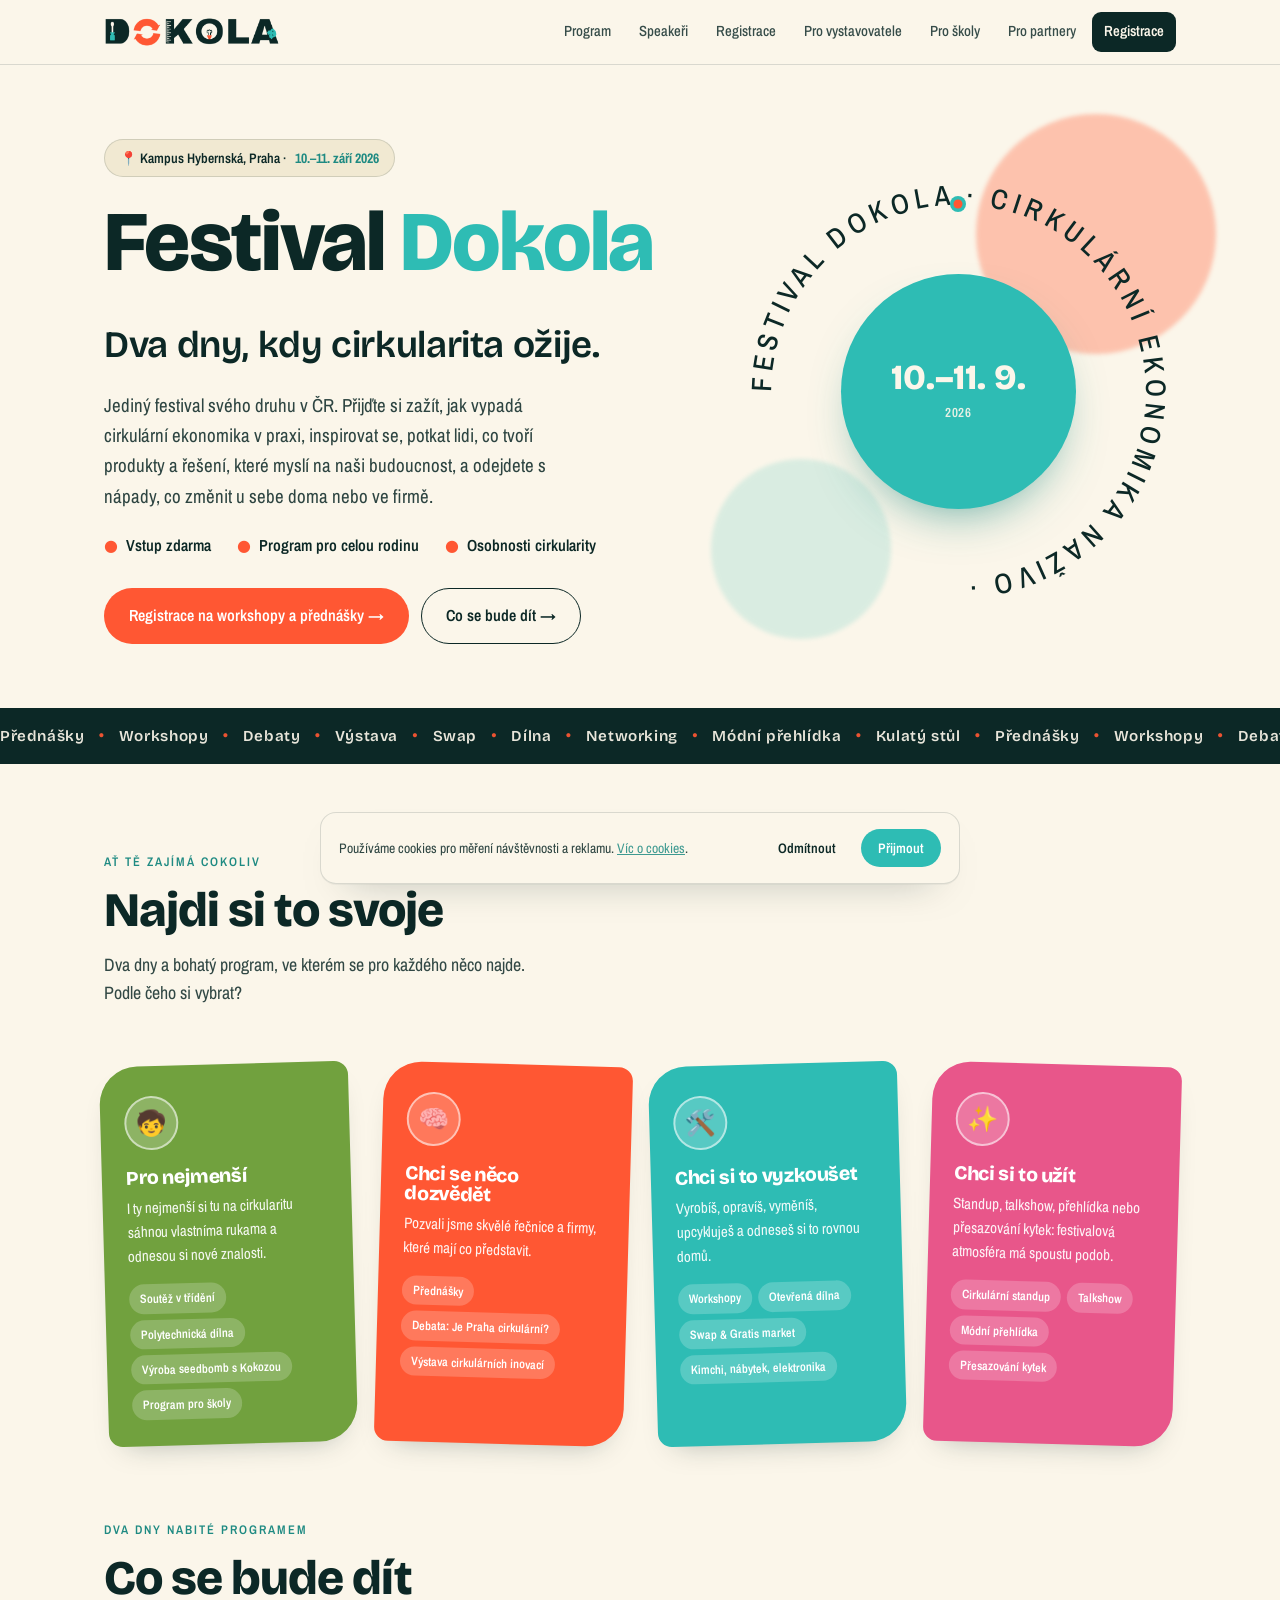
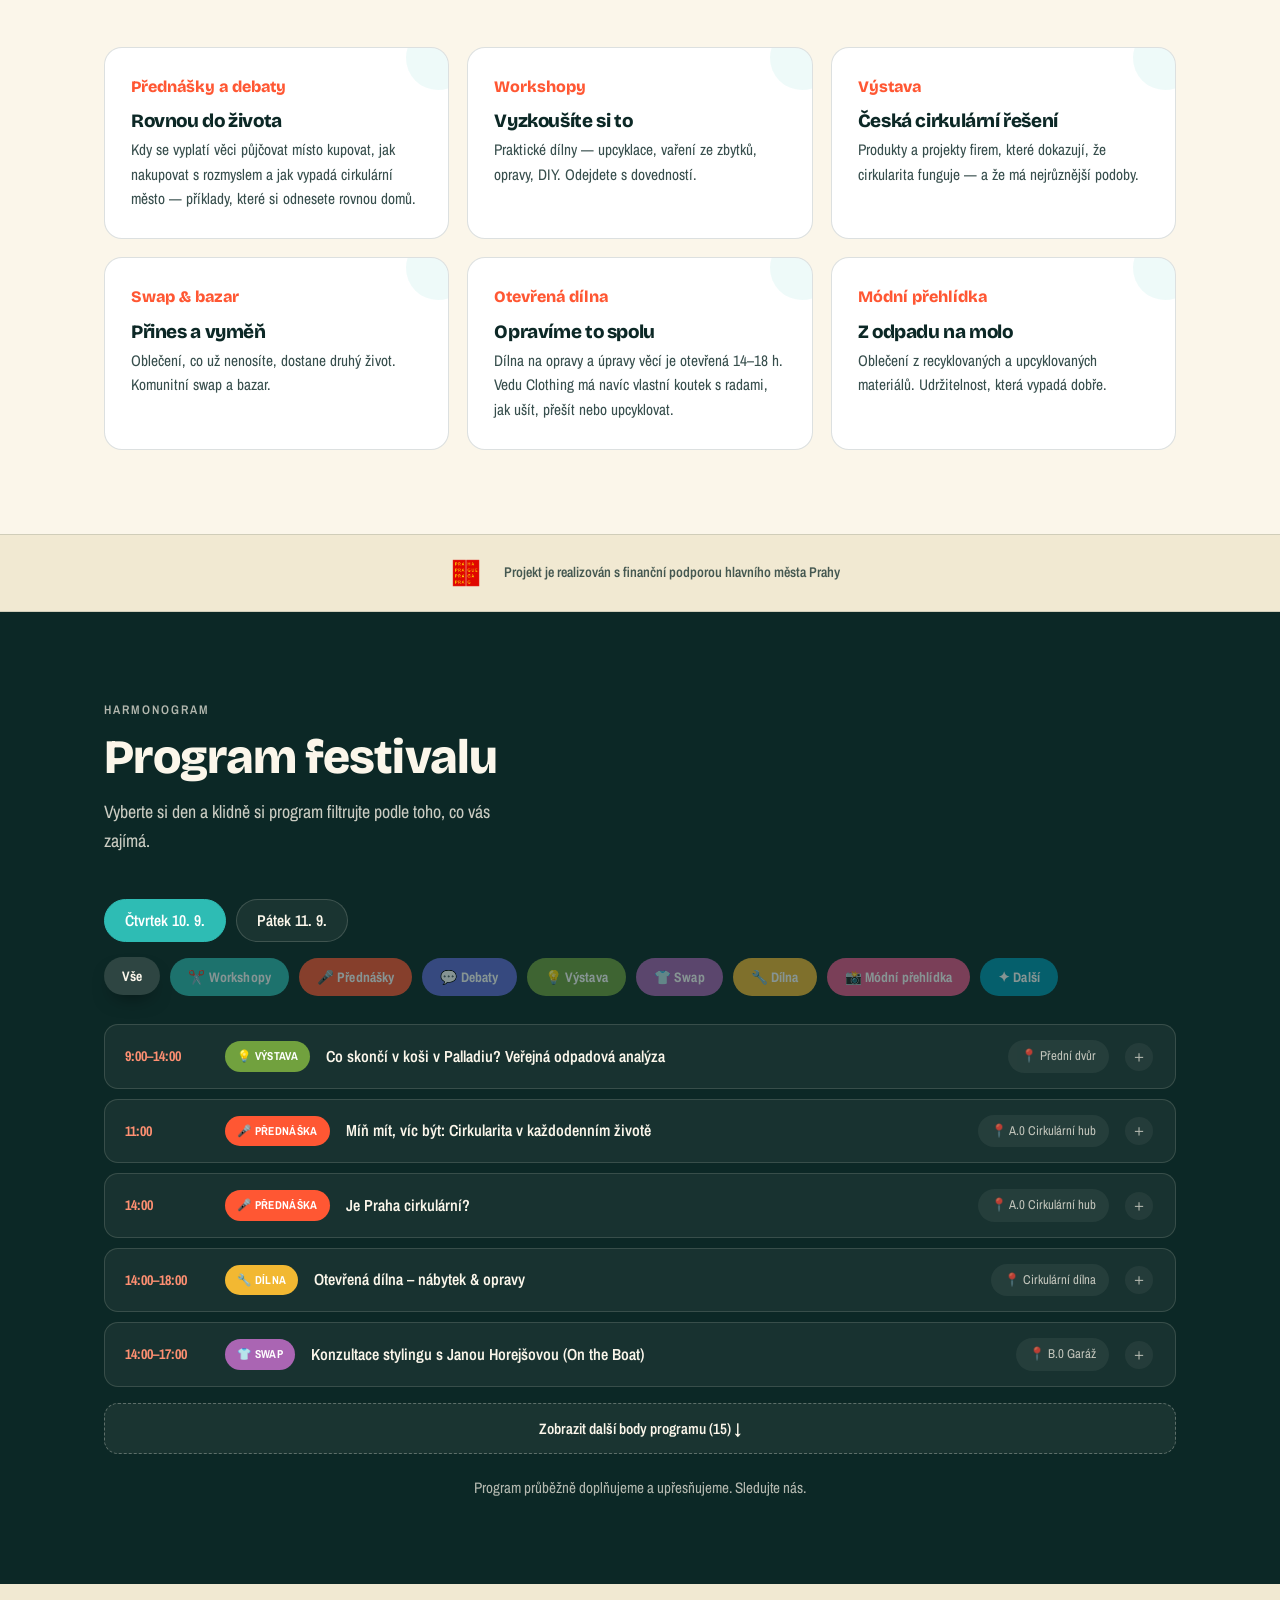
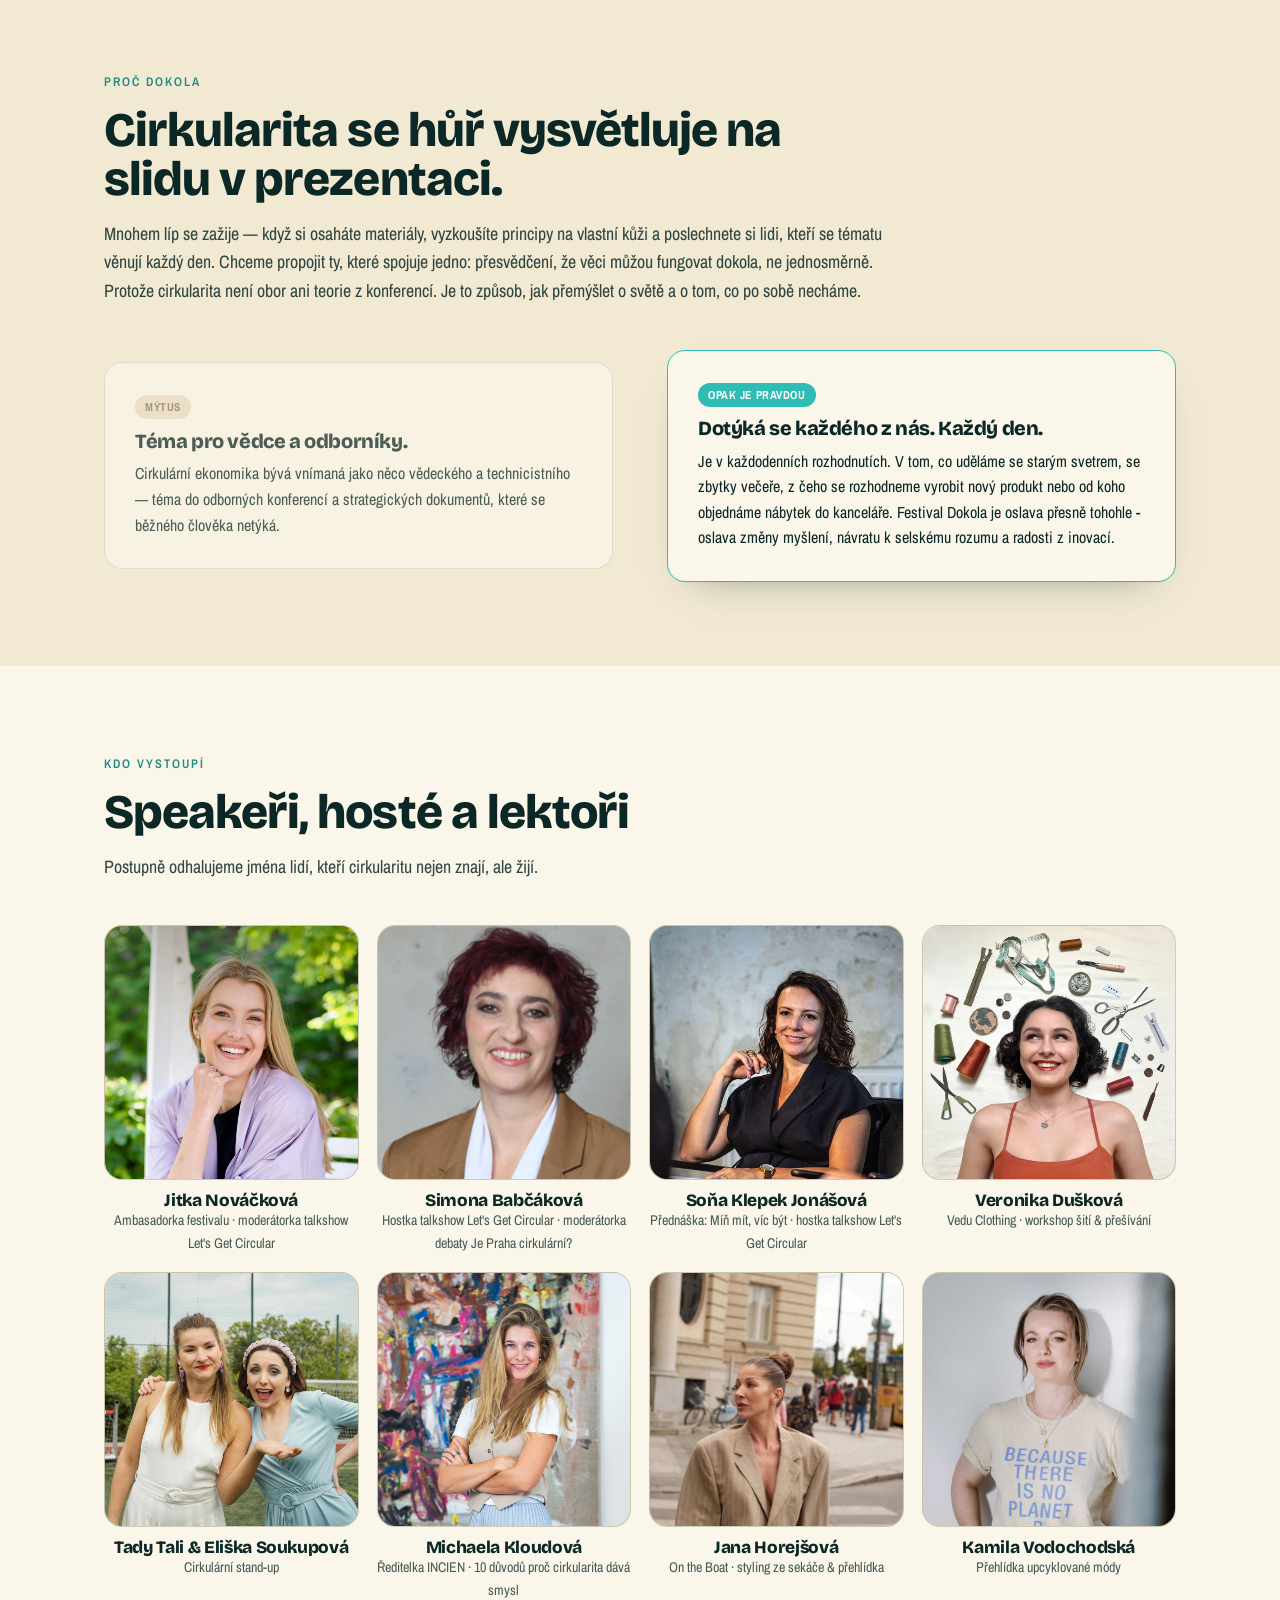
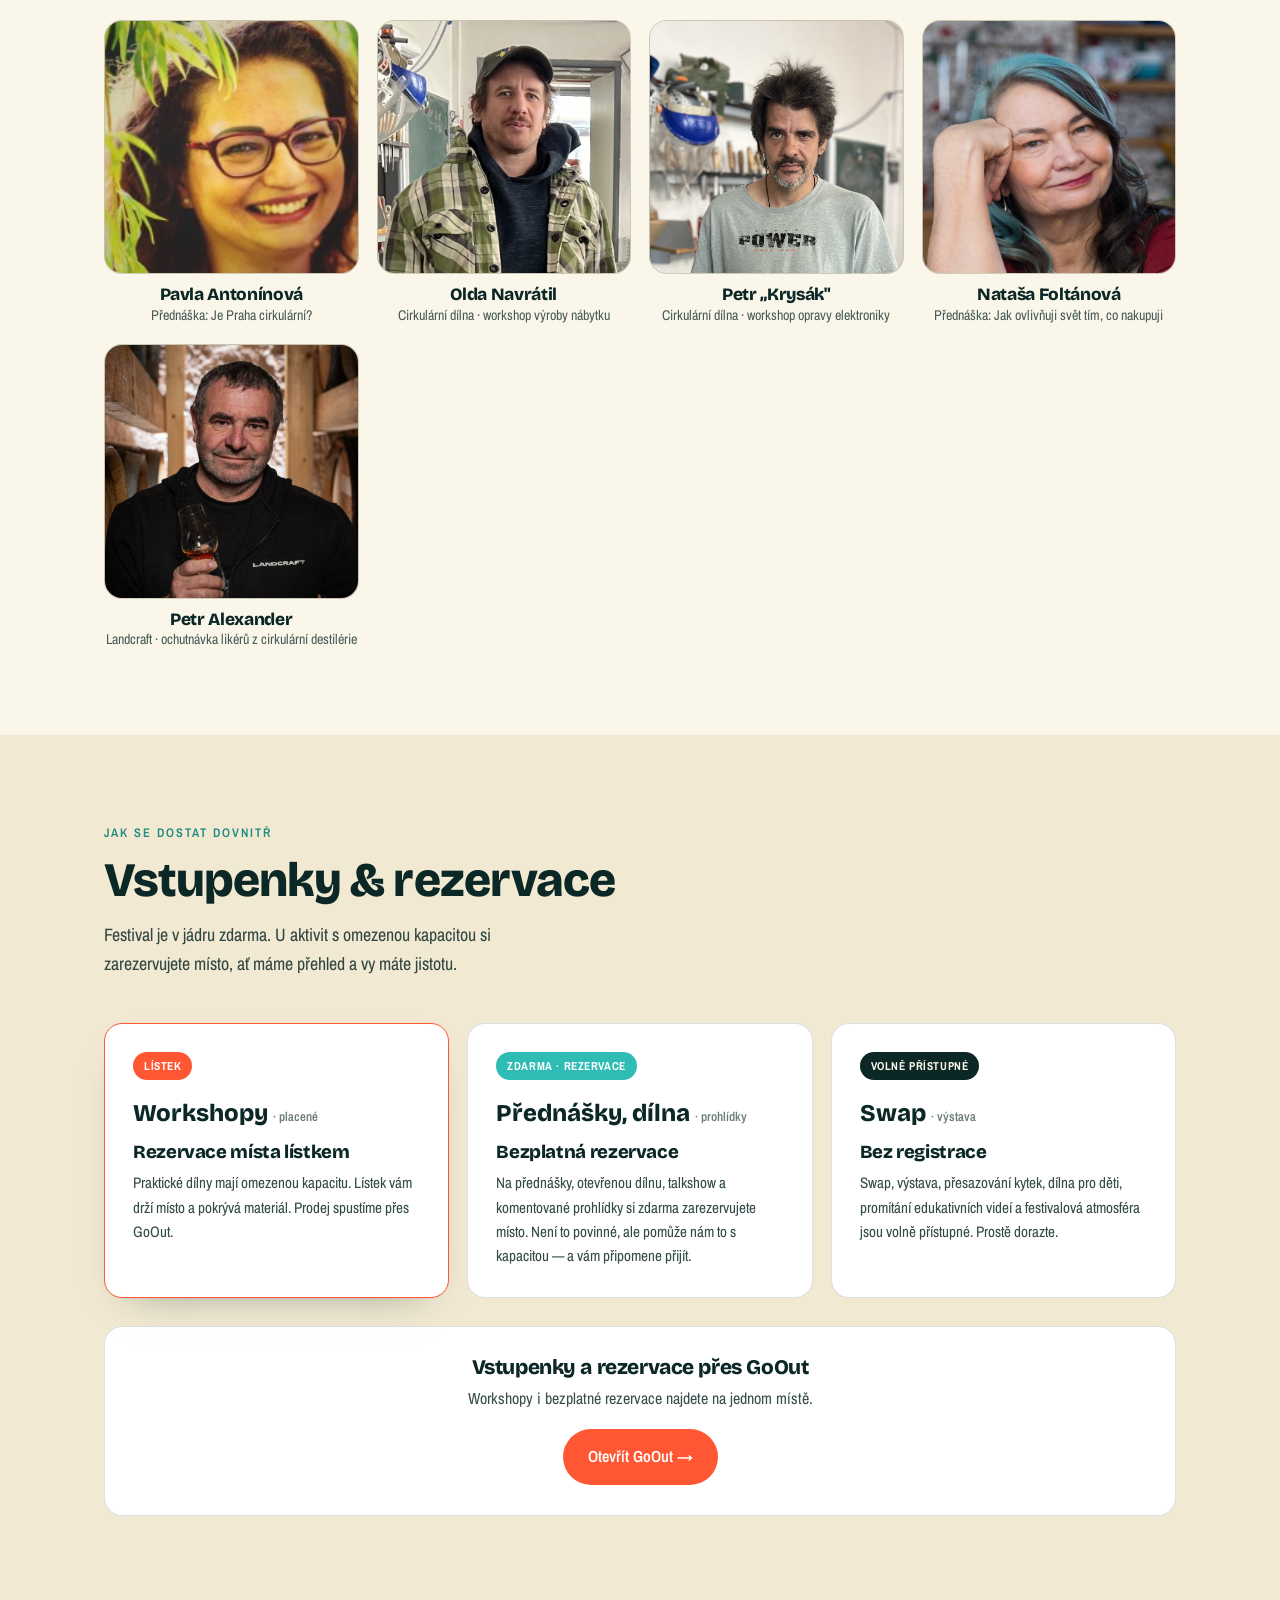
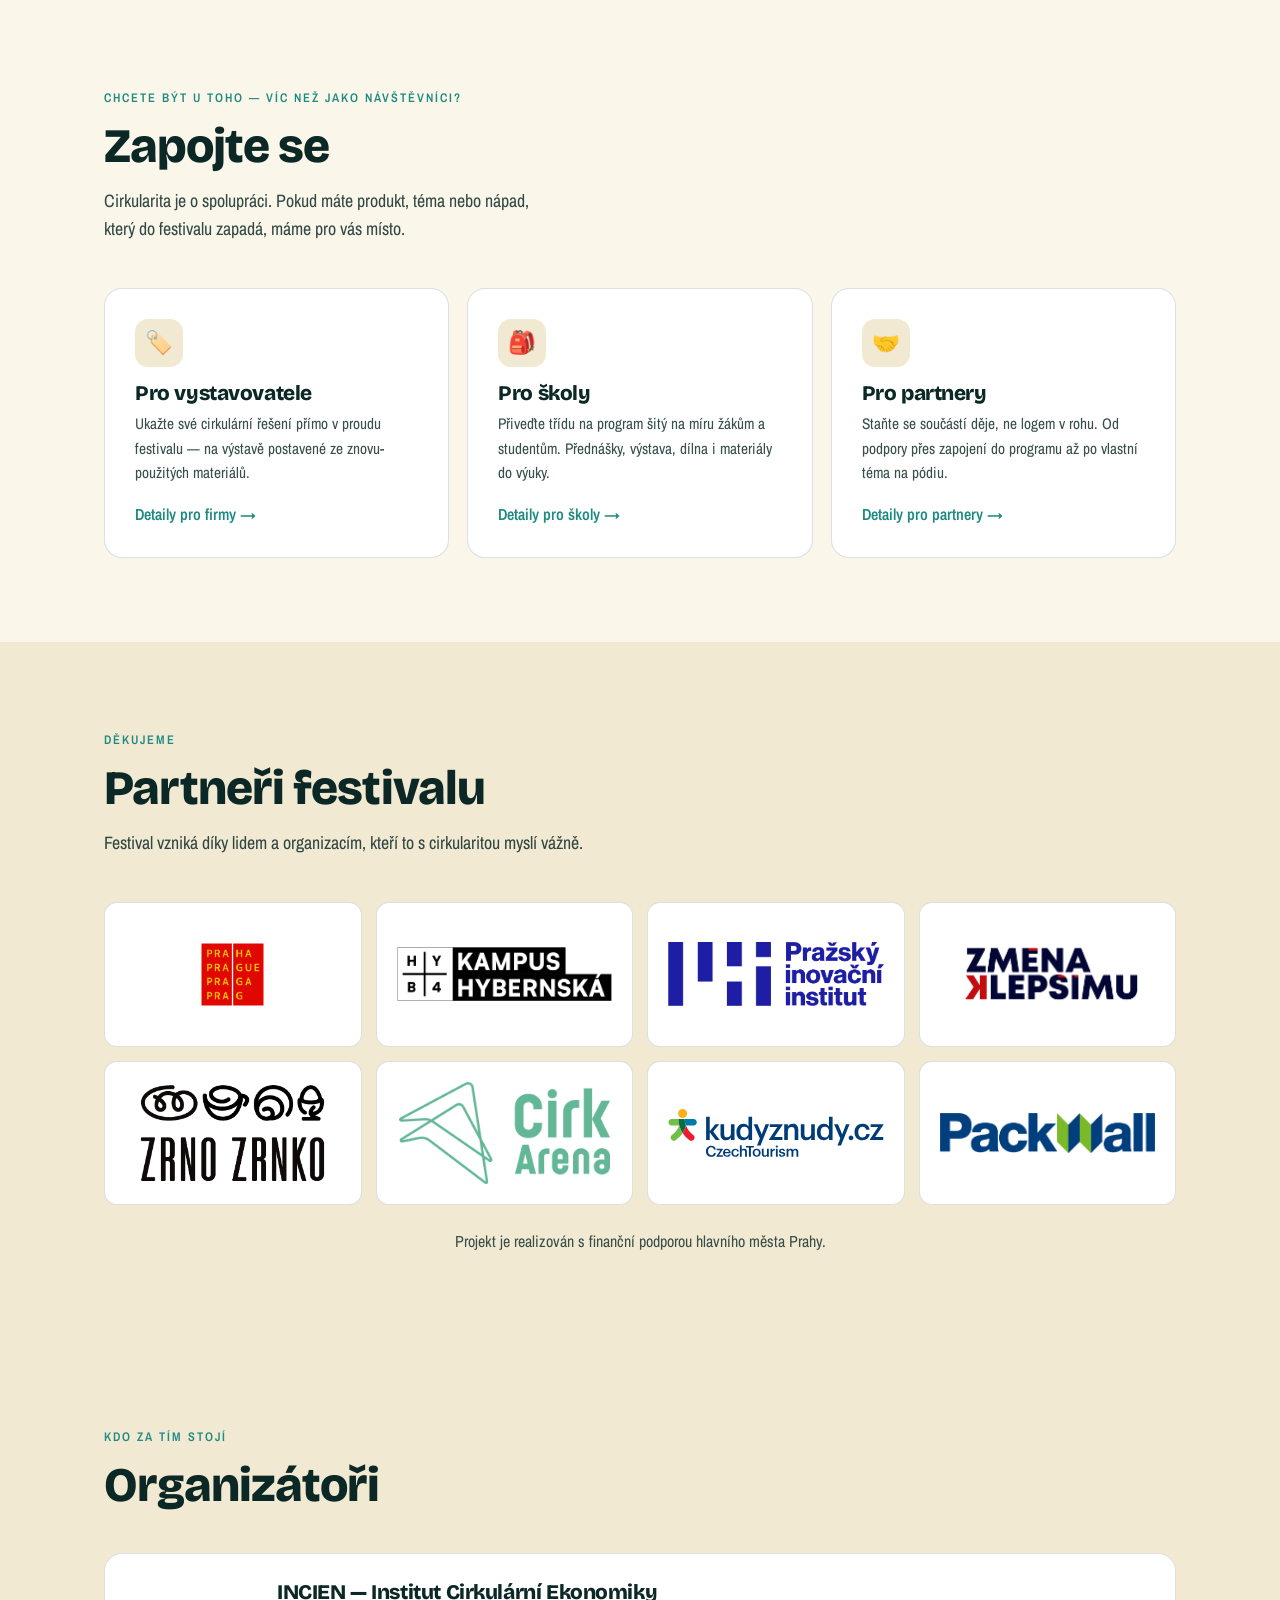
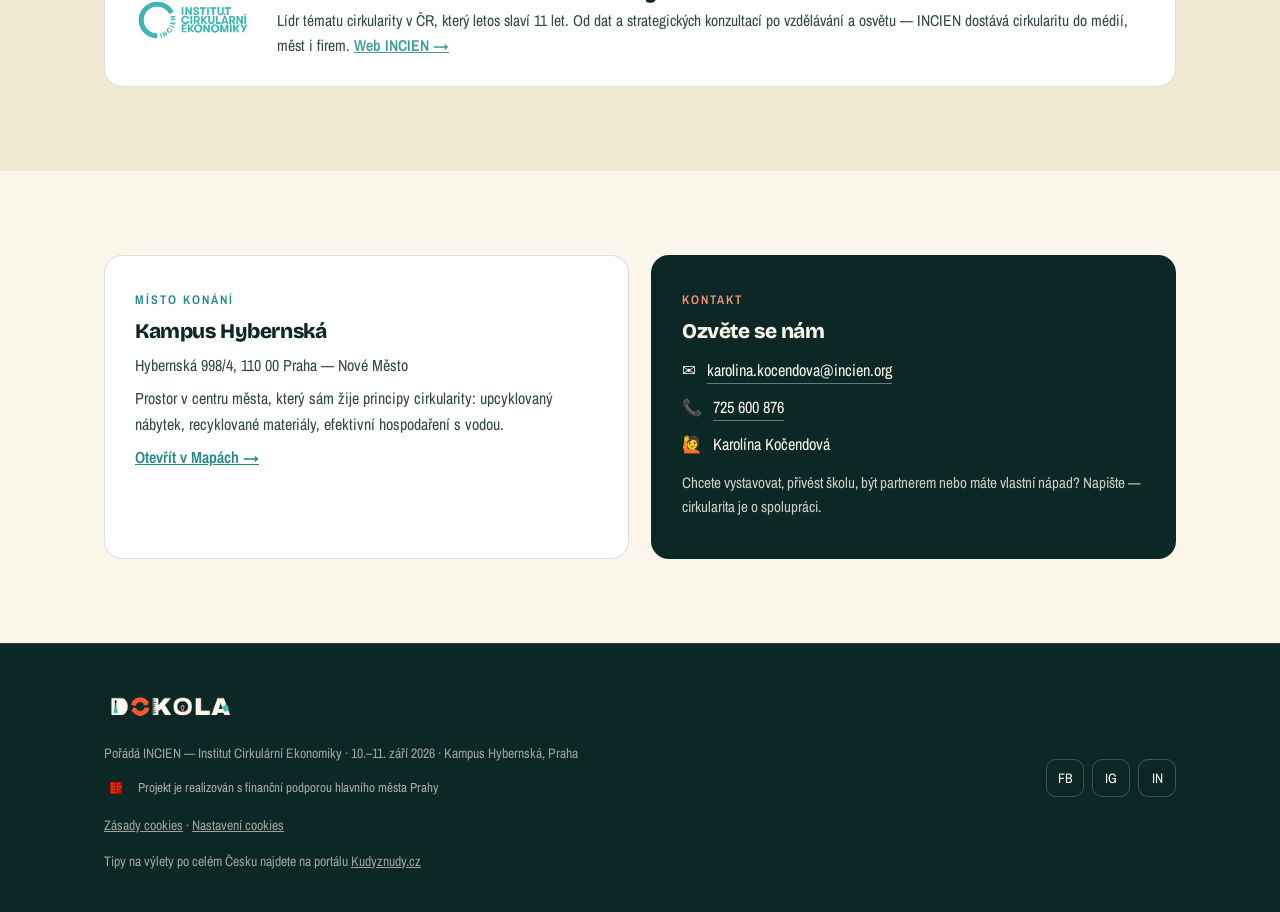
==== commit 08b4c5df: "Add OC Palladium waste analysis and TOTEMO building set to program Co-Authored-By: Claude Sonnet 5 <" ====
--- a/index.html
+++ b/index.html
@@ -198,6 +198,14 @@
     </div>
 
     <div class="prog-day" data-day="ct">
+      <details class="prog-item" data-cat="vystava">
+        <summary><span class="pi-time">9:00–14:00</span><span class="pi-cat cat-vystava">💡 Výstava</span><span class="pi-title">Co skončí v koši v Palladiu? Veřejná odpadová analýza</span><span class="pi-place">📍 Přední dvůr</span><span class="pi-arrow">＋</span></summary>
+        <div class="pi-body">
+          <p>Kolik odpadu denně vyprodukuje obchodní centrum a co v něm doopravdy je? Přímo na festivalu roztřídíme skutečný vzorek směsného odpadu z veřejných košů OC Palladium, tedy ten, který tam každý den necháváme my všichni jako zákazníci. Uvidíš, co se v něm doopravdy skrývá, kolik z toho šlo vytřídit a kde má obchodní centrum i jeho návštěvníci největší prostor ke zlepšení.</p>
+          <p style="opacity:.75;font-size:.9rem">Volně přístupné a zdarma.</p>
+          <p><b>Ve spolupráci s:</b> OC Palladium</p>
+        </div>
+      </details>
       <details class="prog-item" data-cat="prednaska">
         <summary><span class="pi-time">11:00</span><span class="pi-cat cat-prednaska">🎤 Přednáška</span><span class="pi-title">Míň mít, víc být: Cirkularita v každodenním životě</span><span class="pi-place">📍 A.0 Cirkulární hub</span><span class="pi-arrow">＋</span></summary>
         <div class="pi-body">
@@ -249,7 +257,7 @@
         </div>
       </details>
       <details class="prog-item" data-cat="dilna">
-        <summary><span class="pi-time">15:30–17:00</span><span class="pi-cat cat-dilna">🔧 Dílna</span><span class="pi-title">Otevřená dílna šití s Vedu Clothing a Gratis Market</span><span class="pi-place">📍 D.1 Ateliér</span><span class="pi-arrow">＋</span></summary>
+        <summary><span class="pi-time">15:30–17:00</span><span class="pi-cat cat-dilna">🔧 Dílna</span><span class="pi-title">Otevřená dílna šití s Vedu Clothing a Gratis Market</span><span class="pi-place">📍 B.0 Garáž</span><span class="pi-arrow">＋</span></summary>
         <div class="pi-body">
           <p>Před workshopem: přines si oblečení, které potřebuje opravit nebo upravit, a Vedu mu dá druhý život přímo na místě — bez objednání a bez registrace.</p>
           <p style="opacity:.75;font-size:.9rem">Volně přístupné a zdarma.</p>
@@ -343,6 +351,15 @@
           <p><b>Kdo:</b> Kokoza</p>
         </div>
       </details>
+      <details class="prog-item" data-cat="dalsi">
+        <summary><span class="pi-time">Celý den</span><span class="pi-cat cat-dalsi">✦ Další</span><span class="pi-title">Postav si vlastní příběh. Stavebnice TOTEMO pro děti i rodiče</span><span class="pi-place">📍 C.0 Čítárna</span><span class="pi-arrow">＋</span></summary>
+        <div class="pi-body">
+          <p>Žádný návod, žádné jedno správné řešení. TOTEMO je stavebnice, ze které si postavíš vlastní postavičky, stavby i celé příběhy, tak jak je právě napadnou tebe nebo tvoje dítě. Část dílků je dřevěná, část z recyklovaného plastu, který jinak skončil ve sběrném dvoře, takže si při stavění osaháš i kus cirkulární ekonomiky. Vhodné pro děti od 4 let, zabaví se ale i dospělí.</p>
+          <p>Stavebnici vyvinula Adriana Kolda s týmem pedagogů a dětských psychologů, celá výroba probíhá v Česku a za svůj design už získalo Czech Grand Design, Designblok Award i mezinárodní Rossana Orlandi Prize.</p>
+          <p>Na Festivalu Dokola najdeš dráhu, kterou si můžeš vyzkoušet i přetvořit.</p>
+          <p style="opacity:.7;font-size:.85rem">Cena: zdarma · Kapacita: bez omezení</p>
+        </div>
+      </details>
       <button class="prog-more" type="button">Zobrazit další body programu ↓</button>
     </div>
 
@@ -475,6 +492,15 @@
         <div class="pi-body">
           <p>Je září — ideální čas na nový začátek. Možná se právě stěhuješ, možná ti prostě všechno na balkoně nepřežilo dovolenou. :D Zastav se u stánku Kokozy ve dvoře, přivezou čerstvý kompost a společně si přesadíš nové kytky a seedbomby do truhlíku. Malý restart pro tvůj balkon nebo parapet, se kterým odejdeš rovnou domů.</p>
           <p><b>Kdo:</b> Kokoza</p>
+        </div>
+      </details>
+      <details class="prog-item" data-cat="dalsi">
+        <summary><span class="pi-time">Celý den</span><span class="pi-cat cat-dalsi">✦ Další</span><span class="pi-title">Postav si vlastní příběh. Stavebnice TOTEMO pro děti i rodiče</span><span class="pi-place">📍 C.0 Čítárna</span><span class="pi-arrow">＋</span></summary>
+        <div class="pi-body">
+          <p>Žádný návod, žádné jedno správné řešení. TOTEMO je stavebnice, ze které si postavíš vlastní postavičky, stavby i celé příběhy, tak jak je právě napadnou tebe nebo tvoje dítě. Část dílků je dřevěná, část z recyklovaného plastu, který jinak skončil ve sběrném dvoře, takže si při stavění osaháš i kus cirkulární ekonomiky. Vhodné pro děti od 4 let, zabaví se ale i dospělí.</p>
+          <p>Stavebnici vyvinula Adriana Kolda s týmem pedagogů a dětských psychologů, celá výroba probíhá v Česku a za svůj design už získalo Czech Grand Design, Designblok Award i mezinárodní Rossana Orlandi Prize.</p>
+          <p>Na Festivalu Dokola najdeš dráhu, kterou si můžeš vyzkoušet i přetvořit.</p>
+          <p style="opacity:.7;font-size:.85rem">Cena: zdarma · Kapacita: bez omezení</p>
         </div>
       </details>
       <button class="prog-more" type="button">Zobrazit další body programu ↓</button>
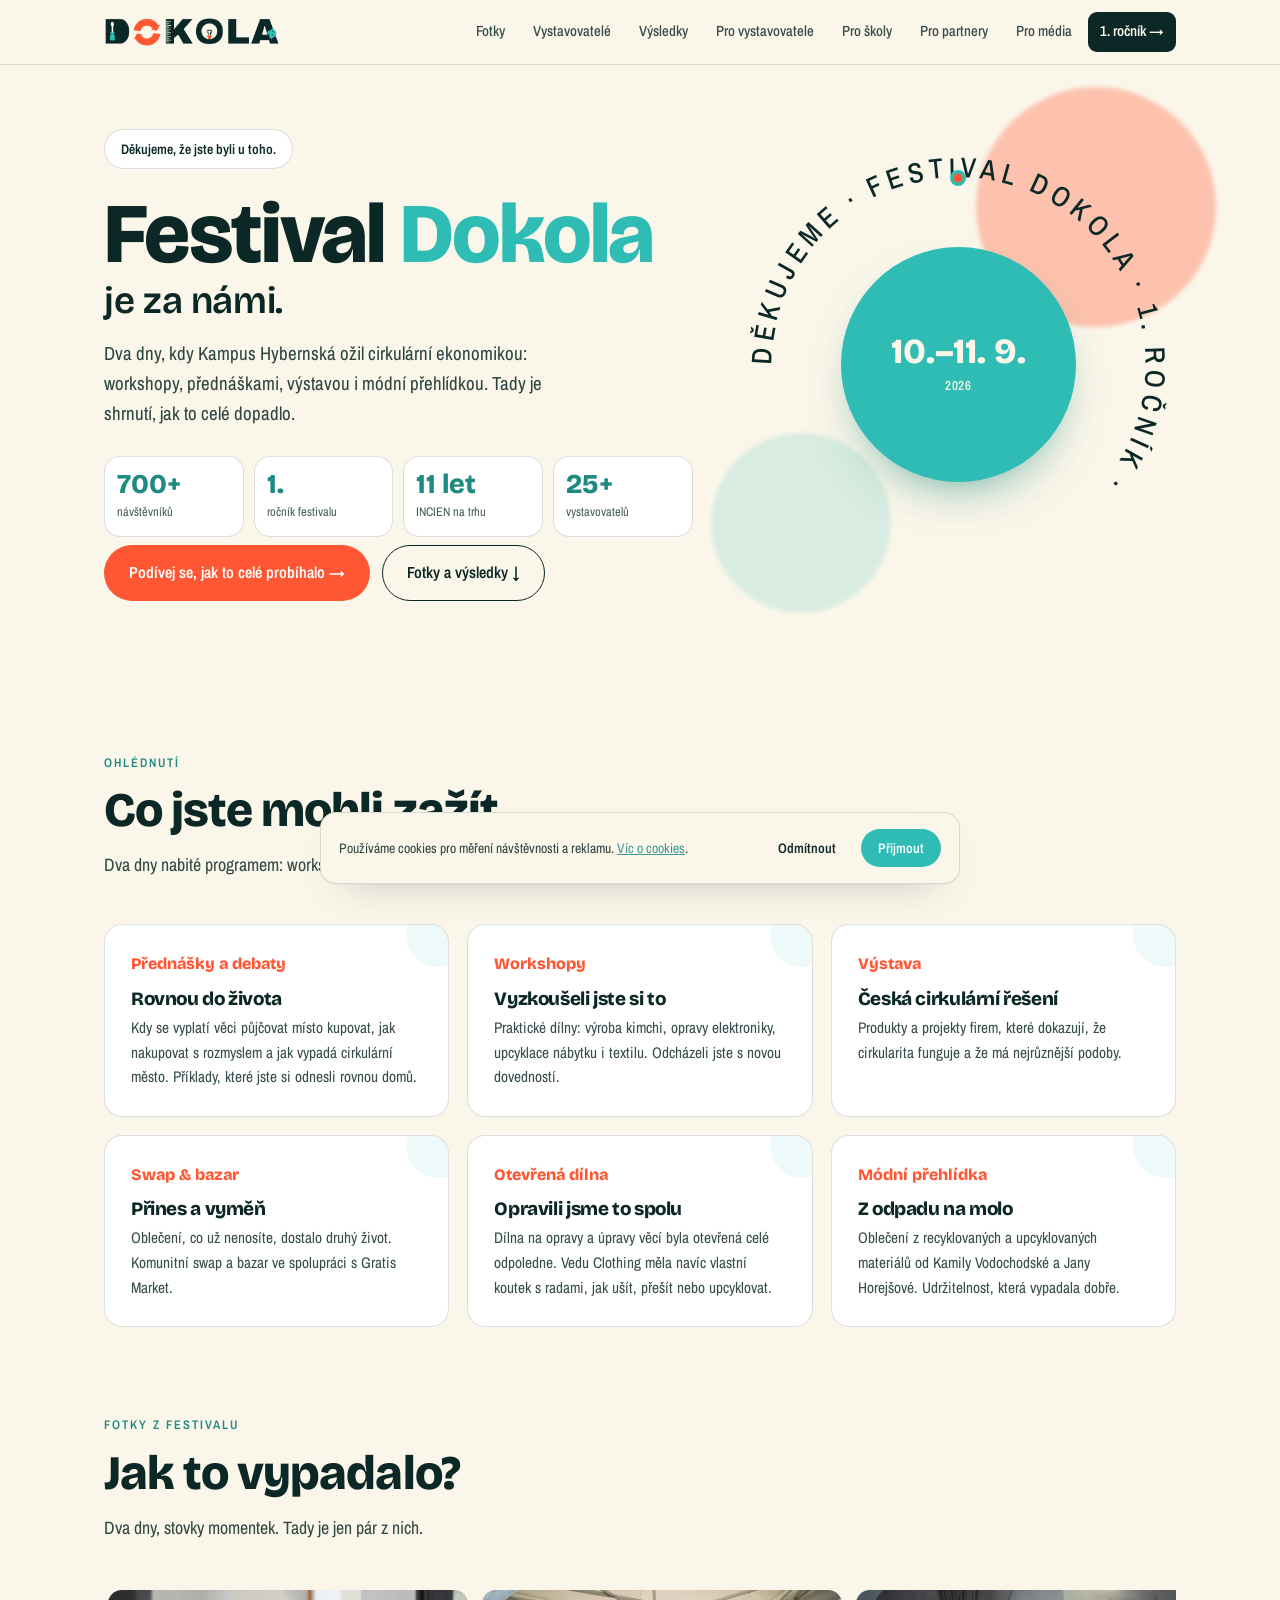
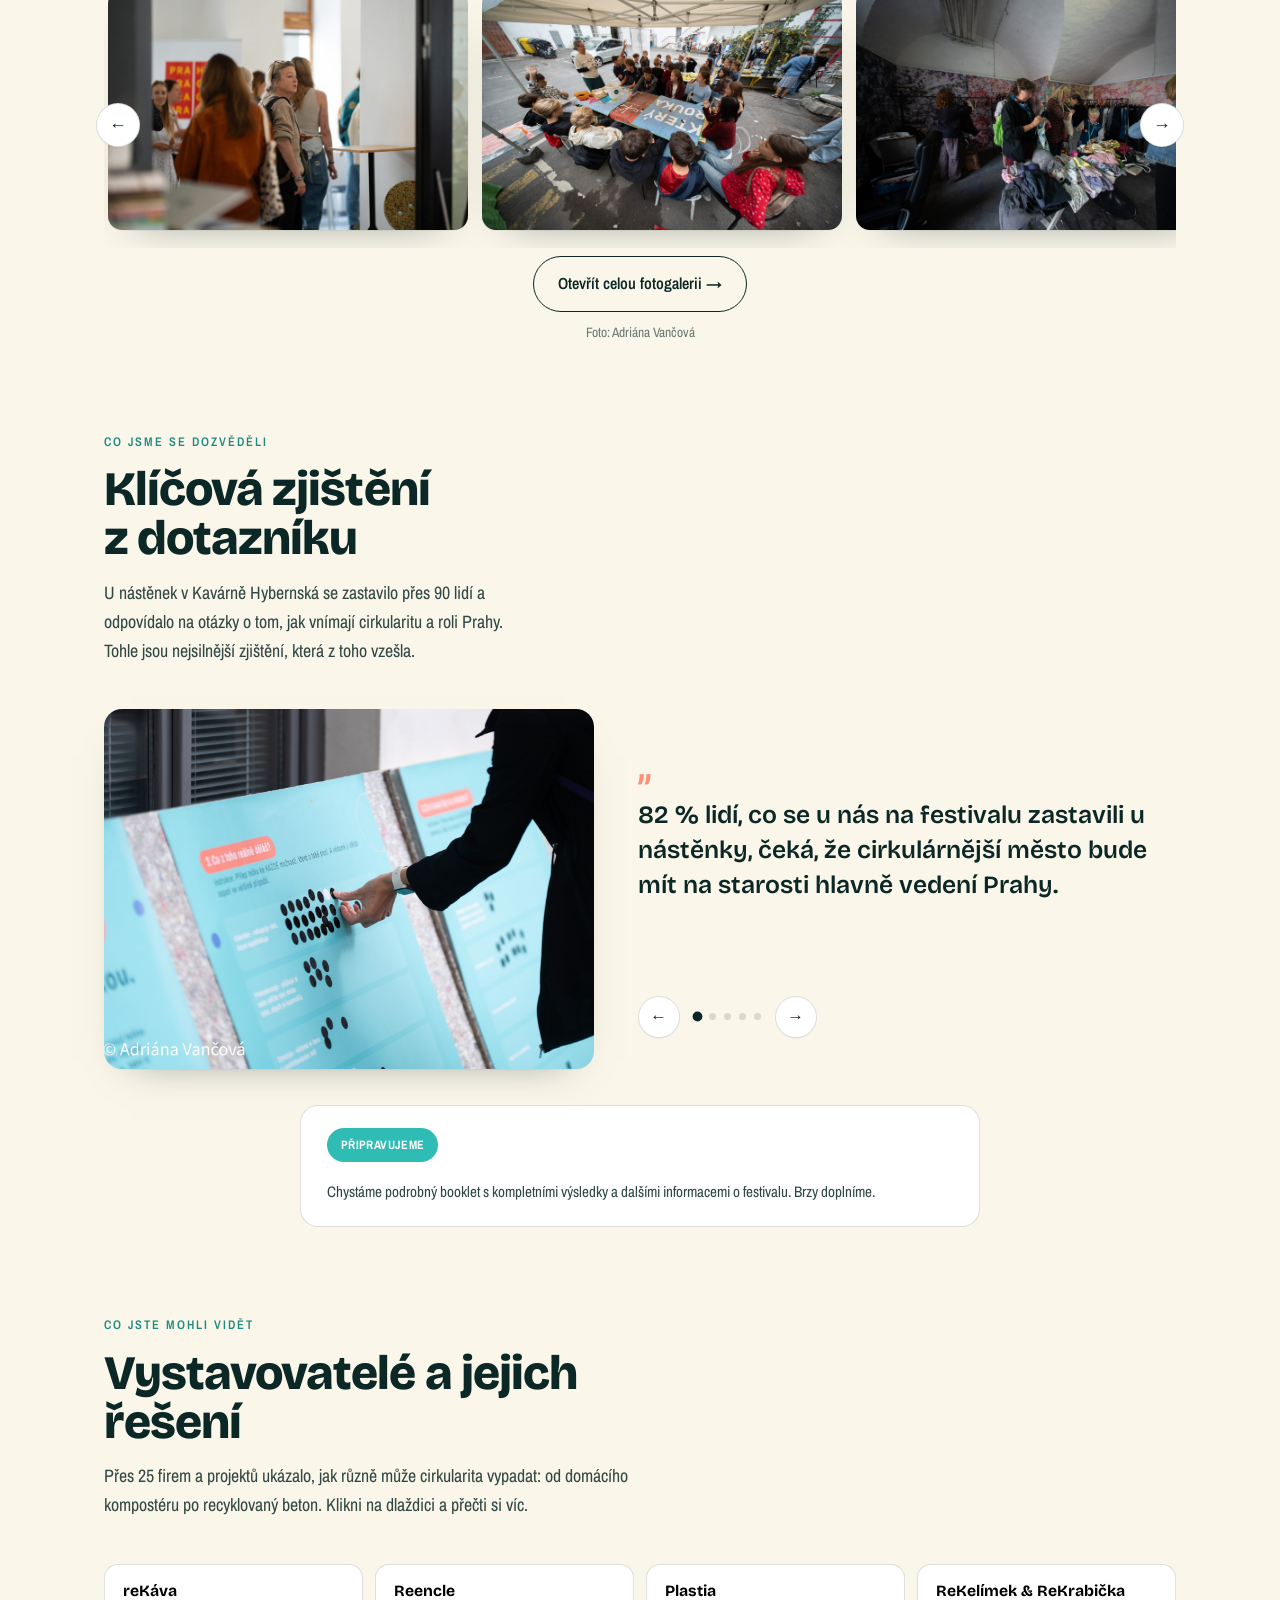
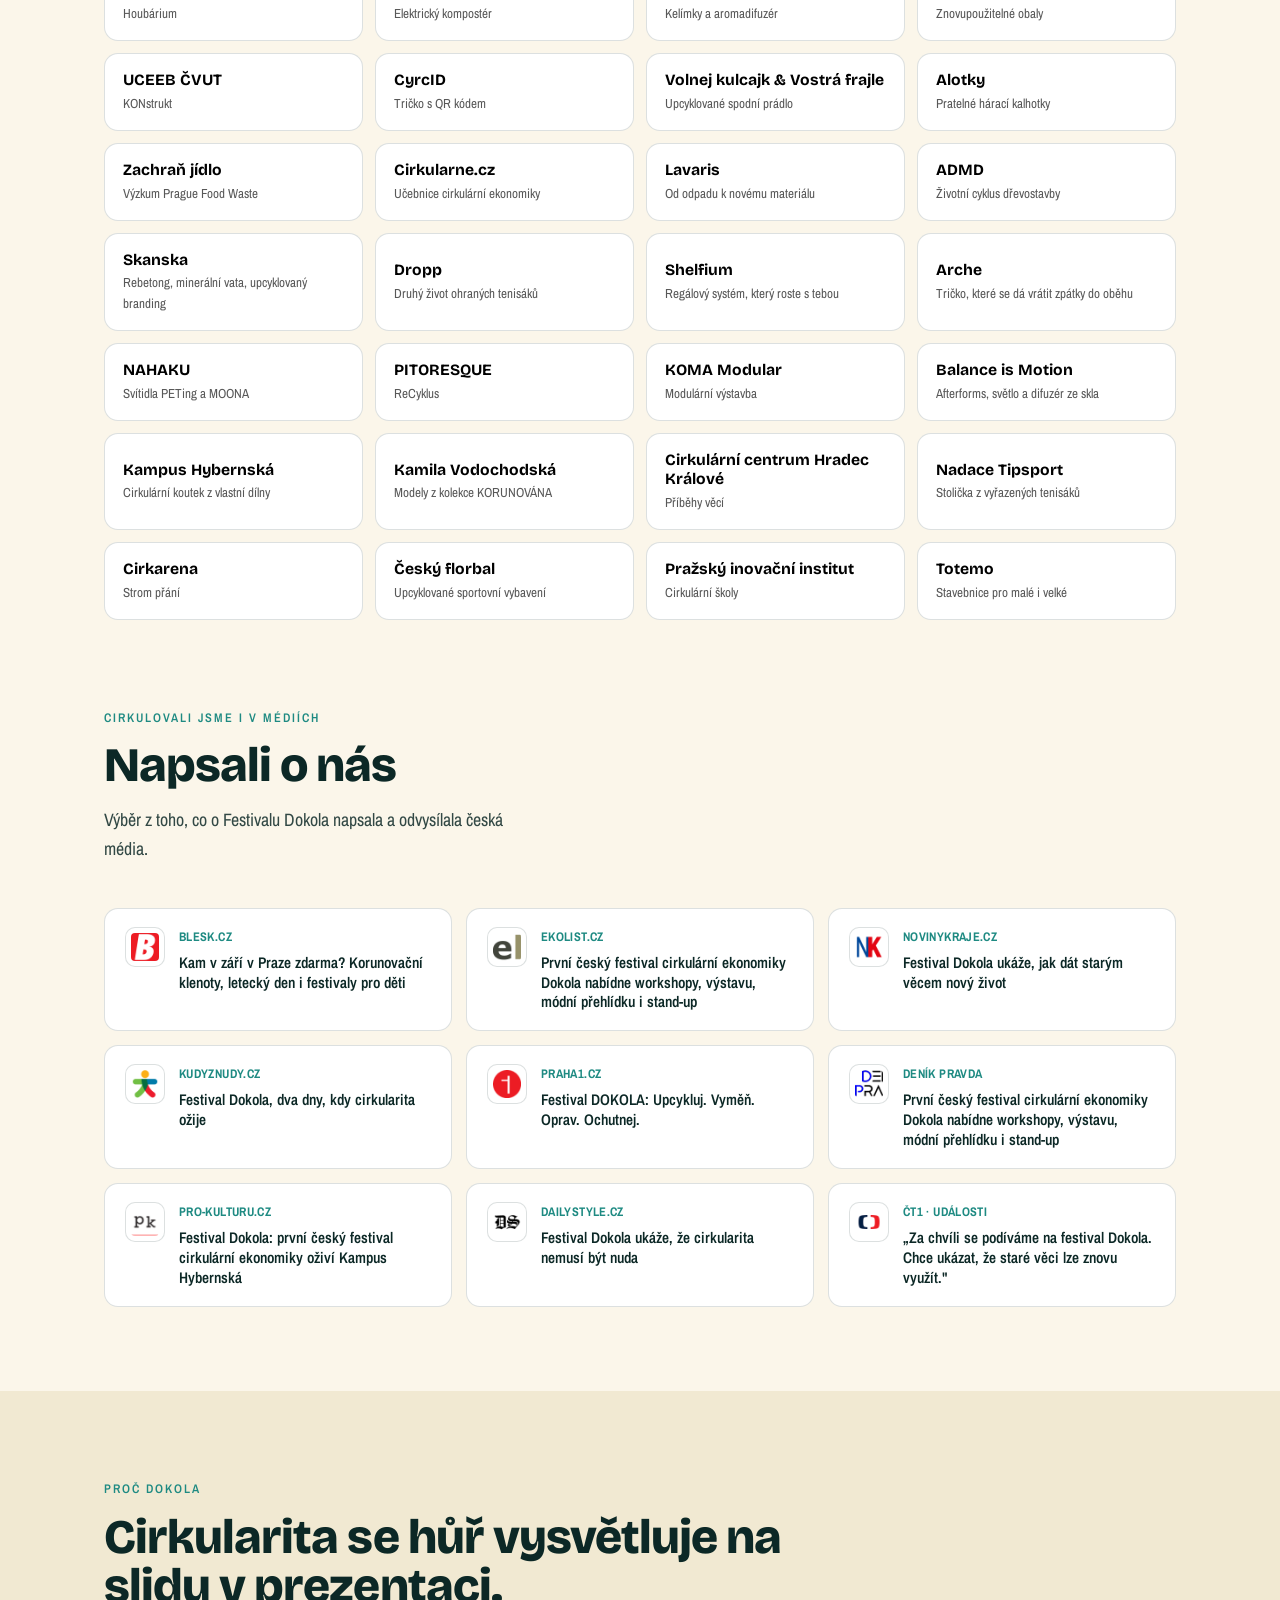
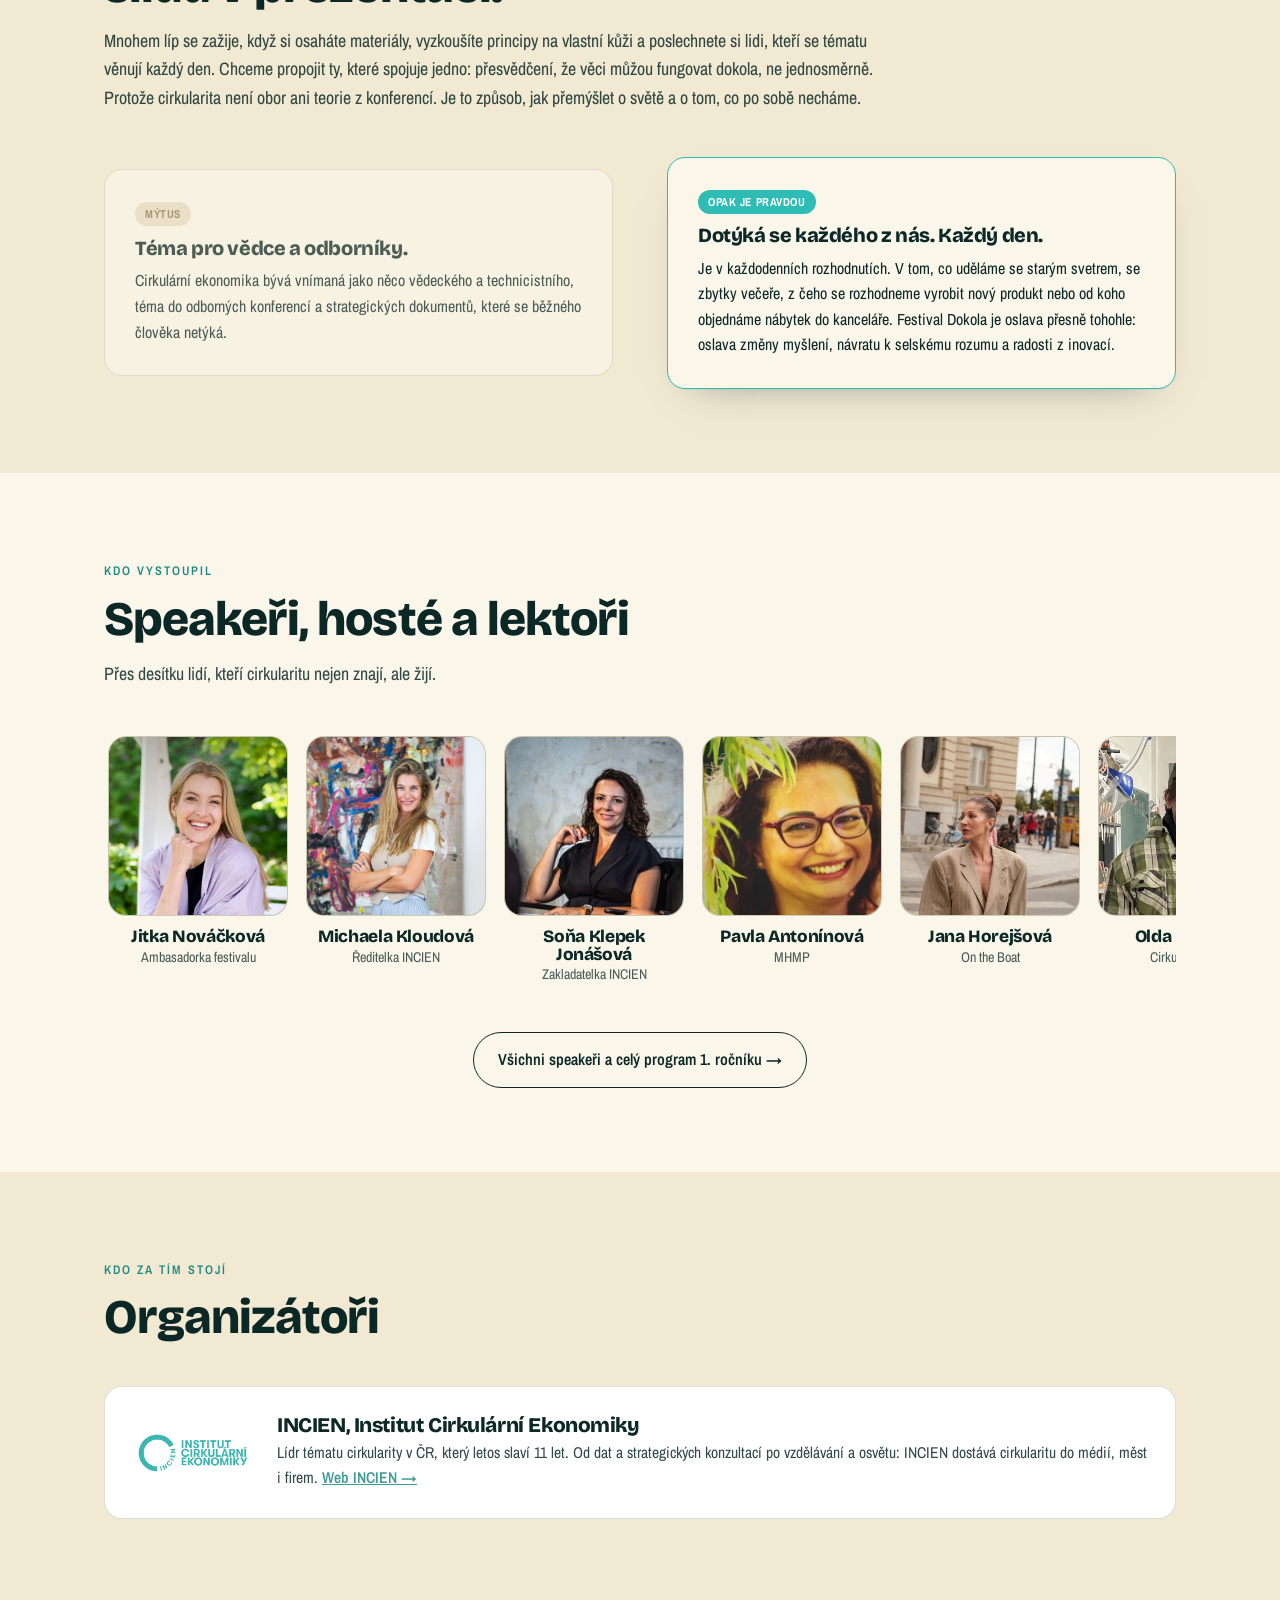
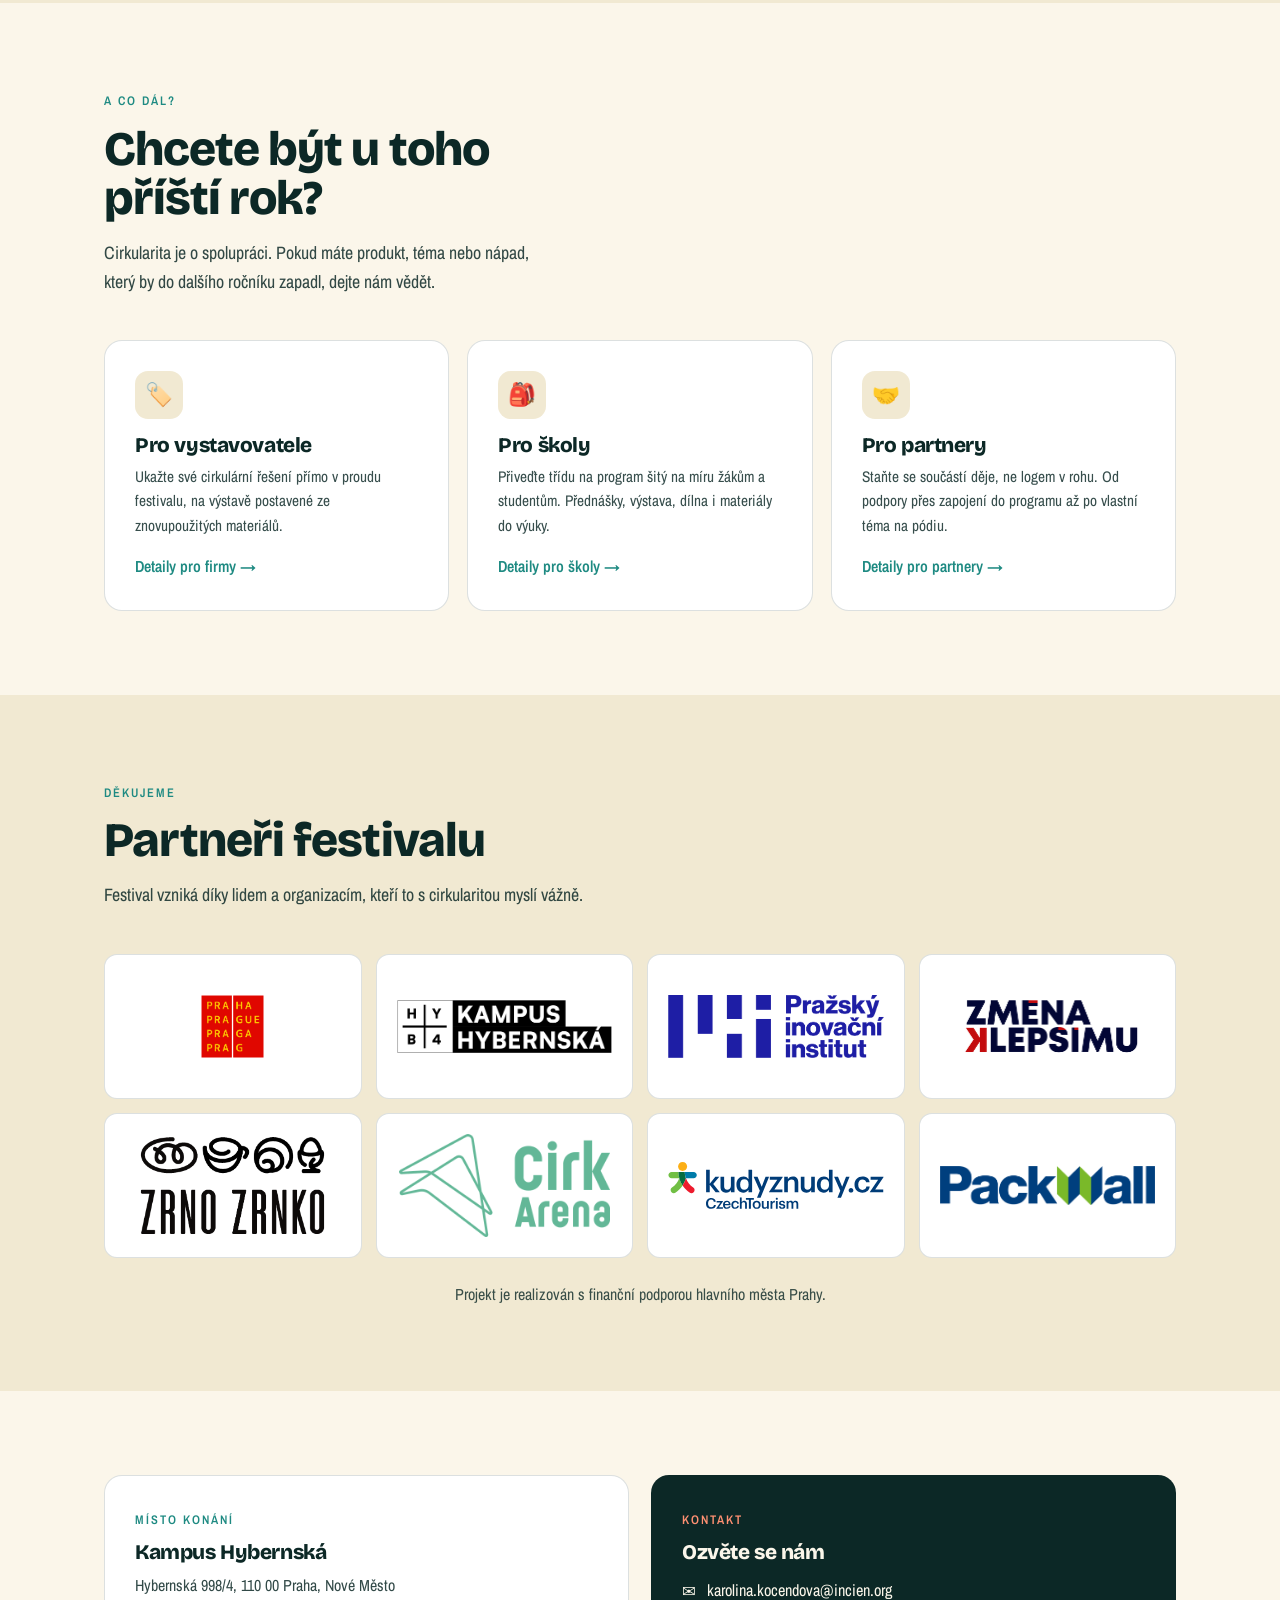
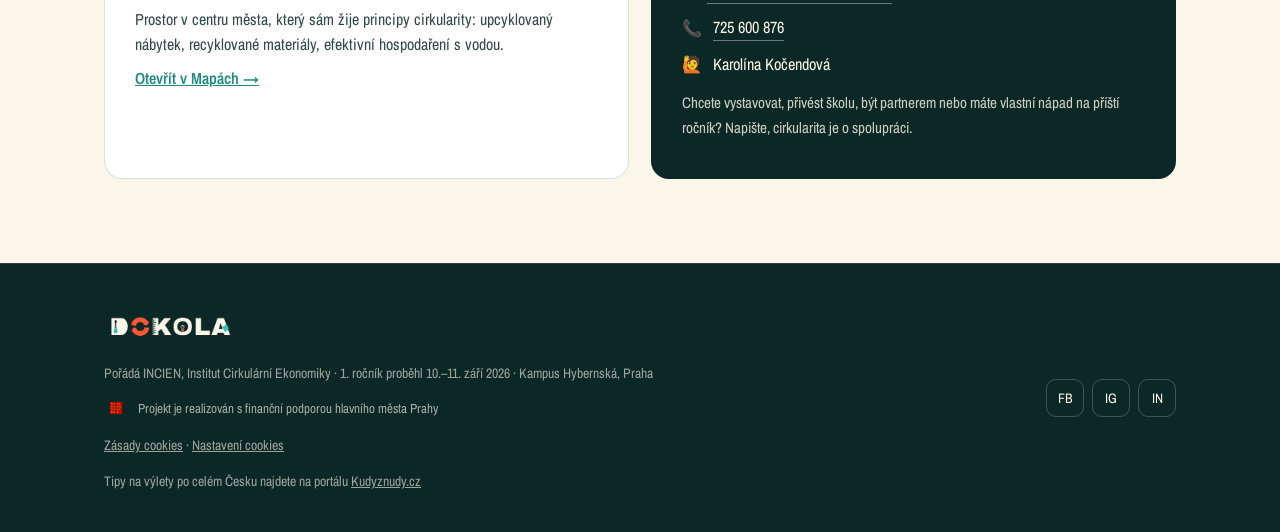
==== commit f6cf331d: "Relaunch homepage in post-event recap mode with archive and press pages Homepage now thanks visitors" ====
--- a/index.html
+++ b/index.html
@@ -3,10 +3,10 @@
 <head>
 <meta charset="UTF-8">
 <meta name="viewport" content="width=device-width, initial-scale=1.0">
-<title>Festival Dokola 2026 — Cirkulární ekonomika v praxi</title>
-<meta name="description" content="10.–11. září 2026 | Kampus Hybernská, Praha. Jediný festival svého druhu v ČR. Dva dny věnované cirkularitě, udržitelnosti a českým inovacím.">
-<meta property="og:title" content="Festival Dokola 2026">
-<meta property="og:description" content="10.–11. září 2026 | Kampus Hybernská, Praha. Cirkulární ekonomika konečně mezi lidi.">
+<title>Festival Dokola: děkujeme za 1. ročník</title>
+<meta name="description" content="Festival Dokola 2026 proběhl 10.–11. září v Kampusu Hybernská. Děkujeme všem, kdo dorazili. Výsledky, fotky, vystavovatelé a vše, co se dělo.">
+<meta property="og:title" content="Festival Dokola: děkujeme za 1. ročník">
+<meta property="og:description" content="Festival Dokola 2026 proběhl 10.–11. září v Kampusu Hybernská. Výsledky, fotky, vystavovatelé a vše, co se dělo.">
 <meta property="og:type" content="website">
 <meta property="og:url" content="https://festivaldokola.cz/">
 <meta property="og:image" content="https://festivaldokola.cz/img/brand/og-image.jpg">
@@ -27,32 +27,34 @@
     <a href="index.html" class="brand"><img src="img/brand/dokola-logo-nav.png" alt="Festival Dokola"></a>
     <button class="burger" aria-label="Menu" id="burger"><span></span><span></span><span></span></button>
     <nav class="nav-links" id="navlinks">
-      <a href="#program">Program</a>
-      <a href="#speakeri">Speakeři</a>
-      <a href="#vstupenky">Registrace</a>
+      <a href="#fotky">Fotky</a>
+      <a href="#vystavovatele">Vystavovatelé</a>
+      <a href="#vysledky">Výsledky</a>
       <a href="pro-vystavovatele.html">Pro vystavovatele</a>
       <a href="pro-skoly.html">Pro školy</a>
       <a href="pro-partnery.html">Pro partnery</a>
-      <a href="https://goout.net/cs/festival-dokola-dva-dny-kdy-cirkularita-ozije/szgrvly/" target="_blank" rel="noopener" class="cta">Registrace</a>
+      <a href="pro-media.html">Pro média</a>
+      <a href="prvni-rocnik-2026.html" class="cta">1. ročník →</a>
     </nav>
   </div>
 </header>
 
 <!-- HERO -->
-<section class="hero">
+<section class="hero recap-hero">
   <div class="wrap hero-grid">
     <div>
-      <div class="kicker">📍 Kampus Hybernská, Praha · <b>10.–11. září 2026</b></div>
-      <h1>Festival <span class="turn">Dokola</span><br><span class="sub">Dva dny, kdy cirkularita ožije.</span></h1>
-      <p class="lead">Jediný festival svého druhu v ČR. Přijďte si zažít, jak vypadá cirkulární ekonomika v praxi, inspirovat se, potkat lidi, co tvoří produkty a řešení, které myslí na naši budoucnost, a odejdete s nápady, co změnit u sebe doma nebo ve firmě.</p>
-      <div class="meta-row">
-        <span><span class="ic">●</span> Vstup zdarma</span>
-        <span><span class="ic">●</span> Program pro celou rodinu</span>
-        <span><span class="ic">●</span> Osobnosti cirkularity</span>
+      <span class="recap-badge">Děkujeme, že jste byli u toho.</span>
+      <h1>Festival <span class="turn">Dokola</span><span class="sub">je za námi.</span></h1>
+      <p class="lead">Dva dny, kdy Kampus Hybernská ožil cirkulární ekonomikou: workshopy, přednáškami, výstavou i módní přehlídkou. Tady je shrnutí, jak to celé dopadlo.</p>
+      <div class="recap-stats">
+        <div class="recap-stat"><div class="n">700+</div><div class="l">návštěvníků</div></div>
+        <div class="recap-stat"><div class="n">1.</div><div class="l">ročník festivalu</div></div>
+        <div class="recap-stat"><div class="n">11 let</div><div class="l">INCIEN na trhu</div></div>
+        <div class="recap-stat"><div class="n">25+</div><div class="l">vystavovatelů</div></div>
       </div>
       <div class="btns">
-        <a href="https://goout.net/cs/festival-dokola-dva-dny-kdy-cirkularita-ozije/szgrvly/" target="_blank" rel="noopener" class="btn btn-primary">Registrace na workshopy a přednášky →</a>
-        <a href="#program" class="btn btn-ghost">Co se bude dít →</a>
+        <a href="prvni-rocnik-2026.html" class="btn btn-primary">Podívej se, jak to celé probíhalo →</a>
+        <a href="#fotky" class="btn btn-ghost">Fotky a výsledky ↓</a>
       </div>
     </div>
     <div class="ring-stage">
@@ -61,7 +63,7 @@
         <svg viewBox="0 0 200 200">
           <defs><path id="circ" d="M100,100 m-86,0 a86,86 0 1,1 172,0 a86,86 0 1,1 -172,0"/></defs>
           <text font-family="Archivo Narrow" font-weight="500" font-size="13" letter-spacing="2.5" fill="var(--ink)">
-            <textPath href="#circ" startOffset="0">FESTIVAL DOKOLA · CIRKULÁRNÍ EKONOMIKA NAŽIVO · </textPath>
+            <textPath href="#circ" startOffset="0">DĚKUJEME · FESTIVAL DOKOLA · 1. ROČNÍK · </textPath>
           </text>
         </svg>
       </div>
@@ -75,438 +77,129 @@
   </div>
 </section>
 
-<!-- TAG STRIP -->
-<div class="tagstrip" aria-hidden="true">
-  <div class="scroller">
-    <b>Přednášky</b><b>Workshopy</b><b>Debaty</b><b>Výstava</b><b>Swap</b><b>Dílna</b><b>Networking</b><b>Módní přehlídka</b><b>Kulatý stůl</b>
-    <b>Přednášky</b><b>Workshopy</b><b>Debaty</b><b>Výstava</b><b>Swap</b><b>Dílna</b><b>Networking</b><b>Módní přehlídka</b><b>Kulatý stůl</b>
+<!-- CO JSTE MOHLI ZAŽÍT -->
+<section>
+  <div class="wrap">
+    <div class="sec-head reveal">
+      <span class="eyebrow">Ohlédnutí</span>
+      <h2>Co jste mohli zažít</h2>
+      <p class="nowrap-lead">Dva dny nabité programem: workshopy, přednáškami, výstavou i módní přehlídkou.</p>
+    </div>
+    <div class="grid-acts">
+      <div class="act reveal"><span class="corner"></span><div class="n">Přednášky a debaty</div><h3>Rovnou do života</h3><p>Kdy se vyplatí věci půjčovat místo kupovat, jak nakupovat s rozmyslem a jak vypadá cirkulární město. Příklady, které jste si odnesli rovnou domů.</p></div>
+      <div class="act reveal"><span class="corner"></span><div class="n">Workshopy</div><h3>Vyzkoušeli jste si to</h3><p>Praktické dílny: výroba kimchi, opravy elektroniky, upcyklace nábytku i textilu. Odcházeli jste s novou dovedností.</p></div>
+      <div class="act reveal"><span class="corner"></span><div class="n">Výstava</div><h3>Česká cirkulární řešení</h3><p>Produkty a projekty firem, které dokazují, že cirkularita funguje a že má nejrůznější podoby.</p></div>
+      <div class="act reveal"><span class="corner"></span><div class="n">Swap &amp; bazar</div><h3>Přines a vyměň</h3><p>Oblečení, co už nenosíte, dostalo druhý život. Komunitní swap a bazar ve spolupráci s Gratis Market.</p></div>
+      <div class="act reveal"><span class="corner"></span><div class="n">Otevřená dílna</div><h3>Opravili jsme to spolu</h3><p>Dílna na opravy a úpravy věcí byla otevřená celé odpoledne. Vedu Clothing měla navíc vlastní koutek s radami, jak ušít, přešít nebo upcyklovat.</p></div>
+      <div class="act reveal"><span class="corner"></span><div class="n">Módní přehlídka</div><h3>Z odpadu na molo</h3><p>Oblečení z recyklovaných a upcyklovaných materiálů od Kamily Vodochodské a Jany Horejšové. Udržitelnost, která vypadala dobře.</p></div>
+    </div>
+  </div>
+</section>
+
+<!-- FOTKY -->
+<section id="fotky" style="padding-top:0">
+  <div class="wrap">
+    <div class="sec-head reveal">
+      <span class="eyebrow">Fotky z festivalu</span>
+      <h2>Jak to vypadalo?</h2>
+      <p>Dva dny, stovky momentek. Tady je jen pár z nich.</p>
+    </div>
+    <div class="gallery-wrap">
+      <button class="gallery-arrow prev" id="galleryPrev" aria-label="Předchozí fotky" type="button">←</button>
+      <div class="gallery-scroll reveal" id="galleryScroll">
+        <img src="img/gallery/festival-20.jpg" alt="Návštěvníci na Festivalu Dokola" loading="lazy">
+        <img src="img/gallery/festival-31.jpg" alt="Dětský program na dvoře Kampusu Hybernská" loading="lazy">
+        <img src="img/gallery/festival-42.jpg" alt="Otevřená dílna šití s Vedu Clothing" loading="lazy">
+        <img src="img/gallery/festival-43.jpg" alt="Jitka Nováčková moderuje talkshow Let's Get Circular" loading="lazy">
+        <img src="img/gallery/festival-46.jpg" alt="Přehlídka upcyklované módy" loading="lazy">
+        <img src="img/gallery/festival-50.jpg" alt="Moderátorky na pódiu Festivalu Dokola" loading="lazy">
+        <img src="img/gallery/festival-55.jpg" alt="Přednáška 10 důvodů proč cirkularita dává smysl" loading="lazy">
+        <img src="img/gallery/festival-59.jpg" alt="Workshop opravy elektroniky v Cirkulární dílně" loading="lazy">
+        <img src="img/gallery/festival-64.jpg" alt="Debata Je Praha cirkulární?" loading="lazy">
+        <img src="img/gallery/festival-8.jpg" alt="Instalace CirkArena na výstavě" loading="lazy">
+      </div>
+      <button class="gallery-arrow next" id="galleryNext" aria-label="Další fotky" type="button">→</button>
+    </div>
+    <p class="gallery-more reveal">
+      <a href="https://drive.google.com/drive/folders/1wl8EEQmSfMDoZj0QzPzDA1w9HzNGFS-G?usp=drive_link" target="_blank" rel="noopener" class="btn btn-ghost">Otevřít celou fotogalerii →</a>
+    </p>
+    <p style="text-align:center;opacity:.6;font-size:.85rem;margin-top:10px">Foto: Adriána Vančová</p>
+  </div>
+</section>
+
+<!-- KLÍČOVÁ ZJIŠTĚNÍ -->
+<section id="vysledky" style="padding-top:0">
+  <div class="wrap">
+    <div class="sec-head reveal">
+      <span class="eyebrow">Co jsme se dozvěděli</span>
+      <h2>Klíčová zjištění z dotazníku</h2>
+      <p>U nástěnek v Kavárně Hybernská se zastavilo přes 90 lidí a odpovídalo na otázky o tom, jak vnímají cirkularitu a roli Prahy. Tohle jsou nejsilnější zjištění, která z toho vzešla.</p>
+    </div>
+    <div class="findings-layout reveal">
+      <img class="findings-photo" src="img/gallery/dotaznik.jpg" alt="Nástěnka s tečkovacím dotazníkem na Festivalu Dokola">
+      <div class="findings-col">
+        <div class="findings-scroll" id="findingsScroll">
+          <div class="finding-slide"><div class="fq">„</div><p>82 % lidí, co se u nás na festivalu zastavili u nástěnky, čeká, že cirkulárnější město bude mít na starosti hlavně vedení Prahy.</p></div>
+          <div class="finding-slide"><div class="fq">„</div><p>Skoro každý věděl, kde najde nejbližší re-use point. O tom, že Praha má vlastní strategii Cirkulární Praha 2030, už ale věděla jen o něco málo přes polovina lidí.</p></div>
+          <div class="finding-slide"><div class="fq">„</div><p>Jen 17 % návštěvníků mělo pocit, že ví dost o tom, jak se v Praze chovat cirkulárně. Osvěta a vzdělávání proto vyhrály jako oblast, kde by se město mělo zlepšit nejvíc.</p></div>
+          <div class="finding-slide"><div class="fq">„</div><p>Lidem, kterým na cirkularitě záleží, nechybí chuť, chybí jim hlavně informace a dostupná řešení. Nejčastější bariérou byl nedostatek času, ne cena ani pohodlí.</p></div>
+          <div class="finding-slide"><div class="fq">„</div><p>Návštěvníci nám řekli, kde by se Praha měla zlepšit nejvíc: zpracování bioodpadu, víc oprav a půjčoven, cirkularita ve veřejných zakázkách i ve stavebnictví, čtyři témata se skoro vyrovnanou podporou.</p></div>
+        </div>
+        <div class="findings-controls">
+          <button class="findings-arrow" id="findingsPrev" aria-label="Předchozí zjištění" type="button">←</button>
+          <div class="findings-dots" id="findingsDots" aria-hidden="true"><span class="active"></span><span></span><span></span><span></span><span></span></div>
+          <button class="findings-arrow" id="findingsNext" aria-label="Další zjištění" type="button">→</button>
+        </div>
+      </div>
+    </div>
+    <div class="booklet-card reveal">
+      <span class="booklet-pill">Připravujeme</span>
+      <p>Chystáme podrobný booklet s kompletními výsledky a dalšími informacemi o festivalu. Brzy doplníme.</p>
+    </div>
+  </div>
+</section>
+
+<!-- VYSTAVOVATELÉ -->
+<section id="vystavovatele" style="padding-top:0">
+  <div class="wrap">
+    <div class="sec-head reveal">
+      <span class="eyebrow">Co jste mohli vidět</span>
+      <h2>Vystavovatelé a jejich řešení</h2>
+      <p>Přes 25 firem a projektů ukázalo, jak různě může cirkularita vypadat: od domácího kompostéru po recyklovaný beton. Klikni na dlaždici a přečti si víc.</p>
+    </div>
+    <div class="exh-grid" id="exhGrid"></div>
+  </div>
+</section>
+
+<div class="exh-overlay" id="exhOverlay">
+  <div class="exh-modal">
+    <button class="exh-modal-close" id="exhClose" aria-label="Zavřít">✕</button>
+    <img id="exhModalImg" src="" alt="" style="display:none">
+    <h3 id="exhModalName"></h3>
+    <div class="exh-product" id="exhModalProduct"></div>
+    <div id="exhModalBody"></div>
   </div>
 </div>
 
-<!-- NAJDI SI TO SVOJE -->
-<section class="who">
-  <div class="wrap">
-    <div class="sec-head reveal">
-      <span class="eyebrow">Ať tě zajímá cokoliv</span>
-      <h2>Najdi si to svoje</h2>
-      <p>Dva dny a bohatý program, ve kterém se pro každého něco najde. Podle čeho si vybrat?</p>
-    </div>
-    <div class="who-grid">
-
-      <div class="who-card c-kids reveal">
-        <div class="who-icon">🧒</div>
-        <h3>Pro nejmenší</h3>
-        <p class="desc">I ty nejmenší si tu na cirkularitu sáhnou vlastníma rukama a odnesou si nové znalosti.</p>
-        <div class="who-tags">
-          <span>Soutěž v třídění</span>
-          <span>Polytechnická dílna</span>
-          <span>Výroba seedbomb s Kokozou</span>
-          <span>Program pro školy</span>
-        </div>
-      </div>
-
-      <div class="who-card c-learn reveal">
-        <div class="who-icon">🧠</div>
-        <h3>Chci se něco dozvědět</h3>
-        <p class="desc">Pozvali jsme skvělé řečnice a firmy, které mají co představit.</p>
-        <div class="who-tags">
-          <span>Přednášky</span>
-          <span>Debata: Je Praha cirkulární?</span>
-          <span>Výstava cirkulárních inovací</span>
-        </div>
-      </div>
-
-      <div class="who-card c-make reveal">
-        <div class="who-icon">🛠️</div>
-        <h3>Chci si to vyzkoušet</h3>
-        <p class="desc">Vyrobíš, opravíš, vyměníš, upcykluješ a odneseš si to rovnou domů.</p>
-        <div class="who-tags">
-          <span>Workshopy</span>
-          <span>Otevřená dílna</span>
-          <span>Swap & Gratis market</span>
-          <span>Kimchi, nábytek, elektronika</span>
-        </div>
-      </div>
-
-      <div class="who-card c-vibe reveal">
-        <div class="who-icon">✨</div>
-        <h3>Chci si to užít</h3>
-        <p class="desc">Standup, talkshow, přehlídka nebo přesazování kytek: festivalová atmosféra má spoustu podob.</p>
-        <div class="who-tags">
-          <span>Cirkulární standup</span>
-          <span>Talkshow</span>
-          <span>Módní přehlídka</span>
-          <span>Přesazování kytek</span>
-        </div>
-      </div>
-
-    </div>
-    <div class="who-dots" aria-hidden="true"><span class="active"></span><span></span><span></span><span></span></div>
-  </div>
-</section>
-
-<!-- CO SE BUDE DÍT -->
-<section id="co-se-bude-dit">
-  <div class="wrap">
-    <div class="sec-head reveal">
-      <span class="eyebrow">Dva dny nabité programem</span>
-      <h2>Co se bude dít</h2>
-    </div>
-    <div class="grid-acts">
-      <div class="act reveal"><span class="corner"></span><div class="n">Přednášky a debaty</div><h3>Rovnou do života</h3><p>Kdy se vyplatí věci půjčovat místo kupovat, jak nakupovat s rozmyslem a jak vypadá cirkulární město — příklady, které si odnesete rovnou domů.</p></div>
-      <div class="act reveal"><span class="corner"></span><div class="n">Workshopy</div><h3>Vyzkoušíte si to</h3><p>Praktické dílny — upcyklace, vaření ze zbytků, opravy, DIY. Odejdete s dovedností.</p></div>
-      <div class="act reveal"><span class="corner"></span><div class="n">Výstava</div><h3>Česká cirkulární řešení</h3><p>Produkty a projekty firem, které dokazují, že cirkularita funguje — a že má nejrůznější podoby.</p></div>
-      <div class="act reveal"><span class="corner"></span><div class="n">Swap &amp; bazar</div><h3>Přines a vyměň</h3><p>Oblečení, co už nenosíte, dostane druhý život. Komunitní swap a bazar.</p></div>
-      <div class="act reveal"><span class="corner"></span><div class="n">Otevřená dílna</div><h3>Opravíme to spolu</h3><p>Dílna na opravy a úpravy věcí je otevřená 14–18 h. Vedu Clothing má navíc vlastní koutek s radami, jak ušít, přešít nebo upcyklovat.</p></div>
-      <div class="act reveal"><span class="corner"></span><div class="n">Módní přehlídka</div><h3>Z odpadu na molo</h3><p>Oblečení z recyklovaných a upcyklovaných materiálů. Udržitelnost, která vypadá dobře.</p></div>
-    </div>
-  </div>
-</section>
-
-<!-- SUPPORT STRIP -->
-<div class="support-strip">
-  <div class="wrap">
-    <img src="img/partners/praha.png" alt="Hlavní město Praha">
-    <span>Projekt je realizován s finanční podporou hlavního města Prahy</span>
-  </div>
-</div>
-
-<!-- PROGRAM -->
-<section id="program" class="program">
-  <div class="wrap">
-    <div class="sec-head reveal">
-      <span class="eyebrow">Harmonogram</span>
-      <h2>Program festivalu</h2>
-      <p style="opacity:.8">Vyberte si den a klidně si program filtrujte podle toho, co vás zajímá.</p>
-    </div>
-
-    <div class="prog-tabs" role="tablist" aria-label="Den festivalu">
-      <button class="pt active" data-day="ct" type="button">Čtvrtek 10. 9.</button>
-      <button class="pt" data-day="pa" type="button">Pátek 11. 9.</button>
-    </div>
-
-    <div class="prog-filters" role="group" aria-label="Filtrovat program podle typu">
-      <button class="pf active" data-cat="all" type="button">Vše</button>
-      <button class="pf cat-workshop" data-cat="workshop" type="button">✂️ Workshopy</button>
-      <button class="pf cat-prednaska" data-cat="prednaska" type="button">🎤 Přednášky</button>
-      <button class="pf cat-debata" data-cat="debata" type="button">💬 Debaty</button>
-      <button class="pf cat-vystava" data-cat="vystava" type="button">💡 Výstava</button>
-      <button class="pf cat-swap" data-cat="swap" type="button">👕 Swap</button>
-      <button class="pf cat-dilna" data-cat="dilna" type="button">🔧 Dílna</button>
-      <button class="pf cat-moda" data-cat="moda" type="button">📸 Módní přehlídka</button>
-      <button class="pf cat-dalsi" data-cat="dalsi" type="button">✦ Další</button>
-    </div>
-
-    <div class="prog-day" data-day="ct">
-      <details class="prog-item" data-cat="vystava">
-        <summary><span class="pi-time">9:00–14:00</span><span class="pi-cat cat-vystava">💡 Výstava</span><span class="pi-title">Co skončí v koši v Palladiu? Veřejná odpadová analýza</span><span class="pi-place">📍 Přední dvůr</span><span class="pi-arrow">＋</span></summary>
-        <div class="pi-body">
-          <p>Kolik odpadu denně vyprodukuje obchodní centrum a co v něm doopravdy je? Přímo na festivalu roztřídíme skutečný vzorek směsného odpadu z veřejných košů OC Palladium, tedy ten, který tam každý den necháváme my všichni jako zákazníci. Uvidíš, co se v něm doopravdy skrývá, kolik z toho šlo vytřídit a kde má obchodní centrum i jeho návštěvníci největší prostor ke zlepšení.</p>
-          <p style="opacity:.75;font-size:.9rem">Volně přístupné a zdarma.</p>
-          <p><b>Ve spolupráci s:</b> OC Palladium</p>
-        </div>
-      </details>
-      <details class="prog-item" data-cat="prednaska">
-        <summary><span class="pi-time">11:00</span><span class="pi-cat cat-prednaska">🎤 Přednáška</span><span class="pi-title">Míň mít, víc být: Cirkularita v každodenním životě</span><span class="pi-place">📍 A.0 Cirkulární hub</span><span class="pi-arrow">＋</span></summary>
-        <div class="pi-body">
-          <p>Co kdyby cirkulární ekonomika nebyla jen velké téma pro firmy, strategie a odpadové hospodářství, ale praktický návod pro každodenní život? Soňa Klepek Jonášová představí principy cirkularity lidsky, srozumitelně a na příkladech, které známe všichni: kdy se vyplatí věci pronajímat místo vlastnit, proč second hand nemusí být kompromis, ale chytrá první volba, jak prodloužit život věcem, které už máme, a kde zbytečně platíme za pohodlí jednorázovosti.</p>
-          <p style="opacity:.7;font-size:.85rem">Cena: zdarma · Kapacita: 60</p>
-          <p><b>Řečnice:</b> Soňa Klepek Jonášová — zakladatelka INCIEN a jedna z výrazných českých osobností v oblasti cirkulární ekonomiky a udržitelnosti. V INCIEN se zaměřuje na advokacii cirkulární ekonomiky, mimo jiné na projektu Partnerství PRO výstavbu bytových domů z nízkoemisních materiálů. Působí také ve výboru udržitelnosti Škoda Auto a ve správní radě Změna k lepšímu.</p>
-          <a href="https://goout.net/cs/min-mit-vic-byt-cirkularita-v-kazdodennim-zivote/szorvly/" target="_blank" rel="noopener" class="btn btn-primary btn-sm">Registrovat se zdarma →</a>
-        </div>
-      </details>
-      <details class="prog-item" data-cat="prednaska">
-        <summary><span class="pi-time">14:00</span><span class="pi-cat cat-prednaska">🎤 Přednáška</span><span class="pi-title">Je Praha cirkulární?</span><span class="pi-place">📍 A.0 Cirkulární hub</span><span class="pi-arrow">＋</span></summary>
-        <div class="pi-body">
-          <p>Praha si dala slib: dostat bioodpad z černých popelnic, rozšířit síť REUSE center, „železné neděle" nebo veřejné zakázky, kdy instituce nekupují jen to nejlevnější. Kolik z toho se zatím skutečně dostalo ze strategie do ulic a kde to zatím drhne? Pavla Antonínová, koordinátorka pro cirkulární ekonomiku HMP, vás provede tím, co v Praze reálně funguje, co se teprve rozjíždí a kde je největší prostor pro posun. Přednášku uzavře diskuze s publikem.</p>
-          <p style="opacity:.7;font-size:.85rem">Cena: zdarma · Kapacita: 60</p>
-          <p><b>Řečnice:</b> Pavla Antonínová (MHMP) — na Magistrátu hlavního města Prahy se věnuje odpadovému hospodářství a cirkulární ekonomice přes deset let. Stojí za přípravou a koordinací kroků Strategie hl. m. Prahy pro přechod na cirkulární ekonomiku (Cirkulární Praha 2030).</p>
-          <a href="https://goout.net/cs/je-praha-cirkularni/szprvly/" target="_blank" rel="noopener" class="btn btn-primary btn-sm">Registrovat se zdarma →</a>
-        </div>
-      </details>
-      <details class="prog-item" data-cat="dilna">
-        <summary><span class="pi-time">14:00–18:00</span><span class="pi-cat cat-dilna">🔧 Dílna</span><span class="pi-title">Otevřená dílna – nábytek &amp; opravy</span><span class="pi-place">📍 Cirkulární dílna</span><span class="pi-arrow">＋</span></summary>
-        <div class="pi-body">
-          <p>Máš doma rozviklanou židli, starý stůl nebo skříňku, která by ještě vydržela, kdyby dostala trochu péče? Přines to s sebou do Cirkulární dílny Kampusu Hybernská. Nářadí i konzultace máš k dispozici celé odpoledne — stačí přijít, kdykoliv se ti to hodí, a nechat si poradit, jak na to.</p>
-          <p style="opacity:.75;font-size:.9rem">Volně přístupné a zdarma, ale doporučujeme rezervaci.</p>
-          <a href="https://goout.net/cs/festival-dokola-dva-dny-kdy-cirkularita-ozije/szgrvly/" target="_blank" rel="noopener" class="btn btn-primary btn-sm">Registrace →</a>
-        </div>
-      </details>
-      <details class="prog-item" data-cat="swap">
-        <summary><span class="pi-time">14:00–17:00</span><span class="pi-cat cat-swap">👕 Swap</span><span class="pi-title">Konzultace stylingu s Janou Horejšovou (On the Boat)</span><span class="pi-place">📍 B.0 Garáž</span><span class="pi-arrow">＋</span></summary>
-        <div class="pi-body">
-          <p>Přines kousky ze svého šatníku, nebo se rovnou inspiruj tím, co najdeš u swapu — Jana Horejšová z On the Boat ti poradí, jak z nich (i z bazarového regálu) poskládat outfit, který sedí právě tobě.</p>
-          <p style="opacity:.75;font-size:.9rem">Volně přístupné a zdarma.</p>
-          <p><b>Kdo:</b> Jana Horejšová (On the Boat)</p>
-        </div>
-      </details>
-      <details class="prog-item" data-cat="debata">
-        <summary><span class="pi-time">15:00</span><span class="pi-cat cat-debata">💬 Debata</span><span class="pi-title">Je Praha cirkulární? – diskuze s veřejností</span><span class="pi-place">📍 C.0 Čítárna</span><span class="pi-arrow">＋</span></summary>
-        <div class="pi-body">
-          <p>Diskuze navazuje na přednášku Pavly Antonínové a otevírá ji všem — jak Prahu jako cirkulární město vnímáte vy? Co se vám na tom, co město dělá, líbí, a co vám naopak chybí?</p>
-          <p><b>Kdo:</b> Simona Babčáková (moderátorka), Zuzana Drhová (Pražský inovační institut), Pavla Antonínová (MHMP), Broňa Sitár Baboráková (zastupitelka MČ Praha 1, předsedkyně Výboru proti vylidňování centra a pro podporu komunitního života)</p>
-        </div>
-      </details>
-      <details class="prog-item" data-cat="workshop">
-        <summary><span class="pi-time">15:00–17:00</span><span class="pi-cat cat-workshop">✂️ Workshop</span><span class="pi-title">Upcykluj a vyrob si kousek nábytku <small>(300 Kč)</small></span><span class="pi-place">📍 Cirkulární dílna</span><span class="pi-arrow">＋</span></summary>
-        <div class="pi-body">
-          <p>Prkénko, věšák, nebo rovnou truhlík na balkonové kytky — vyber si, co chceš vyrobit, a Olda z Cirkulární dílny tě naučí základy práce se dřevem. Nepracujeme s novým materiálem, ale se zbytky a odřezky, které by jinak skončily jako odpad. Žádné předchozí zkušenosti nejsou potřeba, jen chuť něco si postavit vlastníma rukama.</p>
-          <p style="opacity:.7;font-size:.85rem">Cena: 300 Kč · Kapacita: 10</p>
-          <p><b>Lektor:</b> Olda Navrátil (Cirkulární dílna) — Cirkulární dílna propojuje učení, komunitu, tvoření a cirkulární ekonomiku. Právě tady vznikla během rekonstrukce velká část nábytku, kterým je Kampus Hybernská vybaven.</p>
-          <a href="https://goout.net/cs/upcykluj-a-vyrob-si-kousek-nabytku-workshop-v-cirkularni-dilne-s-oldou/szhrvly/" target="_blank" rel="noopener" class="btn btn-primary btn-sm">Registrace →</a>
-        </div>
-      </details>
-      <details class="prog-item" data-cat="dilna">
-        <summary><span class="pi-time">15:30–17:00</span><span class="pi-cat cat-dilna">🔧 Dílna</span><span class="pi-title">Otevřená dílna šití s Vedu Clothing a Gratis Market</span><span class="pi-place">📍 B.0 Garáž</span><span class="pi-arrow">＋</span></summary>
-        <div class="pi-body">
-          <p>Před workshopem: přines si oblečení, které potřebuje opravit nebo upravit, a Vedu mu dá druhý život přímo na místě — bez objednání a bez registrace.</p>
-          <p style="opacity:.75;font-size:.9rem">Volně přístupné a zdarma.</p>
-        </div>
-      </details>
-      <details class="prog-item" data-cat="prednaska">
-        <summary><span class="pi-time">16:00</span><span class="pi-cat cat-prednaska">🎤 Přednáška</span><span class="pi-title">„Peníze jako volební lístek" — jak ovlivňuji svět tím, co nakupuji</span><span class="pi-place">📍 A.0 Cirkulární hub</span><span class="pi-arrow">＋</span></summary>
-        <div class="pi-body">
-          <p>Každý nákup je vlastně hlas. Rozhoduješ, jaké firmy, jaké postupy a jaký svět chceš svými penězi podpořit. Nataša Foltánová ukáže, jak funguje síla spotřebitelské volby v praxi a jak i malá každodenní rozhodnutí dokážou v součtu měnit trh. Žádné moralizování — jen konkrétní návod, jak nakupovat s rozmyslem.</p>
-          <p style="opacity:.7;font-size:.85rem">Cena: zdarma · Kapacita: 60</p>
-          <p><b>Řečnice:</b> Nataša Foltánová (zakladatelka značky Natasha, Tierra Verde) — ekologické drogerii se věnuje skoro 20 let. V roce 2008 založila firmu Tierra Verde a značku YELLOW &amp; BLUE, dnes pod vlastním jménem vede značku Natasha.</p>
-          <a href="https://goout.net/cs/penize-jako-volebni-listek-jak-ovlivnuji-svet-tim-co-nakupuji/szyrvly/" target="_blank" rel="noopener" class="btn btn-primary btn-sm">Registrovat se zdarma →</a>
-        </div>
-      </details>
-      <details class="prog-item" data-cat="workshop">
-        <summary><span class="pi-time">17:00</span><span class="pi-cat cat-workshop">✂️ Workshop</span><span class="pi-title">„Z manžety klíčenka" – workshop šití <small>(300 Kč)</small></span><span class="pi-place">📍 D.1 Ateliér</span><span class="pi-arrow">＋</span></summary>
-        <div class="pi-body">
-          <p>Ze starých manžet od košile vykouzlíme klíčenku s kapsičkou — a u toho tě naučím základy šití na stroji. Klíčenka je ideální na drobnosti, které chceš mít pořád po ruce: sáčky pro pejsaře, rtěnku, náplast nebo drobné mince. Nemusíš umět vůbec nic — workshop je stavěný pro úplné začátečníky, provedu tě krok za krokem celým procesem a odejdeš s vlastní, originální klíčenkou. Manžety budou k dispozici na místě.</p>
-          <p style="opacity:.7;font-size:.85rem">Cena: 300 Kč · Kapacita: 12</p>
-          <p><b>Lektorka:</b> Veronika Dušková (@vedu_clothing) — šití je jejím koníčkem od roku 2019, od roku 2022 ho i studuje. Svoje nadšení, tipy a triky sdílí čtvrtým rokem s tisíci lidmi na sociálních sítích.</p>
-          <a href="https://goout.net/cs/z-manzety-klicenka-upcyklacni-workshop-pro-uplne-zacatecniky-s-vedu/szjrvly/" target="_blank" rel="noopener" class="btn btn-primary btn-sm">Registrace →</a>
-        </div>
-      </details>
-      <details class="prog-item" data-cat="debata">
-        <summary><span class="pi-time">17:00</span><span class="pi-cat cat-debata">💬 Debata</span><span class="pi-title">Let's Get Circular – Talkshow s Jitkou Nováčkovou</span><span class="pi-place">📍 A.0 Cirkulární hub</span><span class="pi-arrow">＋</span></summary>
-        <div class="pi-body">
-          <p>Třídí doma odpad, i když se nikdo nedívá? Jak vypadá jejich šatník? A jak vidí naší budoucnost? Jitka Nováčková si zve hosty do křesla, aby zjistila, jak moc (a jak upřímně) se jim cirkularita prolíná do každodenního života.</p>
-          <p style="opacity:.7;font-size:.85rem">Cena: zdarma · Kapacita: 60</p>
-          <p><b>Kdo:</b> Jitka Nováčková (moderátorka), Simona Babčáková, Soňa Klepek Jonášová a další</p>
-          <a href="https://goout.net/cs/let-s-get-circular-talkshow-s-jitkou-novackovou/szasvly/" target="_blank" rel="noopener" class="btn btn-primary btn-sm">Registrovat se zdarma →</a>
-        </div>
-      </details>
-      <details class="prog-item" data-cat="moda">
-        <summary><span class="pi-time">19:00</span><span class="pi-cat cat-moda">📸 Móda</span><span class="pi-title">Přehlídka upcyklované módy</span><span class="pi-place">📍 A.0 Cirkulární hub</span><span class="pi-arrow">＋</span></summary>
-        <div class="pi-body">
-          <p><b>Kdo:</b> Jana Horejšová, Kamila Vodochodská</p>
-          <p style="opacity:.75;font-size:.9rem">Pouze na rezervaci.</p>
-          <a href="https://goout.net/cs/festival-dokola-dva-dny-kdy-cirkularita-ozije/szgrvly/" target="_blank" rel="noopener" class="btn btn-primary btn-sm">Registrace →</a>
-        </div>
-      </details>
-      <details class="prog-item" data-cat="dalsi">
-        <summary><span class="pi-time">19:00</span><span class="pi-cat cat-dalsi">✦ Další</span><span class="pi-title">Večírek INCIEN</span><span class="pi-place">📍 A.0 Cirkulární hub</span><span class="pi-arrow">＋</span></summary>
-        <div class="pi-body">
-          <p>Slavnostní večer pro zvané hosty, partnery a přátele — reflexe 11 let cirkularity v Česku.</p>
-          <p style="opacity:.75;font-size:.9rem">Pokud vám pozvánka nedorazila, a rádi byste na večírek dorazili, ozvěte se nám na <a href="mailto:karolina.kocendova@incien.org">karolina.kocendova@incien.org</a>.</p>
-        </div>
-      </details>
-      <details class="prog-item" data-cat="workshop">
-        <summary><span class="pi-time">Dopoledne</span><span class="pi-cat cat-workshop">✂️ Workshop</span><span class="pi-title">„Co dělat se zbytky z kuchyně?" <small>(pro školy)</small></span><span class="pi-place">📍 Cirkulární dílna</span><span class="pi-arrow">＋</span></summary>
-        <div class="pi-body">
-          <p>Co se stane s kávovou sedlinou, když ji nevyhodíme? Kokoza žákům v krátké přednášce a navazujícím workshopu ukáže, jak funguje kompostování a jak se z „odpadu" znovu stává živá půda. Na to naváže ReKáva a předvede, jak se z použité kávové sedliny dá vypěstovat vlastní houby — žáci si vyzkouší výrobu houbária na místě a odnesou si domů nejen nové znalosti, ale i večeři :)</p>
-          <p style="opacity:.7;font-size:.85rem">Turnusy: 9:00 · 10:45 · 11:30</p>
-          <p><b>Kdo:</b> ReKáva + Kokoza</p>
-          <a href="pro-skoly.html" class="btn btn-primary btn-sm">Registrace →</a>
-        </div>
-      </details>
-      <details class="prog-item" data-cat="prednaska">
-        <summary><span class="pi-time">Dopoledne</span><span class="pi-cat cat-prednaska">🎤 Přednáška</span><span class="pi-title">Od odpadu k oběhu – Úvod do cirkulární ekonomiky <small>(pro školy)</small></span><span class="pi-place">📍 A.0 Cirkulární hub</span><span class="pi-arrow">＋</span></summary>
-        <div class="pi-body">
-          <p>Co se vlastně stane s věcí, když skončí v koši? A musí to tak vždycky být? Přednáška INCIEN provede žáky a studenty základními principy cirkulární ekonomiky — srozumitelně, prakticky a na příkladech, které znají ze svého okolí. Ukážeme, jak fungují odpady, recyklace a redesign výrobků v reálném světě, a proč to není jen věc „ekologů", ale i byznysu a měst, ve kterých žijeme.</p>
-          <p style="opacity:.7;font-size:.85rem">Kapacita je omezená.</p>
-          <p><b>Kdo:</b> INCIEN</p>
-          <a href="pro-skoly.html" class="btn btn-primary btn-sm">Registrace →</a>
-        </div>
-      </details>
-      <details class="prog-item" data-cat="dalsi">
-        <summary><span class="pi-time">Celý den</span><span class="pi-cat cat-dalsi">✦ Další</span><span class="pi-title">Promítání: Cirkademie a Od Odpadu k pokladu</span><span class="pi-place">📍 C.0 Čítárna</span><span class="pi-arrow">＋</span></summary>
-        <div class="pi-body">
-          <p>Vzdělávací seriál Cirkademie o cirkulární ekonomice, krátká dokumentární minisérie Od Odpadu k pokladu o cestě odpadu zpátky do oběhu a videa o modulárním stavebnictví od KOMA MODULAR — pouštíme ve smyčce po celý den, přijďte se kdykoliv zastavit.</p>
-          <p style="opacity:.75;font-size:.9rem">Volně přístupné a zdarma.</p>
-        </div>
-      </details>
-      <details class="prog-item" data-cat="vystava">
-        <summary><span class="pi-time">Celý den</span><span class="pi-cat cat-vystava">💡 Výstava</span><span class="pi-title">Výstava cirkulárních řešení</span><span class="pi-place">📍 A.0 Cirkulární hub</span><span class="pi-arrow">＋</span></summary>
-        <div class="pi-body">
-          <p>Cirkulární řešení, na která si můžete sáhnout — postavená přímo v proudu festivalu. Uvidíte třeba houbárium na pěstování hub z použité kávové sedliny, sedátko vyrobené z ohraných tenisových míčků nebo Reencle — domácí elektrický kompostér, který zpracuje kuchyňské zbytky do 24 hodin bez zápachu. Lineup vystavovaných řešení průběžně doplňujeme.</p>
-          <p style="opacity:.75;font-size:.9rem">Volně přístupné a zdarma.</p>
-        </div>
-      </details>
-      <details class="prog-item" data-cat="swap">
-        <summary><span class="pi-time">Celý den</span><span class="pi-cat cat-swap">👕 Swap</span><span class="pi-title">Swap &amp; komunitní bazar – Gratis Market</span><span class="pi-place">📍 B.0 Garáž</span><span class="pi-arrow">＋</span></summary>
-        <div class="pi-body">
-          <p>Oblečení, co už nenosíte, dostane druhý život. Přineste, co doma nepotřebujete, a odneste si něco nového — bez peněz, bez registrace.</p>
-          <p style="opacity:.75;font-size:.9rem">Volně přístupné a zdarma.</p>
-        </div>
-      </details>
-      <details class="prog-item" data-cat="dalsi">
-        <summary><span class="pi-time">Celý den</span><span class="pi-cat cat-dalsi">✦ Další</span><span class="pi-title">„Cirkularita v truhlíku" — přesazování kytek</span><span class="pi-place">📍 Přední dvůr</span><span class="pi-arrow">＋</span></summary>
-        <div class="pi-body">
-          <p>Je září — ideální čas na nový začátek. Možná se právě stěhuješ, možná ti prostě všechno na balkoně nepřežilo dovolenou. :D Zastav se u stánku Kokozy ve dvoře, přivezou čerstvý kompost a společně si přesadíš nové kytky a seedbomby do truhlíku. Malý restart pro tvůj balkon nebo parapet, se kterým odejdeš rovnou domů.</p>
-          <p><b>Kdo:</b> Kokoza</p>
-        </div>
-      </details>
-      <details class="prog-item" data-cat="dalsi">
-        <summary><span class="pi-time">Celý den</span><span class="pi-cat cat-dalsi">✦ Další</span><span class="pi-title">Postav si vlastní příběh. Stavebnice TOTEMO pro děti i rodiče</span><span class="pi-place">📍 C.0 Čítárna</span><span class="pi-arrow">＋</span></summary>
-        <div class="pi-body">
-          <p>Žádný návod, žádné jedno správné řešení. TOTEMO je stavebnice, ze které si postavíš vlastní postavičky, stavby i celé příběhy, tak jak je právě napadnou tebe nebo tvoje dítě. Část dílků je dřevěná, část z recyklovaného plastu, který jinak skončil ve sběrném dvoře, takže si při stavění osaháš i kus cirkulární ekonomiky. Vhodné pro děti od 4 let, zabaví se ale i dospělí.</p>
-          <p>Stavebnici vyvinula Adriana Kolda s týmem pedagogů a dětských psychologů, celá výroba probíhá v Česku a za svůj design už získalo Czech Grand Design, Designblok Award i mezinárodní Rossana Orlandi Prize.</p>
-          <p>Na Festivalu Dokola najdeš dráhu, kterou si můžeš vyzkoušet i přetvořit.</p>
-          <p style="opacity:.7;font-size:.85rem">Cena: zdarma · Kapacita: bez omezení</p>
-        </div>
-      </details>
-      <button class="prog-more" type="button">Zobrazit další body programu ↓</button>
-    </div>
-
-    <div class="prog-day" data-day="pa" hidden>
-      <details class="prog-item" data-cat="vystava">
-        <summary><span class="pi-time">9:00–18:00</span><span class="pi-cat cat-vystava">💡 Výstava</span><span class="pi-title">Kam co patří? — výstava nádob s Pražskými službami</span><span class="pi-place">📍 Přední dvůr</span><span class="pi-arrow">＋</span></summary>
-        <div class="pi-body">
-          <p>Papír, sklo, bioodpad, multikomodita, plech — pět barevných 240litrových nádob na tříděný odpad si přijedou představit Pražské služby. Zahrajeme si s dětmi edukativní hru Kam co patří, a kdo uhodne správně, odnese si domů miniaturu popelničky.</p>
-          <p style="opacity:.75;font-size:.9rem">Volně přístupné a zdarma.</p>
-          <p><b>Kdo:</b> Pražské služby</p>
-        </div>
-      </details>
-      <details class="prog-item" data-cat="dilna">
-        <summary><span class="pi-time">9:00–12:30</span><span class="pi-cat cat-dilna">🔧 Dílna</span><span class="pi-title">Polytechnická dílna pro děti</span><span class="pi-place">📍 Přední dvůr</span><span class="pi-arrow">＋</span></summary>
-        <div class="pi-body">
-          <p>Šikovné ruce se hodí v každém věku. Děti si na dvoře vyzkouší základy práce s nářadím a materiálem pod dohledem lektorů — hravou formou a bez tlaku na výsledek.</p>
-          <p style="opacity:.75;font-size:.9rem">Volně přístupné a zdarma.</p>
-        </div>
-      </details>
-      <details class="prog-item" data-cat="debata">
-        <summary><span class="pi-time">9:30</span><span class="pi-cat cat-debata">💬 Debata</span><span class="pi-title">Kulatý stůl: Cirkularita ve veřejných zakázkách</span><span class="pi-place">📍 A.2 Zasedačka</span><span class="pi-arrow">＋</span></summary>
-        <div class="pi-body">
-          <p><b>Od jednoho příkladu k běžné praxi:</b> jak dostat cirkularitu do veřejných zakázek ve stavebnictví napříč Prahou? Na příkladu rekonstrukce Pragerových kostek — první cirkulární rekonstrukce realizované veřejným zadavatelem v Praze — se ptáme, co brání tomu, aby se z výjimky stalo pravidlo. Řeč bude o materiálovém katastru Prahy, metodice odpovědného zadávání i blížící se povinnosti cirkulárních kritérií ve veřejných zakázkách.</p>
-          <p><b>Facilitace:</b> Soňa Klepek Jonášová</p>
-          <p><b>Kdo:</b> INCIEN, Pražský inovační institut (PII)</p>
-          <p style="opacity:.75;font-size:.9rem">Uzavřená akce, jen na pozvánky.</p>
-        </div>
-      </details>
-      <details class="prog-item" data-cat="prednaska">
-        <summary><span class="pi-time">11:00</span><span class="pi-cat cat-prednaska">🎤 Přednáška</span><span class="pi-title">10 důvodů proč cirkularita dává smysl</span><span class="pi-place">📍 A.0 Cirkulární hub</span><span class="pi-arrow">＋</span></summary>
-        <div class="pi-body">
-          <p>Průměrná čtyřčlenná rodina v Česku ročně vyhodí jídlo za víc než 14 000 Kč. Uživatelé Vinted loni ušetřili 21,6 miliardy eur tím, že nekupovali nové kousky oblečení. A cirkulární ekonomika by v Česku mohla vytvořit až 150 tisíc nových pracovních míst. Michaela Kloudová vybrala deset důvodů, po kterých se možná na svůj nákup, práci i město, ve kterém žiješ, podíváš trochu jinak.</p>
-          <p style="opacity:.7;font-size:.85rem">Cena: zdarma · Kapacita: 60</p>
-          <p><b>Řečnice:</b> Michaela Kloudová (ředitelka INCIEN) — vede INCIEN od roku 2024 a přináší zkušenosti z byznysu i startupového světa. Založila startup Genster, který dotáhla na roční obrat kolem milionu eur a 35členný tým. Stála také u zrodu prvního cirkulárního obchoďáku No Neke.</p>
-          <a href="https://goout.net/cs/10-duvodu-proc-cirkularita-dava-smysl/szcsvly/" target="_blank" rel="noopener" class="btn btn-primary btn-sm">Registrovat se zdarma →</a>
-        </div>
-      </details>
-      <details class="prog-item" data-cat="prednaska">
-        <summary><span class="pi-time">13:00</span><span class="pi-cat cat-prednaska">🎤 Přednáška</span><span class="pi-title">Jak vypadá cirkulární obec?</span><span class="pi-place">📍 A.0 Cirkulární hub</span><span class="pi-arrow">＋</span></summary>
-        <div class="pi-body">
-          <p>Cirkulární ekonomika nemusí být jen pro velká města s experty a miliony v rozpočtu. Co třeba předcházení odpadu na akcích a festivalech, re-use centrum, knihovna věcí místo koupě, nebo odpadové hospodářství, které funguje o třídu líp? Cirkulární hub P-PINK (Pardubice) v rámci evropského projektu CHEERS4EU zmapoval, jak si s cirkularitou poradila menší česká města, a přijede ukázat, co z jejich zkušenosti může inspirovat i Prahu.</p>
-          <p style="opacity:.7;font-size:.85rem">Cena: zdarma · Kapacita: 60</p>
-          <p><b>Řečníci:</b> Cirkulární hub P-PINK (Pardubice) — vzniká pod Pardubickým podnikatelským inkubátorem (P-PINK) jako pilotní projekt evropského programu CHEERS4EU (Interreg Europe). Pomáhá obcím, firmám, organizacím a veřejnosti v Pardubickém kraji najít cestu k cirkulární ekonomice.</p>
-          <a href="https://goout.net/cs/jak-vypada-cirkularni-obec/szbsvly/" target="_blank" rel="noopener" class="btn btn-primary btn-sm">Registrovat se zdarma →</a>
-        </div>
-      </details>
-      <details class="prog-item" data-cat="dilna">
-        <summary><span class="pi-time">14:00–18:00</span><span class="pi-cat cat-dilna">🔧 Dílna</span><span class="pi-title">Otevřená dílna – oprav si elektroniku</span><span class="pi-place">📍 Cirkulární dílna</span><span class="pi-arrow">＋</span></summary>
-        <div class="pi-body">
-          <p>Fén, co přestal foukat. Toustovač, co už nefunguje. Než to hodíš do koše, zastav se v Cirkulární dílně Kampusu Hybernská a zkus to opravit. Poradíme, v čem je problém, a pokud to půjde, ukážeme ti, jak si spravit věc, na kterou by sis jinak musel koupit novou.</p>
-          <p style="opacity:.75;font-size:.9rem">Volný vstup, zdarma. Doporučujeme rezervaci.</p>
-          <a href="https://goout.net/cs/festival-dokola-dva-dny-kdy-cirkularita-ozije/szgrvly/" target="_blank" rel="noopener" class="btn btn-primary btn-sm">Registrace →</a>
-        </div>
-      </details>
-      <details class="prog-item" data-cat="workshop">
-        <summary><span class="pi-time">15:00–17:00</span><span class="pi-cat cat-workshop">✂️ Workshop</span><span class="pi-title">Oprav si elektrický spotřebič <small>(300 Kč)</small></span><span class="pi-place">📍 Cirkulární dílna</span><span class="pi-arrow">＋</span></summary>
-        <div class="pi-body">
-          <p>Až 60 % výrobků na světě, které lidé vyhodí jako nefunkční, by šlo opravit bez náhradních dílů nebo za méně než 150 Kč. Přines si starý spotřebič, co doma jen zabírá místo, a Petr alias Krysák s tebou zjistí, v čem je problém, a pokud to půjde opravit, naučí tě jak — k tomu základy drobných domácích oprav.</p>
-          <p style="opacity:.7;font-size:.85rem">Cena: 300 Kč · Kapacita: 10</p>
-          <p><b>Lektor:</b> Petr alias Krysák (Cirkulární dílna) — Cirkulární dílna propojuje učení, komunitu, tvoření a cirkulární ekonomiku. Právě tady vznikla během rekonstrukce velká část nábytku, kterým je Kampus Hybernská vybaven.</p>
-          <a href="https://goout.net/cs/oprav-si-elektricky-spotrebic-workshop-v-cirkularni-dilne-s-krysakem/szlrvly/" target="_blank" rel="noopener" class="btn btn-primary btn-sm">Registrace →</a>
-        </div>
-      </details>
-      <details class="prog-item" data-cat="workshop">
-        <summary><span class="pi-time">17:00</span><span class="pi-cat cat-workshop">✂️ Workshop</span><span class="pi-title">„I zelenina má druhou šanci" — výroba kimchi <small>(300 Kč)</small></span><span class="pi-place">📍 Cirkulární dílna</span><span class="pi-arrow">＋</span></summary>
-        <div class="pi-body">
-          <p>Naučíš se udělat vlastní kimchi z toho, co by jinak skončilo v koši. Kokoza ti ukáže, jak funguje fermentace, proč je to jedna z nejstarších cirkulárních technologií na světě a jak si z ní udělat chytrou domácí rutinu. Na konci si odneseš plnou sklenici domů.</p>
-          <p style="opacity:.7;font-size:.85rem">Cena: 300 Kč · Kapacita: 10</p>
-          <p><b>Lektoři:</b> Kokoza — od roku 2012 pomáhají lidem z města kompostovat a pěstovat. Věří, že soužití člověka a přírody nejvíc podpoří šířením myšlenky uzavřeného cyklu jídla mezi širokou i odbornou veřejností.</p>
-          <a href="https://goout.net/cs/i-zelenina-ma-druhou-sanci-workshop-vyroby-kimchi-s-kokozou/sznrvly/" target="_blank" rel="noopener" class="btn btn-primary btn-sm">Registrace →</a>
-        </div>
-      </details>
-      <details class="prog-item" data-cat="dalsi">
-        <summary><span class="pi-time">18:00</span><span class="pi-cat cat-dalsi">✦ Další</span><span class="pi-title">Ochutnávka likérů s cirkulární destilérií Landcraft</span><span class="pi-place">📍 C.0 Čítárna</span><span class="pi-arrow">＋</span></summary>
-        <div class="pi-body">
-          <p>„Opravdu cirkulární umí být jen příroda. Ale právě ta je pro nás bezednou studnicí inspirace," říká o své práci chemik a destilatér Petr Alexander, který promluví nejen o cirkularitě, ale i o vůních vesmíru, evoluci a o našem soužití s bylinami. Součástí bude i ochutnávka jeho likérů.</p>
-          <p style="opacity:.75;font-size:.9rem">Volně přístupné a zdarma.</p>
-          <p><b>Kdo:</b> Petr Alexander (Landcraft)</p>
-        </div>
-      </details>
-      <details class="prog-item" data-cat="debata">
-        <summary><span class="pi-time">19:00</span><span class="pi-cat cat-debata">💬 Debata</span><span class="pi-title">Cirkulární stand-up</span><span class="pi-place">📍 A.0 Cirkulární hub</span><span class="pi-arrow">＋</span></summary>
-        <div class="pi-body">
-          <p>Co se pokazilo, to se zrecykluje do mikrofonu — a divák si domů mnohdy odnese i to, co nechtěl. Jak vypadá zero waste přístup k vlastním traumatům a jestli je smích obnovitelný zdroj, zjistíte v aréně plné humoru, kde budou cirkulovat Eli a Tali. Stand-up totiž podporuje vznikající výzkumné centrum CirkArena, což holky vítají. Podle jejich slov: „Prima, lepší, než kdyby to platila spalovna." A my s tím souhlasíme :))</p>
-          <p><b>Kdo:</b> Tady Tali, Eliška Soukupová</p>
-          <a href="https://goout.net/cs/cirkularni-stand-up-tali-a-elisky-soukupove/szlfamy/" target="_blank" rel="noopener" class="btn btn-primary btn-sm">Registrovat se zdarma →</a>
-        </div>
-      </details>
-      <details class="prog-item" data-cat="workshop">
-        <summary><span class="pi-time">Dopoledne</span><span class="pi-cat cat-workshop">✂️ Workshop</span><span class="pi-title">„Co dělat se zbytky z kuchyně?" <small>(pro školy)</small></span><span class="pi-place">📍 Cirkulární dílna</span><span class="pi-arrow">＋</span></summary>
-        <div class="pi-body">
-          <p>Co se stane s kávovou sedlinou, když ji nevyhodíme? Kokoza žákům v krátké přednášce a navazujícím workshopu ukáže, jak funguje kompostování a jak se z „odpadu" znovu stává živá půda. Na to naváže ReKáva a předvede, jak se z použité kávové sedliny dá vypěstovat vlastní houby — žáci si vyzkouší výrobu houbária na místě a odnesou si domů nejen nové znalosti, ale i večeři :)</p>
-          <p style="opacity:.7;font-size:.85rem">Turnusy: 9:00 · 10:45 · 11:30</p>
-          <p><b>Kdo:</b> ReKáva + Kokoza</p>
-          <a href="pro-skoly.html" class="btn btn-primary btn-sm">Registrace →</a>
-        </div>
-      </details>
-      <details class="prog-item" data-cat="prednaska">
-        <summary><span class="pi-time">Dopoledne</span><span class="pi-cat cat-prednaska">🎤 Přednáška</span><span class="pi-title">Od odpadu k oběhu – Úvod do cirkulární ekonomiky <small>(pro školy)</small></span><span class="pi-place">📍 A.0 Cirkulární hub</span><span class="pi-arrow">＋</span></summary>
-        <div class="pi-body">
-          <p>Co se vlastně stane s věcí, když skončí v koši? A musí to tak vždycky být? Přednáška INCIEN provede žáky a studenty základními principy cirkulární ekonomiky — srozumitelně, prakticky a na příkladech, které znají ze svého okolí. Ukážeme, jak fungují odpady, recyklace a redesign výrobků v reálném světě, a proč to není jen věc „ekologů", ale i byznysu a měst, ve kterých žijeme.</p>
-          <p style="opacity:.7;font-size:.85rem">Kapacita je omezená.</p>
-          <p><b>Kdo:</b> INCIEN</p>
-          <a href="pro-skoly.html" class="btn btn-primary btn-sm">Registrace →</a>
-        </div>
-      </details>
-      <details class="prog-item" data-cat="dalsi">
-        <summary><span class="pi-time">Celý den</span><span class="pi-cat cat-dalsi">✦ Další</span><span class="pi-title">Promítání: Cirkademie a Od Odpadu k pokladu</span><span class="pi-place">📍 C.0 Čítárna</span><span class="pi-arrow">＋</span></summary>
-        <div class="pi-body">
-          <p>Vzdělávací seriál Cirkademie o cirkulární ekonomice, krátká dokumentární minisérie Od Odpadu k pokladu o cestě odpadu zpátky do oběhu a videa o modulárním stavebnictví od KOMA MODULAR — pouštíme ve smyčce po celý den, přijďte se kdykoliv zastavit.</p>
-          <p style="opacity:.75;font-size:.9rem">Volně přístupné a zdarma.</p>
-        </div>
-      </details>
-      <details class="prog-item" data-cat="vystava">
-        <summary><span class="pi-time">Celý den</span><span class="pi-cat cat-vystava">💡 Výstava</span><span class="pi-title">Výstava cirkulárních řešení</span><span class="pi-place">📍 A.0 Cirkulární hub</span><span class="pi-arrow">＋</span></summary>
-        <div class="pi-body">
-          <p>Cirkulární řešení, na která si můžete sáhnout — postavená přímo v proudu festivalu. Uvidíte třeba houbárium na pěstování hub z použité kávové sedliny, sedátko vyrobené z ohraných tenisových míčků nebo Reencle — domácí elektrický kompostér, který zpracuje kuchyňské zbytky do 24 hodin bez zápachu. Lineup vystavovaných řešení průběžně doplňujeme.</p>
-          <p style="opacity:.75;font-size:.9rem">Volně přístupné a zdarma.</p>
-        </div>
-      </details>
-      <details class="prog-item" data-cat="swap">
-        <summary><span class="pi-time">Celý den</span><span class="pi-cat cat-swap">👕 Swap</span><span class="pi-title">Swap &amp; komunitní bazar – Gratis Market</span><span class="pi-place">📍 B.0 Garáž</span><span class="pi-arrow">＋</span></summary>
-        <div class="pi-body">
-          <p>Oblečení, co už nenosíte, dostane druhý život. Přineste, co doma nepotřebujete, a odneste si něco nového — bez peněz, bez registrace.</p>
-          <p style="opacity:.75;font-size:.9rem">Volně přístupné a zdarma.</p>
-        </div>
-      </details>
-      <details class="prog-item" data-cat="dalsi">
-        <summary><span class="pi-time">Celý den</span><span class="pi-cat cat-dalsi">✦ Další</span><span class="pi-title">„Cirkularita v truhlíku" — přesazování kytek</span><span class="pi-place">📍 Přední dvůr</span><span class="pi-arrow">＋</span></summary>
-        <div class="pi-body">
-          <p>Je září — ideální čas na nový začátek. Možná se právě stěhuješ, možná ti prostě všechno na balkoně nepřežilo dovolenou. :D Zastav se u stánku Kokozy ve dvoře, přivezou čerstvý kompost a společně si přesadíš nové kytky a seedbomby do truhlíku. Malý restart pro tvůj balkon nebo parapet, se kterým odejdeš rovnou domů.</p>
-          <p><b>Kdo:</b> Kokoza</p>
-        </div>
-      </details>
-      <details class="prog-item" data-cat="dalsi">
-        <summary><span class="pi-time">Celý den</span><span class="pi-cat cat-dalsi">✦ Další</span><span class="pi-title">Postav si vlastní příběh. Stavebnice TOTEMO pro děti i rodiče</span><span class="pi-place">📍 C.0 Čítárna</span><span class="pi-arrow">＋</span></summary>
-        <div class="pi-body">
-          <p>Žádný návod, žádné jedno správné řešení. TOTEMO je stavebnice, ze které si postavíš vlastní postavičky, stavby i celé příběhy, tak jak je právě napadnou tebe nebo tvoje dítě. Část dílků je dřevěná, část z recyklovaného plastu, který jinak skončil ve sběrném dvoře, takže si při stavění osaháš i kus cirkulární ekonomiky. Vhodné pro děti od 4 let, zabaví se ale i dospělí.</p>
-          <p>Stavebnici vyvinula Adriana Kolda s týmem pedagogů a dětských psychologů, celá výroba probíhá v Česku a za svůj design už získalo Czech Grand Design, Designblok Award i mezinárodní Rossana Orlandi Prize.</p>
-          <p>Na Festivalu Dokola najdeš dráhu, kterou si můžeš vyzkoušet i přetvořit.</p>
-          <p style="opacity:.7;font-size:.85rem">Cena: zdarma · Kapacita: bez omezení</p>
-        </div>
-      </details>
-      <button class="prog-more" type="button">Zobrazit další body programu ↓</button>
-    </div>
-
-    <p class="prog-note">Program průběžně doplňujeme a upřesňujeme. Sledujte nás.</p>
+<!-- NAPSALI O NÁS -->
+<section id="napsali-o-nas" style="padding-top:0">
+  <div class="wrap">
+    <div class="sec-head reveal">
+      <span class="eyebrow">Cirkulovali jsme i v médiích</span>
+      <h2>Napsali o nás</h2>
+      <p>Výběr z toho, co o Festivalu Dokola napsala a odvysílala česká média.</p>
+    </div>
+    <div class="press-grid">
+      <a class="press-item reveal" href="https://www.blesk.cz/clanek/regiony-praha-praha-volny-cas/847271/kam-v-zari-v-praze-zdarma-korunovacni-klenoty-letecky-den-i-festivaly-pro-deti.html" target="_blank" rel="noopener"><img class="press-logo" src="img/press/blesk.png" alt=""><span><div class="src">Blesk.cz</div><div class="ttl">Kam v září v Praze zdarma? Korunovační klenoty, letecký den i festivaly pro děti</div></span></a>
+      <a class="press-item reveal" href="https://ekolist.cz/cz/zelena-domacnost/rady-a-navody/prvni-cesky-festival-cirkularni-ekonomiky-dokola-nabidne-workshopy-vystavu-modni-prehlidku-i-stand-up" target="_blank" rel="noopener"><img class="press-logo" src="img/press/ekolist.png" alt=""><span><div class="src">Ekolist.cz</div><div class="ttl">První český festival cirkulární ekonomiky Dokola nabídne workshopy, výstavu, módní přehlídku i stand-up</div></span></a>
+      <a class="press-item reveal" href="https://www.novinykraje.cz/praha/2026/09/07/festival-dokola-ukaze-jak-dat-starym-vecem-novy-zivot/" target="_blank" rel="noopener"><img class="press-logo" src="img/press/novinykraje.png" alt=""><span><div class="src">Novinykraje.cz</div><div class="ttl">Festival Dokola ukáže, jak dát starým věcem nový život</div></span></a>
+      <a class="press-item reveal" href="https://www.kudyznudy.cz/akce/festival-dokola-dva-dny-kdy-cirkularita-ozije" target="_blank" rel="noopener"><img class="press-logo" src="img/press/kudyznudy.png" alt=""><span><div class="src">Kudyznudy.cz</div><div class="ttl">Festival Dokola, dva dny, kdy cirkularita ožije</div></span></a>
+      <a class="press-item reveal" href="https://www.praha1.cz/udalosti/festival-dokola-upcykluj-vymen-oprav-ochutnej/" target="_blank" rel="noopener"><img class="press-logo" src="img/press/praha1.png" alt=""><span><div class="src">Praha1.cz</div><div class="ttl">Festival DOKOLA: Upcykluj. Vyměň. Oprav. Ochutnej.</div></span></a>
+      <a class="press-item reveal" href="https://denikpravda.cz/prvni-cesky-festival-cirkularni-ekonomiky-dokola-nabidne-workshopy-vystavu-modni-prehlidku-i-stand-up/" target="_blank" rel="noopener"><img class="press-logo" src="img/press/denikpravda.png" alt=""><span><div class="src">Deník Pravda</div><div class="ttl">První český festival cirkulární ekonomiky Dokola nabídne workshopy, výstavu, módní přehlídku i stand-up</div></span></a>
+      <a class="press-item reveal" href="https://www.pro-kulturu.cz/festival-dokola-prvni-cesky-festival-cirkularni-ekonomiky-ozivi-kampus-hybernska-workshopy-stand-upem-vystavou-modni-prehlidkou-i-talk-show-jitky-novackove/" target="_blank" rel="noopener"><img class="press-logo" src="img/press/prokulturu.png" alt=""><span><div class="src">Pro-kulturu.cz</div><div class="ttl">Festival Dokola: první český festival cirkulární ekonomiky oživí Kampus Hybernská</div></span></a>
+      <a class="press-item reveal" href="https://dailystyle.cz/festival-dokola-ukaze-ze-cirkularita-nemusi-byt-nuda-cekaji-vas-workshopy-modni-prehlidka-i-stand-up/" target="_blank" rel="noopener"><img class="press-logo" src="img/press/dailystyle.png" alt=""><span><div class="src">Dailystyle.cz</div><div class="ttl">Festival Dokola ukáže, že cirkularita nemusí být nuda</div></span></a>
+      <div class="press-item reveal"><img class="press-logo" src="img/press/ct.png" alt=""><span><div class="src">ČT1 · Události</div><div class="ttl">„Za chvíli se podíváme na festival Dokola. Chce ukázat, že staré věci lze znovu využít."</div></span></div>
+    </div>
   </div>
 </section>
 
@@ -515,99 +208,78 @@
   <div class="wrap">
     <div class="sec-head reveal">
       <span class="eyebrow">Proč Dokola</span>
-      <h2>Cirkularita se hůř vysvětluje na slidu v prezentaci.</h2>
-      <p>Mnohem líp se zažije — když si osaháte materiály, vyzkoušíte principy na vlastní kůži a poslechnete si lidi, kteří se tématu věnují každý den. Chceme propojit ty, které spojuje jedno: přesvědčení, že věci můžou fungovat dokola, ne jednosměrně. Protože cirkularita není obor ani teorie z konferencí. Je to způsob, jak přemýšlet o světě a o tom, co po sobě necháme.</p>
+      <h2>Cirkularita se hůř vysvětluje na slidu v prezentaci.</h2>
+      <p>Mnohem líp se zažije, když si osaháte materiály, vyzkoušíte principy na vlastní kůži a poslechnete si lidi, kteří se tématu věnují každý den. Chceme propojit ty, které spojuje jedno: přesvědčení, že věci můžou fungovat dokola, ne jednosměrně. Protože cirkularita není obor ani teorie z konferencí. Je to způsob, jak přemýšlet o světě a o tom, co po sobě necháme.</p>
     </div>
     <div class="cols">
       <div class="myth cross reveal">
         <span class="badge">Mýtus</span>
         <h3 style="margin-top:12px">Téma pro vědce a odborníky.</h3>
-        <p>Cirkulární ekonomika bývá vnímaná jako něco vědeckého a technicistního — téma do odborných konferencí a strategických dokumentů, které se běžného člověka netýká.</p>
+        <p>Cirkulární ekonomika bývá vnímaná jako něco vědeckého a technicistního, téma do odborných konferencí a strategických dokumentů, které se běžného člověka netýká.</p>
       </div>
       <div class="myth true reveal">
         <span class="badge">Opak je pravdou</span>
         <h3 style="margin-top:12px">Dotýká se každého z nás. Každý den.</h3>
-        <p>Je v každodenních rozhodnutích. V tom, co uděláme se starým svetrem, se zbytky večeře, z čeho se rozhodneme vyrobit nový produkt nebo od koho objednáme nábytek do kanceláře. Festival Dokola je oslava přesně tohohle - oslava změny myšlení, návratu k selskému rozumu a radosti z inovací.</p>
-      </div>
-    </div>
-  </div>
-</section>
-
-<!-- SPEAKEŘI -->
+        <p>Je v každodenních rozhodnutích. V tom, co uděláme se starým svetrem, se zbytky večeře, z čeho se rozhodneme vyrobit nový produkt nebo od koho objednáme nábytek do kanceláře. Festival Dokola je oslava přesně tohohle: oslava změny myšlení, návratu k selskému rozumu a radosti z inovací.</p>
+      </div>
+    </div>
+  </div>
+</section>
+
+<!-- SPEAKEŘI TEASER -->
 <section id="speakeri">
   <div class="wrap">
     <div class="sec-head reveal">
-      <span class="eyebrow">Kdo vystoupí</span>
-      <h2>Speakeři, hosté a lektoři</h2>
-      <p>Postupně odhalujeme jména lidí, kteří cirkularitu nejen znají, ale žijí.</p>
-    </div>
-    <div class="spk-grid">
-      <div class="spk reveal"><div class="ph"><img src="img/speakers/jitka-novackova.jpg" alt="Jitka Nováčková"></div><h3>Jitka Nováčková</h3><p>Ambasadorka festivalu · moderátorka talkshow Let's Get Circular</p></div>
-      <div class="spk reveal"><div class="ph"><img src="img/speakers/simona-babcakova.jpg" alt="Simona Babčáková"></div><h3>Simona Babčáková</h3><p>Hostka talkshow Let's Get Circular · moderátorka debaty Je Praha cirkulární?</p></div>
-      <div class="spk reveal"><div class="ph"><img src="img/speakers/sona-klepek-jonasova.jpg" alt="Soňa Klepek Jonášová"></div><h3>Soňa Klepek Jonášová</h3><p>Přednáška: Míň mít, víc být · hostka talkshow Let's Get Circular</p></div>
-      <div class="spk reveal"><div class="ph"><img src="img/speakers/veronika-duskova.jpg" alt="Veronika Dušková"></div><h3>Veronika Dušková</h3><p>Vedu Clothing · workshop šití &amp; přešívání</p></div>
-      <div class="spk reveal"><div class="ph"><img src="img/speakers/tady-tali-eliska-soukupova.jpg" alt="Tady Tali a Eliška Soukupová"></div><h3>Tady Tali &amp; Eliška Soukupová</h3><p>Cirkulární stand-up</p></div>
-      <div class="spk reveal"><div class="ph"><img src="img/speakers/michaela-kloudova.jpg" alt="Michaela Kloudová"></div><h3>Michaela Kloudová</h3><p>Ředitelka INCIEN · 10 důvodů proč cirkularita dává smysl</p></div>
-      <div class="spk reveal"><div class="ph"><img src="img/speakers/jana-horejsova.jpg" alt="Jana Horejšová"></div><h3>Jana Horejšová</h3><p>On the Boat · styling ze sekáče &amp; přehlídka</p></div>
-      <div class="spk reveal"><div class="ph"><img src="img/speakers/kamila-vodochodska.jpg" alt="Kamila Vodochodská"></div><h3>Kamila Vodochodská</h3><p>Přehlídka upcyklované módy</p></div>
-      <div class="spk reveal"><div class="ph"><img src="img/speakers/pavla-antoninova.jpg" alt="Pavla Antonínová"></div><h3>Pavla Antonínová</h3><p>Přednáška: Je Praha cirkulární?</p></div>
-      <div class="spk reveal"><div class="ph"><img src="img/speakers/olda-navratil.jpg" alt="Olda Navrátil"></div><h3>Olda Navrátil</h3><p>Cirkulární dílna · workshop výroby nábytku</p></div>
-      <div class="spk reveal"><div class="ph"><img src="img/speakers/petr-krysak.jpg" alt="Petr Krysák"></div><h3>Petr „Krysák"</h3><p>Cirkulární dílna · workshop opravy elektroniky</p></div>
-      <div class="spk reveal"><div class="ph"><img src="img/speakers/natasa-foltanova.jpg" alt="Nataša Foltánová"></div><h3>Nataša Foltánová</h3><p>Přednáška: Jak ovlivňuji svět tím, co nakupuji</p></div>
-      <div class="spk reveal"><div class="ph"><img src="img/speakers/petr-alexander.jpg" alt="Petr Alexander"></div><h3>Petr Alexander</h3><p>Landcraft · ochutnávka likérů z cirkulární destilérie</p></div>
-    </div>
-  </div>
-</section>
-
-<!-- VSTUPENKY -->
-<section id="vstupenky" class="tickets">
-  <div class="wrap">
-    <div class="sec-head reveal">
-      <span class="eyebrow">Jak se dostat dovnitř</span>
-      <h2>Vstupenky &amp; rezervace</h2>
-      <p>Festival je v jádru zdarma. U aktivit s omezenou kapacitou si zarezervujete místo, ať máme přehled a vy máte jistotu.</p>
-    </div>
-    <div class="tk-grid">
-      <div class="tk lead reveal">
-        <span class="pill">Lístek</span>
-        <div class="price">Workshopy <small>· placené</small></div>
-        <h3>Rezervace místa lístkem</h3>
-        <p>Praktické dílny mají omezenou kapacitu. Lístek vám drží místo a pokrývá materiál. Prodej spustíme přes GoOut.</p>
-      </div>
-      <div class="tk free reveal">
-        <span class="pill">Zdarma · rezervace</span>
-        <div class="price">Přednášky, dílna <small>· prohlídky</small></div>
-        <h3>Bezplatná rezervace</h3>
-        <p>Na přednášky, otevřenou dílnu, talkshow a komentované prohlídky si zdarma zarezervujete místo. Není to povinné, ale pomůže nám to s kapacitou — a vám připomene přijít.</p>
-      </div>
-      <div class="tk open reveal">
-        <span class="pill">Volně přístupné</span>
-        <div class="price">Swap <small>· výstava</small></div>
-        <h3>Bez registrace</h3>
-        <p>Swap, výstava, přesazování kytek, dílna pro děti, promítání edukativních videí a festivalová atmosféra jsou volně přístupné. Prostě dorazte.</p>
-      </div>
-    </div>
-    <div class="cta-row reveal">
-      <h3>Vstupenky a rezervace přes GoOut</h3>
-      <p>Workshopy i bezplatné rezervace najdete na jednom místě.</p>
-      <a href="https://goout.net/cs/festival-dokola-dva-dny-kdy-cirkularita-ozije/szgrvly/" target="_blank" rel="noopener" class="btn btn-primary">Otevřít GoOut →</a>
-    </div>
-  </div>
-</section>
-
-<!-- PRO KOHO -->
+      <span class="eyebrow">Kdo vystoupil</span>
+      <h2>Speakeři, hosté a lektoři</h2>
+      <p>Přes desítku lidí, kteří cirkularitu nejen znají, ale žijí.</p>
+    </div>
+    <div class="spk-scroll reveal">
+      <div class="spk"><div class="ph"><img src="img/speakers/jitka-novackova.jpg" alt="Jitka Nováčková"></div><h3>Jitka Nováčková</h3><p>Ambasadorka festivalu</p></div>
+      <div class="spk"><div class="ph"><img src="img/speakers/michaela-kloudova.jpg" alt="Michaela Kloudová"></div><h3>Michaela Kloudová</h3><p>Ředitelka INCIEN</p></div>
+      <div class="spk"><div class="ph"><img src="img/speakers/sona-klepek-jonasova.jpg" alt="Soňa Klepek Jonášová"></div><h3>Soňa Klepek Jonášová</h3><p>Zakladatelka INCIEN</p></div>
+      <div class="spk"><div class="ph"><img src="img/speakers/pavla-antoninova.jpg" alt="Pavla Antonínová"></div><h3>Pavla Antonínová</h3><p>MHMP</p></div>
+      <div class="spk"><div class="ph"><img src="img/speakers/jana-horejsova.jpg" alt="Jana Horejšová"></div><h3>Jana Horejšová</h3><p>On the Boat</p></div>
+      <div class="spk"><div class="ph"><img src="img/speakers/olda-navratil.jpg" alt="Olda Navrátil"></div><h3>Olda Navrátil</h3><p>Cirkulární dílna</p></div>
+      <div class="spk"><div class="ph"><img src="img/speakers/veronika-duskova.jpg" alt="Veronika Dušková"></div><h3>Veronika Dušková</h3><p>Vedu Clothing</p></div>
+      <div class="spk"><div class="ph"><img src="img/speakers/petr-alexander.jpg" alt="Petr Alexander"></div><h3>Petr Alexander</h3><p>Landcraft</p></div>
+    </div>
+    <p style="text-align:center;margin-top:28px">
+      <a href="prvni-rocnik-2026.html#speakeri" class="btn btn-ghost">Všichni speakeři a celý program 1. ročníku →</a>
+    </p>
+  </div>
+</section>
+
+<!-- ORGANIZÁTOŘI -->
+<section id="organizatori" class="org">
+  <div class="wrap">
+    <div class="sec-head reveal">
+      <span class="eyebrow">Kdo za tím stojí</span>
+      <h2>Organizátoři</h2>
+    </div>
+    <div class="org-lead reveal">
+      <div class="mark"><img src="img/brand/incien-logo.png" alt="INCIEN"></div>
+      <div>
+        <h3>INCIEN, Institut Cirkulární Ekonomiky</h3>
+        <p>Lídr tématu cirkularity v ČR, který letos slaví 11 let. Od dat a strategických konzultací po vzdělávání a osvětu: INCIEN dostává cirkularitu do médií, měst i firem. <a href="https://www.incien.org" target="_blank" rel="noopener" style="color:var(--teal-deep);font-weight:600">Web INCIEN →</a></p>
+      </div>
+    </div>
+  </div>
+</section>
+
+<!-- CHCETE BÝT U TOHO PŘÍŠTÍ ROK -->
 <section id="pro-koho">
   <div class="wrap">
     <div class="sec-head reveal">
-      <span class="eyebrow">Chcete být u toho — víc než jako návštěvníci?</span>
-      <h2>Zapojte se</h2>
-      <p>Cirkularita je o spolupráci. Pokud máte produkt, téma nebo nápad, který do festivalu zapadá, máme pro vás místo.</p>
+      <span class="eyebrow">A co dál?</span>
+      <h2>Chcete být u toho příští rok?</h2>
+      <p>Cirkularita je o spolupráci. Pokud máte produkt, téma nebo nápad, který by do dalšího ročníku zapadl, dejte nám vědět.</p>
     </div>
     <div class="audience">
       <a href="pro-vystavovatele.html" class="aud reveal">
         <div class="ic">🏷️</div>
         <h3>Pro vystavovatele</h3>
-        <p>Ukažte své cirkulární řešení přímo v proudu festivalu — na výstavě postavené ze znovu-použitých materiálů.</p>
+        <p>Ukažte své cirkulární řešení přímo v proudu festivalu, na výstavě postavené ze znovupoužitých materiálů.</p>
         <span class="go">Detaily pro firmy →</span>
       </a>
       <a href="pro-skoly.html" class="aud reveal">
@@ -648,31 +320,14 @@
   </div>
 </section>
 
-<!-- ORGANIZÁTOŘI -->
-<section id="organizatori" class="org">
-  <div class="wrap">
-    <div class="sec-head reveal">
-      <span class="eyebrow">Kdo za tím stojí</span>
-      <h2>Organizátoři</h2>
-    </div>
-    <div class="org-lead reveal">
-      <div class="mark"><img src="img/brand/incien-logo.png" alt="INCIEN"></div>
-      <div>
-        <h3>INCIEN — Institut Cirkulární Ekonomiky</h3>
-        <p>Lídr tématu cirkularity v ČR, který letos slaví 11 let. Od dat a strategických konzultací po vzdělávání a osvětu — INCIEN dostává cirkularitu do médií, měst i firem. <a href="https://www.incien.org" target="_blank" rel="noopener" style="color:var(--teal-deep);font-weight:600">Web INCIEN →</a></p>
-      </div>
-    </div>
-  </div>
-</section>
-
-<!-- MÍSTO + KONTAKT -->
+<!-- KONTAKT -->
 <section id="kontakt">
   <div class="wrap">
     <div class="venue-grid">
       <div class="venue-card reveal">
         <span class="eyebrow">Místo konání</span>
         <h3 style="margin-top:10px">Kampus Hybernská</h3>
-        <p>Hybernská 998/4, 110 00 Praha — Nové Město</p>
+        <p>Hybernská 998/4, 110 00 Praha, Nové Město</p>
         <p>Prostor v centru města, který sám žije principy cirkularity: upcyklovaný nábytek, recyklované materiály, efektivní hospodaření s vodou.</p>
         <a class="maplink" href="https://maps.google.com/maps?q=Hybernsk%C3%A1+4+Praha" target="_blank" rel="noopener">Otevřít v Mapách →</a>
       </div>
@@ -682,7 +337,7 @@
         <div class="contact-line"><span>✉️</span><a href="mailto:karolina.kocendova@incien.org">karolina.kocendova@incien.org</a></div>
         <div class="contact-line"><span>📞</span><a href="tel:+420725600876">725 600 876</a></div>
         <div class="contact-line"><span>🙋</span><span>Karolína Kočendová</span></div>
-        <p style="opacity:.8;margin-top:14px;font-size:.95rem">Chcete vystavovat, přivést školu, být partnerem nebo máte vlastní nápad? Napište — cirkularita je o spolupráci.</p>
+        <p style="opacity:.8;margin-top:14px;font-size:.95rem">Chcete vystavovat, přivést školu, být partnerem nebo máte vlastní nápad na příští ročník? Napište, cirkularita je o spolupráci.</p>
       </div>
     </div>
   </div>
@@ -693,7 +348,7 @@
   <div class="wrap foot-inner">
     <div>
       <a href="index.html" class="brand brand-footer"><img src="img/brand/dokola-logo-footer.png" alt="Festival Dokola"></a>
-      <p class="foot-note">Pořádá INCIEN — Institut Cirkulární Ekonomiky · 10.–11. září 2026 · Kampus Hybernská, Praha</p>
+      <p class="foot-note">Pořádá INCIEN, Institut Cirkulární Ekonomiky · 1. ročník proběhl 10.–11. září 2026 · Kampus Hybernská, Praha</p>
       <div class="foot-support"><img src="img/partners/praha.png" alt="Hlavní město Praha"><span>Projekt je realizován s finanční podporou hlavního města Prahy</span></div>
       <p class="foot-note"><a href="cookies.html">Zásady cookies</a> · <a href="#" class="cookie-settings-link">Nastavení cookies</a></p>
       <p class="foot-note">Tipy na výlety po celém Česku najdete na portálu <a href="https://www.kudyznudy.cz/?utm_source=kzn&amp;utm_medium=partneri_kzn&amp;utm_campaign=banner" target="_blank" rel="noopener">Kudyznudy.cz</a></p>
@@ -715,63 +370,100 @@
   const io=new IntersectionObserver((es)=>es.forEach(e=>{if(e.isIntersecting){e.target.classList.add('in');io.unobserve(e.target)}}),{threshold:.12});
   document.querySelectorAll('.reveal').forEach(el=>io.observe(el));
 
-  // "Najdi si to svoje" mobile carousel dots
-  const whoGrid=document.querySelector('.who-grid');
-  const whoCards=document.querySelectorAll('.who-card');
-  const whoDots=document.querySelectorAll('.who-dots span');
-  if(whoGrid && whoDots.length){
-    const dotIO=new IntersectionObserver((entries)=>{
+  // Fotky — šipky posuvníku
+  const galleryScroll = document.getElementById('galleryScroll');
+  const galleryPrev = document.getElementById('galleryPrev');
+  const galleryNext = document.getElementById('galleryNext');
+  if(galleryScroll && galleryPrev && galleryNext){
+    const scrollByAmount = () => Math.min(galleryScroll.clientWidth * 0.7, 700);
+    galleryPrev.addEventListener('click', () => galleryScroll.scrollBy({left: -scrollByAmount(), behavior:'smooth'}));
+    galleryNext.addEventListener('click', () => galleryScroll.scrollBy({left: scrollByAmount(), behavior:'smooth'}));
+  }
+
+  // Klíčová zjištění — tečky posuvníku
+  const findingsScroll = document.getElementById('findingsScroll');
+  const findingSlides = document.querySelectorAll('.finding-slide');
+  const findingsDots = document.querySelectorAll('#findingsDots span');
+  if(findingsScroll && findingsDots.length){
+    const findingsIO = new IntersectionObserver((entries)=>{
       entries.forEach(entry=>{
         if(entry.isIntersecting){
-          const idx=[...whoCards].indexOf(entry.target);
-          whoDots.forEach(d=>d.classList.remove('active'));
-          if(whoDots[idx]) whoDots[idx].classList.add('active');
+          const idx = [...findingSlides].indexOf(entry.target);
+          findingsDots.forEach(d=>d.classList.remove('active'));
+          if(findingsDots[idx]) findingsDots[idx].classList.add('active');
         }
       });
-    },{root:whoGrid,threshold:.6});
-    whoCards.forEach(c=>dotIO.observe(c));
+    },{root:findingsScroll,threshold:.6});
+    findingSlides.forEach(s=>findingsIO.observe(s));
   }
-
-  // program: day tabs
-  const dayTabs=document.querySelectorAll('.pt'),dayPanels=document.querySelectorAll('.prog-day');
-  dayTabs.forEach(t=>t.addEventListener('click',()=>{
-    dayTabs.forEach(x=>x.classList.remove('active'));
-    t.classList.add('active');
-    dayPanels.forEach(p=>p.hidden=(p.dataset.day!==t.dataset.day));
-  }));
-
-  // program: category filter + show-more (first 5 per day when unfiltered)
-  const PROG_VISIBLE=5;
-  const filterBtns=document.querySelectorAll('.pf');
-  function applyProgramVisibility(){
-    const activeCat=(document.querySelector('.pf.active')||{}).dataset?.cat||'all';
-    dayPanels.forEach(day=>{
-      const items=Array.from(day.querySelectorAll('.prog-item'));
-      const matching=items.filter(it=>activeCat==='all'||it.dataset.cat===activeCat);
-      const showAll=activeCat!=='all'||day.classList.contains('show-all');
-      items.forEach(it=>{
-        const isMatch=activeCat==='all'||it.dataset.cat===activeCat;
-        const idx=matching.indexOf(it);
-        it.style.display=(!isMatch)?'none':(showAll||idx<PROG_VISIBLE)?'':'none';
-      });
-      const moreBtn=day.querySelector('.prog-more');
-      if(moreBtn){
-        const hiddenCount=matching.length-PROG_VISIBLE;
-        moreBtn.style.display=(activeCat==='all'&&hiddenCount>0)?'flex':'none';
-        moreBtn.textContent=day.classList.contains('show-all')?'Zobrazit méně ↑':`Zobrazit další body programu (${hiddenCount}) ↓`;
-      }
-    });
+  const findingsPrev = document.getElementById('findingsPrev');
+  const findingsNext = document.getElementById('findingsNext');
+  if(findingsScroll && findingsPrev && findingsNext){
+    findingsPrev.addEventListener('click', () => findingsScroll.scrollBy({left: -findingsScroll.clientWidth, behavior:'smooth'}));
+    findingsNext.addEventListener('click', () => findingsScroll.scrollBy({left: findingsScroll.clientWidth, behavior:'smooth'}));
   }
-  filterBtns.forEach(f=>f.addEventListener('click',()=>{
-    filterBtns.forEach(x=>x.classList.remove('active'));
-    f.classList.add('active');
-    applyProgramVisibility();
-  }));
-  document.querySelectorAll('.prog-more').forEach(btn=>btn.addEventListener('click',()=>{
-    btn.closest('.prog-day').classList.toggle('show-all');
-    applyProgramVisibility();
-  }));
-  applyProgramVisibility();
+
+  // Vystavovatelé — data + dlaždice + popup
+  const EXHIBITORS = [
+    {name:"reKáva", product:"Houbárium", body:"Houbárium je designový growkit, který v praxi ukázal cirkulární ekonomiku: umožňuje proměnit kávovou sedlinu z běžně vznikajícího odpadu v surovinu pro pěstování hlívy ústřičné. Pěstební nádoba vznikla ve spolupráci reKávy a společnosti Plastia a využívá inovativní materiál s pigmentem získaným z kávové sedliny. Díky kaskádovému využití tak káva získala hned několik dalších životů, sedlina se stala součástí materiálu samotného Houbária a zároveň slouží jako zdroj pro pěstování hub. Uživatel postupně doplňuje vlastní kávovou sedlinu, nechá prorůst mycelium a následně může sklidit čerstvou hlívu ústřičnou. Houbárium tak propojuje pěstování, design, vzdělávání a principy cirkulární ekonomiky v jednom produktu a názorně ukazuje, že odpad může být hodnotným zdrojem. Design Houbária získal v roce 2025 prestižní mezinárodní ocenění Red Dot Award."},
+    {name:"Reencle", product:"Elektrický kompostér", body:"Slupka od banánu se rozloží sama. Skříň jen tak ne. Cirkulární ekonomika proto věnuje nejvíc úsilí materiálům, jako je nábytek, elektronika, textil nebo stavebniny, tedy věcem, jejichž výroba stála spoustu energie a které si příroda jen tak nevezme zpět. Kuchyňské zbytky v českých domácnostech přitom běžně končí ve směsném odpadu nebo v kanalizaci, i když se s nimi dá naložit cirkulárně velmi snadno. Alternativy jako bokashi, vermikompost, hnědé popelnice nebo komunitní sběr fungují, ale všechny chtějí po člověku úsilí navíc. Domácí kompostér Reencle je odpovědí na tohle: elektrický kompostér, který stojí v kuchyni a zbytky jídla, včetně masa a vařeného jídla, zpracuje do 24 hodin. Bez zápachu, bez mušek, bez čekání na svoz. Díky mikrobiálnímu rozkladu z něj vychází materiál plný živin, které lze snadno vrátit do půdy."},
+    {name:"Plastia", product:"Kelímky a aromadifuzér", body:"Kelímky Plastia představují praktický příklad cirkulárního designu a inovativního využití druhotných surovin. Při jejich výrobě se používá materiál s příměsí pigmentu získaného z kávové sedliny, která tak místo svého původního konce v odpadu získala další využití. Ukazují princip kaskádové recyklace, kdy se vedlejší produkt z každodenní spotřeby kávy stává vstupní surovinou pro vznik nového výrobku, a dokazují, že odpad nemusí být konečnou stanicí, ale začátkem dalšího materiálového cyklu. Aroma difuzér Plastia propojuje cirkulární design a přírodní materiály: nádoba využívá pigment získaný z kávové sedliny a náplň tvoří mycelium, které po nakapání esenciálního oleje funguje jako přírodní nosič vůně."},
+    {name:"ReKelímek & ReKrabička", product:"Znovupoužitelné obaly", body:"Celorepubliková zálohová síť znovupoužitelných obalů na jídlo a nápoje. Z odolného, v Česku vyrobeného a plně recyklovatelného materiálu vytváří udržitelný standard pro moderní gastronomii, kde jeden obal nahradí stovky jednorázových alternativ."},
+    {name:"UCEEB ČVUT", product:"KONstrukt", body:"KONstrukt byl experimentální výstavní objekt, který představil technické konopí jako všestranný materiál pro udržitelné stavitelství. Ukázal jeho využití nejen v izolacích, ale také v deskových a konstrukčních prvcích, kde může doplnit či nahradit konvenční materiály. Objekt propojil výzkum s praxí a v reálném měřítku ověřil možnosti rychle obnovitelné, lokálně dostupné a nízkoemisní suroviny, a nabídl tak konkrétní pohled na podobu stavebnictví šetrnějšího k přírodním zdrojům i klimatu. Za projektem stojí Jakub Diviš a Bára Vlasatá z UCEEB ČVUT, realizaci podpořil grant platformy Inovace od Buřinky."},
+    {name:"CyrcID", product:"Tričko s QR kódem", body:"Tričko, které o sobě prozradilo úplně všechno. O většině oblečení toho moc nevíme, na cedulce najdeme složení materiálů a tím to většinou končí. Tohle tričko si ale s sebou nese digitální produktový pas, něco jako občanku výrobku, která zůstává s produktem po celou dobu jeho života. Návštěvníci mohli naskenovat QR kód telefonem a během pár sekund zjistit, z čeho tričko je, odkud materiál pochází, kdo ho ušil, jak ho prát, aby vydrželo co nejdéle, a jaké má možnosti druhého života. Právě díky takovým informacím se oblečení dá snadno opravit, prodat dál nebo recyklovat, a produktové pasy se tak stávají jedním ze základů cirkulární módy, kterou Evropská unie pro textil postupně zavádí. CyrcID je brněnská firma, která digitální produktové pasy vyvíjí pro oděvní značky a výrobce v Česku i v Evropě."},
+    {name:"Volnej kulcajk & Vostrá frajle", product:"Upcyklované spodní prádlo", body:"Výtvarně řemeslný projekt, který přináší chlapcům, mužům, dívkám a ženám pocit svobody a volnosti v běžném životě. Přetváří lehce obnošená bavlněná trička do nové formy, do podoby pohodlných trenýrek, takzvaným upcyklingem. Trenýrky jsou volného střihu, nikde netlačí ani neškrtí."},
+    {name:"Alotky", product:"Pratelné hárací kalhotky", body:"Alotky jsou značka háracích kalhotek pro fenky, které fungují stejně jako menstruační kalhotky: stačí je vyprat a znovu použít. Jsou vyrobené lokálně a z těch nejkvalitnějších materiálů. Hárání se dá totiž zvládnout hravě."},
+    {name:"Zachraň jídlo", product:"Výzkum Prague Food Waste", body:"Zachraň jídlo bojuje proti plýtvání potravinami od roku 2013. Měří odpad, sbírá data, edukuje veřejnost i firmy a přes projekt Zachraň oběd rozváží nevydané porce z jídelen lidem v nouzi, za poslední roky už přes 78 000 obědů. Na výstavě byly k vidění výsledky jejich výzkumu Prague Food Waste 2024, který zmapoval potravinový odpad ve čtyřech pražských základních školách i v domácnostech. Dozvěděli jste se třeba, že žáci nejvíc nechávají na talíři brambory se špenátem a vejcem, že škola s 500 žáky ročně vyhodí jídlo za 600 000 Kč jen v ceně surovin, nebo že čtyřčlenná domácnost v Praze ročně vyplýtvá potraviny za 18 000 Kč. K tomu praktické tipy, jak potraviny skladovat, aby vydržely déle, a jak nakupovat bez zbytečného plýtvání."},
+    {name:"Cirkularne.cz", product:"Učebnice cirkulární ekonomiky", body:"Sedm kapitol, jedno velké téma: co s tím, co už nechceme, nepotřebujeme nebo nám došlo. Učebnice provede žáky od základů cirkulární ekonomiky přes textil, jídlo a dřevo až po techniku, obaly a recyklaci, vždycky na konkrétních aktivitách a úkolech, ne jen na teorii. Děti si díky ní vyzkoušely třeba založit vlastní knihovnu věcí ve škole, spočítat, kolik vody stálo jejich tričko, nebo vymyslet, co uvařit ze zbytků v lednici. Na webu cirkularne.cz navíc najdete galerii nápadů a mapu škol, které se do projektu zapojily."},
+    {name:"Lavaris", product:"Od odpadu k novému materiálu", body:"Co má společného stírací los a nedopalek IQOS? V Lavaris z obojího vznikl nový materiál. Odpadní papír ze stíracích losů se stal plnivem pro materiál na velkoformátový 3D tisk a přímo na výstavě byly k vidění fyzické výtisky, které z něj vznikly. Použité náplně IQOS (HEETS/TEREA) zase prošly mechanickým a chemickým zpracováním, drcením, separací kovu, tabáku a papíru až po vyčištění filtrů, a vznikl z nich vláknitý materiál na bázi acetátu celulózy, podobný výplňové vatě. Vidět tak bylo možné celou cestu od vstupního odpadu přes meziprodukty až po hotové výrobky."},
+    {name:"ADMD", product:"Životní cyklus dřevostavby", body:"Asociace dodavatelů montovaných domů sdružuje přes 100 firem, které staví domy na bázi dřeva a garantují jejich kvalitu certifikací Dokument národní kvality. Na grafice byl k vidění celý cyklus, kterým dřevo ve stavbě projde: od trvale udržitelného lesnictví (95% využitelnost dřevní suroviny) přes těžbu a výrobu stavebního řeziva až po samotné bydlení. Na běžný rodinný dům se spotřebuje 25 m³ dřeva, tedy asi 10 stromů, a naváže v sobě 25 tun CO₂ na desítky let. Dřevostavba totiž vydrží 80 až 100 let. Až dům doslouží, dřevo se nevyhazuje: recykluje se, končí jako hnojivo nebo se z něj vyrábí teplo a elektřina, zatímco na místě vytěženého stromu roste nový les."},
+    {name:"Skanska", product:"Rebetong, minerální vata, upcyklovaný branding", body:"Rebetong je beton, ve kterém se přírodní vytěžené kamenivo až ze 100 % nahrazuje stavební sutí. Pomáhá šetřit přírodní zdroje, snižovat množství stavebního odpadu a podporuje přechod ke cirkulárnímu stavebnictví. K vidění byla i upravená minerální izolace z rekonstrukce budovy Merkuria, která byla namísto likvidace vrácena zpět do oběhu, a produkty z reklamních bannerů a dalších brandingových materiálů použitých během výstavby: obal na notebook a peněženka. Přeměna původně jednorázových materiálů na praktické předměty ukázala kreativní přístup k upcyklaci a prodlužování životního cyklu použitých zdrojů."},
+    {name:"Dropp", product:"Druhý život ohraných tenisáků", body:"Dropp je první středoevropský projekt v oblasti udržitelnosti ve sportu. Za dobu 5,5 let své působnosti se mu podařilo shromáždit přes 750 000 ohraných tenisáků, tedy asi 35 tun druhotného materiálu k dalšímu využití, a začít měnit myšlení sportovní, zejména tenisové komunity ohledně ochrany přírody. Tenisový míček odehraje na kurtu jen pár hodin, ale v přírodě se rozkládá skoro 400 let. Startup Dropp sbírá ohrané tenisáky ve víc než 280 tenisových klubech po Česku i v zahraničí, jen loni jich sesbíral přes 180 tisíc. Míčky pak nechá nadrtit a rozdělit na pryž a plyšový melton, ze kterých vzniká úplně nový materiál: podrážky bot, sportovní povrchy nebo akustická izolace do bytů, kanceláří a hudebních studií. Na výstavě byly k vidění i drobnosti z recyklátu, které Dropp vyrábí přímo pro tenisovou komunitu: medaile na turnaje, boty z nadrcených tenisáků nebo prototyp psí hračky."},
+    {name:"Shelfium", product:"Regálový systém, který roste s tebou", body:"Shelfium není obyčejná nábytkářská firma, která by vymyslela další klasickou polici. Staví totiž na jednom chytrém detailu: malém spojovacím dílu z masivního dubu, kterým propojíte cokoliv doma máte, dřevo, sklo, kov, staré i nové kusy nábytku. Systém je flexibilní a dá se donekonečna přeskládat, rozšířit nebo poskládat do nové podoby, když se změní prostor nebo potřeby. Žádný kus tak neskončí na skládce jen proto, že se nehodí jinam. Shelfium za svůj koncept posbíralo přes deset mezinárodních designových ocenění, včetně iF Design Award 2024 a Slovak Design Award 2021. Na festivalu byl k vidění menší policový systém, který se hodí do kanceláře i pokoje."},
+    {name:"Arche", product:"Tričko, které se dá vrátit zpátky do oběhu", body:"Arche založili studenti, kteří nechtěli vzít hotové tričko, přilepit na něj logo a postavit kolem toho marketing. Chtěli oblečení, které by sami nosili kvůli střihu, materiálu i detailu. Trička šijí ze 100% bavlny NILCOTT® bez elastanu a příměsí, které by bránily recyklaci. Až tričko doslouží, vrátíte ho zpátky přes QR kód v etiketě: rozdrtí ho, rozpustí na celulózu a z ní vyrobí nové vlákno, viskózu. Na rozdíl od mechanické recyklace, kde se vlákna při každém opotřebení zkracují a nakonec skončí jako výplň, tahle chemická cesta umí vyrobit vlákno stejně dlouhé, jako kdyby bylo úplně nové, znovu a znovu."},
+    {name:"NAHAKU", product:"Svítidla PETing a MOONA", body:"Svítidlo PETing je výsledkem letité snahy najít využití pro obrovské množství specifického odpadu, jednorázového sudu KeyKeg. Kontejnery KeyKeg jsou distribuovány globálně, s odhadovanou roční produkcí 467 milionů jednotek pouze pro Velkou Británii a Evropu, což vede k přibližně 528 tisícům tun kompozitního odpadu, který končí na skládkách nebo ve spalovnách. KeyKeg je kompozitní produkt složený z více materiálů, které lze díky výrobě NAHAKU oddělit a zbytky efektivně třídit a dále recyklovat, takže svítidlo nejen efektivně využívá odpadní materiál, ale zároveň přináší skvělé světelné vlastnosti a čistý, srozumitelný design. Svítidlo MOONA dřív sloužilo jako víko vinařské nádrže z Jižní Moravy. Prosvícením autoři podtrhli strukturu na největší ploše, která vznikla jejím přirozeným používáním, a dalším zpracováním z ní vytvořili monumentální světelný objekt, který z odpadního materiálu přechází v designový prvek a v prostoru navozuje jedinečnou atmosféru."},
+    {name:"PITORESQUE", product:"ReCyklus", body:"Nejlepší odpad je ten, který nevznikne, a když už, tak ho přetavme v něco smysluplného. V samotném centru Prahy sbírají, třídí, drtí a recyklují plastový odpad, aby mohly vznikat krásné věci, které nepotřebnému vdechnou nový život. Z odpadu vyrábí všelico, od mýdlenky až po velké instalace v retailu, umělecké instalace, nábytek nebo svítidla a hodiny. Na výstavě byl k vidění květinový stolek Květa vyrobený z odpadu (PE, trubky, gastro obaly) i svítidlo Cosmiq Light a stolička, oba z odpadního filamentu PETG z 3D tisku."},
+    {name:"KOMA Modular", product:"Modulární výstavba", body:"KOMA Modular je česká firma z Vizovic, která už přes 20 let staví budovy z velkoprostorových modulů vyrobených z 90 % přímo v továrně: od bytových domů přes školy až po kancelářské komplexy po celé Evropě. Modulární stavby totiž zvládnou to, co klasická budova nikdy neuměla: rozebrat se, přestěhovat a začít žít úplně jinde. Podle analýzy CIRA Advisory (2021) modulární výstavba oproti tradiční stavbě sníží emise CO₂ o 31 %, uhlíkovou stopu na m² o 55 % a produkci odpadu až o 83 %. Na panelech byl k vidění i skutečný příběh: český národní pavilon pro EXPO 2015 v Miláně po skončení výstavy neskončil demolicí, ale byl rozebrán a přestěhován zpět do Vizovic, kde od roku 2018 slouží jako administrativní budova KOMA Modular. Jedna budova, dvě místa, dva životy."},
+    {name:"Balance is Motion", product:"Afterforms, světlo a difuzér ze skla", body:"Materiál Glassticine vznikl na Technické univerzitě v Liberci vlastně omylem. Ukázal ale cestu, jak využít sklo, které se jinak nedá recyklovat: směsné sklo, znečištěné střepy, odpad, kterého jen v EU ročně vznikne 600 000 tun. Balance is Motion z něj v kolekci afterforms vytváří svítidla a aroma difuzéry, jejichž tvary připomínají oblázky, erodované skály a jeskyně, tedy přesně to, odkud sklo původně pochází: křemičitý písek. Na výstavě byly k vidění difuzér a světlo přímo z této kolekce."},
+    {name:"Kampus Hybernská", product:"Cirkulární koutek z vlastní dílny", body:"Kampus Hybernská nemluví o cirkularitě, on v ní bydlí. Velká část nábytku, kterým je dnes vybavený, vznikla přímo v jeho Cirkulární dílně: renovují se tu a vyrábějí kusy nábytku, které dnes běžně používají studenti, umělci, rezidenti i návštěvníci. Na festivalu si z nich Kampus poskládal menší obýváček přímo na místě, ať si na vlastní kůži vyzkoušíte, jak vypadá a sedí nábytek, který prošel druhým životem."},
+    {name:"Kamila Vodochodská", product:"Modely z kolekce KORUNOVÁNA", body:"Kamila Vodochodská nezačíná od nuly. Její kolekce staví na materiálech, které už mají za sebou první život a jejich předchozí stopy nejsou vadou, ale hodnotou. Módní návrhářka a stylistka se slow fashion věnuje už téměř 20 let. Na výstavě byly k vidění modely z kolekce KORUNOVÁNA, která vznikla výhradně z upcyklovaných látek a dekorací. Cirkularita se tu neodehrává jen v materiálu, ale i v procesu: každý kus se šije napřímo podle intuice a řemeslné zkušenosti, takže vzniká jen jednou, jako originální, jedinečné dílo. Každý kus je prodejný a k vyzkoušení v atelieru na Betlémském náměstí po předchozí domluvě."},
+    {name:"Cirkulární centrum Hradec Králové", product:"Příběhy věcí", body:"Co se může stát s materiálem poté, co přestane sloužit svému původnímu účelu? Putovní výstava Cirkulárního centra Hradec Králové ukázala konkrétní materiály a výrobky od jejich původního použití až po novou funkci. K vidění byly například výrobky z cyklistických duší, kožených odřezků nebo zachráněného dřeva a další příklady toho, co může vzniknout z materiálů, které by jinak skončily jako odpad. Výstava zároveň představila širší přístup Cirkulárního centra: materiály zachytávat, třídit, připravovat a vracet do dalšího využití prostřednictvím řemesla, vzdělávání a místní materiálové banky. Tento princip centrum postupně rozšiřuje také na stavební materiály a prvky z rekonstrukcí a demolic."},
+    {name:"Nadace Tipsport", product:"Stolička z vyřazených tenisáků", body:"Nadace Tipsport skrze projekt Sport bez odpadu bojuje s ekologickou stopou sportu a jednou z cest byla i eko-designérská výzva Reborn Design, která propojuje studenty designu s firmami hledajícími smysluplné využití pro svůj odpad. K vidění byly studentské práce vzniklé z materiálů, které by jinak skončily na skládce: obaly a desky vyrobené třeba z rozdrcených tenisových míčků, starých dresů nebo hokejek. Jen v Česku se ročně vyrobí 350 milionů tenisáků, z nichž 340 milionů skončí na skládce. Reborn Design ukázal, že to jde i jinak."},
+    {name:"Cirkarena", product:"Strom přání", body:"Tam, kde se v bývalé hokejové hale dříve fandilo kvalitním výkonům a místo vibrovalo energií, příběh CirkAreny navazuje a znovu začíná. Vznikající výzkumné a vývojové centrum pro cirkulární ekonomiku evropské úrovně přiláká do Třince, Ostravy a regionu nové talenty i excelenci. Myšlenka vzniku CirkAreny vychází z průmyslové historie kraje a aktuální transformace regionální ekonomiky a navazuje také na evropské klimatické cíle a příklon k nízkouhlíkové ekonomice. Výsledky výzkumu pomůžou využít potenciál druhotného využití surovin uložených v regionu: průmyslových hald, odvalu a odkališť, které jsou dědictvím těžkého průmyslu. CirkArena vzniká recyklací brownfieldu, staré hokejové haly WerkArena v Třinci: tam, kde na tribunách seděli fanoušci, vzniká zázemí pro výzkum, a dřívější ledová plocha se mění v otevřené zastřešené náměstí pro setkávání, komunitní, společenské a kulturní akce. Návštěvníci mohli na strom přání přidat vlastní tip na cirkulární chování."},
+    {name:"Český florbal", product:"Upcyklované sportovní vybavení", body:"Ještě nedávno byly bannery součástí Mistrovství světa ve florbale žen 2025. Po skončení šampionátu ale jejich příběh neskončil, nechali je upcyklovat a proměnit v nové praktické výrobky, třeba sedací kostky, jejichž výplň tvoří použitá tleskadla z florbalových akcí a jejichž obal vznikl ze starých bannerů z mistrovství. Vyřazené reprezentační dresy se upcyklací mění v nové výrobky, takže kus příběhu české reprezentace může pokračovat dál i mimo hřiště. Přes 50 florbalových klubů je zapojeno do pilotního projektu Českého florbalu a posílá prasklé míčky a vyřazené čepele, ze kterých vznikají nové medaile i tréninkové pomůcky, které se vracejí zpátky na florbalové hřiště."},
+    {name:"Pražský inovační institut", product:"Cirkulární školy", body:"Pražský inovační institut (Pii) na výstavě prezentoval program Cirkulární školy, který se zaměřuje na zavádění praktických cirkulárních opatření do fungování pražských škol, zejména v oblasti nakládání s bioodpadem, pěstování, re-use a předcházení potravinovému odpadu. Důležitá je spolupráce s organizacemi Kokoza, Re-káva, Swap Prague, Zachraň jídlo a dalšími, ale i mezinárodní spolupráce a zapojení virtuální reality do vizualizace škol jako cirkulárních inovačních hubů, ve spolupráci s firmou Desvix. Pii zde představil také společný výstup textilní inovační platformy, která se schází pravidelně a společně připravila akční plán pro cirkulární nakládání s textilem Nový kabát pro Prahu."},
+    {name:"Totemo", product:"Stavebnice pro malé i velké", body:"Žádný návod, žádné jedno správné řešení. TOTEMO je stavebnice, ze které si každý postavil vlastní postavičky, stavby i celé příběhy, tak jak ho zrovna napadly. Část dílků je dřevěná, část z recyklovaného plastu, který jinak skončil ve sběrném dvoře, takže si při stavění šlo osahat i kus cirkulární ekonomiky. Vhodné pro děti od 4 let, bavilo to ale i dospělé. Stavebnici vyvinula Adriana Kolda s týmem pedagogů a dětských psychologů, celá výroba probíhá v Česku a za svůj design už získala Czech Grand Design, Designblok Award i mezinárodní Rossana Orlandi Prize."}
+  ];
+
+  const exhGrid = document.getElementById('exhGrid');
+  EXHIBITORS.forEach((e,i)=>{
+    const btn = document.createElement('button');
+    btn.type = 'button';
+    btn.className = 'exh-tile reveal in';
+    btn.innerHTML = `<b>${e.name}</b><span>${e.product}</span>`;
+    btn.addEventListener('click', ()=>openExhModal(i));
+    exhGrid.appendChild(btn);
+  });
+
+  const exhOverlay = document.getElementById('exhOverlay');
+  const exhModalName = document.getElementById('exhModalName');
+  const exhModalProduct = document.getElementById('exhModalProduct');
+  const exhModalBody = document.getElementById('exhModalBody');
+  const exhModalImg = document.getElementById('exhModalImg');
+
+  function openExhModal(i){
+    const e = EXHIBITORS[i];
+    exhModalName.textContent = e.name;
+    exhModalProduct.textContent = e.product;
+    exhModalBody.innerHTML = `<p>${e.body}</p>`;
+    if(e.img){ exhModalImg.src = e.img; exhModalImg.style.display = 'block'; }
+    else { exhModalImg.style.display = 'none'; exhModalImg.src=''; }
+    exhOverlay.classList.add('open');
+  }
+  function closeExhModal(){ exhOverlay.classList.remove('open'); }
+  document.getElementById('exhClose').addEventListener('click', closeExhModal);
+  exhOverlay.addEventListener('click', (e)=>{ if(e.target===exhOverlay) closeExhModal(); });
+  document.addEventListener('keydown', (e)=>{ if(e.key==='Escape') closeExhModal(); });
 </script>
 <script src="consent.js" defer></script>
 </body>
--- a/shared.css
+++ b/shared.css
@@ -55,7 +55,7 @@
 .kicker b{color:var(--teal-deep)}
 .hero h1{font-size:clamp(2.9rem,7vw,5.3rem);margin-bottom:18px}
 .hero h1 .turn{color:var(--teal);position:relative;white-space:nowrap}
-.hero h1 .sub{display:inline-block;font-size:0.44em;font-weight:600;letter-spacing:-.01em;margin-top:10px}
+.hero h1 .sub{display:block;font-size:0.44em;font-weight:600;letter-spacing:-.01em;margin-top:4px}
 .hero p.lead{font-size:1.18rem;max-width:52ch;opacity:.86;margin-bottom:14px}
 .meta-row{display:flex;flex-wrap:wrap;gap:10px 26px;margin:22px 0 30px;font-weight:600}
 .meta-row span{display:flex;align-items:center;gap:8px}
@@ -118,6 +118,7 @@
 /* PROČ */
 .why{background:var(--cream-deep)}
 .why .sec-head{max-width:none}
+#vystavovatele .sec-head{max-width:80ch}
 .why .sec-head h2{max-width:720px}
 .why .sec-head p{max-width:100ch}
 .why .cols{display:grid;grid-template-columns:1fr 1fr;gap:54px;align-items:center}
@@ -210,6 +211,8 @@
 
 #speakeri .sec-head h2{white-space:nowrap;max-width:none}
 @media(max-width:560px){#speakeri .sec-head h2{white-space:normal}}
+.nowrap-lead{white-space:nowrap;max-width:none}
+@media(max-width:760px){.nowrap-lead{white-space:normal}}
 .tk-grid{display:grid;grid-template-columns:repeat(3,1fr);gap:18px;margin-bottom:28px}
 .tk{background:#fff;border:1px solid var(--line);border-radius:var(--r);padding:28px;display:flex;flex-direction:column}
 .tk.lead{border-color:var(--orange);box-shadow:var(--shadow)}
@@ -284,11 +287,11 @@
 /* ===== SUBPAGE STYLES ===== */
 .sub-hero{padding:64px 0 50px;position:relative;overflow:hidden}
 .sub-hero .blob.o{width:280px;height:280px;top:-90px;right:-60px;opacity:.4}
-.sub-hero .back{display:inline-flex;align-items:center;gap:7px;text-decoration:none;font-weight:600;color:var(--teal-deep);margin-bottom:18px;font-size:.94rem}
+.sub-hero .back{display:flex;align-items:center;gap:7px;text-decoration:none;font-weight:600;color:var(--teal-deep);margin-bottom:18px;font-size:.94rem}
 .sub-hero .back:hover{gap:11px}
 .sub-hero h1{font-size:clamp(2.4rem,5.5vw,3.8rem);margin:8px 0 16px;max-width:18ch}
 .sub-hero .lead{font-size:1.18rem;max-width:60ch;opacity:.86}
-.sub-hero .when{display:inline-flex;gap:8px;align-items:center;background:var(--cream-deep);border:1px solid var(--line);border-radius:100px;padding:7px 15px;font-weight:600;font-size:.88rem;margin-bottom:6px}
+.sub-hero .when{display:inline-flex;gap:8px;align-items:center;background:var(--cream-deep);border:1px solid var(--line);border-radius:100px;padding:7px 15px;font-weight:600;font-size:.88rem;margin-bottom:6px;width:fit-content}
 .sub-hero .when b{color:var(--teal-deep)}
 .prose-block{max-width:68ch;font-size:1.08rem;opacity:.9}
 .prose-block p{margin-bottom:16px}
@@ -382,3 +385,81 @@
 .who-dots span{width:7px;height:7px;border-radius:50%;background:var(--line);transition:.2s}
 .who-dots span.active{background:var(--ink);transform:scale(1.4)}
 @media(max-width:560px){.who-dots{display:flex}}
+
+/* ---------- RECAP HERO (post-event homepage) ---------- */
+.recap-hero{padding-top:64px}
+.recap-badge{display:inline-flex;align-items:center;gap:8px;background:#fff;border:1px solid var(--line);border-radius:100px;padding:8px 16px;font-size:.86rem;font-weight:600;margin-bottom:22px}
+.recap-badge b{color:var(--teal-deep)}
+.recap-stats{display:grid;grid-template-columns:repeat(4,1fr);gap:10px;margin:28px 0 8px}
+.recap-stat{background:#fff;border:1px solid var(--line);border-radius:16px;padding:14px 12px}
+.recap-stat .n{font-family:"Bricolage Grotesque";font-weight:800;font-size:1.7rem;color:var(--teal-deep);line-height:1}
+.recap-stat .l{font-size:.78rem;opacity:.75;margin-top:4px}
+@media(max-width:520px){.recap-stats{grid-template-columns:repeat(2,1fr)}}
+
+/* ---------- KLÍČOVÁ ZJIŠTĚNÍ (foto + posuvník citací) ---------- */
+.findings-layout{display:grid;grid-template-columns:1fr 1.1fr;gap:44px;align-items:center}
+.findings-photo{display:block;width:100%;height:360px;object-fit:cover;border-radius:var(--r);box-shadow:var(--shadow)}
+.findings-col{min-width:0}
+.findings-scroll{display:flex;overflow-x:auto;scroll-snap-type:x mandatory;-webkit-overflow-scrolling:touch;scrollbar-width:none}
+.findings-scroll::-webkit-scrollbar{display:none}
+.finding-slide{flex:0 0 100%;scroll-snap-align:center;box-sizing:border-box;padding-right:8px}
+.finding-slide .fq{font-family:"Bricolage Grotesque";font-size:3rem;color:var(--orange-soft);line-height:1;margin-bottom:10px}
+.finding-slide p{font-family:"Bricolage Grotesque";font-weight:600;font-size:1.55rem;line-height:1.4}
+@media(max-width:680px){.finding-slide p{font-size:1.25rem}}
+.findings-controls{display:flex;align-items:center;gap:14px;margin-top:24px}
+.findings-arrow{flex:0 0 auto;width:42px;height:42px;border-radius:50%;background:#fff;border:1px solid var(--line);box-shadow:var(--shadow);cursor:pointer;display:flex;align-items:center;justify-content:center;font-size:1.05rem;color:var(--ink);transition:.15s}
+.findings-arrow:hover{background:var(--teal);color:#fff;border-color:var(--teal)}
+.findings-dots{display:flex;gap:8px}
+.findings-dots span{width:7px;height:7px;border-radius:50%;background:var(--line);transition:.2s}
+.findings-dots span.active{background:var(--ink);transform:scale(1.4)}
+@media(max-width:820px){.findings-layout{grid-template-columns:1fr}.findings-photo{height:260px}}
+.booklet-card{display:flex;align-items:center;gap:18px;flex-wrap:wrap;background:#fff;border:1px solid var(--line);border-radius:var(--r);padding:22px 26px;max-width:680px;margin:36px auto 0}
+.booklet-pill{flex:0 0 auto;font-size:.76rem;font-weight:700;letter-spacing:.03em;text-transform:uppercase;padding:7px 14px;border-radius:100px;background:var(--teal);color:#fff}
+.booklet-card p{margin:0;font-size:.95rem;opacity:.85}
+
+/* ---------- FOTO GALERIE ---------- */
+.gallery-wrap{position:relative}
+.gallery-scroll{display:flex;gap:14px;overflow-x:auto;scroll-snap-type:x mandatory;padding:4px 4px 18px;-webkit-overflow-scrolling:touch;scrollbar-width:none}
+.gallery-scroll::-webkit-scrollbar{display:none}
+.gallery-scroll img{flex:0 0 auto;height:240px;width:auto;max-width:80vw;border-radius:14px;object-fit:cover;scroll-snap-align:center;box-shadow:var(--shadow)}
+@media(max-width:560px){.gallery-scroll img{height:220px}}
+.gallery-arrow{position:absolute;top:calc(50% - 14px);width:44px;height:44px;border-radius:50%;background:#fff;border:1px solid var(--line);box-shadow:var(--shadow);cursor:pointer;display:flex;align-items:center;justify-content:center;font-size:1.1rem;z-index:2;color:var(--ink);transition:.15s}
+.gallery-arrow:hover{background:var(--teal);color:#fff;border-color:var(--teal)}
+.gallery-arrow.prev{left:-8px}
+.gallery-arrow.next{right:-8px}
+@media(max-width:760px){.gallery-arrow{display:none}}
+.gallery-more{text-align:center;margin-top:8px}
+
+/* ---------- VYSTAVOVATELÉ (dlaždice + popup) ---------- */
+.exh-grid{display:grid;grid-template-columns:repeat(4,1fr);gap:12px}
+.exh-tile{background:#fff;border:1px solid var(--line);border-radius:14px;padding:16px 18px;cursor:pointer;transition:.15s;text-align:left;font:inherit;width:100%}
+.exh-tile:hover{border-color:var(--teal);transform:translateY(-2px);box-shadow:var(--shadow)}
+.exh-tile b{display:block;font-family:"Bricolage Grotesque";font-weight:700;font-size:.98rem;line-height:1.25}
+.exh-tile span{display:block;font-size:.82rem;opacity:.65;margin-top:3px}
+@media(max-width:900px){.exh-grid{grid-template-columns:1fr 1fr}}
+@media(max-width:520px){.exh-grid{grid-template-columns:1fr}}
+
+.exh-overlay{position:fixed;inset:0;background:rgba(12,40,38,.6);z-index:300;display:none;align-items:center;justify-content:center;padding:20px}
+.exh-overlay.open{display:flex}
+.exh-modal{background:var(--cream);border-radius:22px;max-width:560px;width:100%;max-height:85vh;overflow-y:auto;padding:34px 30px;position:relative}
+.exh-modal-close{position:absolute;top:14px;right:14px;width:36px;height:36px;border-radius:50%;background:#fff;border:1px solid var(--line);cursor:pointer;font-size:1.1rem;line-height:1;display:flex;align-items:center;justify-content:center}
+.exh-modal img{width:100%;border-radius:14px;margin-bottom:18px;display:block}
+.exh-modal h3{font-size:1.4rem;margin-bottom:2px}
+.exh-modal .exh-product{opacity:.7;font-size:.92rem;margin-bottom:16px;font-weight:600;color:var(--teal-deep)}
+.exh-modal p{font-size:.96rem}
+
+/* ---------- NAPSALI O NÁS ---------- */
+.press-grid{display:grid;grid-template-columns:repeat(3,1fr);gap:14px}
+.press-item{display:flex;gap:14px;align-items:flex-start;background:#fff;border:1px solid var(--line);border-radius:14px;padding:18px 20px;text-decoration:none;transition:.15s}
+.press-item:hover{border-color:var(--teal);transform:translateY(-2px)}
+.press-logo{flex:0 0 auto;width:40px;height:40px;border-radius:10px;object-fit:contain;background:#fff;border:1px solid var(--line);padding:5px}
+.press-item .src{font-size:.78rem;font-weight:700;text-transform:uppercase;letter-spacing:.03em;color:var(--teal-deep);margin-bottom:6px}
+.press-item .ttl{font-size:.96rem;font-weight:600;color:var(--ink);line-height:1.3}
+@media(max-width:820px){.press-grid{grid-template-columns:1fr 1fr}}
+@media(max-width:520px){.press-grid{grid-template-columns:1fr}}
+
+/* ---------- SPEAKEŘI TEASER (posuvník) ---------- */
+.spk-scroll{display:flex;gap:18px;overflow-x:auto;scroll-snap-type:x mandatory;padding:4px 4px 18px;-webkit-overflow-scrolling:touch;scrollbar-width:none}
+.spk-scroll::-webkit-scrollbar{display:none}
+.spk-scroll .spk{flex:0 0 180px;scroll-snap-align:center}
+@media(max-width:560px){.spk-scroll .spk{flex:0 0 150px}}
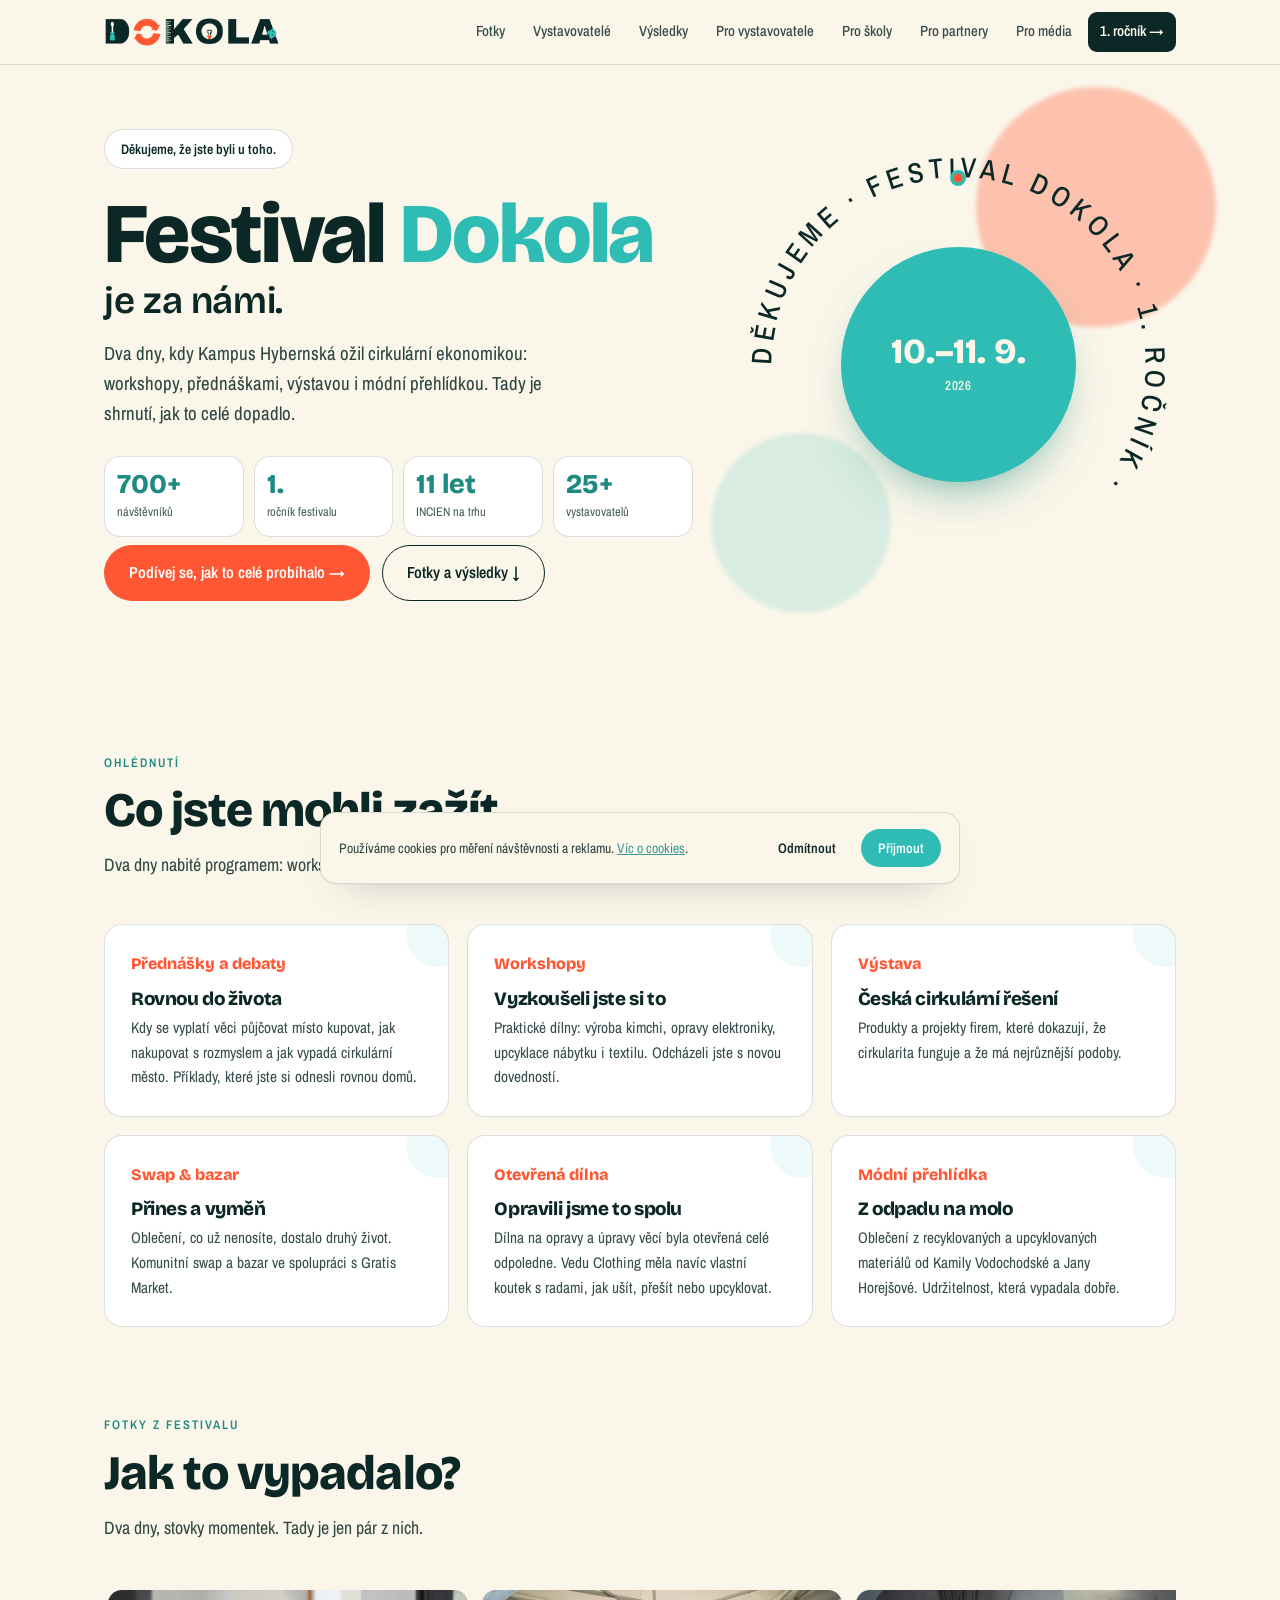
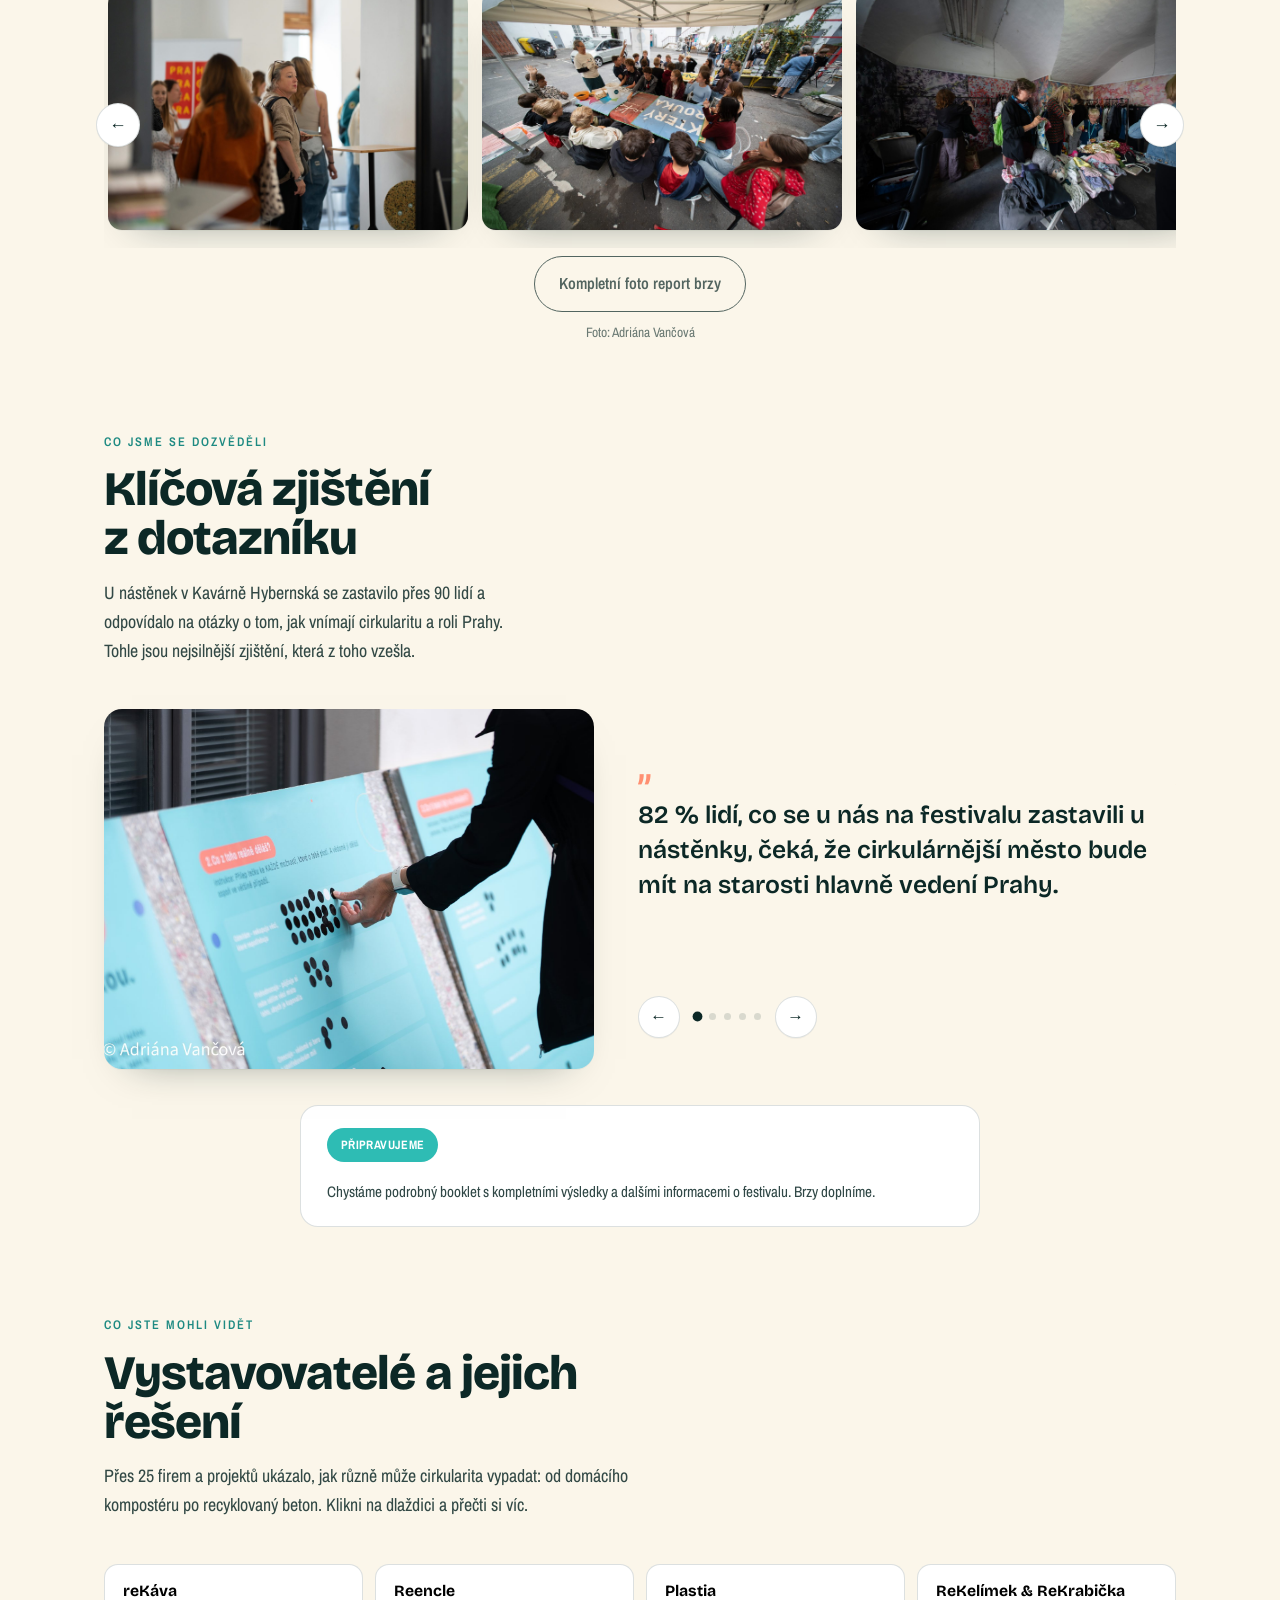
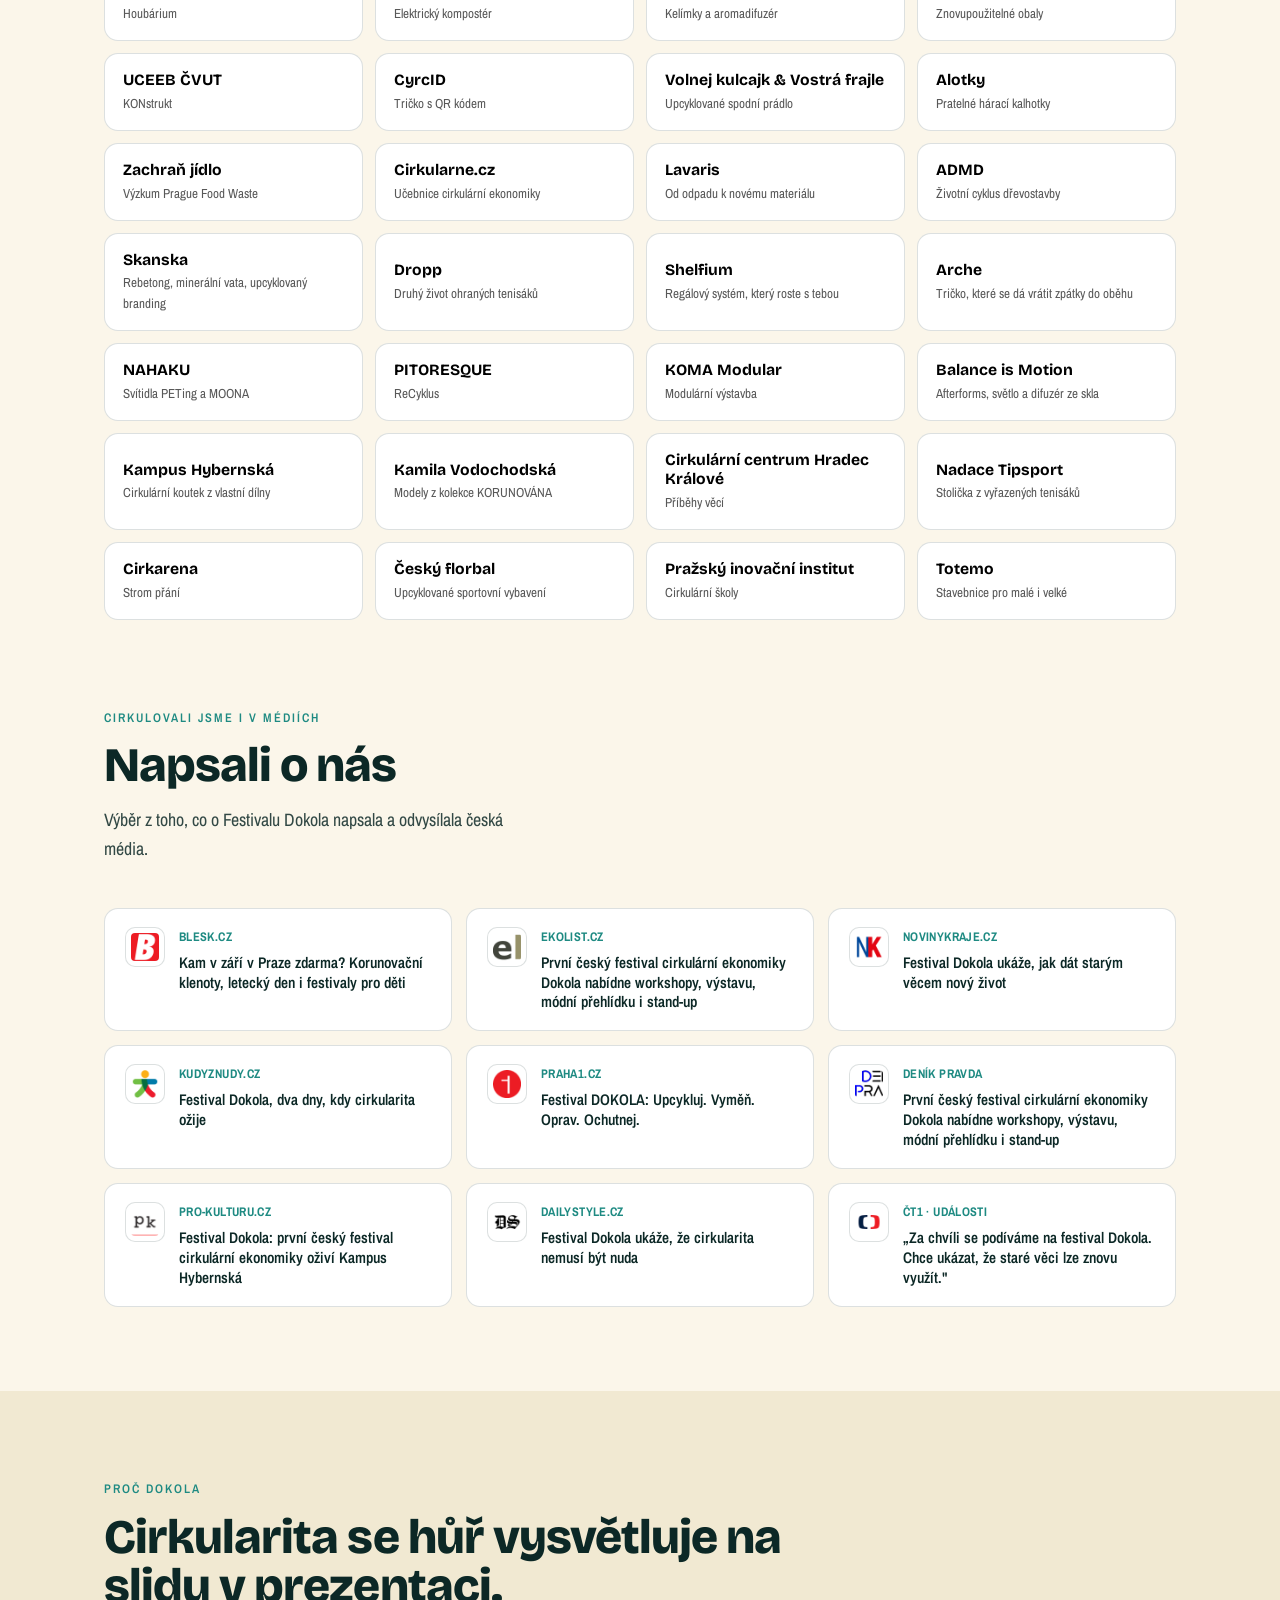
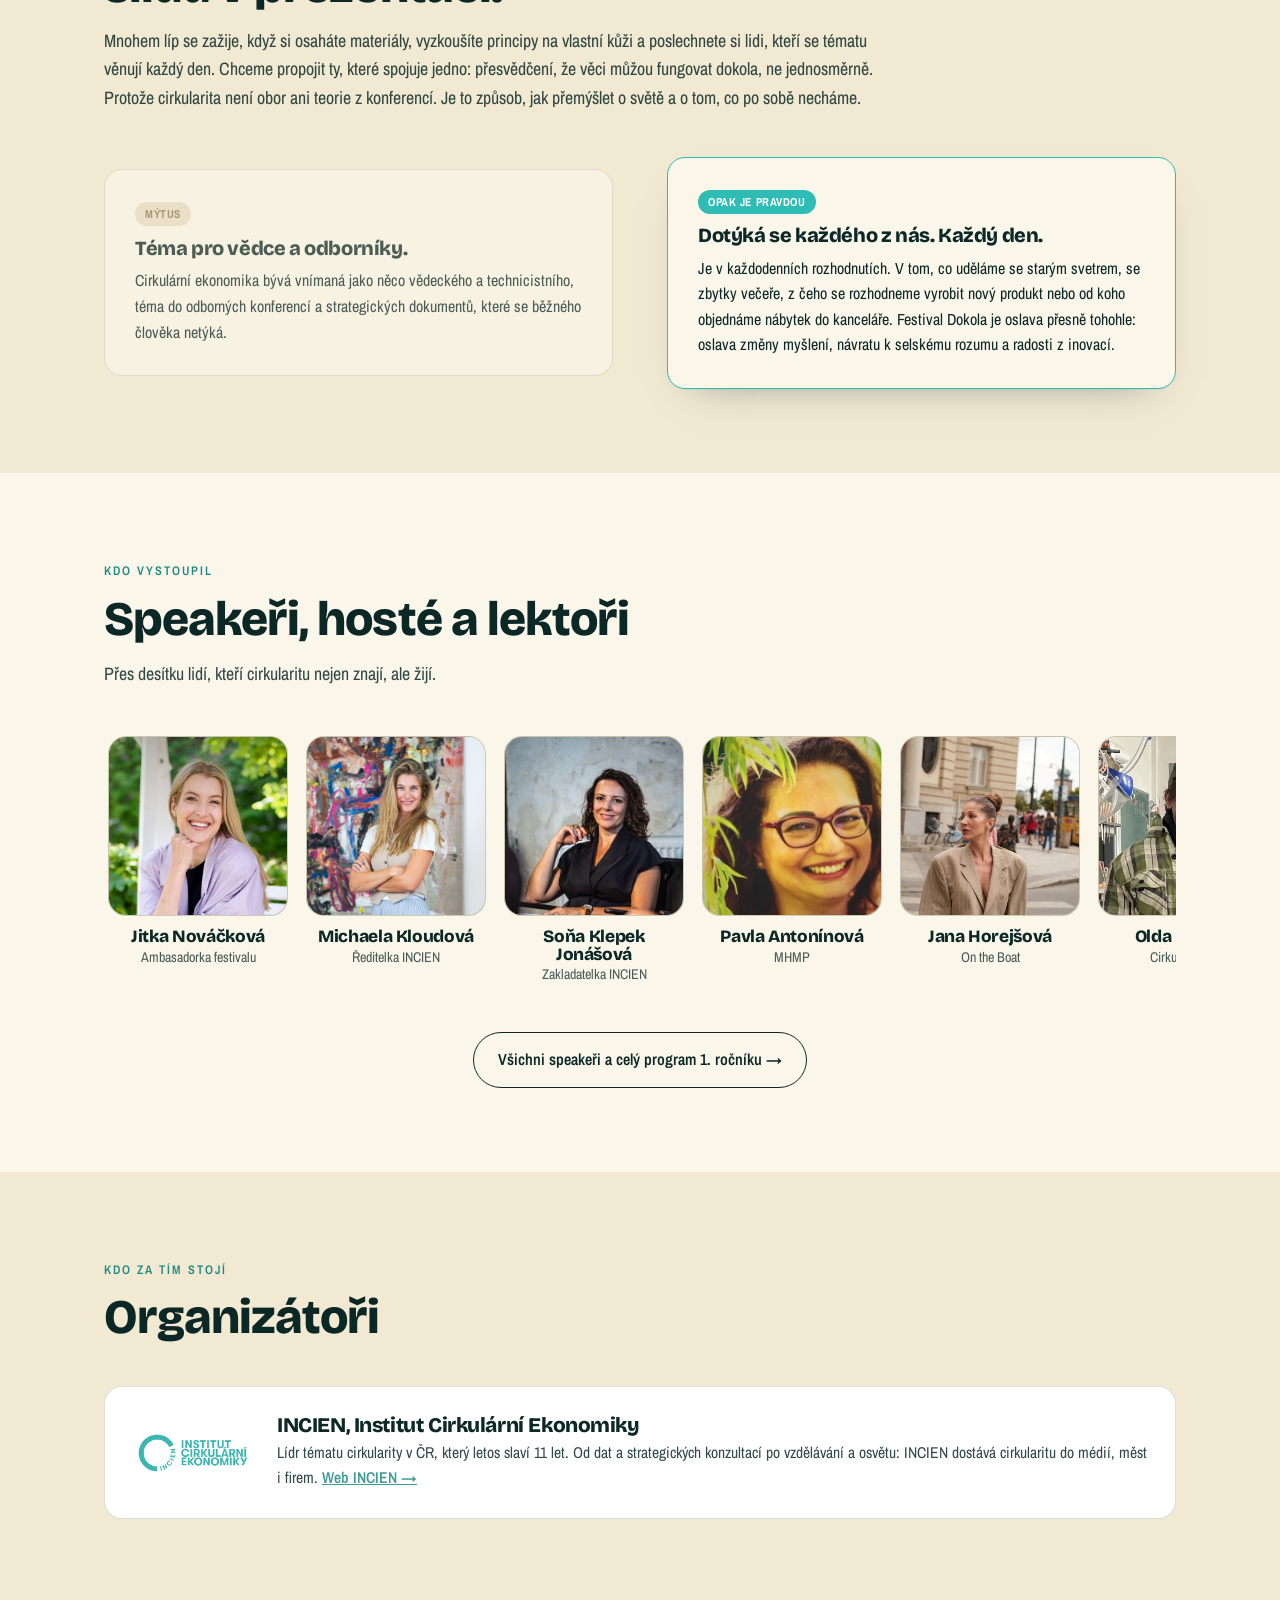
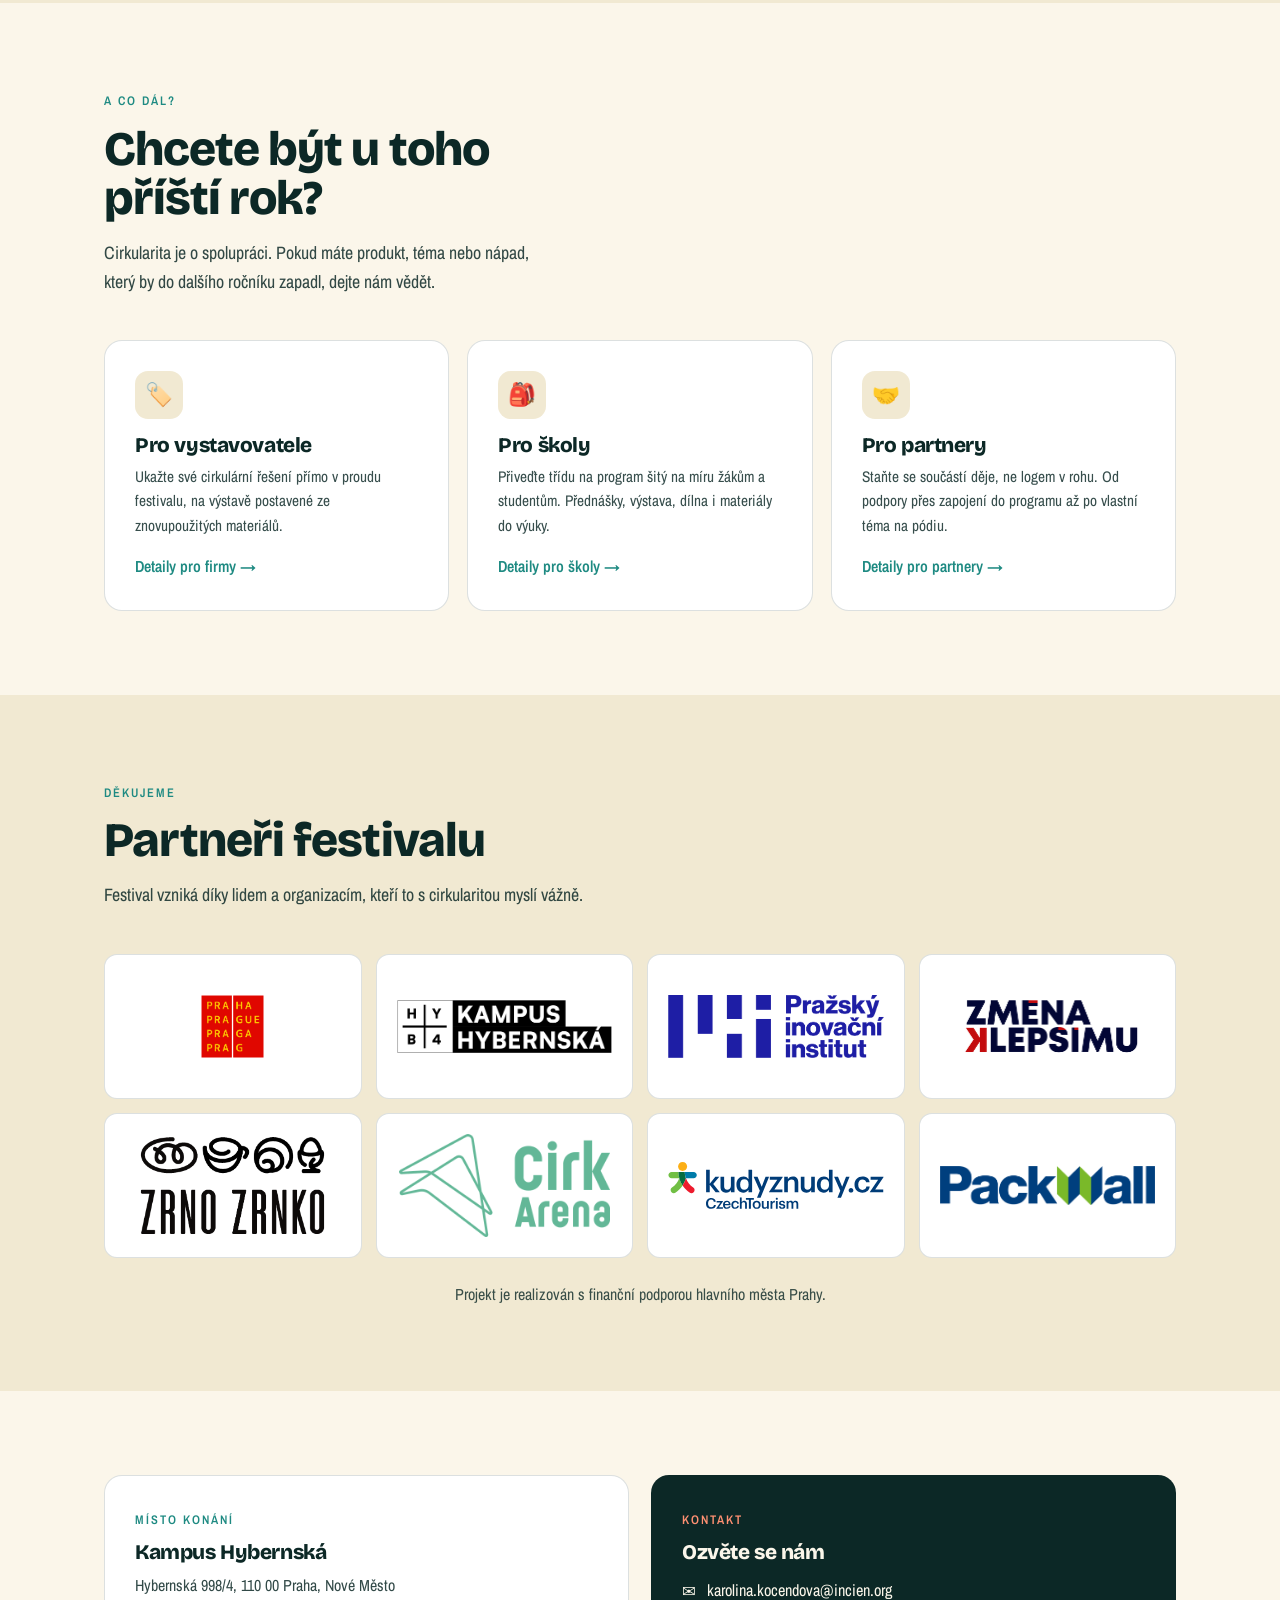
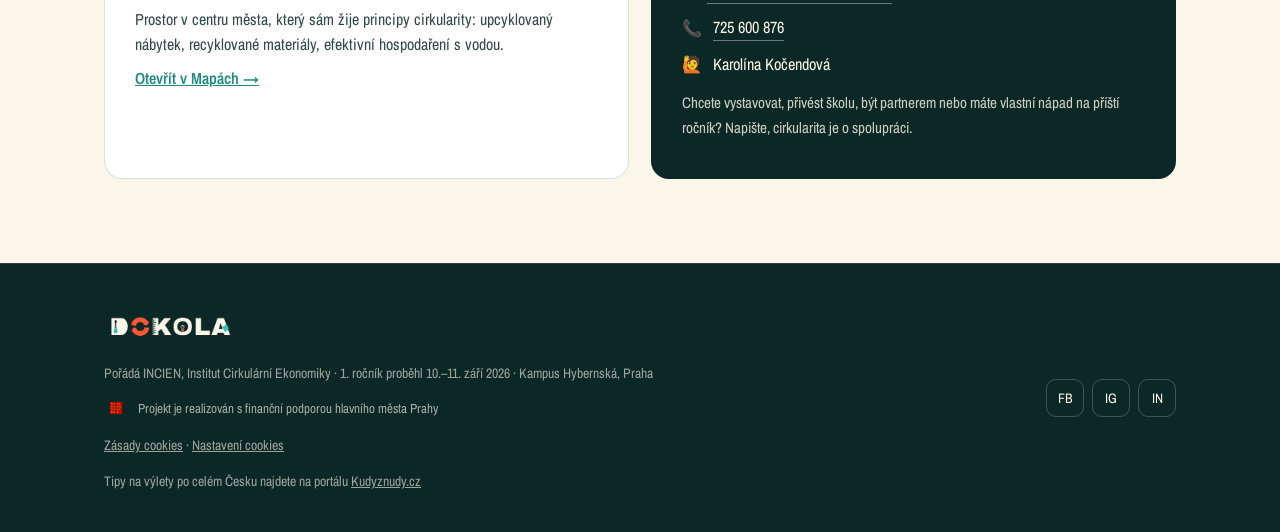
==== commit fc5ec978: "Replace photo gallery Drive link with "coming soon" note The full photo report on Google Drive isn't" ====
--- a/index.html
+++ b/index.html
@@ -121,7 +121,7 @@
       <button class="gallery-arrow next" id="galleryNext" aria-label="Další fotky" type="button">→</button>
     </div>
     <p class="gallery-more reveal">
-      <a href="https://drive.google.com/drive/folders/1wl8EEQmSfMDoZj0QzPzDA1w9HzNGFS-G?usp=drive_link" target="_blank" rel="noopener" class="btn btn-ghost">Otevřít celou fotogalerii →</a>
+      <span class="btn btn-ghost" style="cursor:default;opacity:.7">Kompletní foto report brzy</span>
     </p>
     <p style="text-align:center;opacity:.6;font-size:.85rem;margin-top:10px">Foto: Adriána Vančová</p>
   </div>
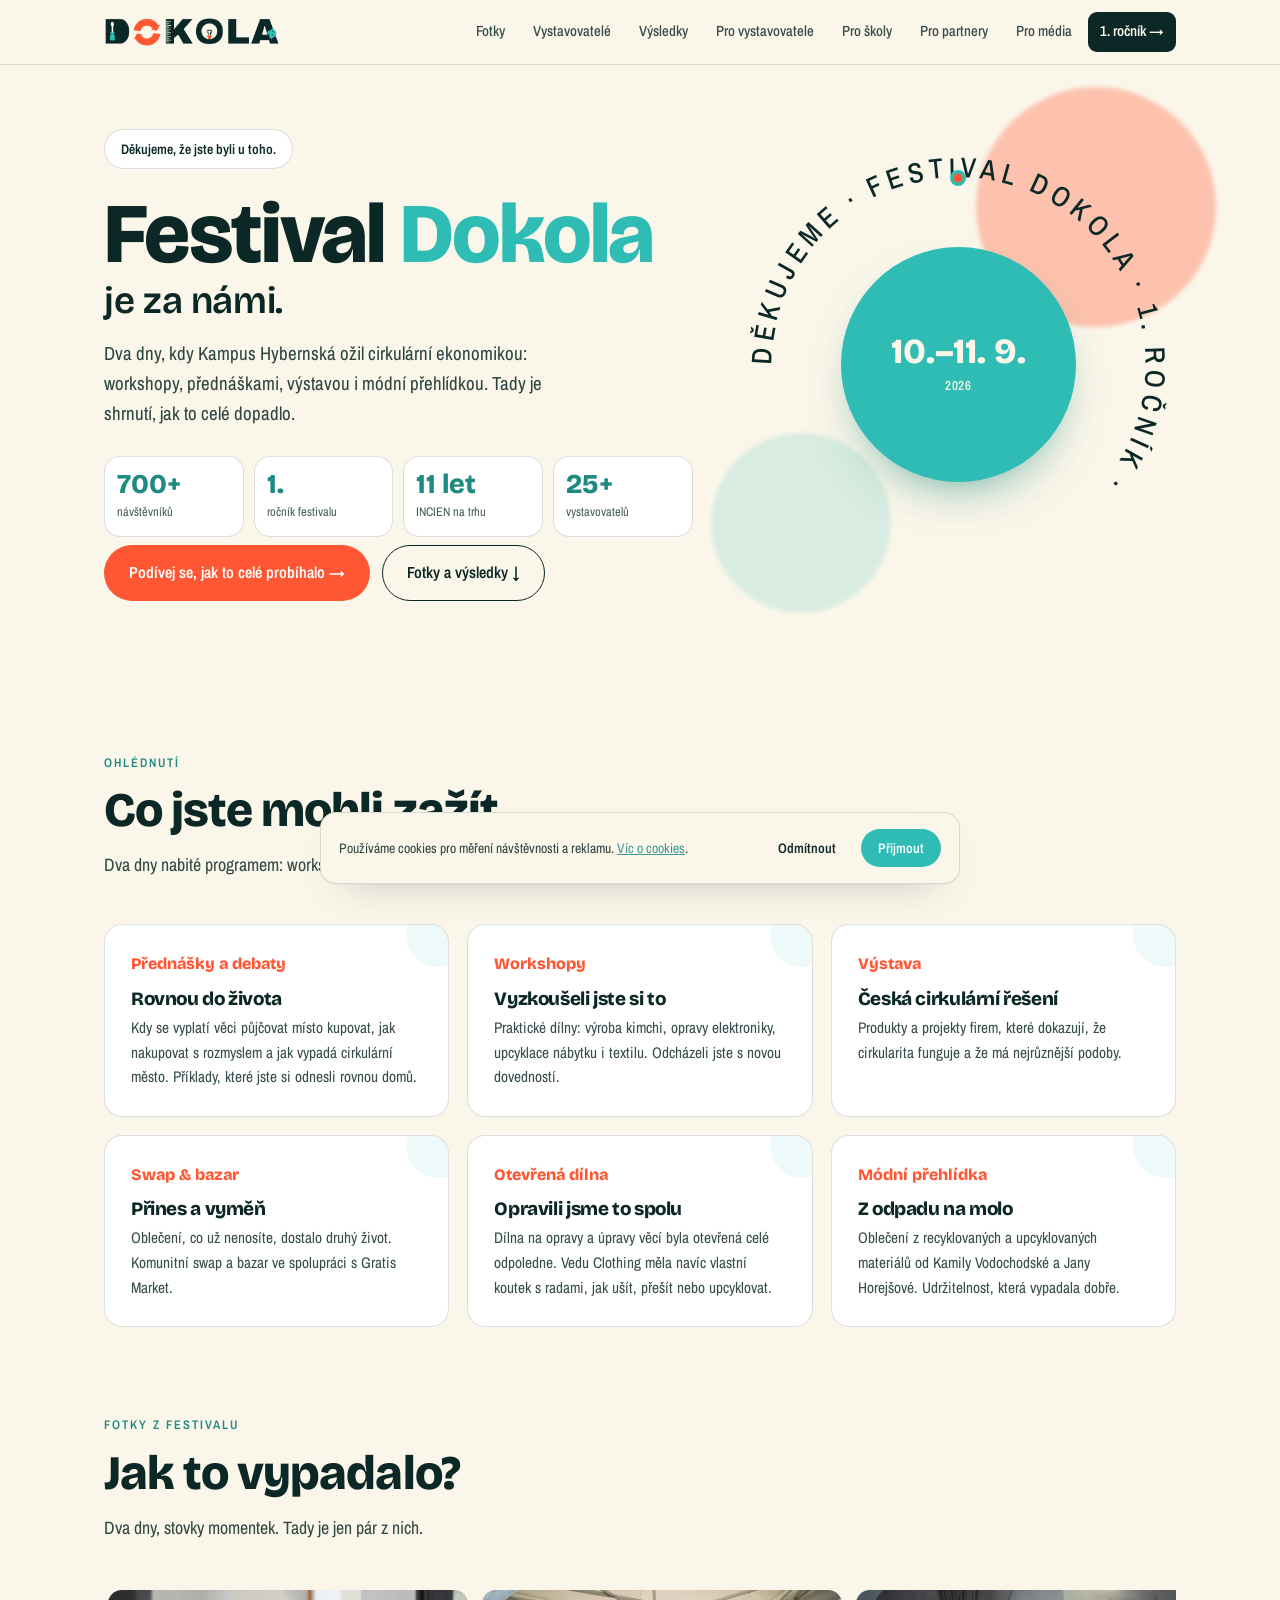
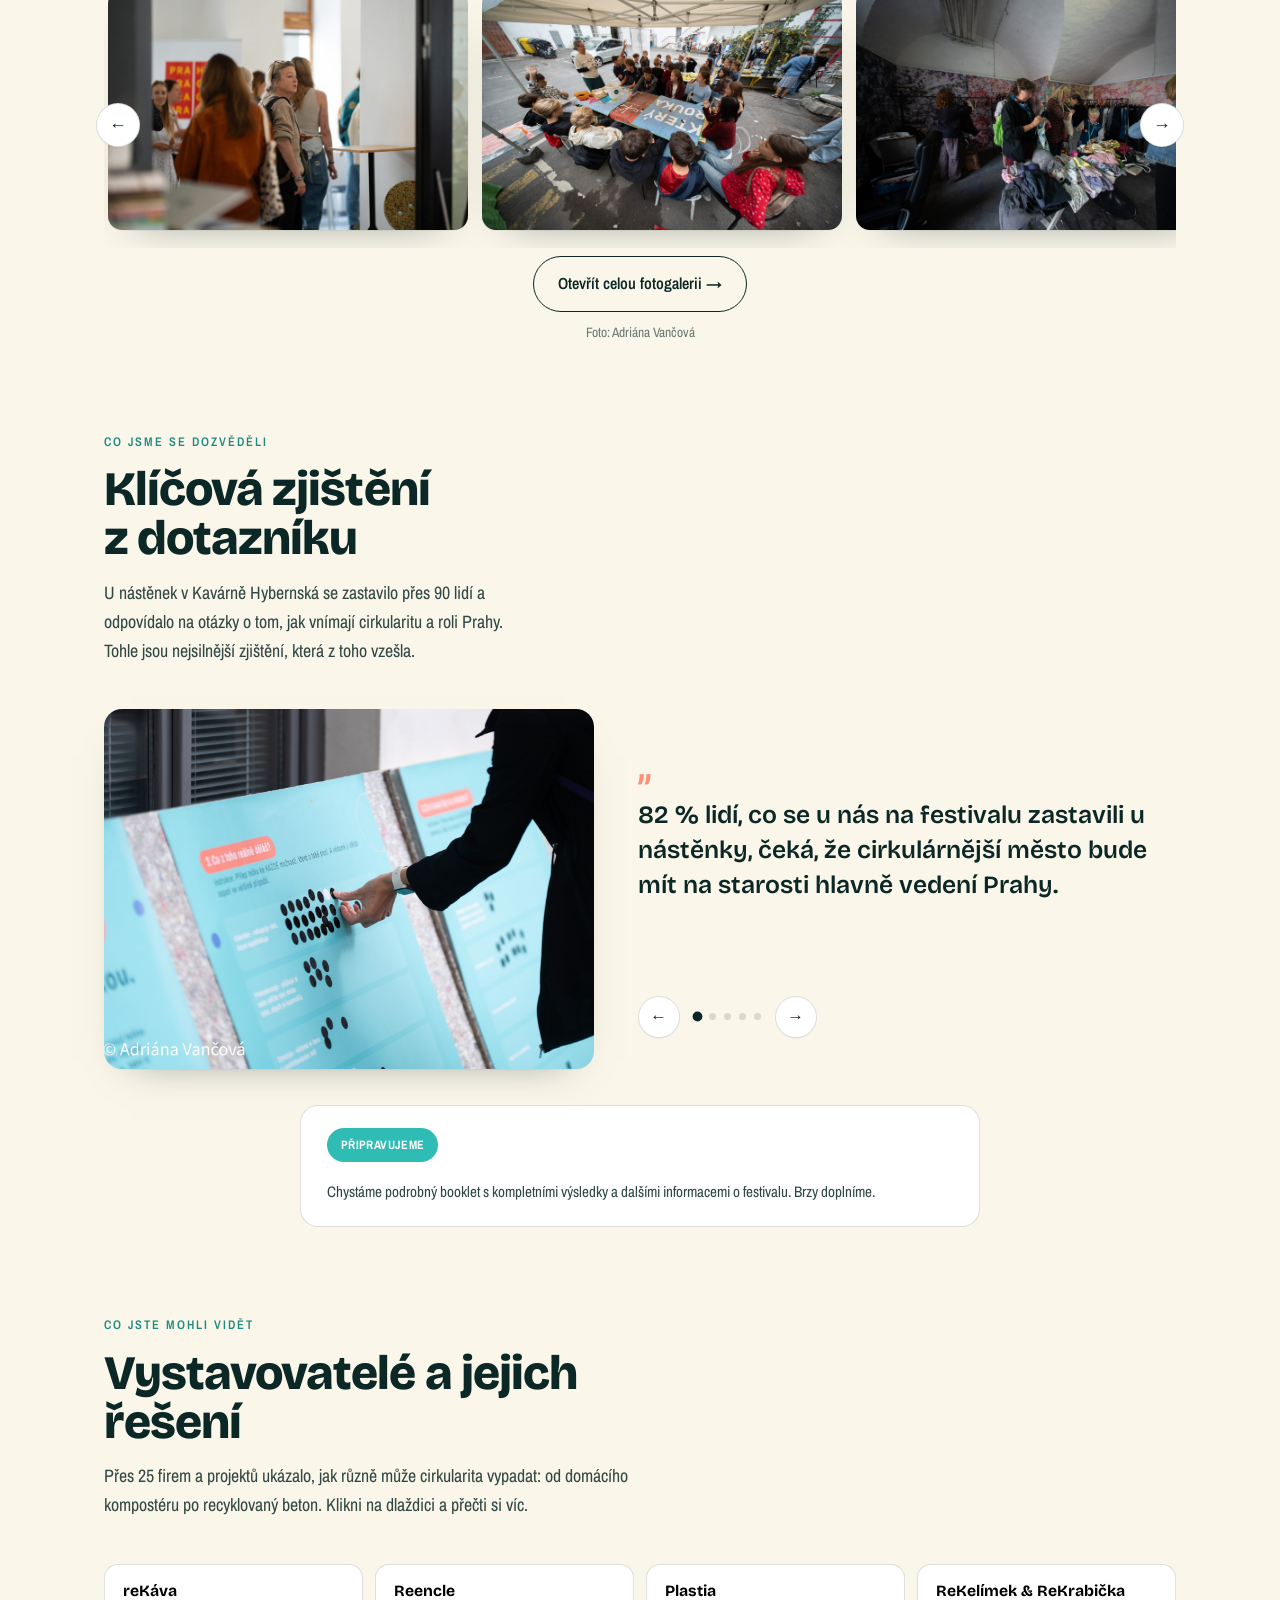
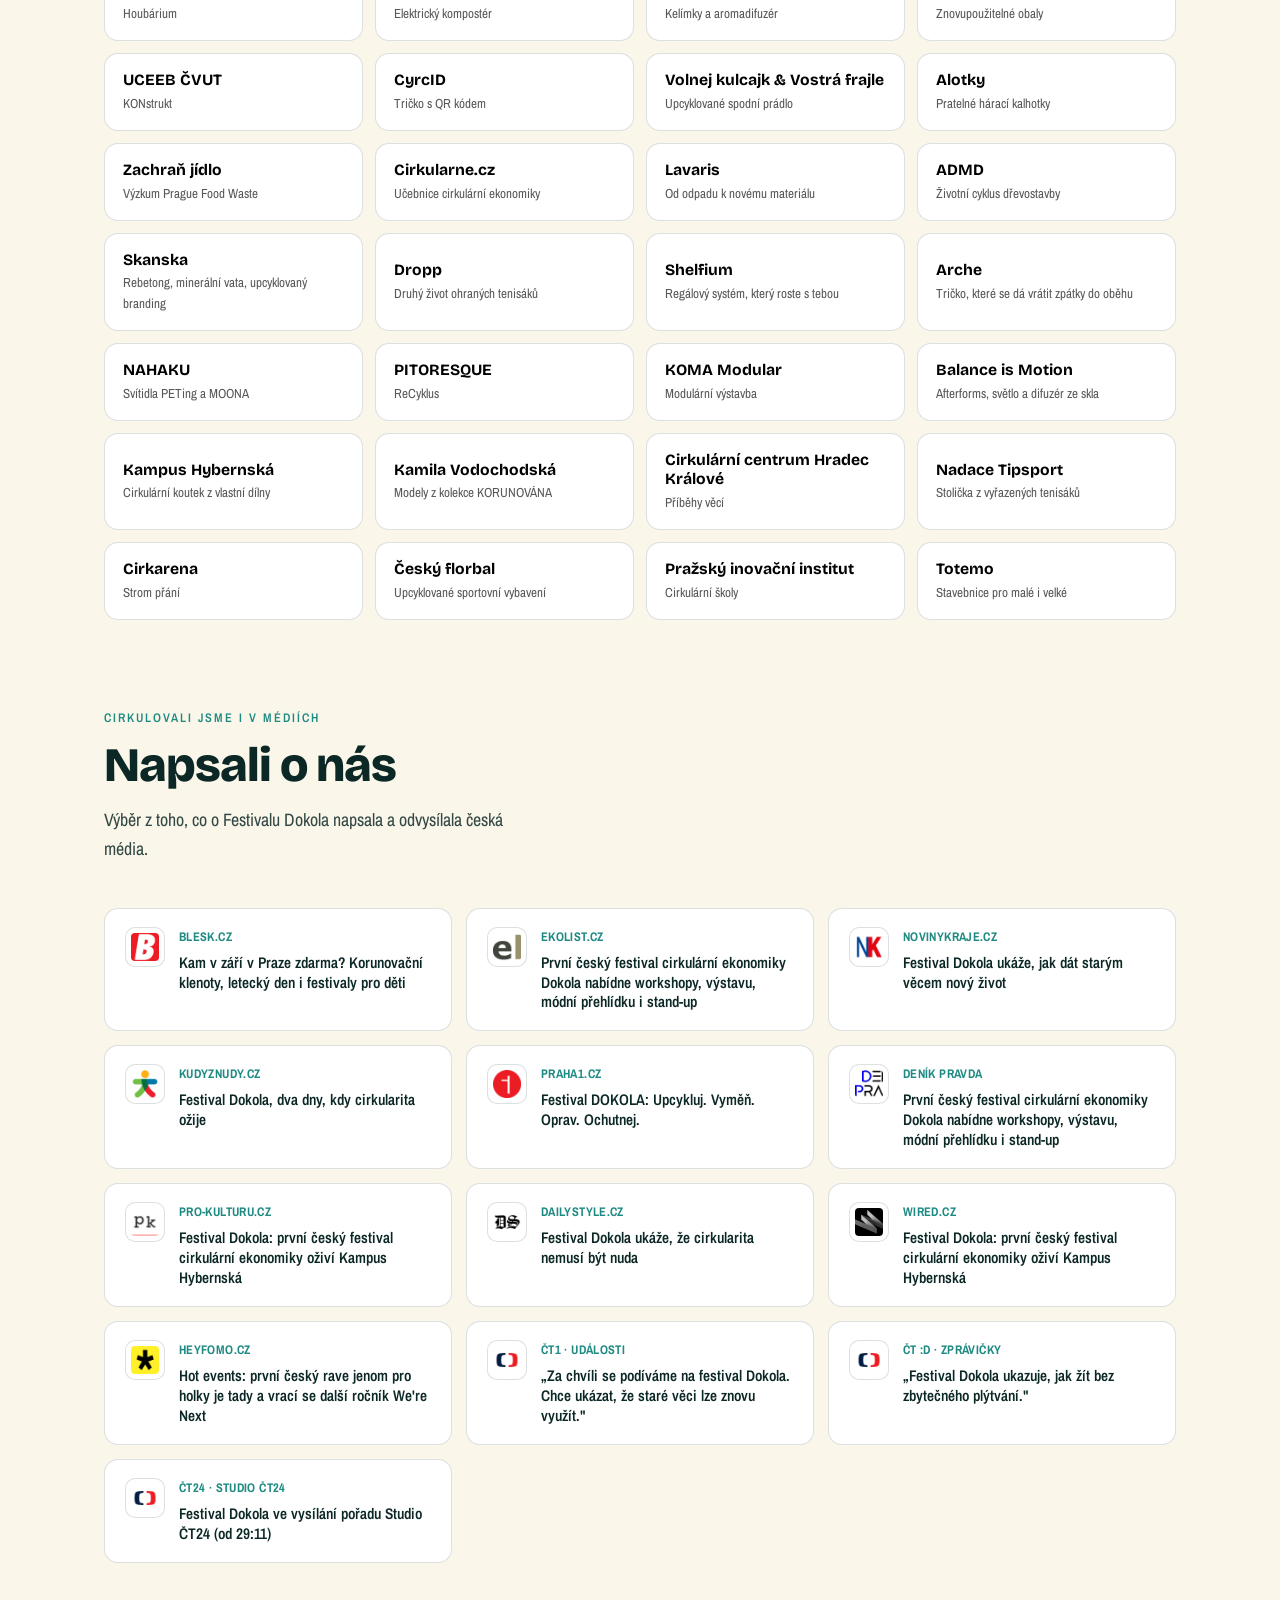
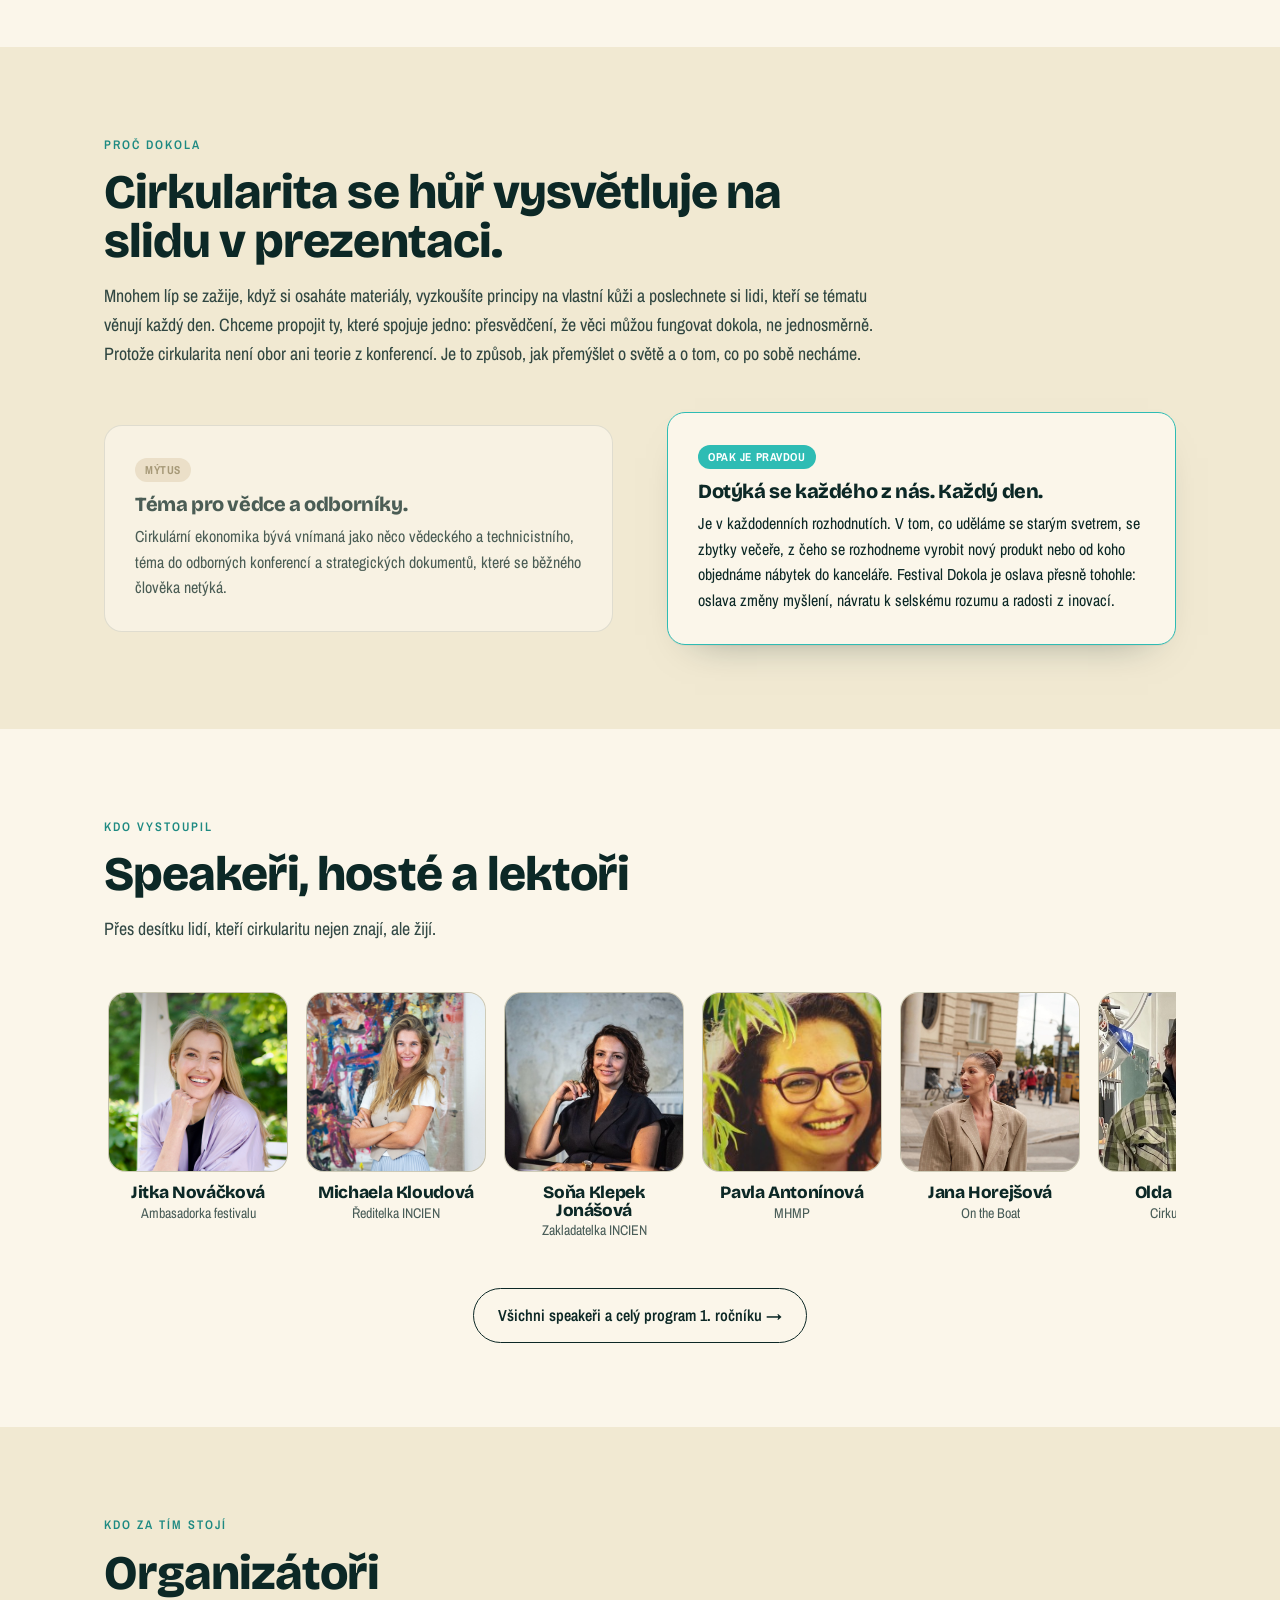
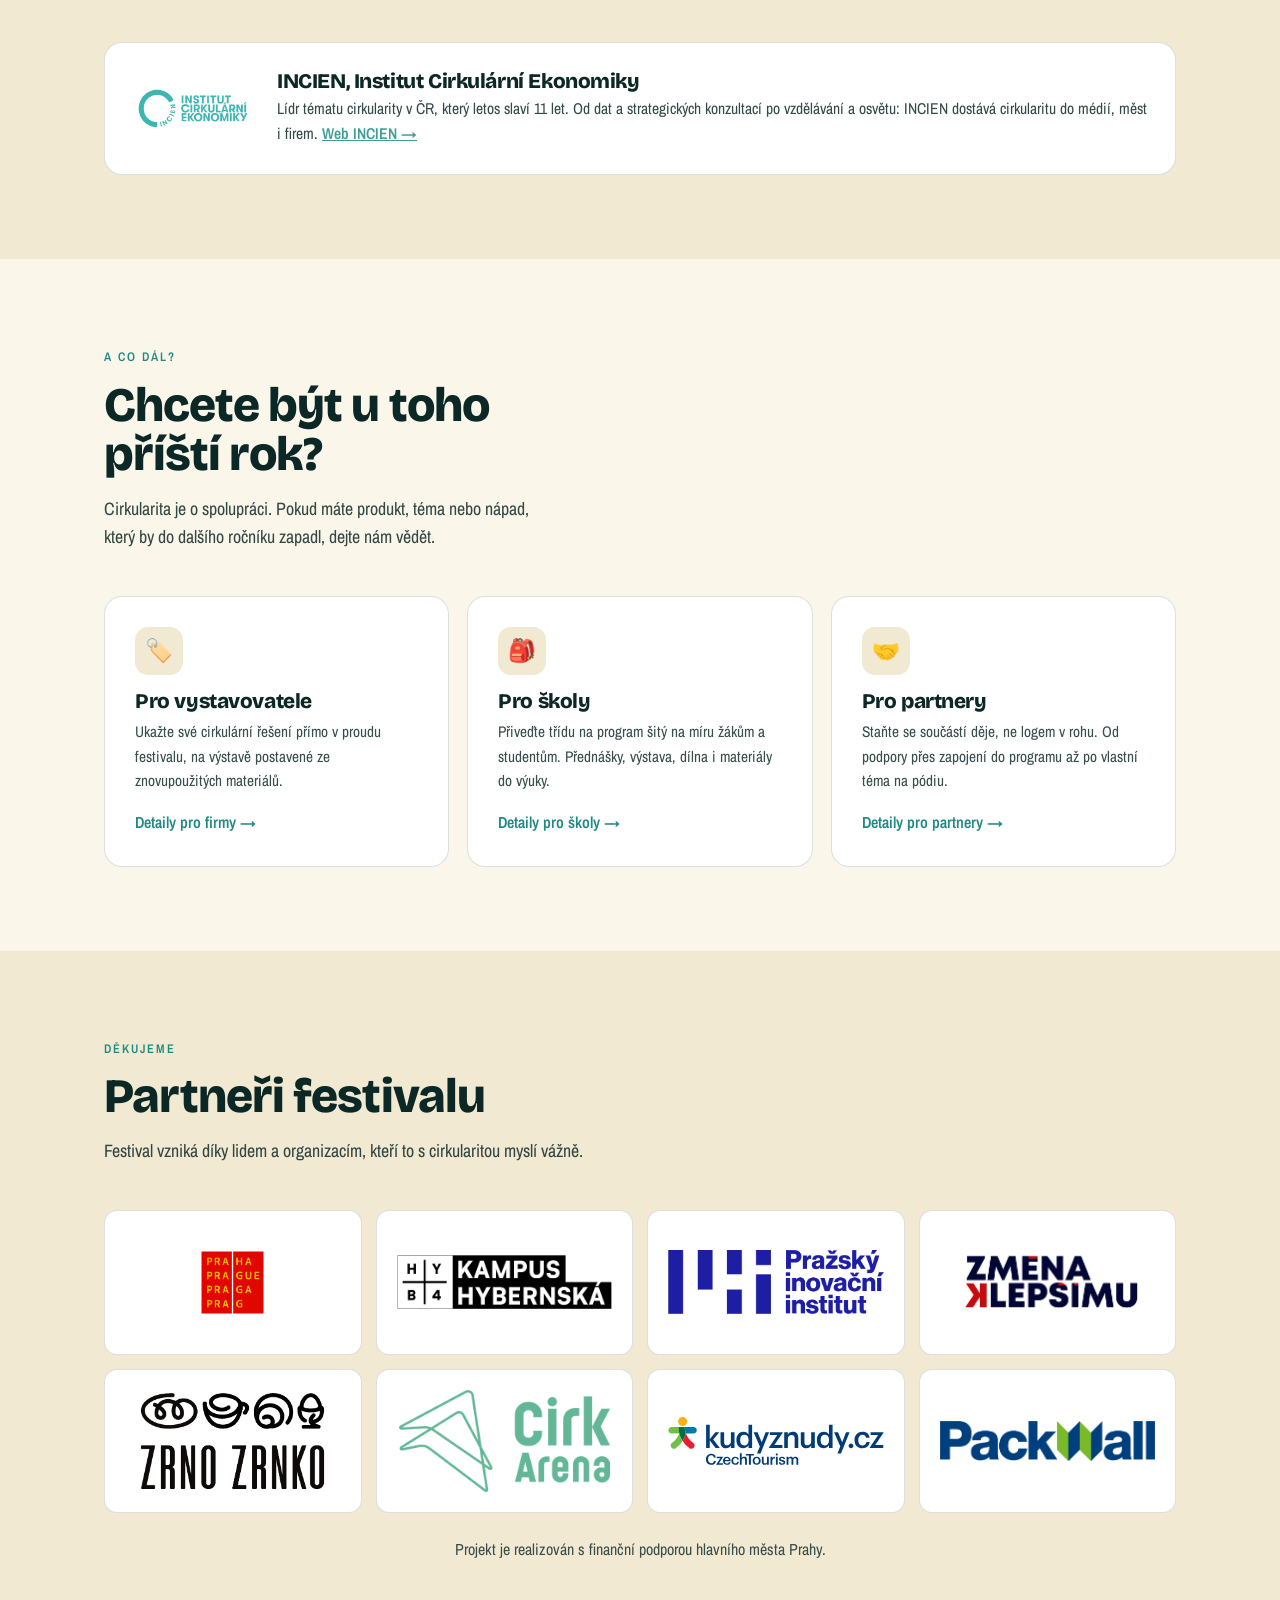
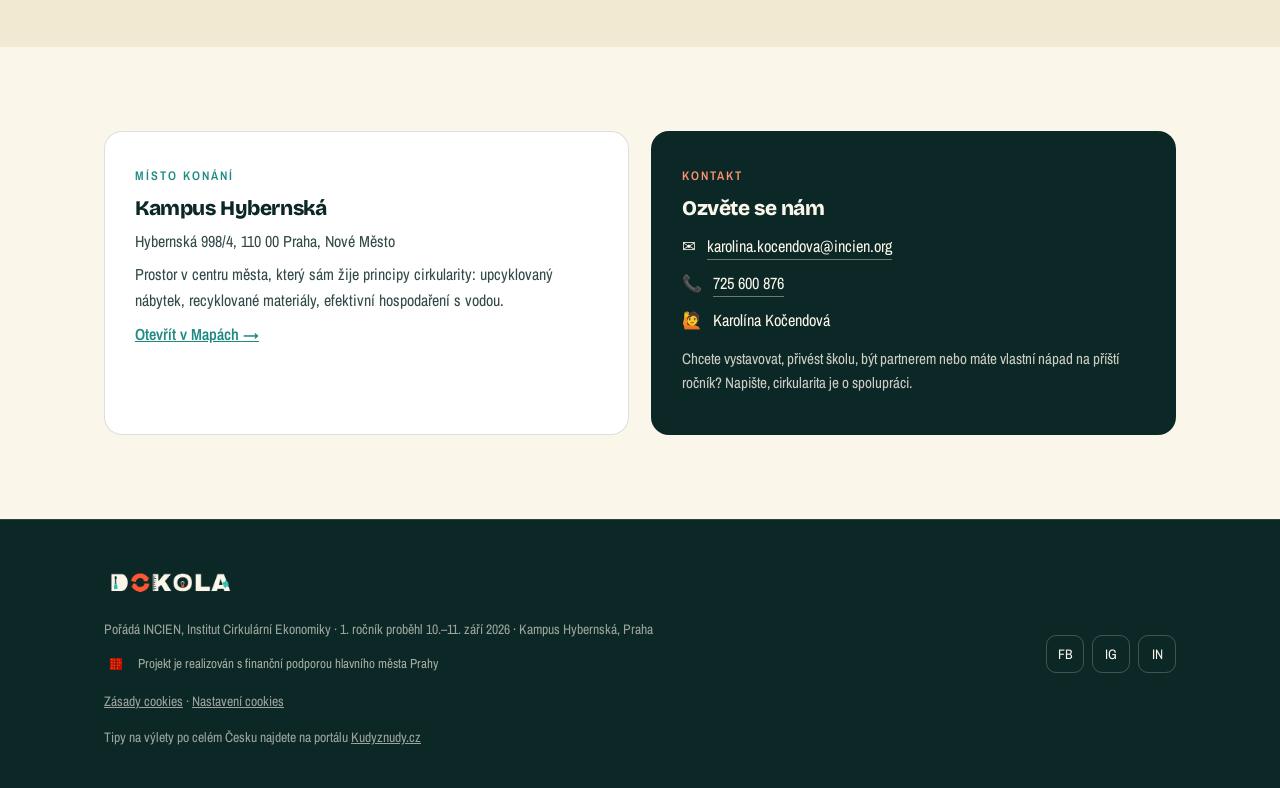
==== commit 74ca22a7: "Link ČT press mentions and re-enable full photo gallery link Co-Authored-By: Claude Sonnet 5 <norepl" ====
--- a/index.html
+++ b/index.html
@@ -121,7 +121,7 @@
       <button class="gallery-arrow next" id="galleryNext" aria-label="Další fotky" type="button">→</button>
     </div>
     <p class="gallery-more reveal">
-      <span class="btn btn-ghost" style="cursor:default;opacity:.7">Kompletní foto report brzy</span>
+      <a href="https://drive.google.com/drive/folders/1wl8EEQmSfMDoZj0QzPzDA1w9HzNGFS-G?usp=drive_link" target="_blank" rel="noopener" class="btn btn-ghost">Otevřít celou fotogalerii →</a>
     </p>
     <p style="text-align:center;opacity:.6;font-size:.85rem;margin-top:10px">Foto: Adriána Vančová</p>
   </div>
@@ -189,7 +189,7 @@
       <h2>Napsali o nás</h2>
       <p>Výběr z toho, co o Festivalu Dokola napsala a odvysílala česká média.</p>
     </div>
-    <div class="press-grid">
+        <div class="press-grid">
       <a class="press-item reveal" href="https://www.blesk.cz/clanek/regiony-praha-praha-volny-cas/847271/kam-v-zari-v-praze-zdarma-korunovacni-klenoty-letecky-den-i-festivaly-pro-deti.html" target="_blank" rel="noopener"><img class="press-logo" src="img/press/blesk.png" alt=""><span><div class="src">Blesk.cz</div><div class="ttl">Kam v září v Praze zdarma? Korunovační klenoty, letecký den i festivaly pro děti</div></span></a>
       <a class="press-item reveal" href="https://ekolist.cz/cz/zelena-domacnost/rady-a-navody/prvni-cesky-festival-cirkularni-ekonomiky-dokola-nabidne-workshopy-vystavu-modni-prehlidku-i-stand-up" target="_blank" rel="noopener"><img class="press-logo" src="img/press/ekolist.png" alt=""><span><div class="src">Ekolist.cz</div><div class="ttl">První český festival cirkulární ekonomiky Dokola nabídne workshopy, výstavu, módní přehlídku i stand-up</div></span></a>
       <a class="press-item reveal" href="https://www.novinykraje.cz/praha/2026/09/07/festival-dokola-ukaze-jak-dat-starym-vecem-novy-zivot/" target="_blank" rel="noopener"><img class="press-logo" src="img/press/novinykraje.png" alt=""><span><div class="src">Novinykraje.cz</div><div class="ttl">Festival Dokola ukáže, jak dát starým věcem nový život</div></span></a>
@@ -198,7 +198,11 @@
       <a class="press-item reveal" href="https://denikpravda.cz/prvni-cesky-festival-cirkularni-ekonomiky-dokola-nabidne-workshopy-vystavu-modni-prehlidku-i-stand-up/" target="_blank" rel="noopener"><img class="press-logo" src="img/press/denikpravda.png" alt=""><span><div class="src">Deník Pravda</div><div class="ttl">První český festival cirkulární ekonomiky Dokola nabídne workshopy, výstavu, módní přehlídku i stand-up</div></span></a>
       <a class="press-item reveal" href="https://www.pro-kulturu.cz/festival-dokola-prvni-cesky-festival-cirkularni-ekonomiky-ozivi-kampus-hybernska-workshopy-stand-upem-vystavou-modni-prehlidkou-i-talk-show-jitky-novackove/" target="_blank" rel="noopener"><img class="press-logo" src="img/press/prokulturu.png" alt=""><span><div class="src">Pro-kulturu.cz</div><div class="ttl">Festival Dokola: první český festival cirkulární ekonomiky oživí Kampus Hybernská</div></span></a>
       <a class="press-item reveal" href="https://dailystyle.cz/festival-dokola-ukaze-ze-cirkularita-nemusi-byt-nuda-cekaji-vas-workshopy-modni-prehlidka-i-stand-up/" target="_blank" rel="noopener"><img class="press-logo" src="img/press/dailystyle.png" alt=""><span><div class="src">Dailystyle.cz</div><div class="ttl">Festival Dokola ukáže, že cirkularita nemusí být nuda</div></span></a>
-      <div class="press-item reveal"><img class="press-logo" src="img/press/ct.png" alt=""><span><div class="src">ČT1 · Události</div><div class="ttl">„Za chvíli se podíváme na festival Dokola. Chce ukázat, že staré věci lze znovu využít."</div></span></div>
+      <a class="press-item reveal" href="https://www.wired.cz/news-beat/festival-dokola-prvni-cesky-festival-cirkularni-ekonomiky-ozivi-kampus-hybernska" target="_blank" rel="noopener"><img class="press-logo" src="img/press/wired.png" alt=""><span><div class="src">Wired.cz</div><div class="ttl">Festival Dokola: první český festival cirkulární ekonomiky oživí Kampus Hybernská</div></span></a>
+      <a class="press-item reveal" href="https://heyfomo.cz/hot-events-prvni-cesky-rave-jenom-pro-holky-je-tady-a-vraci-se-dalsi-rocnik-we-re-next" target="_blank" rel="noopener"><img class="press-logo" src="img/press/heyfomo.png" alt=""><span><div class="src">HeyFomo.cz</div><div class="ttl">Hot events: první český rave jenom pro holky je tady a vrací se další ročník We're Next</div></span></a>
+      <a class="press-item reveal" href="https://www.ceskatelevize.cz/porady/1097181328-udalosti/226411000100911/cast/1207731/" target="_blank" rel="noopener"><img class="press-logo" src="img/press/ct.png" alt=""><span><div class="src">ČT1 · Události</div><div class="ttl">„Za chvíli se podíváme na festival Dokola. Chce ukázat, že staré věci lze znovu využít."</div></span></a>
+      <a class="press-item reveal" href="https://www.ceskatelevize.cz/porady/10265744641-zpravicky/226411000160910/" target="_blank" rel="noopener"><img class="press-logo" src="img/press/ct.png" alt=""><span><div class="src">ČT :D · Zprávičky</div><div class="ttl">„Festival Dokola ukazuje, jak žít bez zbytečného plýtvání."</div></span></a>
+      <a class="press-item reveal" href="https://www.ceskatelevize.cz/porady/10101491767-studio-ct24/226411058430909/" target="_blank" rel="noopener"><img class="press-logo" src="img/press/ct.png" alt=""><span><div class="src">ČT24 · Studio ČT24</div><div class="ttl">Festival Dokola ve vysílání pořadu Studio ČT24 (od 29:11)</div></span></a>
     </div>
   </div>
 </section>
